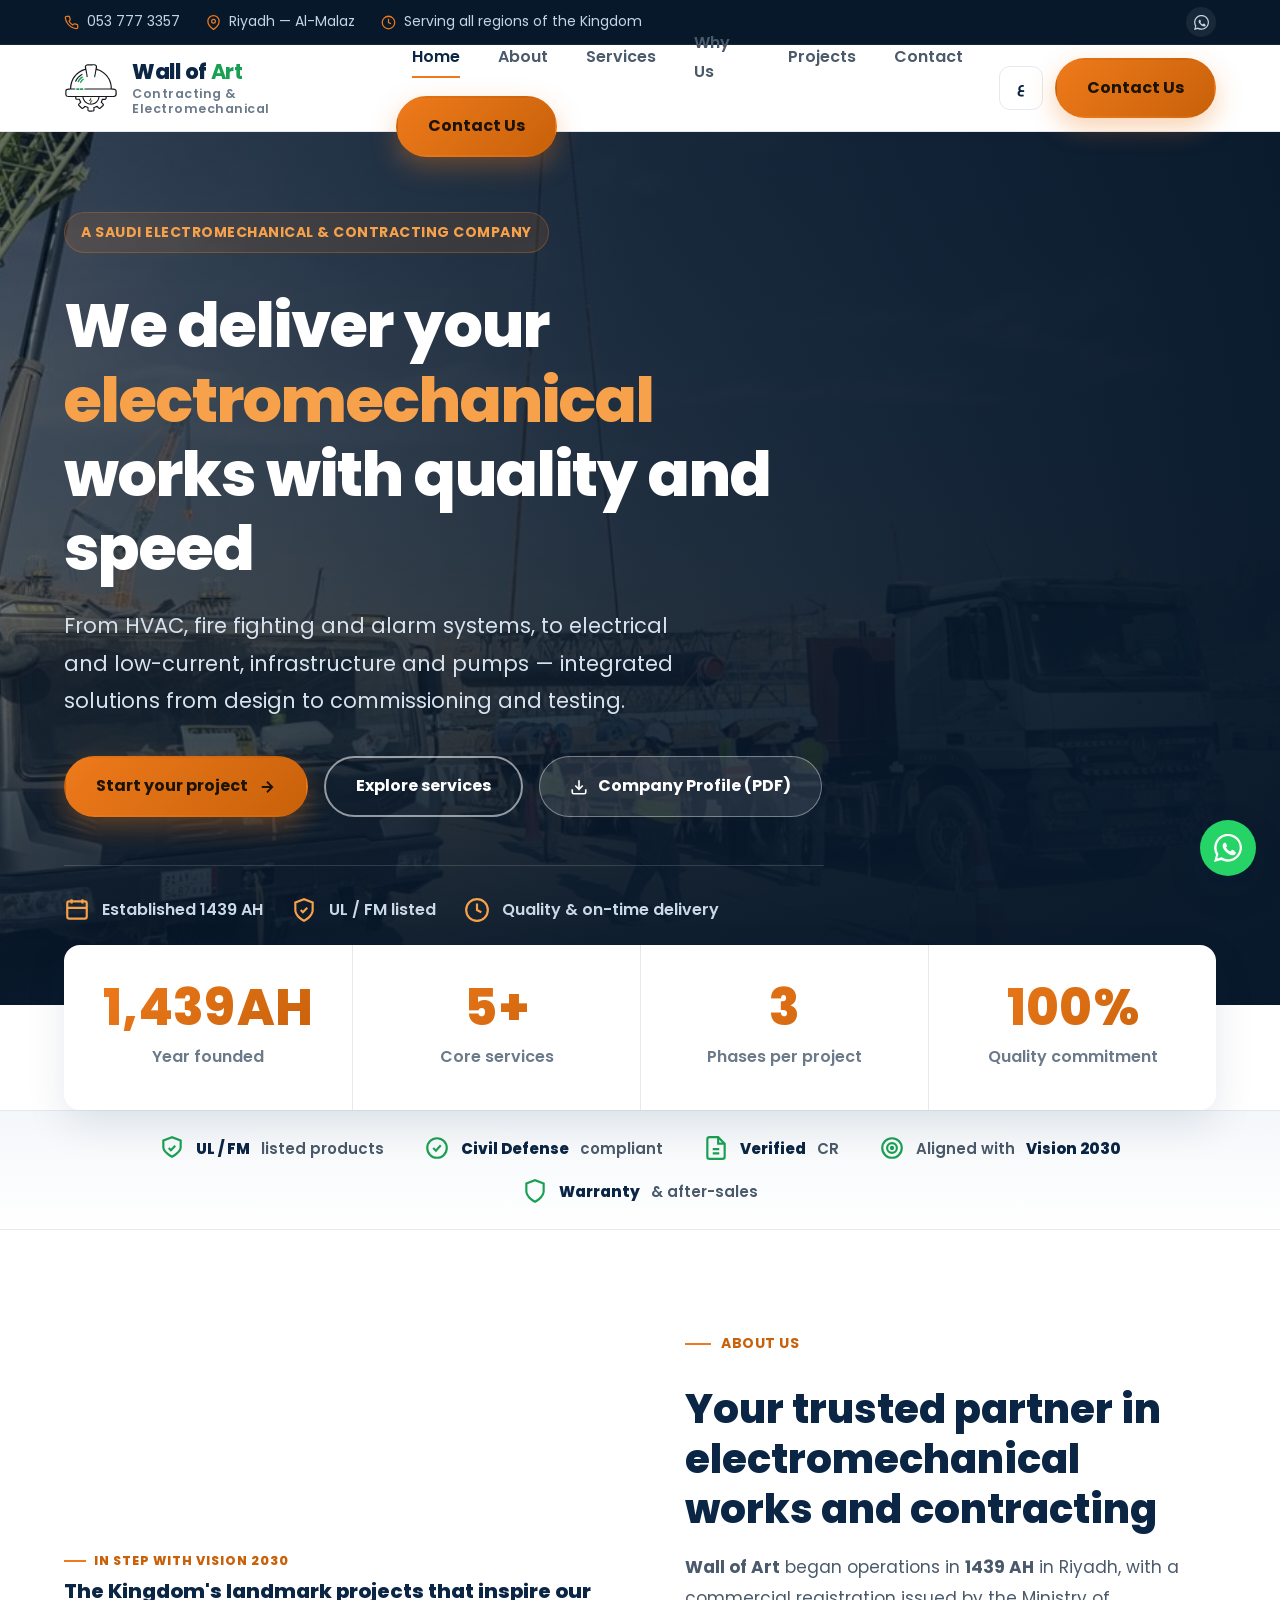
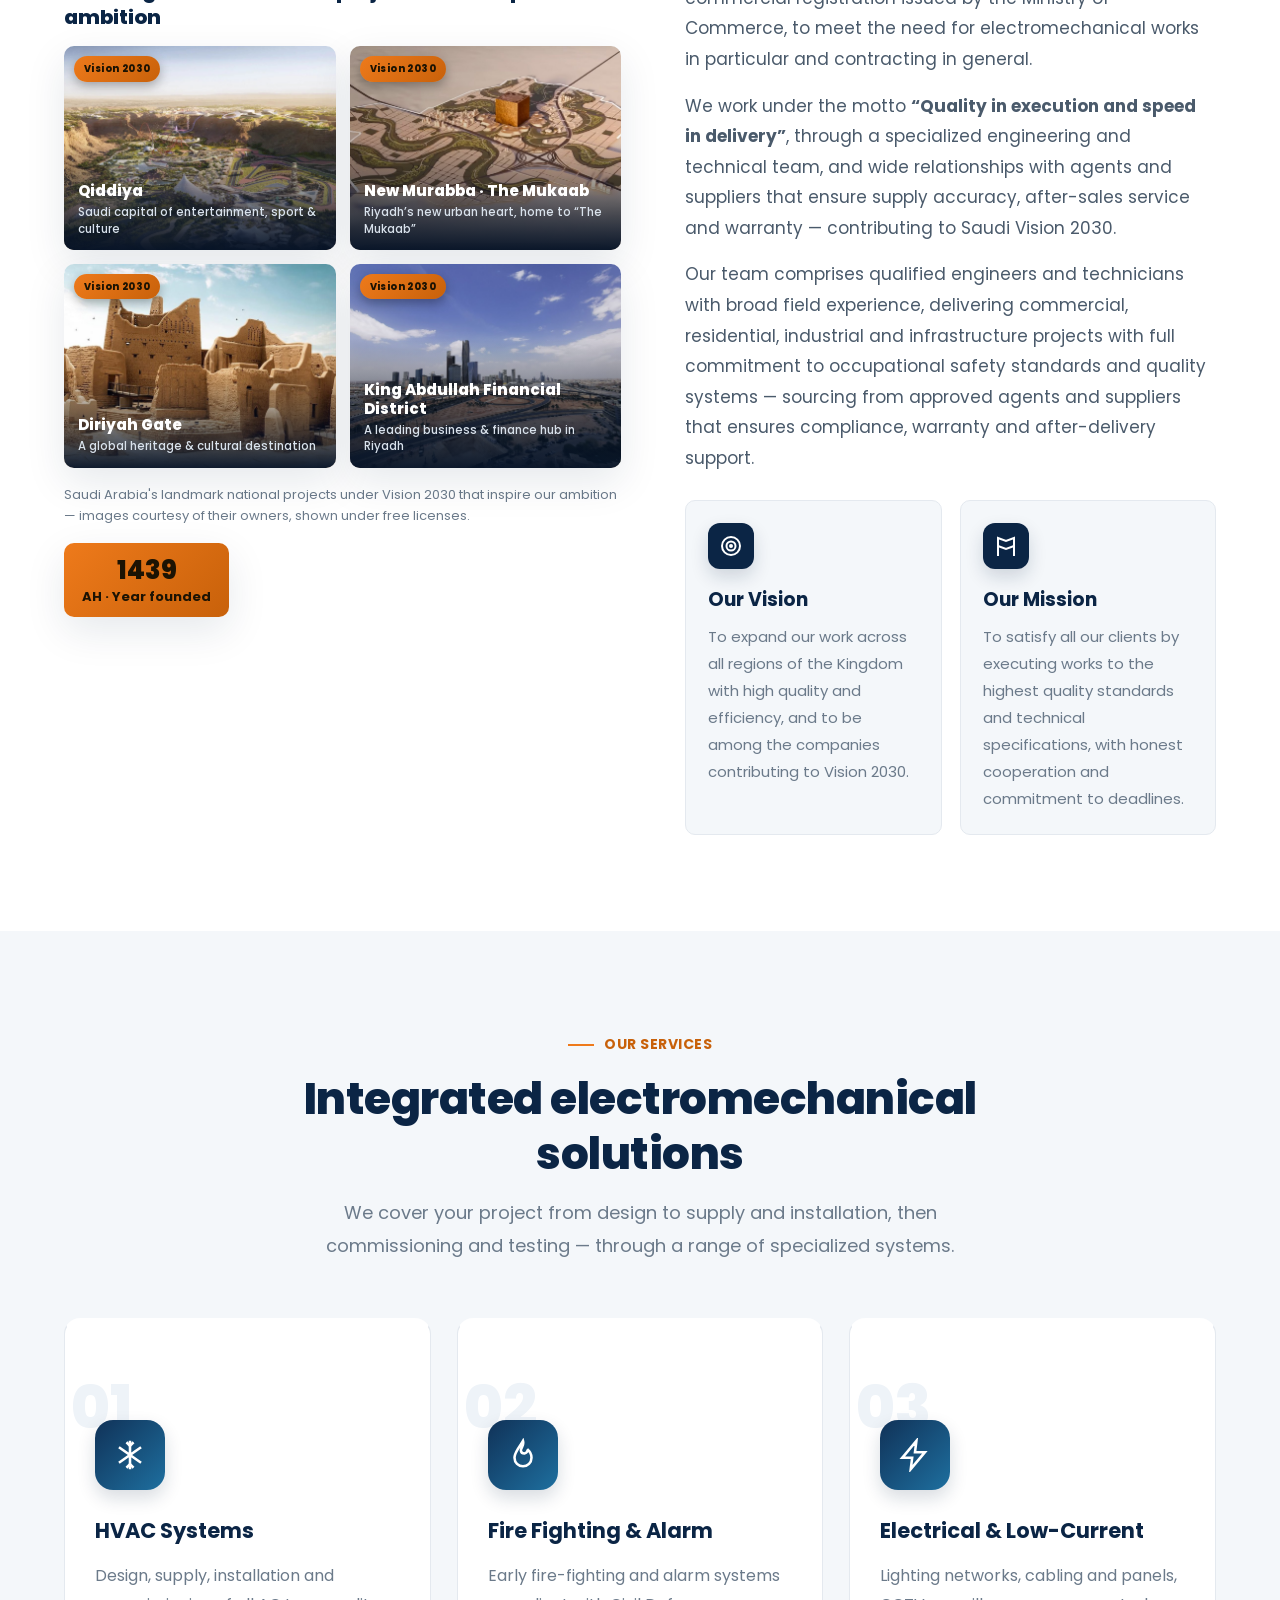
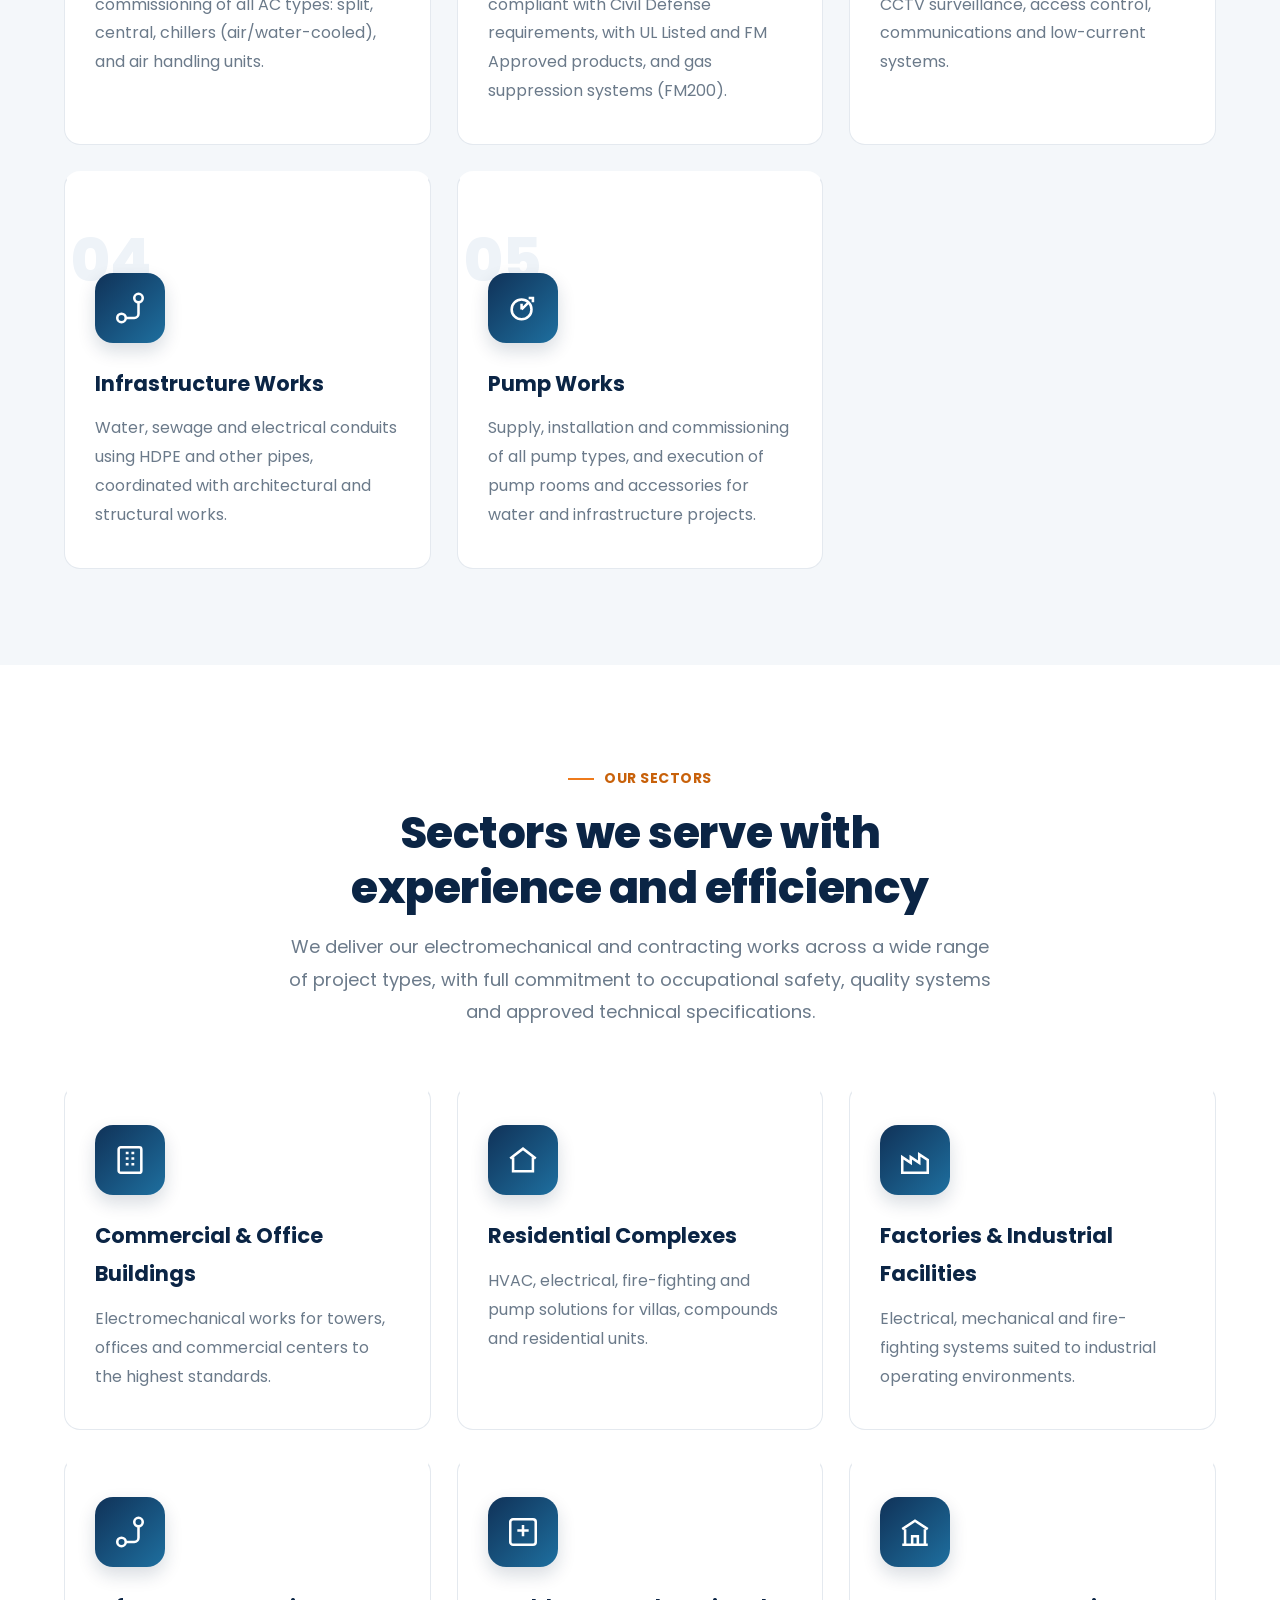
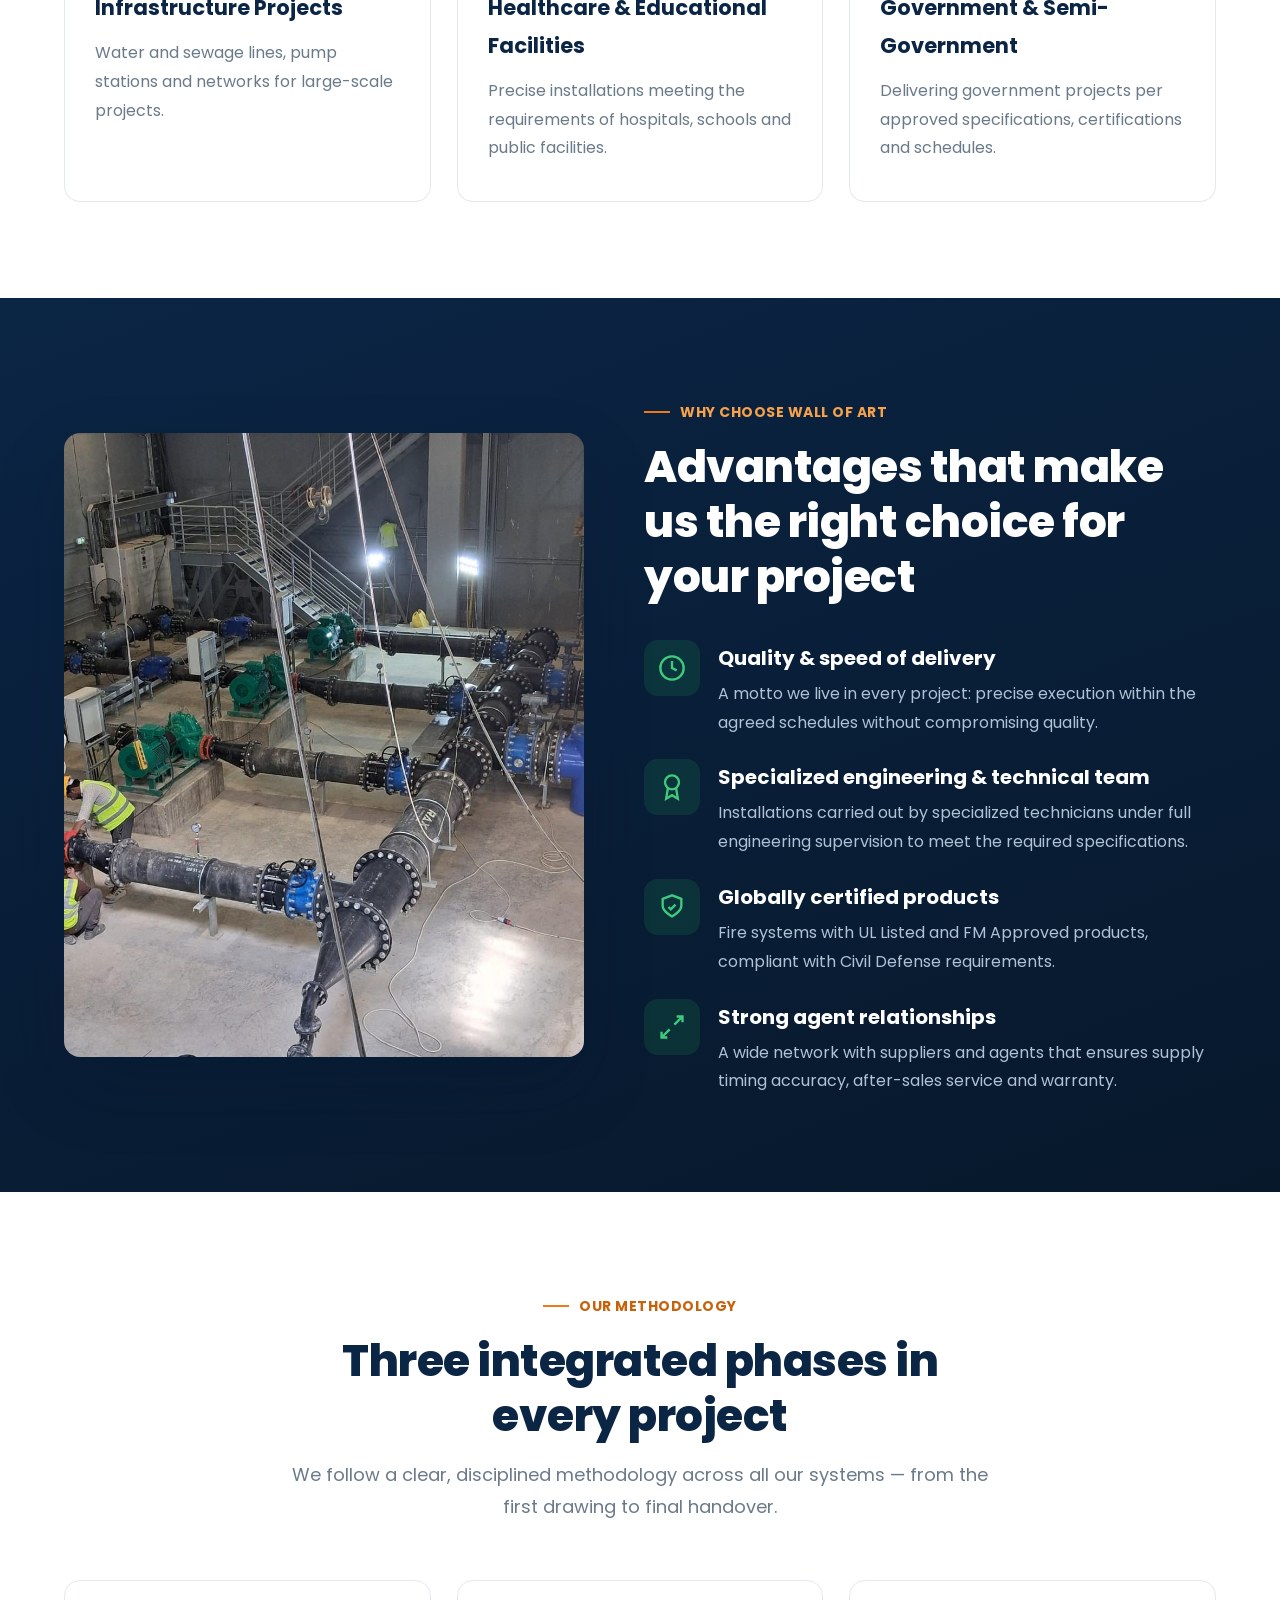
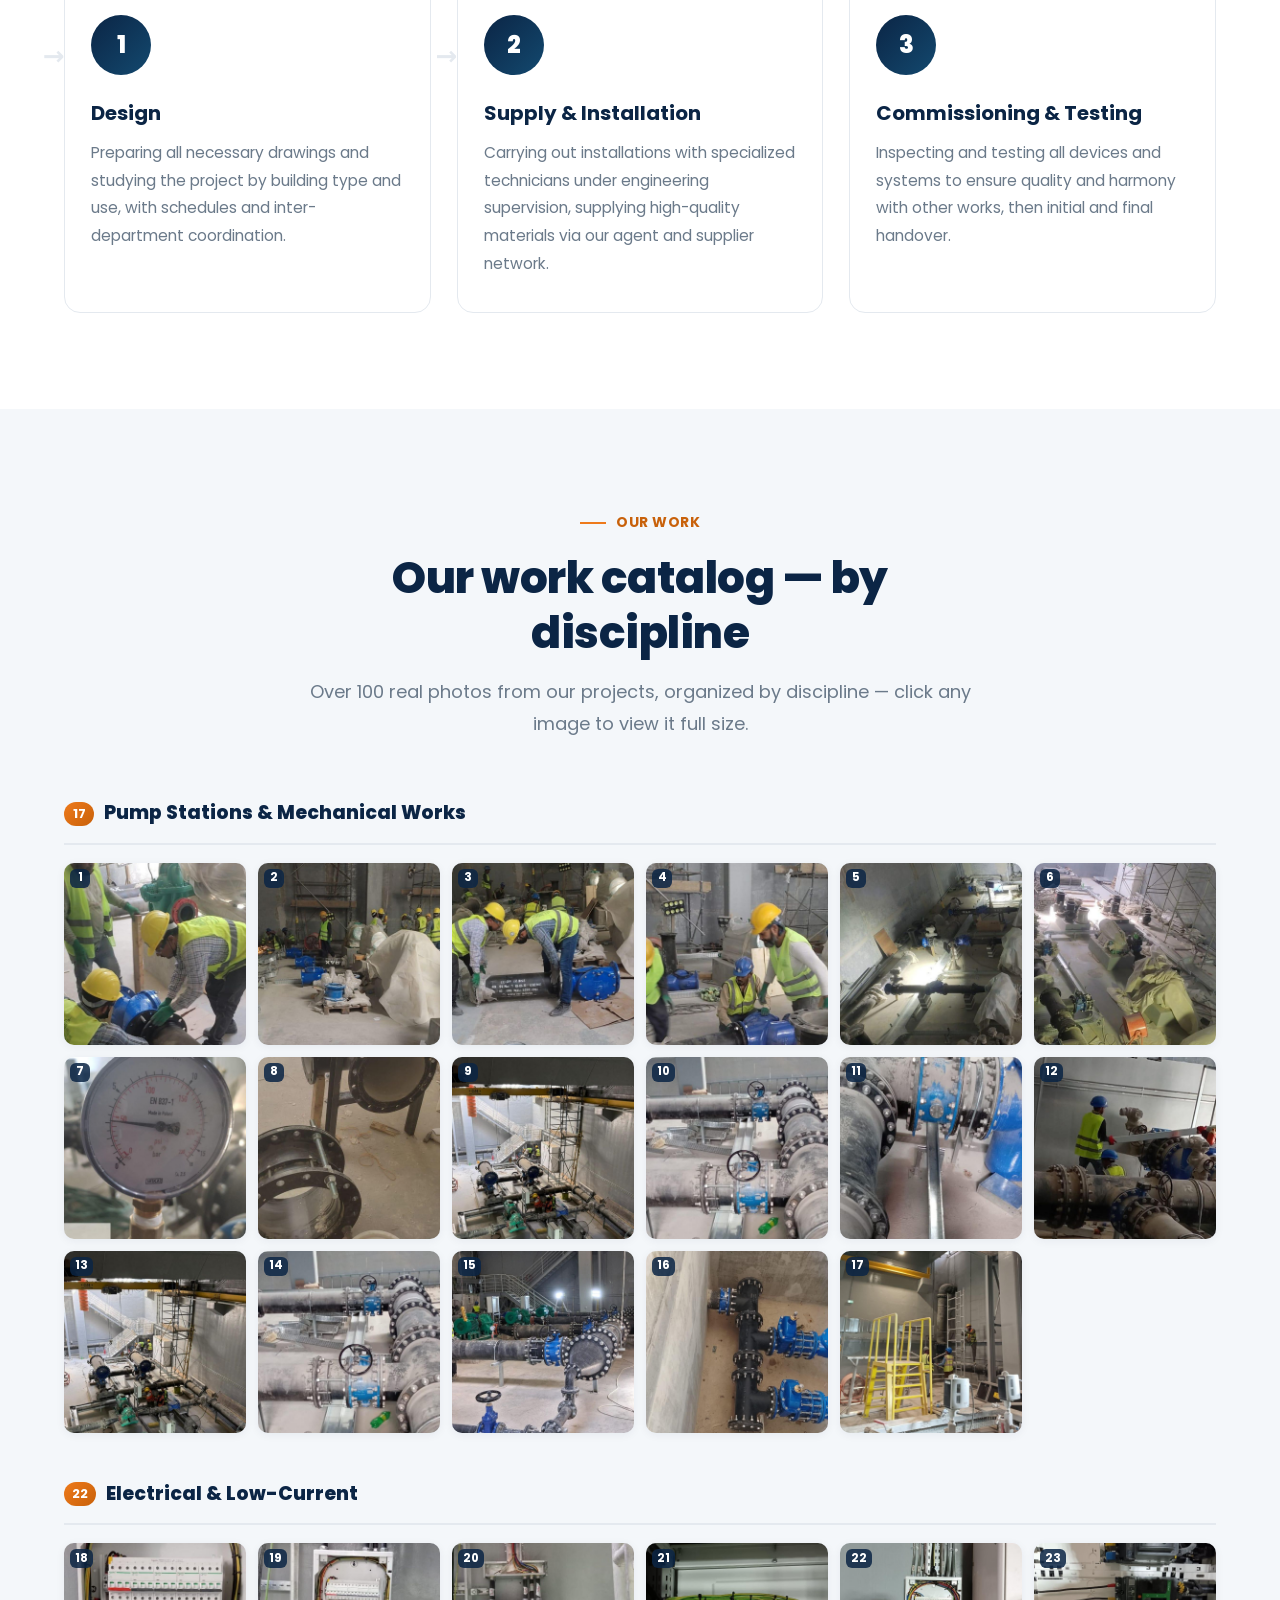
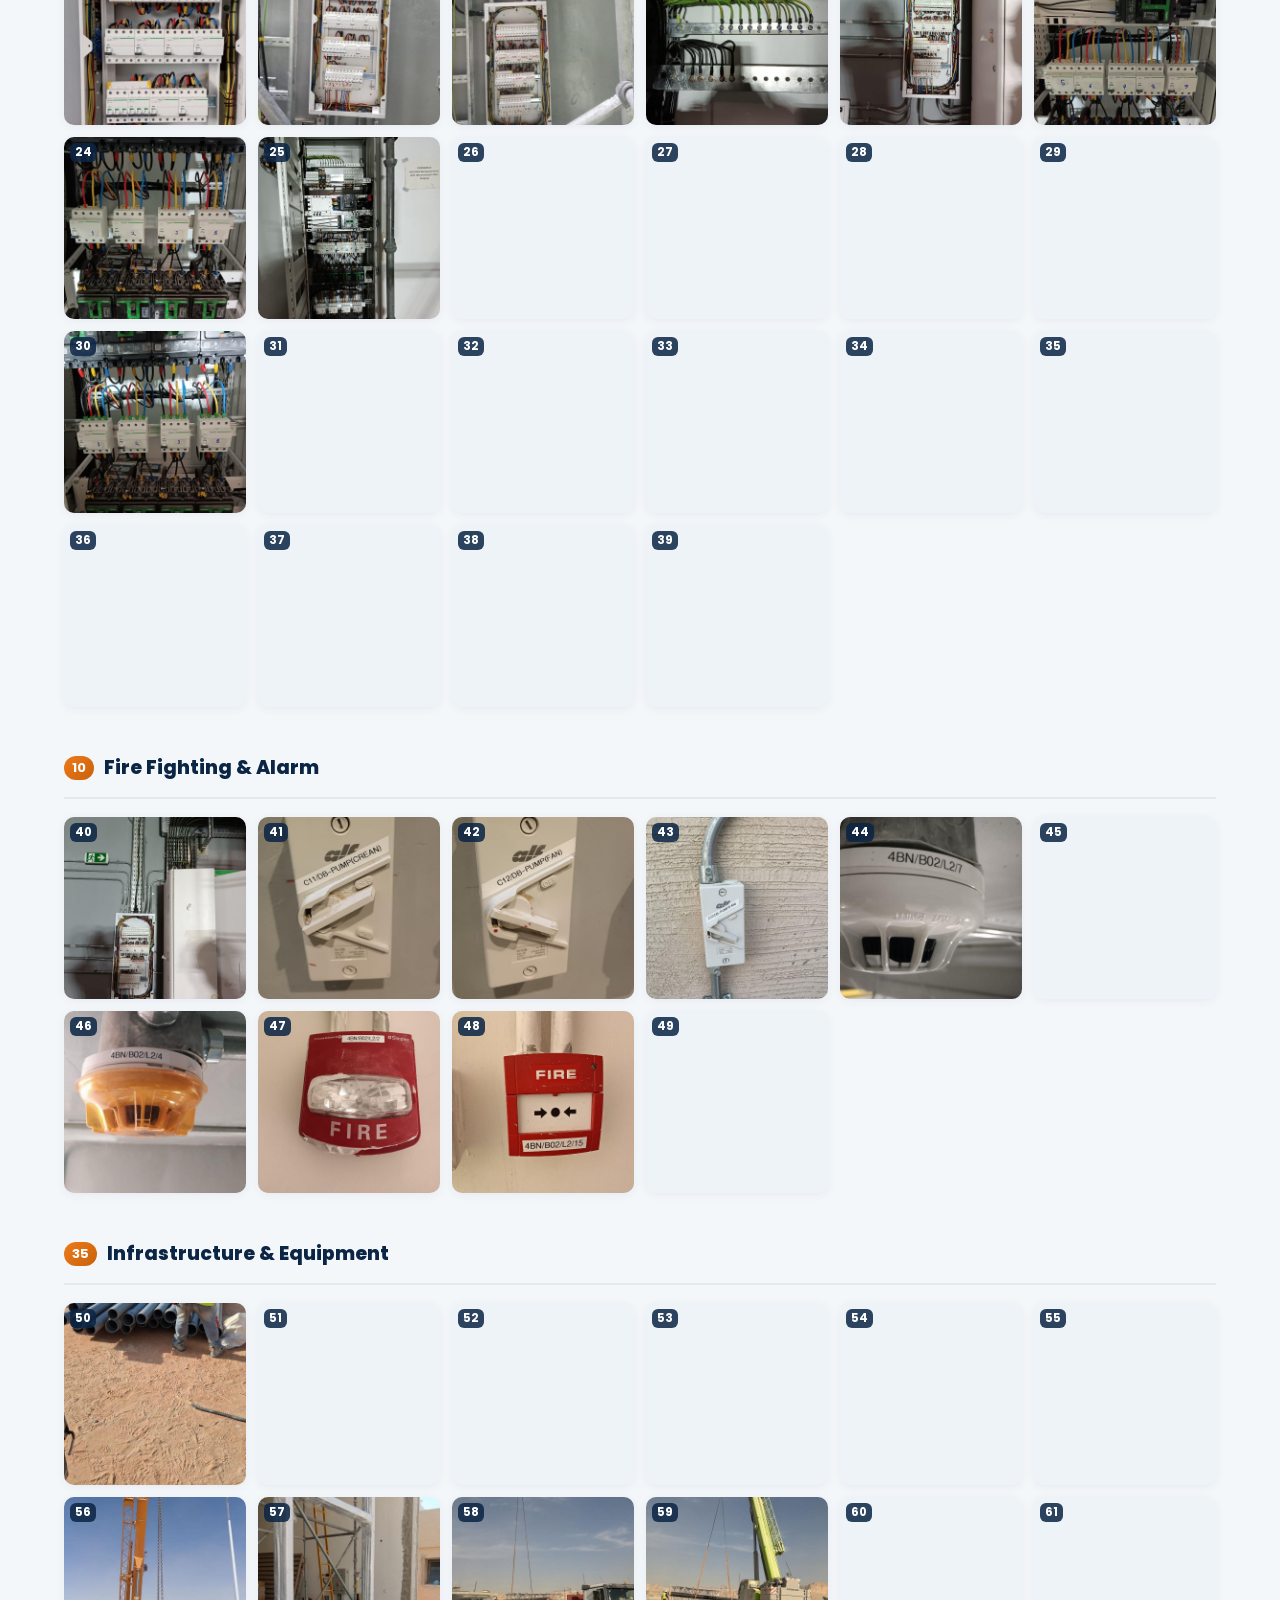
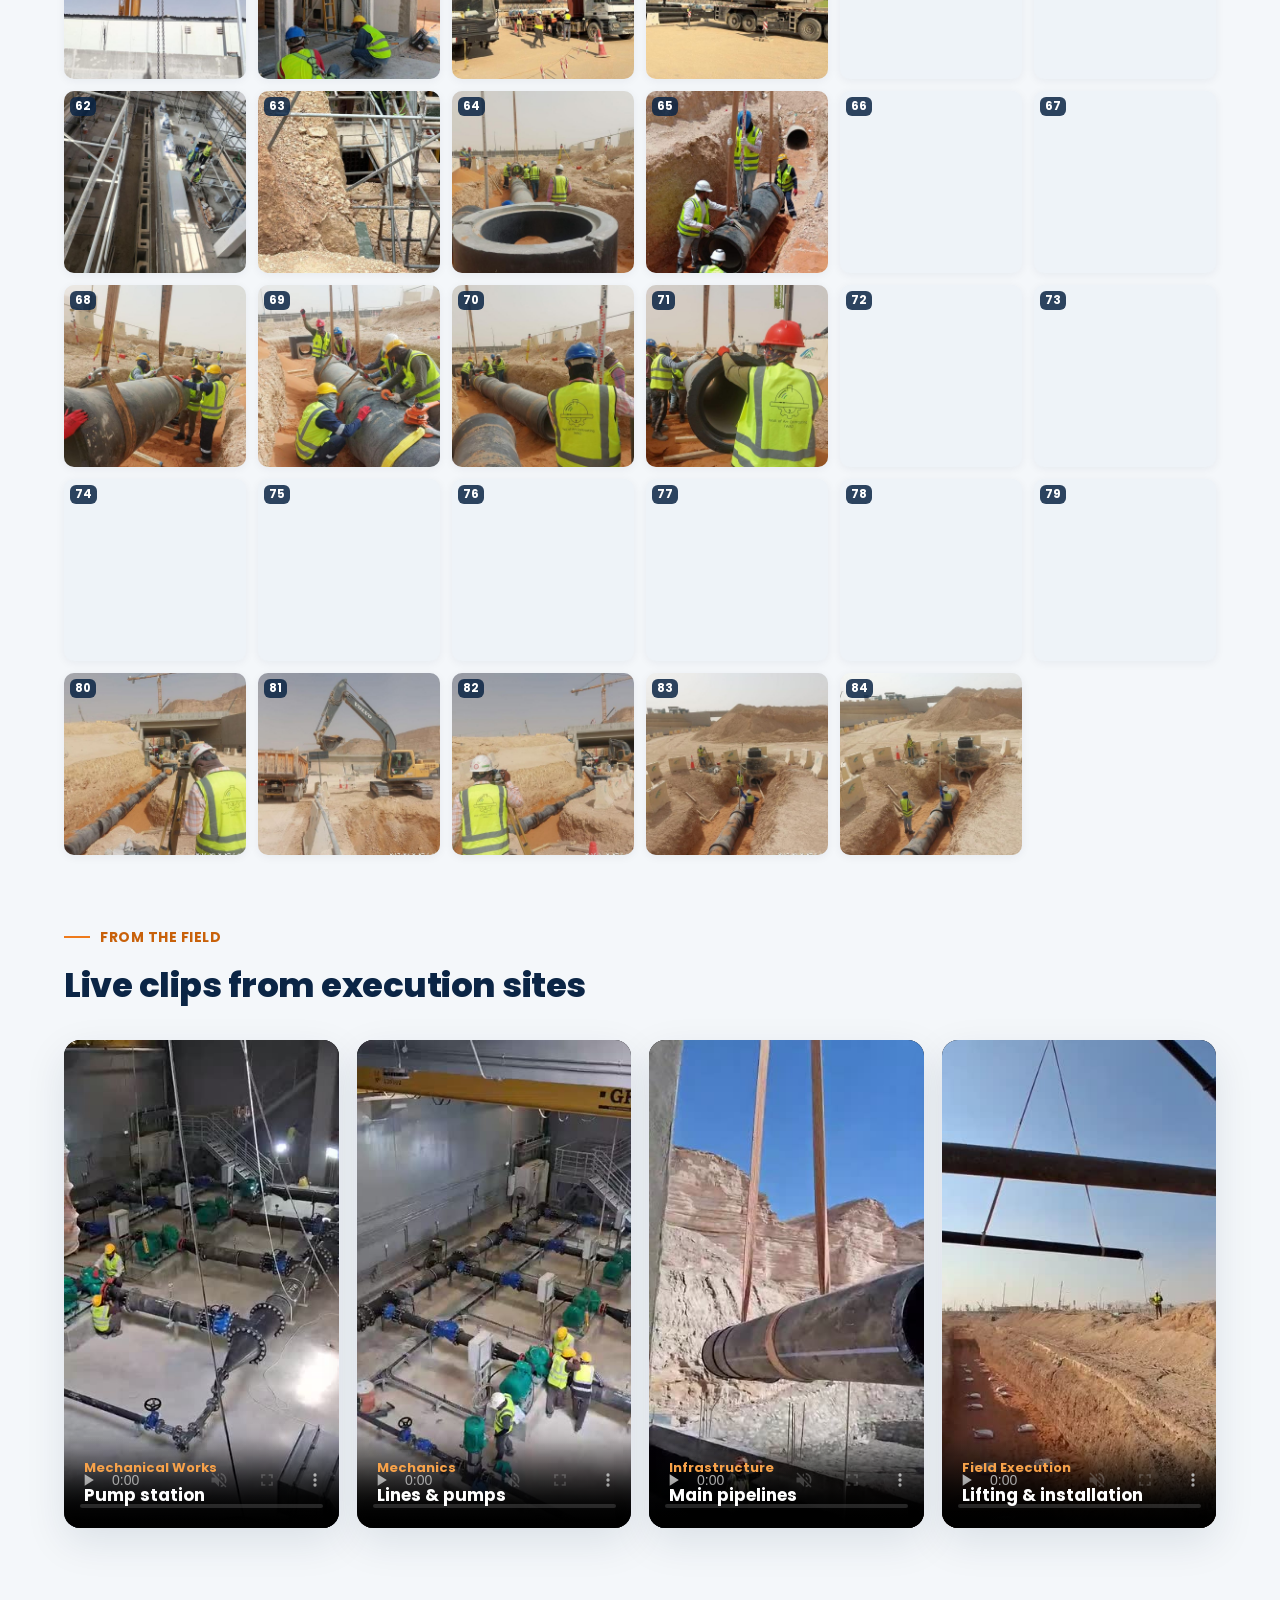
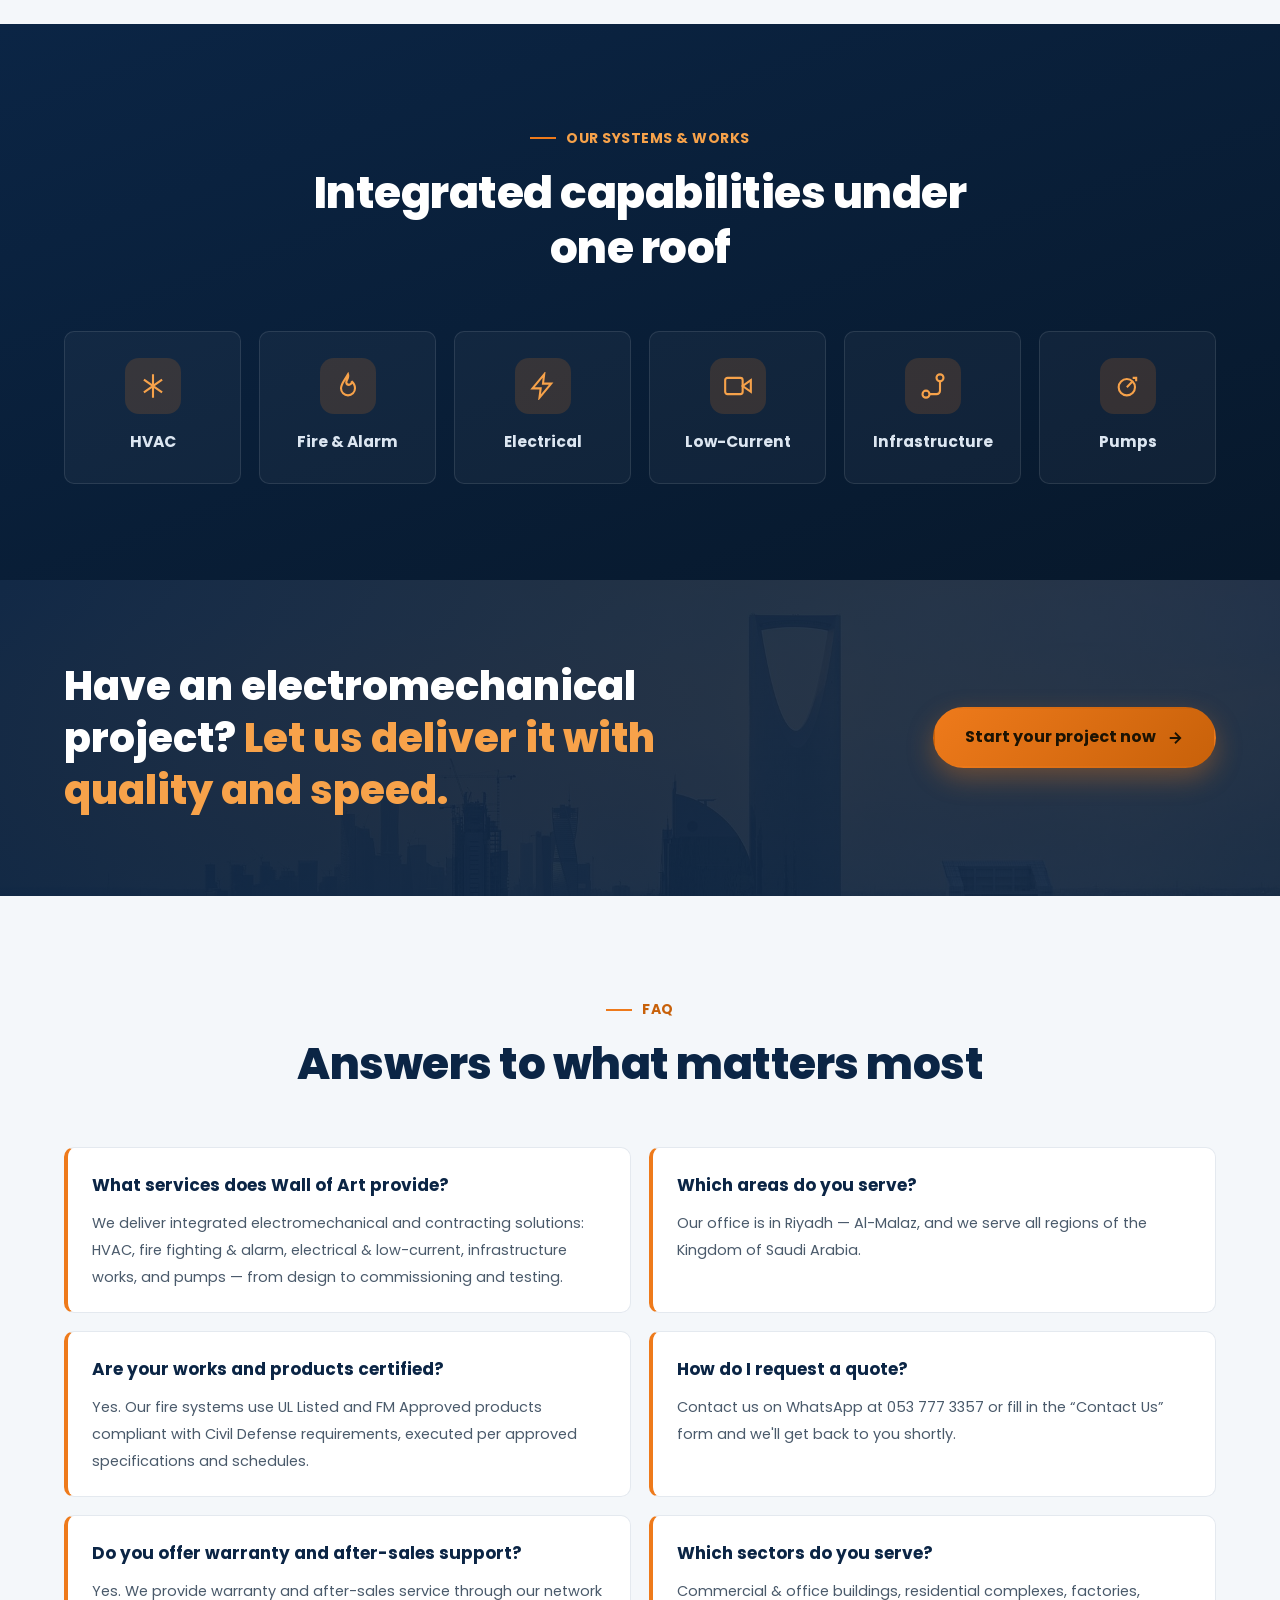
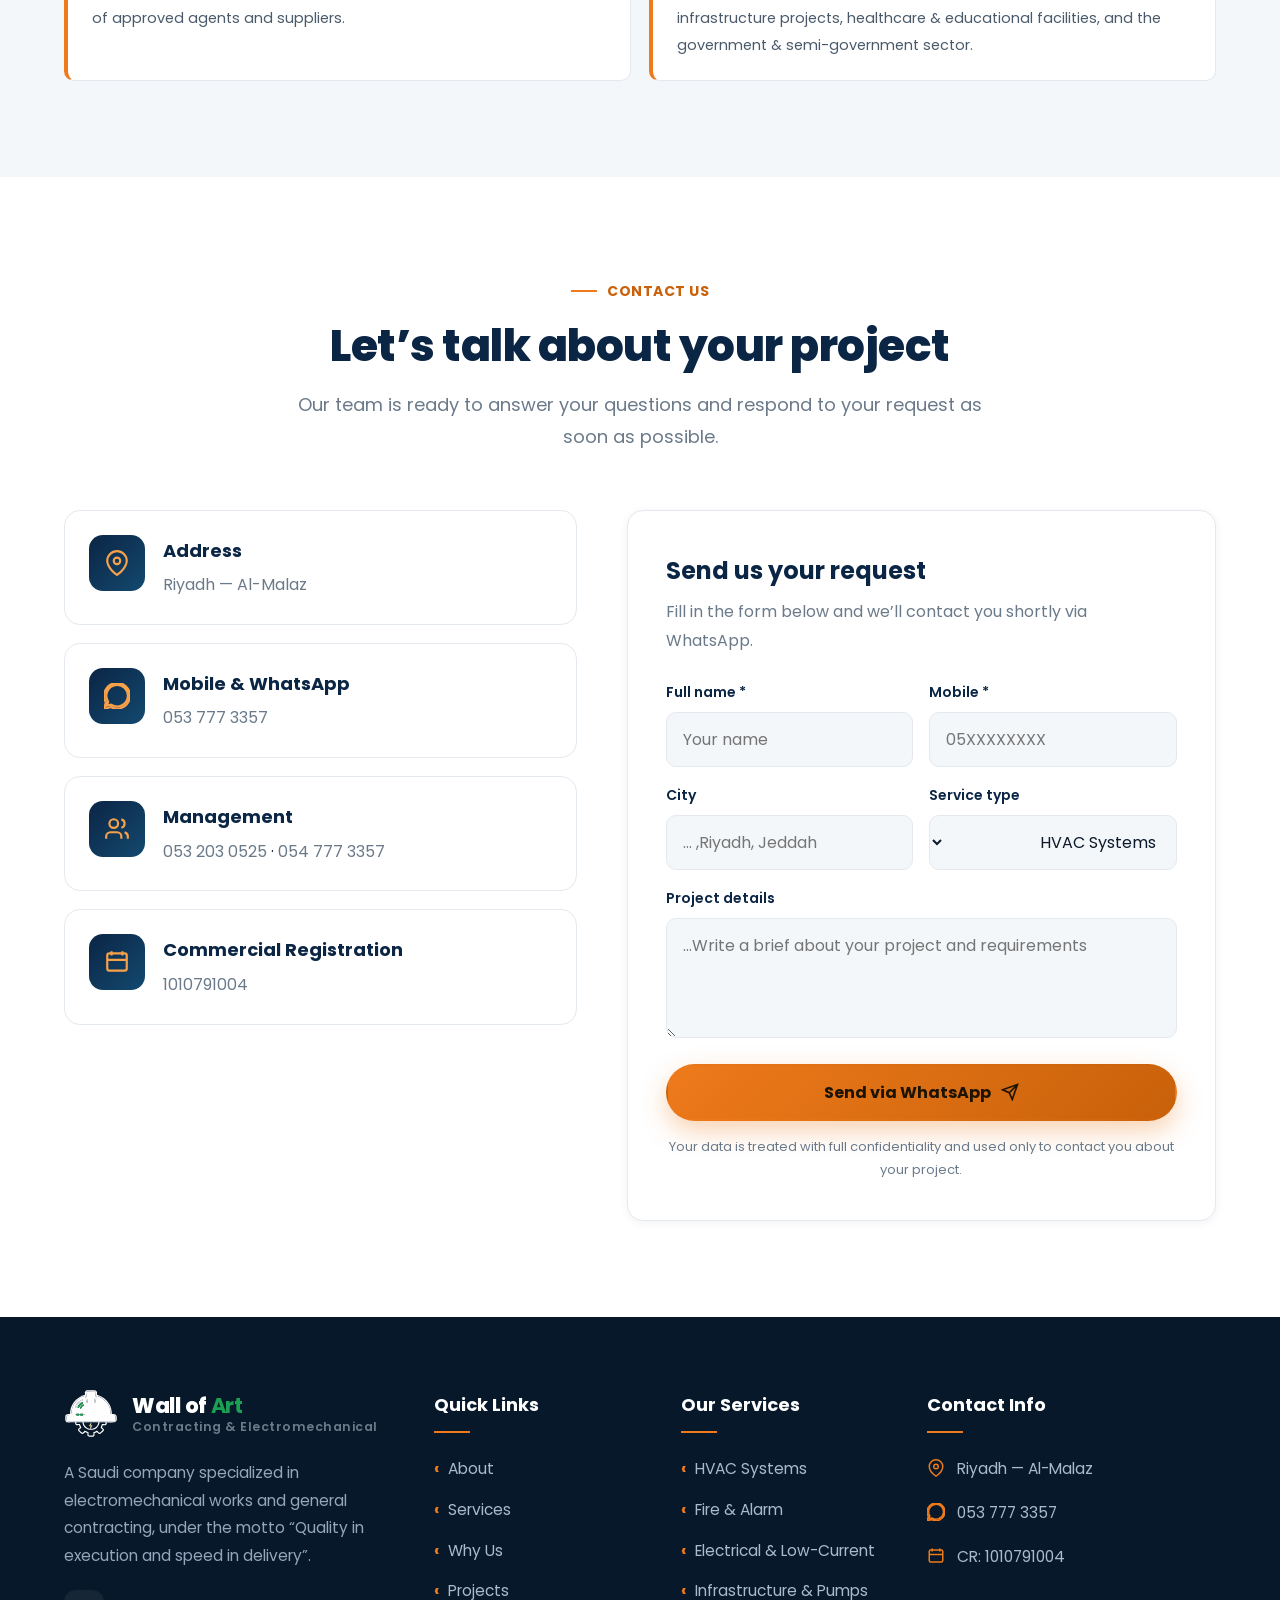
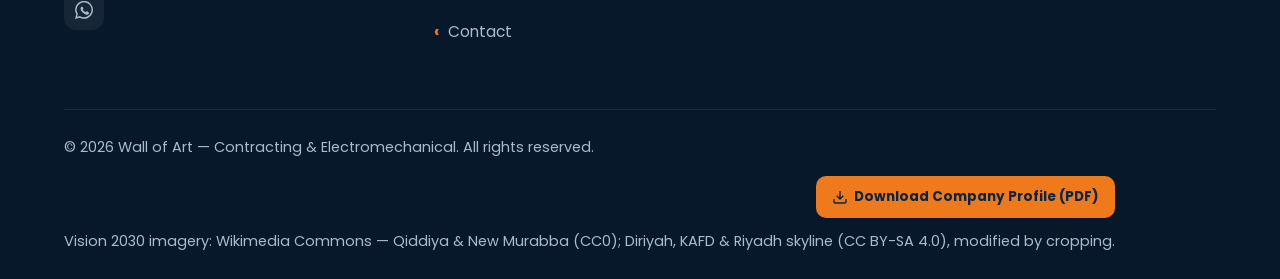
==== docs/en/index.html @ 5f2893a3 "Enlarge PDF catalog images and refine Vision 2030 display - PDF project catalog now uses a 4-column " ====
<!DOCTYPE html>
<html lang="en" dir="ltr">
<head>
  <meta charset="UTF-8">
  <meta name="viewport" content="width=device-width, initial-scale=1.0">
  <title>Wall of Art | Electromechanical &amp; Contracting in Riyadh</title>
  <meta name="description" content="Wall of Art — a Saudi company specialized in electromechanical works and general contracting in Riyadh: HVAC, fire fighting &amp; alarm, electrical &amp; low-current, infrastructure and pumps.">
  <meta name="keywords" content="Wall of Art, contracting, HVAC, fire fighting, alarm, electrical, low current, infrastructure, pumps, Riyadh, MEP, electromechanical, Saudi Arabia">
  <meta name="author" content="Wall of Art">
  <meta name="robots" content="index, follow">
  <meta name="theme-color" content="#0B2545">
  <link rel="canonical" href="https://raed-vvvv.github.io/django-server/en/">
  <link rel="alternate" hreflang="ar" href="https://raed-vvvv.github.io/django-server/">
  <link rel="alternate" hreflang="en" href="https://raed-vvvv.github.io/django-server/en/">
  <!-- Open Graph -->
  <meta property="og:type" content="website">
  <meta property="og:site_name" content="Wall of Art">
  <meta property="og:locale" content="en_US">
  <meta property="og:url" content="https://raed-vvvv.github.io/django-server/en/">
  <meta property="og:title" content="Wall of Art | Electromechanical &amp; Contracting">
  <meta property="og:description" content="Quality in execution and speed in delivery — integrated electromechanical and contracting solutions from design to commissioning.">
  <meta property="og:image" content="https://raed-vvvv.github.io/django-server/static/img/og-image.jpg">
  <meta property="og:image:width" content="1200">
  <meta property="og:image:height" content="630">
  <meta name="twitter:card" content="summary_large_image">
  <meta name="twitter:title" content="Wall of Art | Electromechanical &amp; Contracting">
  <meta name="twitter:description" content="Integrated electromechanical and contracting solutions in Riyadh — quality and speed of delivery.">
  <meta name="twitter:image" content="https://raed-vvvv.github.io/django-server/static/img/og-image.jpg">
  <link rel="icon" type="image/svg+xml" href="../static/img/favicon.svg">
  <link rel="apple-touch-icon" href="../static/img/apple-touch-icon.png">
  <link rel="preconnect" href="https://fonts.googleapis.com">
  <link rel="preconnect" href="https://fonts.gstatic.com" crossorigin>
  <link href="https://fonts.googleapis.com/css2?family=Poppins:wght@400;500;600;700;800&family=Cairo:wght@400;600;700;800&display=swap" rel="stylesheet">
  <link rel="preload" as="image" href="../static/img/hero-project.jpg">
  <link rel="stylesheet" href="../static/css/style.css">
  <script type="application/ld+json">
  {
    "@context": "https://schema.org",
    "@type": "GeneralContractor",
    "name": "Wall of Art",
    "alternateName": "Wall of Art Contracting",
    "description": "A Saudi company specialized in electromechanical works and general contracting in Riyadh.",
    "url": "https://raed-vvvv.github.io/django-server/en/",
    "image": "https://raed-vvvv.github.io/django-server/static/img/og-image.jpg",
    "logo": "https://raed-vvvv.github.io/django-server/static/img/icon-512.png",
    "telephone": "+966537773357",
    "foundingDate": "2018",
    "slogan": "Quality in execution and speed in delivery",
    "address": { "@type": "PostalAddress", "streetAddress": "Al-Malaz", "addressLocality": "Riyadh", "addressRegion": "Riyadh", "addressCountry": "SA" },
    "geo": { "@type": "GeoCoordinates", "latitude": 24.7136, "longitude": 46.6753 },
    "areaServed": { "@type": "Country", "name": "Saudi Arabia" },
    "knowsAbout": ["HVAC systems", "Fire fighting and alarm", "Electrical and low-current", "Infrastructure and pumps"],
    "contactPoint": { "@type": "ContactPoint", "telephone": "+966537773357", "contactType": "sales", "areaServed": "SA", "availableLanguage": ["Arabic", "English"] }
  }
  </script>
<script type="application/ld+json">
{
  "@context": "https://schema.org",
  "@type": "FAQPage",
  "mainEntity": [
    {
      "@type": "Question",
      "name": "What services does Wall of Art provide?",
      "acceptedAnswer": {
        "@type": "Answer",
        "text": "We deliver integrated electromechanical and contracting solutions: HVAC, fire fighting & alarm, electrical & low-current, infrastructure works, and pumps — from design to commissioning and testing."
      }
    },
    {
      "@type": "Question",
      "name": "Which areas do you serve?",
      "acceptedAnswer": {
        "@type": "Answer",
        "text": "Our office is in Riyadh — Al-Malaz, and we serve all regions of the Kingdom of Saudi Arabia."
      }
    },
    {
      "@type": "Question",
      "name": "Are your works and products certified?",
      "acceptedAnswer": {
        "@type": "Answer",
        "text": "Yes. Our fire systems use UL Listed and FM Approved products compliant with Civil Defense requirements, executed per approved specifications and schedules."
      }
    },
    {
      "@type": "Question",
      "name": "How do I request a quote?",
      "acceptedAnswer": {
        "@type": "Answer",
        "text": "Contact us on WhatsApp at 053 777 3357 or fill in the “Contact Us” form and we'll get back to you shortly."
      }
    },
    {
      "@type": "Question",
      "name": "Do you offer warranty and after-sales support?",
      "acceptedAnswer": {
        "@type": "Answer",
        "text": "Yes. We provide warranty and after-sales service through our network of approved agents and suppliers."
      }
    },
    {
      "@type": "Question",
      "name": "Which sectors do you serve?",
      "acceptedAnswer": {
        "@type": "Answer",
        "text": "Commercial & office buildings, residential complexes, factories, infrastructure projects, healthcare & educational facilities, and the government & semi-government sector."
      }
    }
  ]
}
</script>
</head>
<body>

<!-- ===================== TOP BAR ===================== -->
<div class="topbar">
  <div class="container">
    <div class="topbar-info">
      <a href="tel:+966537773357">
        <svg viewBox="0 0 24 24" fill="none" stroke="currentColor" stroke-width="2"><path d="M22 16.92v3a2 2 0 0 1-2.18 2 19.8 19.8 0 0 1-8.63-3.07 19.5 19.5 0 0 1-6-6 19.8 19.8 0 0 1-3.07-8.67A2 2 0 0 1 4.11 2h3a2 2 0 0 1 2 1.72c.13.96.36 1.9.7 2.81a2 2 0 0 1-.45 2.11L8.09 9.91a16 16 0 0 0 6 6l1.27-1.27a2 2 0 0 1 2.11-.45c.91.34 1.85.57 2.81.7A2 2 0 0 1 22 16.92z"/></svg>
        <span>053 777 3357</span>
      </a>
      <a href="#contact" class="hide-sm">
        <svg viewBox="0 0 24 24" fill="none" stroke="currentColor" stroke-width="2"><path d="M21 10c0 7-9 13-9 13s-9-6-9-13a9 9 0 0 1 18 0z"/><circle cx="12" cy="10" r="3"/></svg>
        <span>Riyadh — Al-Malaz</span>
      </a>
      <a href="#contact" class="hide-sm">
        <svg viewBox="0 0 24 24" fill="none" stroke="currentColor" stroke-width="2"><path d="M12 6v6l4 2"/><circle cx="12" cy="12" r="10"/></svg>
        <span>Serving all regions of the Kingdom</span>
      </a>
    </div>
    <div class="topbar-social">
      <a href="https://wa.me/966537773357" aria-label="WhatsApp"><svg viewBox="0 0 24 24" fill="currentColor"><path d="M.05 24l1.7-6.2a11.9 11.9 0 1 1 4.5 4.4L.05 24zM6.6 20l.4.2a9.9 9.9 0 1 0-3.4-3.4l.2.4-1 3.7 3.8-.9zM17.5 14.4c-.2-.1-1.5-.7-1.7-.8-.2-.1-.4-.1-.6.1-.2.3-.7.8-.8 1-.2.2-.3.2-.6.1-1.5-.7-2.4-1.3-3.4-3-.3-.4.3-.4.7-1.3.1-.2 0-.3 0-.5s-.6-1.5-.9-2c-.2-.5-.4-.4-.6-.4h-.5c-.2 0-.5.1-.7.3-.3.3-1 1-1 2.4s1 2.8 1.2 3c.1.2 2 3 4.8 4.2 1.8.8 2.5.8 3.4.7.5-.1 1.5-.6 1.7-1.2.2-.6.2-1.1.2-1.2-.1-.1-.3-.2-.6-.3z"/></svg></a>
    </div>
  </div>
</div>

<!-- ===================== HEADER ===================== -->
<header class="header" id="header">
  <div class="container">
    <a href="#home" class="brand" aria-label="Wall of Art">
      <img class="brand-mark" src="../static/img/logo-dark.svg" alt="Wall of Art" width="54" height="50">
      <span class="brand-text">
        <span class="brand-name">Wall of <b>Art</b></span>
        <span class="brand-tag">Contracting &amp; Electromechanical</span>
      </span>
    </a>

    <nav class="nav" id="nav">
      <ul class="nav-list">
        <li><a class="nav-link active" href="#home">Home</a></li>
        <li><a class="nav-link" href="#about">About</a></li>
        <li><a class="nav-link" href="#services">Services</a></li>
        <li><a class="nav-link" href="#why">Why Us</a></li>
        <li><a class="nav-link" href="#projects">Projects</a></li>
        <li><a class="nav-link" href="#contact">Contact</a></li>
      </ul>
      <a href="#contact" class="btn btn-primary nav-cta">Contact Us</a>
    </nav>

    <div class="nav-actions">
      <a href="../" class="lang-toggle" hreflang="ar" aria-label="العربية">ع</a>
      <a href="#contact" class="btn btn-primary header-cta nav-cta">Contact Us</a>
      <button class="nav-toggle" id="navToggle" aria-label="Menu"><span></span><span></span><span></span></button>
    </div>
  </div>
</header>
<div class="nav-backdrop" id="navBackdrop"></div>

<!-- ===================== HERO ===================== -->
<section class="hero" id="home">
  <div class="hero-bg" style="background-image:url('../static/img/hero-project.jpg')"></div>
  <div class="hero-overlay"></div>
  <div class="container">
    <div class="hero-content">
      <span class="eyebrow reveal in">A Saudi electromechanical &amp; contracting company</span>
      <h1 class="reveal in d1">We deliver your <span class="hl">electromechanical</span><br>works with quality and speed</h1>
      <p class="reveal in d2">From HVAC, fire fighting and alarm systems, to electrical and low-current, infrastructure and pumps — integrated solutions from design to commissioning and testing.</p>
      <div class="hero-actions reveal in d3">
        <a href="#contact" class="btn btn-primary">
          Start your project
          <svg viewBox="0 0 24 24" fill="none" stroke="currentColor" stroke-width="2.4" style="transform:scaleX(-1)"><path d="M19 12H5M12 19l-7-7 7-7"/></svg>
        </a>
        <a href="#services" class="btn btn-outline">Explore services</a>
        <a href="../static/company-profile-en.pdf" class="btn btn-ghost" download>
          <svg viewBox="0 0 24 24" fill="none" stroke="currentColor" stroke-width="2.2"><path d="M21 15v4a2 2 0 0 1-2 2H5a2 2 0 0 1-2-2v-4"/><path d="M7 10l5 5 5-5"/><path d="M12 15V3"/></svg>
          Company Profile (PDF)
        </a>
      </div>
      <div class="hero-badges reveal in d4">
        <div class="hero-badge">
          <svg viewBox="0 0 24 24" fill="none" stroke="currentColor" stroke-width="2"><rect x="3" y="4" width="18" height="16" rx="2"/><path d="M7 2v4M17 2v4M3 10h18"/></svg>
          <span>Established 1439 AH</span>
        </div>
        <div class="hero-badge">
          <svg viewBox="0 0 24 24" fill="none" stroke="currentColor" stroke-width="2"><path d="M12 22s8-4 8-10V5l-8-3-8 3v7c0 6 8 10 8 10z"/><path d="m9 12 2 2 4-4"/></svg>
          <span>UL / FM listed</span>
        </div>
        <div class="hero-badge">
          <svg viewBox="0 0 24 24" fill="none" stroke="currentColor" stroke-width="2"><path d="M12 6v6l4 2"/><circle cx="12" cy="12" r="10"/></svg>
          <span>Quality &amp; on-time delivery</span>
        </div>
      </div>
    </div>
  </div>
  <div class="scroll-down"><div class="mouse"></div></div>
</section>

<!-- ===================== STATS ===================== -->
<div class="stats-wrap">
  <div class="container">
    <div class="stats reveal">
      <div class="stat"><div class="stat-num"><span data-count="1439">0</span><span class="suffix"> AH</span></div><div class="stat-label">Year founded</div></div>
      <div class="stat"><div class="stat-num"><span data-count="5">0</span><span class="suffix">+</span></div><div class="stat-label">Core services</div></div>
      <div class="stat"><div class="stat-num"><span data-count="3">0</span></div><div class="stat-label">Phases per project</div></div>
      <div class="stat"><div class="stat-num"><span data-count="100">0</span><span class="suffix">%</span></div><div class="stat-label">Quality commitment</div></div>
    </div>
  </div>
</div>

<!-- ===================== TRUST STRIP ===================== -->
<div class="trust reveal">
  <div class="container">
    <div class="trust-item"><svg viewBox="0 0 24 24" fill="none" stroke="currentColor" stroke-width="2"><path d="M12 2 4 5v6c0 5 8 9 8 9s8-4 8-9V5l-8-3z"/><path d="m9 12 2 2 4-4"/></svg><b>UL&nbsp;/&nbsp;FM</b> listed products</div>
    <div class="trust-item"><svg viewBox="0 0 24 24" fill="none" stroke="currentColor" stroke-width="2"><circle cx="12" cy="12" r="9"/><path d="m8.5 12 2.5 2.5 4.5-5"/></svg><b>Civil Defense</b> compliant</div>
    <div class="trust-item"><svg viewBox="0 0 24 24" fill="none" stroke="currentColor" stroke-width="2"><path d="M14 2H6a2 2 0 0 0-2 2v16a2 2 0 0 0 2 2h12a2 2 0 0 0 2-2V8z"/><path d="M14 2v6h6M9 13h6M9 17h6"/></svg><b>Verified</b> CR</div>
    <div class="trust-item"><svg viewBox="0 0 24 24" fill="none" stroke="currentColor" stroke-width="2"><circle cx="12" cy="12" r="9"/><circle cx="12" cy="12" r="4.5"/><circle cx="12" cy="12" r="1"/></svg>Aligned with <b>Vision 2030</b></div>
    <div class="trust-item"><svg viewBox="0 0 24 24" fill="none" stroke="currentColor" stroke-width="2"><path d="M12 22s8-4 8-10V5l-8-3-8 3v7c0 6 8 10 8 10z"/></svg><b>Warranty</b> &amp; after-sales</div>
  </div>
</div>

<!-- ===================== ABOUT ===================== -->
<section class="section" id="about">
  <div class="container">
    <div class="about-grid">
      <div class="about-media v2030 reveal">
        <div class="v2030-head">
          <span class="v2030-kick">In step with Vision 2030</span>
          <h3>The Kingdom's landmark projects that inspire our ambition</h3>
        </div>
        <div class="v2030-grid">
          <figure class="v2030-tile"><img loading="lazy" decoding="async" src="../static/img/v2030-qiddiya.jpg" alt="Qiddiya City"><span class="pill">Vision 2030</span><figcaption><span class="t">Qiddiya</span><span class="d">Saudi capital of entertainment, sport &amp; culture</span></figcaption></figure>
          <figure class="v2030-tile"><img loading="lazy" decoding="async" src="../static/img/v2030-murabba.jpg" alt="New Murabba and The Mukaab"><span class="pill">Vision 2030</span><figcaption><span class="t">New Murabba · The Mukaab</span><span class="d">Riyadh’s new urban heart, home to “The Mukaab”</span></figcaption></figure>
          <figure class="v2030-tile"><img loading="lazy" decoding="async" src="../static/img/v2030-diriyah.jpg" alt="Diriyah Gate"><span class="pill">Vision 2030</span><figcaption><span class="t">Diriyah Gate</span><span class="d">A global heritage &amp; cultural destination</span></figcaption></figure>
          <figure class="v2030-tile"><img loading="lazy" decoding="async" src="../static/img/v2030-kafd.jpg" alt="King Abdullah Financial District"><span class="pill">Vision 2030</span><figcaption><span class="t">King Abdullah Financial District</span><span class="d">A leading business &amp; finance hub in Riyadh</span></figcaption></figure>
        </div>
        <p class="v2030-note">Saudi Arabia's landmark national projects under Vision 2030 that inspire our ambition — images courtesy of their owners, shown under free licenses.</p>
        <div class="about-exp"><b>1439</b><span>AH · Year founded</span></div>
      </div>
      <div class="about-body reveal d1">
        <span class="eyebrow">About Us</span>
        <h2>Your trusted partner in electromechanical works and contracting</h2>
        <p><b>Wall of Art</b> began operations in <b>1439 AH</b> in Riyadh, with a commercial registration issued by the Ministry of Commerce, to meet the need for electromechanical works in particular and contracting in general.</p>
        <p>We work under the motto <b>“Quality in execution and speed in delivery”</b>, through a specialized engineering and technical team, and wide relationships with agents and suppliers that ensure supply accuracy, after-sales service and warranty — contributing to Saudi Vision 2030.</p>
        <p>Our team comprises qualified engineers and technicians with broad field experience, delivering commercial, residential, industrial and infrastructure projects with full commitment to occupational safety standards and quality systems — sourcing from approved agents and suppliers that ensures compliance, warranty and after-delivery support.</p>
        <div class="vm-cards">
          <div class="vm-card">
            <div class="vm-icon"><svg viewBox="0 0 24 24" fill="none" stroke="currentColor" stroke-width="2"><circle cx="12" cy="12" r="9"/><circle cx="12" cy="12" r="4.5"/><circle cx="12" cy="12" r="1"/></svg></div>
            <h4>Our Vision</h4>
            <p>To expand our work across all regions of the Kingdom with high quality and efficiency, and to be among the companies contributing to Vision 2030.</p>
          </div>
          <div class="vm-card">
            <div class="vm-icon"><svg viewBox="0 0 24 24" fill="none" stroke="currentColor" stroke-width="2"><path d="M4 22V4l8 3 8-3v18"/><path d="M4 12l8 3 8-3"/></svg></div>
            <h4>Our Mission</h4>
            <p>To satisfy all our clients by executing works to the highest quality standards and technical specifications, with honest cooperation and commitment to deadlines.</p>
          </div>
        </div>
      </div>
    </div>
  </div>
</section>

<!-- ===================== SERVICES ===================== -->
<section class="section section--alt" id="services">
  <div class="container">
    <div class="section-head reveal">
      <span class="eyebrow" style="justify-content:center">Our Services</span>
      <h2 class="section-title">Integrated electromechanical solutions</h2>
      <p class="section-sub">We cover your project from design to supply and installation, then commissioning and testing — through a range of specialized systems.</p>
    </div>
    <div class="services-grid">
      <div class="service-card reveal">
        <span class="service-num">01</span>
        <div class="service-icon"><svg viewBox="0 0 24 24" fill="none" stroke="currentColor" stroke-width="1.8"><path d="M12 2v20M4.2 6.5l15.6 11M19.8 6.5 4.2 17.5"/><path d="M12 5.5 9.5 3M12 5.5 14.5 3M12 18.5 9.5 21M12 18.5 14.5 21"/></svg></div>
        <h3>HVAC Systems</h3>
        <p>Design, supply, installation and commissioning of all AC types: split, central, chillers (air/water-cooled), and air handling units.</p>
      </div>
      <div class="service-card reveal d1">
        <span class="service-num">02</span>
        <div class="service-icon"><svg viewBox="0 0 24 24" fill="none" stroke="currentColor" stroke-width="1.8"><path d="M12 2c1 3.5-1.5 4.5-1.5 7A2.5 2.5 0 0 0 13 11c2-.5 2.5-2 2-3 2 1.5 3 3.7 3 6a6 6 0 1 1-12 0c0-3.8 2.5-6 6-12z"/></svg></div>
        <h3>Fire Fighting &amp; Alarm</h3>
        <p>Early fire-fighting and alarm systems compliant with Civil Defense requirements, with UL Listed and FM Approved products, and gas suppression systems (FM200).</p>
      </div>
      <div class="service-card reveal d2">
        <span class="service-num">03</span>
        <div class="service-icon"><svg viewBox="0 0 24 24" fill="none" stroke="currentColor" stroke-width="1.8"><path d="M13 2 3 14h7l-1 8 10-12h-7l1-8z"/></svg></div>
        <h3>Electrical &amp; Low-Current</h3>
        <p>Lighting networks, cabling and panels, CCTV surveillance, access control, communications and low-current systems.</p>
      </div>
      <div class="service-card reveal">
        <span class="service-num">04</span>
        <div class="service-icon"><svg viewBox="0 0 24 24" fill="none" stroke="currentColor" stroke-width="1.8"><circle cx="6" cy="19" r="3"/><circle cx="18" cy="5" r="3"/><path d="M9 19h6a3 3 0 0 0 3-3V8"/></svg></div>
        <h3>Infrastructure Works</h3>
        <p>Water, sewage and electrical conduits using HDPE and other pipes, coordinated with architectural and structural works.</p>
      </div>
      <div class="service-card reveal d1">
        <span class="service-num">05</span>
        <div class="service-icon"><svg viewBox="0 0 24 24" fill="none" stroke="currentColor" stroke-width="1.8"><circle cx="11" cy="13" r="7"/><path d="M11 13 16 8M16 5h3v3M11 13v-4"/></svg></div>
        <h3>Pump Works</h3>
        <p>Supply, installation and commissioning of all pump types, and execution of pump rooms and accessories for water and infrastructure projects.</p>
      </div>
    </div>
  </div>
</section>

<!-- ===================== SECTORS ===================== -->
<section class="section" id="sectors">
  <div class="container">
    <div class="section-head reveal">
      <span class="eyebrow" style="justify-content:center">Our Sectors</span>
      <h2 class="section-title">Sectors we serve with experience and efficiency</h2>
      <p class="section-sub">We deliver our electromechanical and contracting works across a wide range of project types, with full commitment to occupational safety, quality systems and approved technical specifications.</p>
    </div>
    <div class="services-grid">
      <div class="service-card reveal"><div class="service-icon"><svg viewBox="0 0 24 24" fill="none" stroke="currentColor" stroke-width="1.8"><rect x="4" y="3" width="16" height="18" rx="1.5"/><path d="M9 7h2M13 7h2M9 11h2M13 11h2M9 15h2M13 15h2"/></svg></div><h3>Commercial & Office Buildings</h3><p>Electromechanical works for towers, offices and commercial centers to the highest standards.</p></div>
      <div class="service-card reveal"><div class="service-icon"><svg viewBox="0 0 24 24" fill="none" stroke="currentColor" stroke-width="1.8"><path d="M3 11l9-7 9 7"/><path d="M5 10v10h14V10"/></svg></div><h3>Residential Complexes</h3><p>HVAC, electrical, fire-fighting and pump solutions for villas, compounds and residential units.</p></div>
      <div class="service-card reveal"><div class="service-icon"><svg viewBox="0 0 24 24" fill="none" stroke="currentColor" stroke-width="1.8"><path d="M3 21V10l6 4V10l6 4V8l6 4v9z"/></svg></div><h3>Factories & Industrial Facilities</h3><p>Electrical, mechanical and fire-fighting systems suited to industrial operating environments.</p></div>
      <div class="service-card reveal"><div class="service-icon"><svg viewBox="0 0 24 24" fill="none" stroke="currentColor" stroke-width="1.8"><circle cx="6" cy="19" r="3"/><circle cx="18" cy="5" r="3"/><path d="M9 19h6a3 3 0 0 0 3-3V8"/></svg></div><h3>Infrastructure Projects</h3><p>Water and sewage lines, pump stations and networks for large-scale projects.</p></div>
      <div class="service-card reveal"><div class="service-icon"><svg viewBox="0 0 24 24" fill="none" stroke="currentColor" stroke-width="1.8"><rect x="3" y="3" width="18" height="18" rx="2"/><path d="M12 7v8M8 11h8"/></svg></div><h3>Healthcare & Educational Facilities</h3><p>Precise installations meeting the requirements of hospitals, schools and public facilities.</p></div>
      <div class="service-card reveal"><div class="service-icon"><svg viewBox="0 0 24 24" fill="none" stroke="currentColor" stroke-width="1.8"><path d="M3 21h18M5 21V10M19 21V10M3 10l9-6 9 6M10 21v-6h4v6"/></svg></div><h3>Government & Semi-Government</h3><p>Delivering government projects per approved specifications, certifications and schedules.</p></div>
    </div>
  </div>
</section>

<!-- ===================== WHY US ===================== -->
<section class="section section--dark" id="why">
  <div class="container">
    <div class="why-grid">
      <div class="why-media reveal">
        <img loading="lazy" decoding="async" src="../static/img/why-main.jpg" alt="Quality of execution and team on site">
      </div>
      <div class="why-body">
        <span class="eyebrow">Why choose Wall of Art</span>
        <h2 class="section-title" style="margin-bottom:36px">Advantages that make us the right choice for your project</h2>
        <div class="why-list">
          <div class="why-item reveal">
            <div class="why-ico"><svg viewBox="0 0 24 24" fill="none" stroke="currentColor" stroke-width="2"><path d="M12 6v6l4 2"/><circle cx="12" cy="12" r="10"/></svg></div>
            <div><h4>Quality &amp; speed of delivery</h4><p>A motto we live in every project: precise execution within the agreed schedules without compromising quality.</p></div>
          </div>
          <div class="why-item reveal d1">
            <div class="why-ico"><svg viewBox="0 0 24 24" fill="none" stroke="currentColor" stroke-width="2"><circle cx="12" cy="8" r="6"/><path d="M15.5 12.9 17 22l-5-3-5 3 1.5-9.1"/></svg></div>
            <div><h4>Specialized engineering &amp; technical team</h4><p>Installations carried out by specialized technicians under full engineering supervision to meet the required specifications.</p></div>
          </div>
          <div class="why-item reveal d2">
            <div class="why-ico"><svg viewBox="0 0 24 24" fill="none" stroke="currentColor" stroke-width="2"><path d="M12 2 4 5v6c0 5 8 9 8 9s8-4 8-9V5l-8-3z"/><path d="m9 12 2 2 4-4"/></svg></div>
            <div><h4>Globally certified products</h4><p>Fire systems with UL Listed and FM Approved products, compliant with Civil Defense requirements.</p></div>
          </div>
          <div class="why-item reveal d3">
            <div class="why-ico"><svg viewBox="0 0 24 24" fill="none" stroke="currentColor" stroke-width="2"><path d="M16 3h5v5M21 3l-7 7M8 21H3v-5M3 21l7-7"/></svg></div>
            <div><h4>Strong agent relationships</h4><p>A wide network with suppliers and agents that ensures supply timing accuracy, after-sales service and warranty.</p></div>
          </div>
        </div>
      </div>
    </div>
  </div>
</section>

<!-- ===================== METHODOLOGY ===================== -->
<section class="section" id="process">
  <div class="container">
    <div class="section-head reveal">
      <span class="eyebrow" style="justify-content:center">Our Methodology</span>
      <h2 class="section-title">Three integrated phases in every project</h2>
      <p class="section-sub">We follow a clear, disciplined methodology across all our systems — from the first drawing to final handover.</p>
    </div>
    <div class="steps">
      <div class="step reveal"><div class="step-num">1</div><h4>Design</h4><p>Preparing all necessary drawings and studying the project by building type and use, with schedules and inter-department coordination.</p></div>
      <div class="step reveal d1"><div class="step-num">2</div><h4>Supply &amp; Installation</h4><p>Carrying out installations with specialized technicians under engineering supervision, supplying high-quality materials via our agent and supplier network.</p></div>
      <div class="step reveal d2"><div class="step-num">3</div><h4>Commissioning &amp; Testing</h4><p>Inspecting and testing all devices and systems to ensure quality and harmony with other works, then initial and final handover.</p></div>
    </div>
  </div>
</section>

<!-- ===================== PROJECTS / GALLERY ===================== -->
<section class="section section--alt" id="projects">
  <div class="container">
    <div class="section-head reveal">
      <span class="eyebrow" style="justify-content:center">Our Work</span>
      <h2 class="section-title">Our work catalog — by discipline</h2>
      <p class="section-sub">Over 100 real photos from our projects, organized by discipline — click any image to view it full size.</p>
    </div>

    <div class="catalog" id="gallery">
      <div class="cat-group">
        <div class="cat-label"><span class="cat-count">17</span> Pump Stations & Mechanical Works</div>
        <div class="cat-grid">
          <div class="cat-tile" data-img="../static/img/cat/mech01.jpg"><img loading="lazy" decoding="async" src="../static/img/cat/mech01.jpg" alt="Pump Stations & Mechanical Works"></div>
          <div class="cat-tile" data-img="../static/img/cat/mech02.jpg"><img loading="lazy" decoding="async" src="../static/img/cat/mech02.jpg" alt="Pump Stations & Mechanical Works"></div>
          <div class="cat-tile" data-img="../static/img/cat/mech03.jpg"><img loading="lazy" decoding="async" src="../static/img/cat/mech03.jpg" alt="Pump Stations & Mechanical Works"></div>
          <div class="cat-tile" data-img="../static/img/cat/mech04.jpg"><img loading="lazy" decoding="async" src="../static/img/cat/mech04.jpg" alt="Pump Stations & Mechanical Works"></div>
          <div class="cat-tile" data-img="../static/img/cat/mech05.jpg"><img loading="lazy" decoding="async" src="../static/img/cat/mech05.jpg" alt="Pump Stations & Mechanical Works"></div>
          <div class="cat-tile" data-img="../static/img/cat/mech06.jpg"><img loading="lazy" decoding="async" src="../static/img/cat/mech06.jpg" alt="Pump Stations & Mechanical Works"></div>
          <div class="cat-tile" data-img="../static/img/cat/mech08.jpg"><img loading="lazy" decoding="async" src="../static/img/cat/mech08.jpg" alt="Pump Stations & Mechanical Works"></div>
          <div class="cat-tile" data-img="../static/img/cat/mech09.jpg"><img loading="lazy" decoding="async" src="../static/img/cat/mech09.jpg" alt="Pump Stations & Mechanical Works"></div>
          <div class="cat-tile" data-img="../static/img/cat/mech10.jpg"><img loading="lazy" decoding="async" src="../static/img/cat/mech10.jpg" alt="Pump Stations & Mechanical Works"></div>
          <div class="cat-tile" data-img="../static/img/cat/mech11.jpg"><img loading="lazy" decoding="async" src="../static/img/cat/mech11.jpg" alt="Pump Stations & Mechanical Works"></div>
          <div class="cat-tile" data-img="../static/img/cat/mech12.jpg"><img loading="lazy" decoding="async" src="../static/img/cat/mech12.jpg" alt="Pump Stations & Mechanical Works"></div>
          <div class="cat-tile" data-img="../static/img/cat/mech13.jpg"><img loading="lazy" decoding="async" src="../static/img/cat/mech13.jpg" alt="Pump Stations & Mechanical Works"></div>
          <div class="cat-tile" data-img="../static/img/cat/mech14.jpg"><img loading="lazy" decoding="async" src="../static/img/cat/mech14.jpg" alt="Pump Stations & Mechanical Works"></div>
          <div class="cat-tile" data-img="../static/img/cat/mech15.jpg"><img loading="lazy" decoding="async" src="../static/img/cat/mech15.jpg" alt="Pump Stations & Mechanical Works"></div>
          <div class="cat-tile" data-img="../static/img/cat/mech16.jpg"><img loading="lazy" decoding="async" src="../static/img/cat/mech16.jpg" alt="Pump Stations & Mechanical Works"></div>
          <div class="cat-tile" data-img="../static/img/cat/mech25.jpg"><img loading="lazy" decoding="async" src="../static/img/cat/mech25.jpg" alt="Pump Stations & Mechanical Works"></div>
          <div class="cat-tile" data-img="../static/img/cat/mech27.jpg"><img loading="lazy" decoding="async" src="../static/img/cat/mech27.jpg" alt="Pump Stations & Mechanical Works"></div>
        </div>
      </div>
      <div class="cat-group">
        <div class="cat-label"><span class="cat-count">22</span> Electrical & Low-Current</div>
        <div class="cat-grid">
          <div class="cat-tile" data-img="../static/img/cat/elec01.jpg"><img loading="lazy" decoding="async" src="../static/img/cat/elec01.jpg" alt="Electrical & Low-Current"></div>
          <div class="cat-tile" data-img="../static/img/cat/elec02.jpg"><img loading="lazy" decoding="async" src="../static/img/cat/elec02.jpg" alt="Electrical & Low-Current"></div>
          <div class="cat-tile" data-img="../static/img/cat/elec03.jpg"><img loading="lazy" decoding="async" src="../static/img/cat/elec03.jpg" alt="Electrical & Low-Current"></div>
          <div class="cat-tile" data-img="../static/img/cat/elec04.jpg"><img loading="lazy" decoding="async" src="../static/img/cat/elec04.jpg" alt="Electrical & Low-Current"></div>
          <div class="cat-tile" data-img="../static/img/cat/elec05.jpg"><img loading="lazy" decoding="async" src="../static/img/cat/elec05.jpg" alt="Electrical & Low-Current"></div>
          <div class="cat-tile" data-img="../static/img/cat/elec06.jpg"><img loading="lazy" decoding="async" src="../static/img/cat/elec06.jpg" alt="Electrical & Low-Current"></div>
          <div class="cat-tile" data-img="../static/img/cat/elec07.jpg"><img loading="lazy" decoding="async" src="../static/img/cat/elec07.jpg" alt="Electrical & Low-Current"></div>
          <div class="cat-tile" data-img="../static/img/cat/elec08.jpg"><img loading="lazy" decoding="async" src="../static/img/cat/elec08.jpg" alt="Electrical & Low-Current"></div>
          <div class="cat-tile" data-img="../static/img/cat/elec09.jpg"><img loading="lazy" decoding="async" src="../static/img/cat/elec09.jpg" alt="Electrical & Low-Current"></div>
          <div class="cat-tile" data-img="../static/img/cat/elec10.jpg"><img loading="lazy" decoding="async" src="../static/img/cat/elec10.jpg" alt="Electrical & Low-Current"></div>
          <div class="cat-tile" data-img="../static/img/cat/elec11.jpg"><img loading="lazy" decoding="async" src="../static/img/cat/elec11.jpg" alt="Electrical & Low-Current"></div>
          <div class="cat-tile" data-img="../static/img/cat/elec12.jpg"><img loading="lazy" decoding="async" src="../static/img/cat/elec12.jpg" alt="Electrical & Low-Current"></div>
          <div class="cat-tile" data-img="../static/img/cat/elec13.jpg"><img loading="lazy" decoding="async" src="../static/img/cat/elec13.jpg" alt="Electrical & Low-Current"></div>
          <div class="cat-tile" data-img="../static/img/cat/elec14.jpg"><img loading="lazy" decoding="async" src="../static/img/cat/elec14.jpg" alt="Electrical & Low-Current"></div>
          <div class="cat-tile" data-img="../static/img/cat/elec15.jpg"><img loading="lazy" decoding="async" src="../static/img/cat/elec15.jpg" alt="Electrical & Low-Current"></div>
          <div class="cat-tile" data-img="../static/img/cat/elec16.jpg"><img loading="lazy" decoding="async" src="../static/img/cat/elec16.jpg" alt="Electrical & Low-Current"></div>
          <div class="cat-tile" data-img="../static/img/cat/elec17.jpg"><img loading="lazy" decoding="async" src="../static/img/cat/elec17.jpg" alt="Electrical & Low-Current"></div>
          <div class="cat-tile" data-img="../static/img/cat/elec18.jpg"><img loading="lazy" decoding="async" src="../static/img/cat/elec18.jpg" alt="Electrical & Low-Current"></div>
          <div class="cat-tile" data-img="../static/img/cat/elec19.jpg"><img loading="lazy" decoding="async" src="../static/img/cat/elec19.jpg" alt="Electrical & Low-Current"></div>
          <div class="cat-tile" data-img="../static/img/cat/elec20.jpg"><img loading="lazy" decoding="async" src="../static/img/cat/elec20.jpg" alt="Electrical & Low-Current"></div>
          <div class="cat-tile" data-img="../static/img/cat/elec21.jpg"><img loading="lazy" decoding="async" src="../static/img/cat/elec21.jpg" alt="Electrical & Low-Current"></div>
          <div class="cat-tile" data-img="../static/img/cat/elec22.jpg"><img loading="lazy" decoding="async" src="../static/img/cat/elec22.jpg" alt="Electrical & Low-Current"></div>
        </div>
      </div>
      <div class="cat-group">
        <div class="cat-label"><span class="cat-count">10</span> Fire Fighting & Alarm</div>
        <div class="cat-grid">
          <div class="cat-tile" data-img="../static/img/cat/fire01.jpg"><img loading="lazy" decoding="async" src="../static/img/cat/fire01.jpg" alt="Fire Fighting & Alarm"></div>
          <div class="cat-tile" data-img="../static/img/cat/fire02.jpg"><img loading="lazy" decoding="async" src="../static/img/cat/fire02.jpg" alt="Fire Fighting & Alarm"></div>
          <div class="cat-tile" data-img="../static/img/cat/fire03.jpg"><img loading="lazy" decoding="async" src="../static/img/cat/fire03.jpg" alt="Fire Fighting & Alarm"></div>
          <div class="cat-tile" data-img="../static/img/cat/fire04.jpg"><img loading="lazy" decoding="async" src="../static/img/cat/fire04.jpg" alt="Fire Fighting & Alarm"></div>
          <div class="cat-tile" data-img="../static/img/cat/fire05.jpg"><img loading="lazy" decoding="async" src="../static/img/cat/fire05.jpg" alt="Fire Fighting & Alarm"></div>
          <div class="cat-tile" data-img="../static/img/cat/fire06.jpg"><img loading="lazy" decoding="async" src="../static/img/cat/fire06.jpg" alt="Fire Fighting & Alarm"></div>
          <div class="cat-tile" data-img="../static/img/cat/fire07.jpg"><img loading="lazy" decoding="async" src="../static/img/cat/fire07.jpg" alt="Fire Fighting & Alarm"></div>
          <div class="cat-tile" data-img="../static/img/cat/fire08.jpg"><img loading="lazy" decoding="async" src="../static/img/cat/fire08.jpg" alt="Fire Fighting & Alarm"></div>
          <div class="cat-tile" data-img="../static/img/cat/fire09.jpg"><img loading="lazy" decoding="async" src="../static/img/cat/fire09.jpg" alt="Fire Fighting & Alarm"></div>
          <div class="cat-tile" data-img="../static/img/cat/fire10.jpg"><img loading="lazy" decoding="async" src="../static/img/cat/fire10.jpg" alt="Fire Fighting & Alarm"></div>
        </div>
      </div>
      <div class="cat-group">
        <div class="cat-label"><span class="cat-count">35</span> Infrastructure & Equipment</div>
        <div class="cat-grid">
          <div class="cat-tile" data-img="../static/img/cat/infra02.jpg"><img loading="lazy" decoding="async" src="../static/img/cat/infra02.jpg" alt="Infrastructure & Equipment"></div>
          <div class="cat-tile" data-img="../static/img/cat/infra03.jpg"><img loading="lazy" decoding="async" src="../static/img/cat/infra03.jpg" alt="Infrastructure & Equipment"></div>
          <div class="cat-tile" data-img="../static/img/cat/infra04.jpg"><img loading="lazy" decoding="async" src="../static/img/cat/infra04.jpg" alt="Infrastructure & Equipment"></div>
          <div class="cat-tile" data-img="../static/img/cat/infra05.jpg"><img loading="lazy" decoding="async" src="../static/img/cat/infra05.jpg" alt="Infrastructure & Equipment"></div>
          <div class="cat-tile" data-img="../static/img/cat/infra06.jpg"><img loading="lazy" decoding="async" src="../static/img/cat/infra06.jpg" alt="Infrastructure & Equipment"></div>
          <div class="cat-tile" data-img="../static/img/cat/infra07.jpg"><img loading="lazy" decoding="async" src="../static/img/cat/infra07.jpg" alt="Infrastructure & Equipment"></div>
          <div class="cat-tile" data-img="../static/img/cat/infra08.jpg"><img loading="lazy" decoding="async" src="../static/img/cat/infra08.jpg" alt="Infrastructure & Equipment"></div>
          <div class="cat-tile" data-img="../static/img/cat/infra09.jpg"><img loading="lazy" decoding="async" src="../static/img/cat/infra09.jpg" alt="Infrastructure & Equipment"></div>
          <div class="cat-tile" data-img="../static/img/cat/infra10.jpg"><img loading="lazy" decoding="async" src="../static/img/cat/infra10.jpg" alt="Infrastructure & Equipment"></div>
          <div class="cat-tile" data-img="../static/img/cat/infra11.jpg"><img loading="lazy" decoding="async" src="../static/img/cat/infra11.jpg" alt="Infrastructure & Equipment"></div>
          <div class="cat-tile" data-img="../static/img/cat/infra12.jpg"><img loading="lazy" decoding="async" src="../static/img/cat/infra12.jpg" alt="Infrastructure & Equipment"></div>
          <div class="cat-tile" data-img="../static/img/cat/infra13.jpg"><img loading="lazy" decoding="async" src="../static/img/cat/infra13.jpg" alt="Infrastructure & Equipment"></div>
          <div class="cat-tile" data-img="../static/img/cat/infra14.jpg"><img loading="lazy" decoding="async" src="../static/img/cat/infra14.jpg" alt="Infrastructure & Equipment"></div>
          <div class="cat-tile" data-img="../static/img/cat/infra15.jpg"><img loading="lazy" decoding="async" src="../static/img/cat/infra15.jpg" alt="Infrastructure & Equipment"></div>
          <div class="cat-tile" data-img="../static/img/cat/infra17.jpg"><img loading="lazy" decoding="async" src="../static/img/cat/infra17.jpg" alt="Infrastructure & Equipment"></div>
          <div class="cat-tile" data-img="../static/img/cat/infra18.jpg"><img loading="lazy" decoding="async" src="../static/img/cat/infra18.jpg" alt="Infrastructure & Equipment"></div>
          <div class="cat-tile" data-img="../static/img/cat/infra19.jpg"><img loading="lazy" decoding="async" src="../static/img/cat/infra19.jpg" alt="Infrastructure & Equipment"></div>
          <div class="cat-tile" data-img="../static/img/cat/infra20.jpg"><img loading="lazy" decoding="async" src="../static/img/cat/infra20.jpg" alt="Infrastructure & Equipment"></div>
          <div class="cat-tile" data-img="../static/img/cat/infra21.jpg"><img loading="lazy" decoding="async" src="../static/img/cat/infra21.jpg" alt="Infrastructure & Equipment"></div>
          <div class="cat-tile" data-img="../static/img/cat/infra22.jpg"><img loading="lazy" decoding="async" src="../static/img/cat/infra22.jpg" alt="Infrastructure & Equipment"></div>
          <div class="cat-tile" data-img="../static/img/cat/infra23.jpg"><img loading="lazy" decoding="async" src="../static/img/cat/infra23.jpg" alt="Infrastructure & Equipment"></div>
          <div class="cat-tile" data-img="../static/img/cat/infra24.jpg"><img loading="lazy" decoding="async" src="../static/img/cat/infra24.jpg" alt="Infrastructure & Equipment"></div>
          <div class="cat-tile" data-img="../static/img/cat/infra25.jpg"><img loading="lazy" decoding="async" src="../static/img/cat/infra25.jpg" alt="Infrastructure & Equipment"></div>
          <div class="cat-tile" data-img="../static/img/cat/infra26.jpg"><img loading="lazy" decoding="async" src="../static/img/cat/infra26.jpg" alt="Infrastructure & Equipment"></div>
          <div class="cat-tile" data-img="../static/img/cat/infra27.jpg"><img loading="lazy" decoding="async" src="../static/img/cat/infra27.jpg" alt="Infrastructure & Equipment"></div>
          <div class="cat-tile" data-img="../static/img/cat/infra28.jpg"><img loading="lazy" decoding="async" src="../static/img/cat/infra28.jpg" alt="Infrastructure & Equipment"></div>
          <div class="cat-tile" data-img="../static/img/cat/infra29.jpg"><img loading="lazy" decoding="async" src="../static/img/cat/infra29.jpg" alt="Infrastructure & Equipment"></div>
          <div class="cat-tile" data-img="../static/img/cat/infra30.jpg"><img loading="lazy" decoding="async" src="../static/img/cat/infra30.jpg" alt="Infrastructure & Equipment"></div>
          <div class="cat-tile" data-img="../static/img/cat/infra31.jpg"><img loading="lazy" decoding="async" src="../static/img/cat/infra31.jpg" alt="Infrastructure & Equipment"></div>
          <div class="cat-tile" data-img="../static/img/cat/infra32.jpg"><img loading="lazy" decoding="async" src="../static/img/cat/infra32.jpg" alt="Infrastructure & Equipment"></div>
          <div class="cat-tile" data-img="../static/img/cat/infra33.jpg"><img loading="lazy" decoding="async" src="../static/img/cat/infra33.jpg" alt="Infrastructure & Equipment"></div>
          <div class="cat-tile" data-img="../static/img/cat/infra34.jpg"><img loading="lazy" decoding="async" src="../static/img/cat/infra34.jpg" alt="Infrastructure & Equipment"></div>
          <div class="cat-tile" data-img="../static/img/cat/infra35.jpg"><img loading="lazy" decoding="async" src="../static/img/cat/infra35.jpg" alt="Infrastructure & Equipment"></div>
          <div class="cat-tile" data-img="../static/img/cat/infra36.jpg"><img loading="lazy" decoding="async" src="../static/img/cat/infra36.jpg" alt="Infrastructure & Equipment"></div>
          <div class="cat-tile" data-img="../static/img/cat/infra37.jpg"><img loading="lazy" decoding="async" src="../static/img/cat/infra37.jpg" alt="Infrastructure & Equipment"></div>
        </div>
      </div>
    </div>

    <!-- VIDEO SHOWCASE -->
    <div class="section-head start reveal" style="margin:64px 0 0;max-width:none">
      <span class="eyebrow">From the Field</span>
      <h2 class="section-title" style="font-size:clamp(24px,3vw,34px)">Live clips from execution sites</h2>
    </div>
    <div class="video-grid">
      <div class="video-card reveal">
        <video src="../static/video/pumphouse.mp4" poster="../static/img/poster-pumphouse.jpg" controls preload="none" playsinline muted></video>
        <div class="v-meta"><div class="v-cat">Mechanical Works</div><div class="v-title">Pump station</div></div>
      </div>
      <div class="video-card reveal d1">
        <video src="../static/video/mechanical.mp4" poster="../static/img/poster-mechanical.jpg" controls preload="none" playsinline muted></video>
        <div class="v-meta"><div class="v-cat">Mechanics</div><div class="v-title">Lines &amp; pumps</div></div>
      </div>
      <div class="video-card reveal d2">
        <video src="../static/video/pipeline.mp4" poster="../static/img/poster-pipeline.jpg" controls preload="none" playsinline muted></video>
        <div class="v-meta"><div class="v-cat">Infrastructure</div><div class="v-title">Main pipelines</div></div>
      </div>
      <div class="video-card reveal d3">
        <video src="../static/video/cranelift.mp4" poster="../static/img/poster-cranelift.jpg" controls preload="none" playsinline muted></video>
        <div class="v-meta"><div class="v-cat">Field Execution</div><div class="v-title">Lifting &amp; installation</div></div>
      </div>
    </div>
  </div>
</section>

<!-- ===================== SYSTEMS (dark) ===================== -->
<section class="section section--dark">
  <div class="container">
    <div class="section-head reveal">
      <span class="eyebrow" style="justify-content:center">Our Systems &amp; Works</span>
      <h2 class="section-title">Integrated capabilities under one roof</h2>
    </div>
    <div class="sectors">
      <div class="sector reveal"><div class="s-ico"><svg viewBox="0 0 24 24" fill="none" stroke="currentColor" stroke-width="1.8"><path d="M12 2v20M4.2 6.5l15.6 11M19.8 6.5 4.2 17.5"/></svg></div><span>HVAC</span></div>
      <div class="sector reveal d1"><div class="s-ico"><svg viewBox="0 0 24 24" fill="none" stroke="currentColor" stroke-width="1.8"><path d="M12 2c1 3.5-1.5 4.5-1.5 7A2.5 2.5 0 0 0 13 11c2-.5 2.5-2 2-3 2 1.5 3 3.7 3 6a6 6 0 1 1-12 0c0-3.8 2.5-6 6-12z"/></svg></div><span>Fire &amp; Alarm</span></div>
      <div class="sector reveal d2"><div class="s-ico"><svg viewBox="0 0 24 24" fill="none" stroke="currentColor" stroke-width="1.8"><path d="M13 2 3 14h7l-1 8 10-12h-7l1-8z"/></svg></div><span>Electrical</span></div>
      <div class="sector reveal d3"><div class="s-ico"><svg viewBox="0 0 24 24" fill="none" stroke="currentColor" stroke-width="1.8"><path d="M23 7l-7 5 7 5V7z"/><rect x="1" y="5" width="15" height="14" rx="2"/></svg></div><span>Low-Current</span></div>
      <div class="sector reveal d4"><div class="s-ico"><svg viewBox="0 0 24 24" fill="none" stroke="currentColor" stroke-width="1.8"><circle cx="6" cy="19" r="3"/><circle cx="18" cy="5" r="3"/><path d="M9 19h6a3 3 0 0 0 3-3V8"/></svg></div><span>Infrastructure</span></div>
      <div class="sector reveal d5"><div class="s-ico"><svg viewBox="0 0 24 24" fill="none" stroke="currentColor" stroke-width="1.8"><circle cx="11" cy="13" r="7"/><path d="M11 13 16 8M16 5h3v3"/></svg></div><span>Pumps</span></div>
    </div>
  </div>
</section>

<!-- ===================== CTA BAND ===================== -->
<section class="cta-band">
  <div class="cta-bg" style="background-image:url('../static/img/riyadh-sunset.jpg')"></div>
  <div class="cta-ov"></div>
  <div class="container">
    <div class="cta-inner reveal">
      <h2>Have an electromechanical project? <span>Let us deliver it with quality and speed.</span></h2>
      <a href="#contact" class="btn btn-primary">Start your project now
        <svg viewBox="0 0 24 24" fill="none" stroke="currentColor" stroke-width="2.4" style="transform:scaleX(-1)"><path d="M19 12H5M12 19l-7-7 7-7"/></svg>
      </a>
    </div>
  </div>
</section>

<!-- ===================== FAQ ===================== -->
<section class="section section--alt" id="faq">
  <div class="container">
    <div class="section-head reveal">
      <span class="eyebrow" style="justify-content:center">FAQ</span>
      <h2 class="section-title">Answers to what matters most</h2>
    </div>
    <div class="faq-grid">
      <div class="faq-item reveal"><h4>What services does Wall of Art provide?</h4><p>We deliver integrated electromechanical and contracting solutions: HVAC, fire fighting & alarm, electrical & low-current, infrastructure works, and pumps — from design to commissioning and testing.</p></div>
      <div class="faq-item reveal"><h4>Which areas do you serve?</h4><p>Our office is in Riyadh — Al-Malaz, and we serve all regions of the Kingdom of Saudi Arabia.</p></div>
      <div class="faq-item reveal"><h4>Are your works and products certified?</h4><p>Yes. Our fire systems use UL Listed and FM Approved products compliant with Civil Defense requirements, executed per approved specifications and schedules.</p></div>
      <div class="faq-item reveal"><h4>How do I request a quote?</h4><p>Contact us on WhatsApp at 053 777 3357 or fill in the “Contact Us” form and we'll get back to you shortly.</p></div>
      <div class="faq-item reveal"><h4>Do you offer warranty and after-sales support?</h4><p>Yes. We provide warranty and after-sales service through our network of approved agents and suppliers.</p></div>
      <div class="faq-item reveal"><h4>Which sectors do you serve?</h4><p>Commercial & office buildings, residential complexes, factories, infrastructure projects, healthcare & educational facilities, and the government & semi-government sector.</p></div>
    </div>
  </div>
</section>

<!-- ===================== CONTACT ===================== -->
<section class="section" id="contact">
  <div class="container">
    <div class="section-head reveal">
      <span class="eyebrow" style="justify-content:center">Contact Us</span>
      <h2 class="section-title">Let’s talk about your project</h2>
      <p class="section-sub">Our team is ready to answer your questions and respond to your request as soon as possible.</p>
    </div>
    <div class="contact-grid">
      <div class="contact-info reveal">
        <div class="info-card">
          <div class="info-ico"><svg viewBox="0 0 24 24" fill="none" stroke="currentColor" stroke-width="2"><path d="M21 10c0 7-9 13-9 13s-9-6-9-13a9 9 0 0 1 18 0z"/><circle cx="12" cy="10" r="3"/></svg></div>
          <div><h4>Address</h4><p>Riyadh — Al-Malaz</p></div>
        </div>
        <div class="info-card">
          <div class="info-ico"><svg viewBox="0 0 24 24" fill="none" stroke="currentColor" stroke-width="2"><path d="M.05 24l1.7-6.2a11.9 11.9 0 1 1 4.5 4.4L.05 24zM6.6 20l.4.2a9.9 9.9 0 1 0-3.4-3.4l.2.4-1 3.7 3.8-.9z"/></svg></div>
          <div><h4>Mobile &amp; WhatsApp</h4><a href="https://wa.me/966537773357">053 777 3357</a></div>
        </div>
        <div class="info-card">
          <div class="info-ico"><svg viewBox="0 0 24 24" fill="none" stroke="currentColor" stroke-width="2"><path d="M16 21v-2a4 4 0 0 0-4-4H6a4 4 0 0 0-4 4v2"/><circle cx="9" cy="7" r="4"/><path d="M22 21v-2a4 4 0 0 0-3-3.87M16 3.13a4 4 0 0 1 0 7.75"/></svg></div>
          <div><h4>Management</h4><a href="tel:+966532030525">053 203 0525</a> · <a href="tel:+966547773357">054 777 3357</a></div>
        </div>
        <div class="info-card">
          <div class="info-ico"><svg viewBox="0 0 24 24" fill="none" stroke="currentColor" stroke-width="2"><rect x="3" y="4" width="18" height="16" rx="2"/><path d="M7 2v4M17 2v4M3 10h18"/></svg></div>
          <div><h4>Commercial Registration</h4><p>1010791004</p></div>
        </div>
      </div>

      <form class="contact-form reveal d1" data-wa="966537773357" action="javascript:void(0)">
        <h3>Send us your request</h3>
        <p class="fm-sub">Fill in the form below and we’ll contact you shortly via WhatsApp.</p>
        <div class="fm-row">
          <div class="fm-field"><label>Full name *</label><input type="text" name="name" autocomplete="name" required placeholder="Your name"></div>
          <div class="fm-field"><label>Mobile *</label><input type="tel" name="phone" autocomplete="tel" required placeholder="05XXXXXXXX"></div>
        </div>
        <div class="fm-row">
          <div class="fm-field"><label>City</label><input type="text" name="city" placeholder="Riyadh, Jeddah, ..."></div>
          <div class="fm-field"><label>Service type</label>
            <select name="service">
              <option>HVAC Systems</option>
              <option>Fire Fighting &amp; Alarm</option>
              <option>Electrical &amp; Low-Current</option>
              <option>Infrastructure &amp; Pumps</option>
              <option>Other</option>
            </select>
          </div>
        </div>
        <div class="fm-field"><label>Project details</label><textarea name="message" placeholder="Write a brief about your project and requirements..."></textarea></div>
        <button type="submit" class="btn btn-primary" style="width:100%">Send via WhatsApp
          <svg viewBox="0 0 24 24" fill="none" stroke="currentColor" stroke-width="2.2"><path d="M22 2 11 13M22 2l-7 20-4-9-9-4 20-7z"/></svg>
        </button>
        <p class="fm-note">Your data is treated with full confidentiality and used only to contact you about your project.</p>
      </form>
    </div>
  </div>
</section>

<!-- ===================== FOOTER ===================== -->
<footer class="footer">
  <div class="container">
    <div class="footer-grid">
      <div class="footer-about">
        <a href="#home" class="brand">
          <img class="brand-mark" src="../static/img/logo-light.svg" alt="Wall of Art" width="54" height="50">
          <span class="brand-text"><span class="brand-name">Wall of <b>Art</b></span><span class="brand-tag">Contracting &amp; Electromechanical</span></span>
        </a>
        <p>A Saudi company specialized in electromechanical works and general contracting, under the motto “Quality in execution and speed in delivery”.</p>
        <div class="footer-social">
          <a href="https://wa.me/966537773357" aria-label="WhatsApp"><svg viewBox="0 0 24 24" fill="currentColor"><path d="M.05 24l1.7-6.2a11.9 11.9 0 1 1 4.5 4.4L.05 24zM6.6 20l.4.2a9.9 9.9 0 1 0-3.4-3.4l.2.4-1 3.7 3.8-.9zM17.5 14.4c-.2-.1-1.5-.7-1.7-.8-.2-.1-.4-.1-.6.1-.2.3-.7.8-.8 1-.2.2-.3.2-.6.1-1.5-.7-2.4-1.3-3.4-3-.3-.4.3-.4.7-1.3.1-.2 0-.3 0-.5s-.6-1.5-.9-2c-.2-.5-.4-.4-.6-.4h-.5c-.2 0-.5.1-.7.3-.3.3-1 1-1 2.4s1 2.8 1.2 3c.1.2 2 3 4.8 4.2 1.8.8 2.5.8 3.4.7.5-.1 1.5-.6 1.7-1.2.2-.6.2-1.1.2-1.2-.1-.1-.3-.2-.6-.3z"/></svg></a>
        </div>
      </div>
      <div class="footer-col">
        <h4>Quick Links</h4>
        <ul class="footer-links">
          <li><a href="#about">About</a></li>
          <li><a href="#services">Services</a></li>
          <li><a href="#why">Why Us</a></li>
          <li><a href="#projects">Projects</a></li>
          <li><a href="#contact">Contact</a></li>
        </ul>
      </div>
      <div class="footer-col">
        <h4>Our Services</h4>
        <ul class="footer-links">
          <li><a href="#services">HVAC Systems</a></li>
          <li><a href="#services">Fire &amp; Alarm</a></li>
          <li><a href="#services">Electrical &amp; Low-Current</a></li>
          <li><a href="#services">Infrastructure &amp; Pumps</a></li>
        </ul>
      </div>
      <div class="footer-col">
        <h4>Contact Info</h4>
        <ul class="footer-contact">
          <li><svg viewBox="0 0 24 24" fill="none" stroke="currentColor" stroke-width="2"><path d="M21 10c0 7-9 13-9 13s-9-6-9-13a9 9 0 0 1 18 0z"/><circle cx="12" cy="10" r="3"/></svg><span>Riyadh — Al-Malaz</span></li>
          <li><svg viewBox="0 0 24 24" fill="none" stroke="currentColor" stroke-width="2"><path d="M.05 24l1.7-6.2a11.9 11.9 0 1 1 4.5 4.4L.05 24zM6.6 20l.4.2a9.9 9.9 0 1 0-3.4-3.4l.2.4-1 3.7 3.8-.9z"/></svg><a href="https://wa.me/966537773357">053 777 3357</a></li>
          <li><svg viewBox="0 0 24 24" fill="none" stroke="currentColor" stroke-width="2"><rect x="3" y="4" width="18" height="16" rx="2"/><path d="M7 2v4M17 2v4M3 10h18"/></svg><span>CR: 1010791004</span></li>
        </ul>
      </div>
    </div>
    <div class="footer-bottom">
      <span>© <span id="year">2026</span> Wall of Art — Contracting &amp; Electromechanical. All rights reserved.</span>
      <span class="footer-actions">
        <a href="../static/company-profile-en.pdf" class="footer-pdf" download><svg viewBox="0 0 24 24" fill="none" stroke="currentColor" stroke-width="2.2" style="width:16px;height:16px"><path d="M21 15v4a2 2 0 0 1-2 2H5a2 2 0 0 1-2-2v-4"/><path d="M7 10l5 5 5-5"/><path d="M12 15V3"/></svg> Download Company Profile (PDF)</a>
        <span class="footer-credit">Vision 2030 imagery: Wikimedia Commons — Qiddiya &amp; New Murabba (CC0); Diriyah, KAFD &amp; Riyadh skyline (CC BY-SA 4.0), modified by cropping.</span>
      </span>
    </div>
  </div>
</footer>

<a href="https://wa.me/966537773357" class="fab fab-wa" target="_blank" rel="noopener" aria-label="WhatsApp">
  <svg viewBox="0 0 24 24" fill="currentColor"><path d="M.05 24l1.7-6.2a11.9 11.9 0 1 1 4.5 4.4L.05 24zM6.6 20l.4.2a9.9 9.9 0 1 0-3.4-3.4l.2.4-1 3.7 3.8-.9zM17.5 14.4c-.2-.1-1.5-.7-1.7-.8-.2-.1-.4-.1-.6.1-.2.3-.7.8-.8 1-.2.2-.3.2-.6.1-1.5-.7-2.4-1.3-3.4-3-.3-.4.3-.4.7-1.3.1-.2 0-.3 0-.5s-.6-1.5-.9-2c-.2-.5-.4-.4-.6-.4h-.5c-.2 0-.5.1-.7.3-.3.3-1 1-1 2.4s1 2.8 1.2 3c.1.2 2 3 4.8 4.2 1.8.8 2.5.8 3.4.7.5-.1 1.5-.6 1.7-1.2.2-.6.2-1.1.2-1.2-.1-.1-.3-.2-.6-.3z"/></svg>
</a>
<button class="fab fab-top" id="backTop" aria-label="Back to top">
  <svg viewBox="0 0 24 24" fill="none" stroke="currentColor" stroke-width="2.4"><path d="M12 19V5M5 12l7-7 7 7"/></svg>
</button>

<!-- ===================== LIGHTBOX ===================== -->
<div class="lightbox" id="lightbox">
  <button class="lb-btn lb-close" id="lbClose" aria-label="Close"><svg viewBox="0 0 24 24" fill="none" stroke="currentColor" stroke-width="2.4"><path d="M18 6 6 18M6 6l12 12"/></svg></button>
  <button class="lb-btn lb-prev" id="lbPrev" aria-label="Previous"><svg viewBox="0 0 24 24" fill="none" stroke="currentColor" stroke-width="2.4"><path d="m9 18 6-6-6-6"/></svg></button>
  <button class="lb-btn lb-next" id="lbNext" aria-label="Next"><svg viewBox="0 0 24 24" fill="none" stroke="currentColor" stroke-width="2.4"><path d="m15 18-6-6 6-6"/></svg></button>
  <img id="lbImg" src="" alt="Project gallery">
</div>

<script src="../static/js/main.js"></script>
</body>
</html>
---- docs/static/css/style.css ----
/* =========================================================
   Wall of Art — Contracting & Electromechanical
   Professional company profile — design system
   ========================================================= */

:root {
  /* Brand palette */
  --navy-900: #07182B;
  --navy-800: #0B2545;
  --navy-700: #103258;
  --navy-600: #13496f;
  --blue-500: #1E6F9F;
  --blue-400: #2E8FC0;
  /* Brand accent — orange (from the WALL OF ART tri-color logo) */
  --gold-600: #C8610A;
  --gold-500: #EE7A1B;
  --gold-400: #F7A24A;
  --red: #E23B3B;
  --ink: #0C1A2B;
  --slate: #4A5A6B;
  --muted: #6B7A8A;
  --line: #E4E9EF;
  --bg: #FFFFFF;
  --bg-soft: #F4F7FA;
  --bg-soft-2: #EEF3F8;
  --white: #FFFFFF;

  --radius: 16px;
  --radius-sm: 10px;
  --radius-lg: 26px;
  --shadow-sm: 0 2px 10px rgba(11, 37, 69, .06);
  --shadow: 0 14px 40px rgba(11, 37, 69, .10);
  --shadow-lg: 0 30px 70px rgba(7, 24, 43, .18);
  --container: 1200px;
  --header-h: 86px;

  --t-fast: .2s ease;
  --t: .35s cubic-bezier(.22,.61,.36,1);

  --font: "Cairo", "Tajawal", "Segoe UI", system-ui, -apple-system, sans-serif;
}

/* ---------- Reset ---------- */
*, *::before, *::after { box-sizing: border-box; }
* { margin: 0; padding: 0; }
html { scroll-behavior: smooth; -webkit-text-size-adjust: 100%; }
body {
  font-family: var(--font);
  color: var(--ink);
  background: var(--bg);
  line-height: 1.8;
  direction: rtl;
  text-rendering: optimizeLegibility;
  -webkit-font-smoothing: antialiased;
  overflow-x: hidden;
}
img, video { max-width: 100%; display: block; }
a { color: inherit; text-decoration: none; }
ul { list-style: none; }
button { font-family: inherit; cursor: pointer; border: none; background: none; }
section { position: relative; }

/* ---------- Layout helpers ---------- */
.container { width: 100%; max-width: var(--container); margin-inline: auto; padding-inline: 24px; }
.section { padding: 96px 0; }
.section--alt { background: var(--bg-soft); }
.section--dark { background: linear-gradient(160deg, var(--navy-800), var(--navy-900)); color: #DCE6F1; }
.text-gold { color: var(--gold-500); }

/* ---------- Section heads ---------- */
.section-head { max-width: 720px; margin: 0 auto 56px; text-align: center; }
.section-head.start { margin-inline: 0; text-align: start; }
.eyebrow {
  display: inline-flex; align-items: center; gap: 10px;
  font-size: 14px; font-weight: 700; letter-spacing: .5px;
  color: var(--gold-600); text-transform: uppercase;
  margin-bottom: 14px;
}
.eyebrow::before { content: ""; width: 26px; height: 2px; background: var(--gold-500); display: inline-block; }
.section--dark .eyebrow { color: var(--gold-400); }
.section-title {
  font-size: clamp(28px, 4vw, 44px); font-weight: 800; line-height: 1.25;
  color: var(--navy-800); letter-spacing: -.5px;
}
.section--dark .section-title { color: #fff; }
.section-sub { margin-top: 16px; color: var(--muted); font-size: 18px; }
.section--dark .section-sub { color: #AFC2D6; }

/* ---------- Buttons ---------- */
.btn {
  display: inline-flex; align-items: center; justify-content: center; gap: 10px;
  padding: 14px 30px; border-radius: 50px; font-weight: 700; font-size: 16px;
  transition: transform var(--t-fast), box-shadow var(--t-fast), background var(--t-fast), color var(--t-fast);
  white-space: nowrap; cursor: pointer; border: 2px solid transparent;
}
.btn svg { width: 18px; height: 18px; }
.btn-primary { background: linear-gradient(135deg, var(--gold-500), var(--gold-600)); color: #1c1303; box-shadow: 0 10px 26px rgba(238,122,27,.34); }
.btn-primary:hover { transform: translateY(-3px); box-shadow: 0 16px 34px rgba(238,122,27,.46); }
.btn-dark { background: var(--navy-800); color: #fff; }
.btn-dark:hover { transform: translateY(-3px); background: var(--navy-700); }
.btn-outline { border-color: rgba(255,255,255,.55); color: #fff; }
.btn-outline:hover { background: #fff; color: var(--navy-800); transform: translateY(-3px); }

/* ---------- Top bar ---------- */
.topbar {
  background: var(--navy-900); color: #C5D4E4; font-size: 14px;
  border-bottom: 1px solid rgba(255,255,255,.06);
}
.topbar .container { display: flex; align-items: center; justify-content: space-between; height: 44px; gap: 16px; }
.topbar-info { display: flex; align-items: center; gap: 26px; }
.topbar-info a { display: inline-flex; align-items: center; gap: 8px; transition: color var(--t-fast); }
.topbar-info a:hover { color: var(--gold-400); }
.topbar-info svg { width: 15px; height: 15px; color: var(--gold-500); }
.topbar-social { display: flex; align-items: center; gap: 14px; }
.topbar-social a { width: 30px; height: 30px; display: grid; place-items: center; border-radius: 50%; background: rgba(255,255,255,.07); transition: var(--t-fast); }
.topbar-social a:hover { background: var(--gold-500); color: var(--navy-900); transform: translateY(-2px); }
.topbar-social svg { width: 15px; height: 15px; }

/* ---------- Header ---------- */
.header {
  position: sticky; top: 0; z-index: 200;
  background: rgba(255,255,255,.96);
  backdrop-filter: blur(10px);
  border-bottom: 1px solid var(--line);
  transition: box-shadow var(--t-fast), background var(--t-fast);
}
.header.scrolled { box-shadow: var(--shadow-sm); }
.header .container { display: flex; align-items: center; justify-content: space-between; height: var(--header-h); gap: 20px; }

.brand { display: flex; align-items: center; gap: 14px; }
.brand-mark { width: 54px; height: 50px; flex: none; object-fit: contain; }
.brand-text { display: flex; flex-direction: column; line-height: 1.25; }
.brand-name { font-size: 21px; font-weight: 800; color: var(--navy-800); letter-spacing: -.3px; }
.brand-name b { color: #1AA053; }
.brand-tag { font-size: 12.5px; font-weight: 600; color: var(--muted); letter-spacing: .5px; }

.nav-list { display: flex; align-items: center; gap: 6px; }
.nav-link {
  display: inline-block; padding: 10px 16px; font-weight: 600; font-size: 16px;
  color: var(--slate); border-radius: 10px; position: relative; transition: color var(--t-fast);
}
.nav-link::after {
  content: ""; position: absolute; inset-inline: 16px; bottom: 4px; height: 2px;
  background: var(--gold-500); transform: scaleX(0); transform-origin: center; transition: transform var(--t-fast);
}
.nav-link:hover, .nav-link.active { color: var(--navy-800); }
.nav-link:hover::after, .nav-link.active::after { transform: scaleX(1); }

.nav-actions { display: flex; align-items: center; gap: 12px; }
.nav-toggle { display: none; width: 46px; height: 46px; border-radius: 12px; border: 1px solid var(--line); flex-direction: column; gap: 5px; align-items: center; justify-content: center; }
.nav-toggle span { width: 22px; height: 2px; background: var(--navy-800); border-radius: 2px; transition: var(--t-fast); }
.nav-toggle.open span:nth-child(1) { transform: translateY(7px) rotate(45deg); }
.nav-toggle.open span:nth-child(2) { opacity: 0; }
.nav-toggle.open span:nth-child(3) { transform: translateY(-7px) rotate(-45deg); }

/* ---------- Hero ---------- */
.hero { position: relative; min-height: calc(100vh - var(--header-h)); display: flex; align-items: center; color: #fff; overflow: hidden; padding: 80px 0; }
.hero-bg { position: absolute; inset: 0; z-index: -2; background-size: cover; background-position: center 35%; transform: scale(1.04); }
.hero-overlay {
  position: absolute; inset: 0; z-index: -1;
  background:
    linear-gradient(270deg, rgba(7,24,43,.96) 0%, rgba(7,24,43,.82) 50%, rgba(7,24,43,.55) 100%),
    linear-gradient(0deg, rgba(7,24,43,.92) 0%, rgba(7,24,43,.12) 45%);
}
.hero-content { max-width: 760px; }
.hero .eyebrow { color: var(--gold-400); background: rgba(238,122,27,.12); padding: 7px 16px; border-radius: 50px; border: 1px solid rgba(238,122,27,.3); }
.hero .eyebrow::before { display: none; }
.hero h1 { font-size: clamp(34px, 5.4vw, 62px); font-weight: 800; line-height: 1.2; letter-spacing: -1px; margin: 22px 0 20px; }
.hero h1 .hl { color: var(--gold-400); }
.hero p { font-size: clamp(17px, 2vw, 21px); color: #D7E2EE; max-width: 620px; }
.hero-actions { display: flex; flex-wrap: wrap; gap: 16px; margin-top: 36px; }
.hero-badges { display: flex; flex-wrap: wrap; gap: 28px; margin-top: 48px; padding-top: 30px; border-top: 1px solid rgba(255,255,255,.14); }
.hero-badge { display: flex; align-items: center; gap: 12px; font-weight: 600; color: #CBD8E6; }
.hero-badge svg { width: 26px; height: 26px; color: var(--gold-400); flex: none; }
.scroll-down { position: absolute; bottom: 26px; inset-inline-start: 50%; transform: translateX(50%); display: grid; place-items: center; gap: 8px; color: rgba(255,255,255,.7); font-size: 13px; letter-spacing: 2px; }
.scroll-down .mouse { width: 24px; height: 38px; border: 2px solid rgba(255,255,255,.5); border-radius: 14px; position: relative; }
.scroll-down .mouse::before { content: ""; position: absolute; top: 7px; inset-inline-start: 50%; transform: translateX(-50%); width: 4px; height: 7px; border-radius: 3px; background: var(--gold-400); animation: scrollDot 1.6s infinite; }
@keyframes scrollDot { 0%{opacity:0;transform:translate(-50%,0)} 40%{opacity:1} 80%{opacity:0;transform:translate(-50%,10px)} 100%{opacity:0} }

/* ---------- Stats ---------- */
.stats-wrap { margin-top: -60px; position: relative; z-index: 5; }
.stats {
  display: grid; grid-template-columns: repeat(4, 1fr);
  background: #fff; border-radius: var(--radius); box-shadow: var(--shadow);
  overflow: hidden;
}
.stat { padding: 38px 24px; text-align: center; border-inline-start: 1px solid var(--line); }
.stat:first-child { border-inline-start: none; }
.stat-num { font-size: clamp(34px, 4vw, 50px); font-weight: 800; color: var(--navy-800); line-height: 1; display: flex; justify-content: center; align-items: baseline; gap: 2px; }
.stat-num .suffix { color: var(--gold-500); }
.stat-label { margin-top: 10px; color: var(--muted); font-weight: 600; font-size: 16px; }

/* ---------- About ---------- */
.about-grid { display: grid; grid-template-columns: 1.05fr 1fr; gap: 64px; align-items: center; }
.about-media { position: relative; }
.about-media .img-main { border-radius: var(--radius); box-shadow: var(--shadow-lg); width: 100%; aspect-ratio: 4/3.4; object-fit: cover; }
.about-media .img-float {
  position: absolute; inset-inline-end: -26px; bottom: -34px; width: 46%;
  border-radius: var(--radius); border: 6px solid #fff; box-shadow: var(--shadow); aspect-ratio: 1/1; object-fit: cover;
}
.about-exp {
  position: absolute; inset-inline-start: -22px; top: 30px;
  background: linear-gradient(135deg, var(--gold-500), var(--gold-600));
  color: #1c1303; padding: 18px 22px; border-radius: var(--radius-sm); box-shadow: var(--shadow);
  text-align: center; line-height: 1.2;
}
.about-exp b { font-size: 34px; font-weight: 800; display: block; }
.about-exp span { font-size: 13px; font-weight: 700; }
/* Vision 2030 — national-projects panel (About Us) */
.about-media.v2030 { display: flex; flex-direction: column; gap: 16px; }
.v2030-head h3 { font-size: 20px; font-weight: 800; color: var(--navy-800); margin: 6px 0 0; line-height: 1.3; }
.v2030-kick { display: inline-flex; align-items: center; gap: 8px; font-size: 12.5px; font-weight: 800; letter-spacing: 1px; color: var(--gold-600); text-transform: uppercase; }
.v2030-kick::before { content: ""; width: 22px; height: 2px; background: var(--gold-500); display: inline-block; }
.v2030-grid { display: grid; grid-template-columns: 1fr 1fr; gap: 14px; }
.v2030-tile { position: relative; margin: 0; border-radius: var(--radius-sm); overflow: hidden; box-shadow: var(--shadow); aspect-ratio: 4/3; }
.v2030-tile img { width: 100%; height: 100%; object-fit: cover; display: block; transition: transform var(--t); }
.v2030-tile:hover img { transform: scale(1.06); }
.v2030-tile .pill { position: absolute; top: 10px; inset-inline-start: 10px; font-size: 9.5px; font-weight: 800; letter-spacing: .4px; padding: 4px 10px; border-radius: 50px; background: linear-gradient(135deg, var(--gold-500), var(--gold-600)); color: #1c1303; box-shadow: 0 4px 11px rgba(0,0,0,.3); }
.v2030-tile figcaption { position: absolute; inset-inline: 0; bottom: 0; display: block; padding: 42px 14px 13px; color: #fff; background: linear-gradient(0deg, rgba(7,20,40,.97), rgba(7,20,40,.34) 64%, transparent); }
.v2030-tile figcaption .t { display: block; font-size: 15px; font-weight: 800; line-height: 1.25; }
.v2030-tile figcaption .d { display: block; font-size: 11.5px; font-weight: 500; color: #D9E2EC; margin-top: 3px; line-height: 1.45; }
.v2030-note { font-size: 13px; color: var(--muted); line-height: 1.65; margin: 0; }
.about-media.v2030 .about-exp { position: static; align-self: flex-start; padding: 12px 18px; }
.about-media.v2030 .about-exp b { font-size: 26px; }
.about-body h2 { font-size: clamp(26px, 3.4vw, 40px); font-weight: 800; color: var(--navy-800); line-height: 1.25; margin: 14px 0 18px; }
.about-body p { color: var(--slate); margin-bottom: 16px; font-size: 17px; }
.vm-cards { display: grid; grid-template-columns: 1fr 1fr; gap: 18px; margin-top: 26px; }
.vm-card { background: var(--bg-soft); border: 1px solid var(--line); border-radius: var(--radius-sm); padding: 22px; transition: var(--t); }
.vm-card:hover { border-color: var(--gold-500); transform: translateY(-4px); box-shadow: var(--shadow-sm); }
.vm-card .vm-icon { width: 46px; height: 46px; border-radius: 12px; display: grid; place-items: center; background: var(--navy-800); color: var(--gold-400); margin-bottom: 14px; }
.vm-card .vm-icon svg { width: 24px; height: 24px; }
.vm-card h4 { font-size: 19px; color: var(--navy-800); margin-bottom: 6px; }
.vm-card p { font-size: 15px; color: var(--muted); margin: 0; }

/* ---------- Services ---------- */
.services-grid { display: grid; grid-template-columns: repeat(3, 1fr); gap: 26px; }
.service-card {
  background: #fff; border: 1px solid var(--line); border-radius: var(--radius); padding: 38px 30px;
  transition: var(--t); position: relative; overflow: hidden;
}
.service-card::before { content: ""; position: absolute; inset: 0 0 auto 0; height: 4px; background: linear-gradient(90deg, var(--gold-500), var(--gold-400)); transform: scaleX(0); transform-origin: inline-start; transition: var(--t); }
.service-card:hover { transform: translateY(-8px); box-shadow: var(--shadow); border-color: transparent; }
.service-card:hover::before { transform: scaleX(1); }
.service-icon {
  width: 70px; height: 70px; border-radius: 18px; display: grid; place-items: center;
  background: linear-gradient(135deg, var(--navy-800), var(--navy-600)); color: var(--gold-400);
  margin-bottom: 22px; transition: var(--t);
}
.service-card:hover .service-icon { background: linear-gradient(135deg, var(--gold-500), var(--gold-600)); color: #1c1303; transform: rotate(-6deg); }
.service-icon svg { width: 34px; height: 34px; }
.service-card h3 { font-size: 21px; color: var(--navy-800); margin-bottom: 12px; }
.service-card p { color: var(--muted); font-size: 16px; }
.service-num { position: absolute; inset-inline-end: 24px; top: 18px; font-size: 60px; font-weight: 800; color: var(--bg-soft-2); line-height: 1; z-index: 0; }
.service-card > * { position: relative; }

/* ---------- Why us ---------- */
.why-grid { display: grid; grid-template-columns: 1fr 1.1fr; gap: 60px; align-items: center; }
.why-media { position: relative; border-radius: var(--radius); overflow: hidden; box-shadow: var(--shadow-lg); }
.why-media img { width: 100%; aspect-ratio: 3/3.6; object-fit: cover; }
.why-play {
  position: absolute; inset: 0; display: grid; place-items: center;
  background: linear-gradient(0deg, rgba(7,24,43,.5), rgba(7,24,43,.1));
}
.why-list { display: grid; gap: 22px; }
.why-item { display: flex; gap: 18px; align-items: flex-start; }
.why-ico { width: 56px; height: 56px; flex: none; border-radius: 14px; display: grid; place-items: center; background: rgba(238,122,27,.14); color: var(--gold-600); }
.section--dark .why-ico { background: rgba(238,122,27,.16); color: var(--gold-400); }
.why-ico svg { width: 28px; height: 28px; }
.why-item h4 { font-size: 20px; color: var(--navy-800); margin-bottom: 4px; }
.section--dark .why-item h4 { color: #fff; }
.why-item p { color: var(--muted); font-size: 16px; }
.section--dark .why-item p { color: #AFC2D6; }

/* ---------- Process ---------- */
.steps { display: grid; grid-template-columns: repeat(3, 1fr); gap: 26px; counter-reset: step; }
.step { background: #fff; border: 1px solid var(--line); border-radius: var(--radius); padding: 34px 26px; position: relative; transition: var(--t); }
.step:hover { transform: translateY(-6px); box-shadow: var(--shadow); }
.step-num { width: 60px; height: 60px; border-radius: 50%; display: grid; place-items: center; font-size: 24px; font-weight: 800; color: #fff; background: linear-gradient(135deg, var(--navy-800), var(--navy-600)); margin-bottom: 20px; }
.step:hover .step-num { background: linear-gradient(135deg, var(--gold-500), var(--gold-600)); color: #1c1303; }
.step h4 { font-size: 20px; color: var(--navy-800); margin-bottom: 8px; }
.step p { color: var(--muted); font-size: 15.5px; }
.step:not(:last-child)::after { content: "→"; position: absolute; inset-inline-start: -22px; top: 52px; color: var(--line); font-size: 26px; font-weight: 800; }

/* ---------- Gallery ---------- */
.gallery { display: grid; grid-template-columns: repeat(4, 1fr); grid-auto-rows: 200px; gap: 16px; }
.gallery-item { position: relative; overflow: hidden; border-radius: var(--radius-sm); cursor: pointer; box-shadow: var(--shadow-sm); }
.gallery-item.tall { grid-row: span 2; }
.gallery-item.wide { grid-column: span 2; }
.gallery-item img { width: 100%; height: 100%; object-fit: cover; transition: transform .6s ease; }
.gallery-item:hover img { transform: scale(1.08); }
.gallery-item .g-overlay {
  position: absolute; inset: 0; background: linear-gradient(0deg, rgba(7,24,43,.82), transparent 55%);
  opacity: 0; transition: var(--t); display: flex; flex-direction: column; justify-content: flex-end; padding: 20px; color: #fff;
}
.gallery-item:hover .g-overlay { opacity: 1; }
.g-overlay .g-cat { font-size: 13px; color: var(--gold-400); font-weight: 700; }
.g-overlay .g-title { font-size: 17px; font-weight: 700; }
.g-overlay .g-zoom { position: absolute; top: 16px; inset-inline-end: 16px; width: 42px; height: 42px; border-radius: 50%; background: rgba(255,255,255,.18); backdrop-filter: blur(4px); display: grid; place-items: center; transform: scale(.6); transition: var(--t); }
.gallery-item:hover .g-zoom { transform: scale(1); }
.g-zoom svg { width: 20px; height: 20px; }

/* ---------- Video showcase ---------- */
.video-grid { display: grid; grid-template-columns: repeat(4, 1fr); gap: 18px; margin-top: 34px; }
.video-card { position: relative; border-radius: var(--radius); overflow: hidden; box-shadow: var(--shadow); background: #000; aspect-ratio: 9/16; }
.video-card video { width: 100%; height: 100%; object-fit: cover; }
.video-card .v-meta { position: absolute; inset-inline: 0; bottom: 0; padding: 18px 20px; color: #fff; background: linear-gradient(0deg, rgba(0,0,0,.7), transparent); pointer-events: none; }
.video-card .v-meta .v-cat { color: var(--gold-400); font-size: 13px; font-weight: 700; }
.video-card .v-meta .v-title { font-weight: 700; font-size: 17px; }

/* ---------- Sectors ---------- */
.sectors { display: grid; grid-template-columns: repeat(6, 1fr); gap: 18px; }
.sector { background: rgba(255,255,255,.04); border: 1px solid rgba(255,255,255,.1); border-radius: var(--radius-sm); padding: 26px 14px; text-align: center; transition: var(--t); }
.sector:hover { border-color: var(--gold-500); background: rgba(238,122,27,.1); transform: translateY(-5px); }
.sector .s-ico { width: 56px; height: 56px; margin: 0 auto 14px; border-radius: 14px; display: grid; place-items: center; background: rgba(238,122,27,.16); color: var(--gold-400); }
.sector .s-ico svg { width: 28px; height: 28px; }
.sector span { font-weight: 700; color: #DCE6F1; font-size: 15.5px; }

/* ---------- CTA band ---------- */
.cta-band { position: relative; overflow: hidden; padding: 80px 0; color: #fff; }
.cta-band .cta-bg { position: absolute; inset: 0; z-index: -2; background-size: cover; background-position: center; }
.cta-band .cta-ov { position: absolute; inset: 0; z-index: -1; background: linear-gradient(120deg, rgba(11,37,69,.96), rgba(11,37,69,.82)); }
.cta-inner { display: flex; align-items: center; justify-content: space-between; gap: 30px; flex-wrap: wrap; }
.cta-inner h2 { font-size: clamp(26px, 3.6vw, 40px); font-weight: 800; max-width: 720px; line-height: 1.3; }
.cta-inner h2 span { color: var(--gold-400); }

/* ---------- Contact ---------- */
.contact-grid { display: grid; grid-template-columns: 1fr 1.15fr; gap: 50px; align-items: start; }
.info-card { display: flex; gap: 18px; align-items: flex-start; padding: 24px; border: 1px solid var(--line); border-radius: var(--radius); margin-bottom: 18px; transition: var(--t); background: #fff; }
.info-card:hover { border-color: var(--gold-500); box-shadow: var(--shadow-sm); transform: translateY(-3px); }
.info-ico { width: 56px; height: 56px; flex: none; border-radius: 14px; display: grid; place-items: center; background: linear-gradient(135deg, var(--navy-800), var(--navy-600)); color: var(--gold-400); }
.info-ico svg { width: 26px; height: 26px; }
.info-card h4 { font-size: 18px; color: var(--navy-800); margin-bottom: 4px; }
.info-card p, .info-card a { color: var(--muted); font-size: 16px; }
.info-card a:hover { color: var(--gold-600); }

.contact-form { background: #fff; border: 1px solid var(--line); border-radius: var(--radius); padding: 38px; box-shadow: var(--shadow-sm); }
.contact-form h3 { font-size: 24px; color: var(--navy-800); margin-bottom: 6px; }
.contact-form .fm-sub { color: var(--muted); margin-bottom: 24px; }
.fm-row { display: grid; grid-template-columns: 1fr 1fr; gap: 16px; }
.fm-field { margin-bottom: 16px; }
.fm-field label { display: block; font-weight: 600; font-size: 14px; color: var(--navy-800); margin-bottom: 7px; }
.fm-field input, .fm-field textarea, .fm-field select {
  width: 100%; padding: 14px 16px; border: 1px solid var(--line); border-radius: var(--radius-sm);
  font-family: inherit; font-size: 16px; color: var(--ink); background: var(--bg-soft); transition: var(--t-fast); direction: rtl;
}
.fm-field input:focus, .fm-field textarea:focus, .fm-field select:focus { outline: none; border-color: var(--gold-500); background: #fff; box-shadow: 0 0 0 4px rgba(238,122,27,.12); }
.fm-field textarea { resize: vertical; min-height: 120px; }
.fm-note { font-size: 13px; color: var(--muted); margin-top: 14px; text-align: center; }
.fm-alert { background: #E9F8EF; border: 1px solid #BfE8CC; color: #1B7A43; padding: 14px 18px; border-radius: var(--radius-sm); margin-bottom: 20px; font-weight: 600; display: flex; gap: 10px; align-items: center; }
.fm-alert svg { width: 20px; height: 20px; flex: none; }

/* ---------- Footer ---------- */
.footer { background: var(--navy-900); color: #A9BACC; padding-top: 72px; }
.footer-grid { display: grid; grid-template-columns: 1.6fr 1fr 1fr 1.4fr; gap: 40px; padding-bottom: 50px; }
.footer .brand-name { color: #fff; }
.footer .brand-mark { color: #fff; }
.footer-about p { margin: 20px 0; font-size: 15.5px; color: #93A6BA; }
.footer-social { display: flex; gap: 12px; }
.footer-social a { width: 40px; height: 40px; border-radius: 12px; display: grid; place-items: center; background: rgba(255,255,255,.06); transition: var(--t-fast); }
.footer-social a:hover { background: var(--gold-500); color: var(--navy-900); transform: translateY(-3px); }
.footer-social svg { width: 18px; height: 18px; }
.footer-col h4 { color: #fff; font-size: 18px; margin-bottom: 22px; position: relative; padding-bottom: 12px; }
.footer-col h4::after { content: ""; position: absolute; inset-inline-start: 0; bottom: 0; width: 36px; height: 2px; background: var(--gold-500); }
.footer-links li { margin-bottom: 12px; }
.footer-links a { transition: var(--t-fast); display: inline-flex; align-items: center; gap: 8px; font-size: 15.5px; }
.footer-links a::before { content: "‹"; color: var(--gold-500); font-weight: 800; }
.footer-links a:hover { color: #fff; padding-inline-end: 4px; }
.footer-contact li { display: flex; gap: 12px; margin-bottom: 16px; font-size: 15.5px; }
.footer-contact svg { width: 18px; height: 18px; color: var(--gold-500); flex: none; margin-top: 4px; }
.footer-bottom { border-top: 1px solid rgba(255,255,255,.08); padding: 24px 0; display: flex; justify-content: space-between; gap: 16px; flex-wrap: wrap; font-size: 14.5px; }
.footer-bottom a:hover { color: var(--gold-400); }

/* ---------- Floating buttons ---------- */
.fab { position: fixed; inset-inline-end: 24px; z-index: 150; width: 56px; height: 56px; border-radius: 50%; display: grid; place-items: center; box-shadow: var(--shadow); transition: var(--t); }
.fab svg { width: 28px; height: 28px; }
.fab-wa { bottom: 24px; background: #25D366; color: #fff; }
.fab-wa:hover { transform: scale(1.1); }
.fab-top { bottom: 90px; background: var(--navy-800); color: #fff; opacity: 0; pointer-events: none; transform: translateY(10px); }
.fab-top.show { opacity: 1; pointer-events: auto; transform: translateY(0); }
.fab-top:hover { background: var(--gold-500); color: var(--navy-900); }
.fab-top svg { width: 22px; height: 22px; }

/* ---------- Lightbox ---------- */
.lightbox { position: fixed; inset: 0; z-index: 500; background: rgba(7,18,32,.94); display: none; align-items: center; justify-content: center; padding: 30px; }
.lightbox.open { display: flex; }
.lightbox img { max-width: 90vw; max-height: 86vh; border-radius: var(--radius-sm); box-shadow: var(--shadow-lg); }
.lb-btn { position: absolute; width: 54px; height: 54px; border-radius: 50%; background: rgba(255,255,255,.12); color: #fff; display: grid; place-items: center; transition: var(--t-fast); }
.lb-btn:hover { background: var(--gold-500); color: var(--navy-900); }
.lb-btn svg { width: 26px; height: 26px; }
.lb-close { top: 26px; inset-inline-end: 26px; }
.lb-prev { inset-inline-end: 26px; top: 50%; transform: translateY(-50%); }
.lb-next { inset-inline-start: 26px; top: 50%; transform: translateY(-50%); }

/* ---------- Reveal animations ---------- */
.reveal { opacity: 0; transform: translateY(36px); transition: opacity .7s ease, transform .7s cubic-bezier(.22,.61,.36,1); }
.reveal.in { opacity: 1; transform: none; }
.reveal.d1 { transition-delay: .1s; } .reveal.d2 { transition-delay: .2s; }
.reveal.d3 { transition-delay: .3s; } .reveal.d4 { transition-delay: .4s; } .reveal.d5 { transition-delay: .5s; }

/* ---------- Responsive ---------- */
@media (max-width: 1024px) {
  .services-grid, .steps { grid-template-columns: repeat(2, 1fr); }
  .step:not(:last-child)::after { display: none; }
  .sectors { grid-template-columns: repeat(3, 1fr); }
  .about-grid, .why-grid, .contact-grid { grid-template-columns: 1fr; gap: 48px; }
  .about-media { max-width: 560px; margin-inline: auto; }
  .footer-grid { grid-template-columns: 1fr 1fr; gap: 34px; }
  .video-grid { grid-template-columns: repeat(3, 1fr); }
}
@media (max-width: 860px) {
  .topbar { display: none; }
  /* backdrop-filter on the header would trap the position:fixed drawer inside
     the header box (only the first link shows) — disable it on mobile */
  .header, .header.scrolled { backdrop-filter: none; }
  .nav {
    position: fixed; inset: 0 auto 0 0; width: min(84vw, 330px); background: #fff; flex-direction: column;
    padding: 86px 22px 40px; transform: translateX(-100%); transition: transform var(--t); box-shadow: var(--shadow-lg); align-items: stretch;
    z-index: 190; overflow-y: auto;
  }
  .nav.open { transform: translateX(0); }
  .nav-list { flex-direction: column; align-items: stretch; gap: 4px; }
  .nav-link { padding: 14px 16px; font-size: 18px; border-radius: 12px; }
  .nav-link::after { display: none; }
  .nav-link:hover, .nav-link.active { background: var(--bg-soft); }
  .nav .nav-cta { display: inline-flex; margin-top: 18px; }
  .nav-toggle { display: flex; z-index: 200; }
  .nav-backdrop { position: fixed; inset: 0; background: rgba(7,18,32,.5); z-index: 180; opacity: 0; pointer-events: none; transition: var(--t-fast); }
  .nav-backdrop.show { opacity: 1; pointer-events: auto; }
  .nav-cta.header-cta { display: none; }
}
@media (max-width: 720px) {
  .section { padding: 70px 0; }
  .stats { grid-template-columns: 1fr 1fr; }
  .stat:nth-child(odd) { border-inline-start: none; }
  .stat:nth-child(3), .stat:nth-child(4) { border-top: 1px solid var(--line); }
  .services-grid, .steps, .vm-cards, .fm-row { grid-template-columns: 1fr; }
  .video-grid { grid-template-columns: repeat(2, 1fr); gap: 12px; }
  .sectors { grid-template-columns: repeat(2, 1fr); }
  .footer-grid { grid-template-columns: 1fr; }
  .gallery { grid-template-columns: repeat(2, 1fr); grid-auto-rows: 150px; }
  .gallery-item.wide { grid-column: span 2; }
  .about-media .img-float { display: none; }
  .hero-badges { gap: 18px; }
  .lb-prev { inset-inline-end: 12px; } .lb-next { inset-inline-start: 12px; }
}
@media (max-width: 420px) {
  .brand-tag { display: none; }
  .gallery { grid-template-columns: 1fr; }
  .gallery-item.wide { grid-column: span 1; }
}

/* ---------- Print (profile as PDF) ---------- */
@media print {
  .topbar, .header, .nav, .fab, .scroll-down, .cta-band, .contact-form, .nav-toggle, .hero-actions { display: none !important; }
  body { color: #000; }
  .hero { min-height: auto; color: #000; padding: 30px 0; }
  .hero-bg, .hero-overlay { display: none; }
  .hero h1, .hero p { color: #000 !important; }
  .section { padding: 24px 0; page-break-inside: avoid; }
  .reveal { opacity: 1 !important; transform: none !important; }
  .section--dark { background: #fff !important; color: #000 !important; }
  .section--dark .section-title, .section--dark .why-item h4 { color: #000 !important; }
}

/* ---- PDF download button + ghost hero button ---- */
.btn-ghost { background: rgba(255,255,255,.10); color: #fff; border: 1px solid rgba(255,255,255,.38); }
.btn-ghost:hover { background: rgba(255,255,255,.18); border-color: #fff; transform: translateY(-2px); }
.footer-actions { display: flex; flex-direction: column; align-items: flex-end; gap: 10px; }
.footer-pdf { display: inline-flex; align-items: center; gap: 6px; font-weight: 700; font-size: 13.5px; color: #0B2545; background: var(--gold-500); padding: 9px 16px; border-radius: 10px; transition: var(--t-fast); }
.footer-pdf:hover { background: var(--gold-400); transform: translateY(-1px); }
@media (max-width: 720px) { .footer-actions { align-items: flex-start; } }

/* ---- Accessibility, brand-green & polish (added) ---- */
:root { --green: #1AA053; }
a:focus-visible, button:focus-visible, input:focus-visible, textarea:focus-visible, select:focus-visible {
  outline: 3px solid var(--gold-500); outline-offset: 2px; border-radius: 6px;
}
@media (prefers-reduced-motion: reduce) {
  *, *::before, *::after { animation-duration: .001ms !important; animation-iteration-count: 1 !important; transition-duration: .001ms !important; scroll-behavior: auto !important; }
  .reveal { opacity: 1 !important; transform: none !important; }
}
/* WhatsApp floating button — gentle attention pulse */
.fab-wa { animation: waPulse 2.8s ease-out infinite; }
@keyframes waPulse {
  0% { box-shadow: 0 10px 30px rgba(0,0,0,.18), 0 0 0 0 rgba(37,211,102,.5); }
  70% { box-shadow: 0 10px 30px rgba(0,0,0,.18), 0 0 0 16px rgba(37,211,102,0); }
  100% { box-shadow: 0 10px 30px rgba(0,0,0,.18), 0 0 0 0 rgba(37,211,102,0); }
}
@media (prefers-reduced-motion: reduce) { .fab-wa { animation: none; } }
/* Trust / credentials strip */
.trust { background: var(--bg-soft); border-block: 1px solid var(--line); }
.trust .container { display: flex; flex-wrap: wrap; align-items: center; justify-content: center; gap: 16px 40px; padding-block: 24px; }
.trust-item { display: inline-flex; align-items: center; gap: 11px; color: var(--slate); font-weight: 600; font-size: 15px; }
.trust-item svg { width: 26px; height: 26px; color: var(--green); flex: none; }
.trust-item b { color: var(--navy-800); font-weight: 800; }
@media (max-width: 600px) { .trust .container { gap: 14px 22px; } .trust-item { font-size: 13px; } .trust-item svg { width: 22px; height: 22px; } }

/* ---- Language toggle + English (LTR) support ---- */
.lang-toggle { display: inline-flex; align-items: center; justify-content: center; min-width: 44px; height: 44px; padding: 0 13px; border: 1px solid var(--line); border-radius: 11px; font-weight: 800; font-size: 14px; color: var(--navy-800); letter-spacing: .5px; transition: var(--t-fast); }
.lang-toggle:hover { background: var(--navy-800); color: #fff; border-color: var(--navy-800); }
html[lang="en"] body { direction: ltr; font-family: 'Poppins', 'Cairo', 'Segoe UI', system-ui, sans-serif; }
[dir="ltr"] input, [dir="ltr"] textarea { text-align: left !important; }
@media (max-width: 860px) {
  [dir="ltr"] .nav { inset: 0 0 0 auto; transform: translateX(100%); }
  [dir="ltr"] .nav.open { transform: translateX(0); }
}

/* ---- Arabic typography: remove letter-spacing (it breaks cursive joins) ---- */
html[lang="ar"] .eyebrow { text-transform: none; }
html[lang="ar"] .eyebrow,
html[lang="ar"] .section-title,
html[lang="ar"] .brand-tag,
html[lang="ar"] .lang-toggle,
html[lang="ar"] .nav-link,
html[lang="ar"] .stat-label,
html[lang="ar"] .v-cat,
html[lang="ar"] .g-cat,
html[lang="ar"] h1, html[lang="ar"] h2, html[lang="ar"] h3, html[lang="ar"] h4 { letter-spacing: normal; }

/* ---- Static presentation: no scroll-reveal / counter / pulse / hover motion ---- */
.reveal { opacity: 1 !important; transform: none !important; transition: none !important; }
.scroll-down { display: none !important; }
*, *::before, *::after { animation: none !important; }
.btn:hover, .lang-toggle:hover, .footer-pdf:hover, .topbar-social a:hover, .fab:hover,
.service-card:hover, .vm-card:hover, .info-card:hover, .step:hover, .sector:hover,
.why-item:hover, .stat:hover, .nav-link:hover { transform: none !important; }
.gallery-item:hover img { transform: none !important; }

/* Pack the larger gallery tightly (fill row/col-span gaps) */
.gallery { grid-auto-flow: dense; }

/* ---- Catalog (categorized gallery) ---- */
.catalog { display: flex; flex-direction: column; gap: 44px; margin-top: 42px; }
.cat-label { display: flex; align-items: center; gap: 10px; font-size: 19px; font-weight: 800; color: var(--navy-800); margin-bottom: 18px; padding-bottom: 12px; border-bottom: 2px solid var(--line); }
.cat-label .cat-count { display: inline-flex; align-items: center; justify-content: center; min-width: 30px; height: 24px; padding: 0 8px; background: var(--navy-800); color: #fff; border-radius: 20px; font-size: 13px; font-weight: 700; }
.cat-grid { display: grid; grid-template-columns: repeat(auto-fill, minmax(168px, 1fr)); gap: 12px; }
.cat-tile { position: relative; aspect-ratio: 1; border-radius: 10px; overflow: hidden; cursor: pointer; box-shadow: var(--shadow-sm); background: var(--bg-soft-2); }
.cat-tile img { width: 100%; height: 100%; object-fit: cover; }
.cat-tile::after { content: ""; position: absolute; inset: 0; background: rgba(11,37,69,0); transition: background var(--t-fast); }
.cat-tile:hover::after { background: rgba(11,37,69,.16); }
@media (max-width: 600px) { .cat-grid { grid-template-columns: repeat(auto-fill, minmax(108px, 1fr)); gap: 8px; } .cat-label { font-size: 16px; } }

/* Reference numbers on catalog tiles */
.catalog { counter-reset: tile; }
.cat-tile { counter-increment: tile; }
.cat-tile::before { content: counter(tile); position: absolute; top: 6px; inset-inline-start: 6px; z-index: 2; min-width: 20px; height: 19px; padding: 0 5px; background: rgba(11,37,69,.85); color: #fff; font-size: 11.5px; font-weight: 700; border-radius: 6px; display: flex; align-items: center; justify-content: center; line-height: 1; }

/* ---- Visual appeal enhancements ---- */
.service-icon, .vm-icon { background: linear-gradient(135deg, var(--navy-700), var(--blue-500)); color: #fff; box-shadow: 0 8px 18px rgba(11,37,69,.16); }
.service-icon svg, .vm-icon svg { color: #fff; }
.service-card { border-top: 3px solid transparent; transition: border-color var(--t-fast), box-shadow var(--t-fast); }
.service-card:hover { border-top-color: var(--gold-500); box-shadow: var(--shadow); }
.section--dark .why-ico { background: rgba(26,160,83,.16); color: #3FCB7E; }
.cat-label .cat-count { background: linear-gradient(135deg, var(--gold-500), var(--gold-600)); }
.stat-num { background: linear-gradient(135deg, var(--gold-500), var(--gold-600)); -webkit-background-clip: text; background-clip: text; -webkit-text-fill-color: transparent; }
.trust { background: linear-gradient(180deg, var(--bg-soft), #fff); }

/* ---- FAQ ---- */
.faq-grid { display: grid; grid-template-columns: 1fr 1fr; gap: 18px; }
.faq-item { background: #fff; border: 1px solid var(--line); border-inline-start: 4px solid var(--gold-500); border-radius: var(--radius-sm); padding: 22px 24px; }
.faq-item h4 { font-size: 17px; color: var(--navy-800); margin-bottom: 9px; }
.faq-item p { color: var(--slate); font-size: 14.5px; line-height: 1.85; }
@media (max-width: 760px) { .faq-grid { grid-template-columns: 1fr; } }
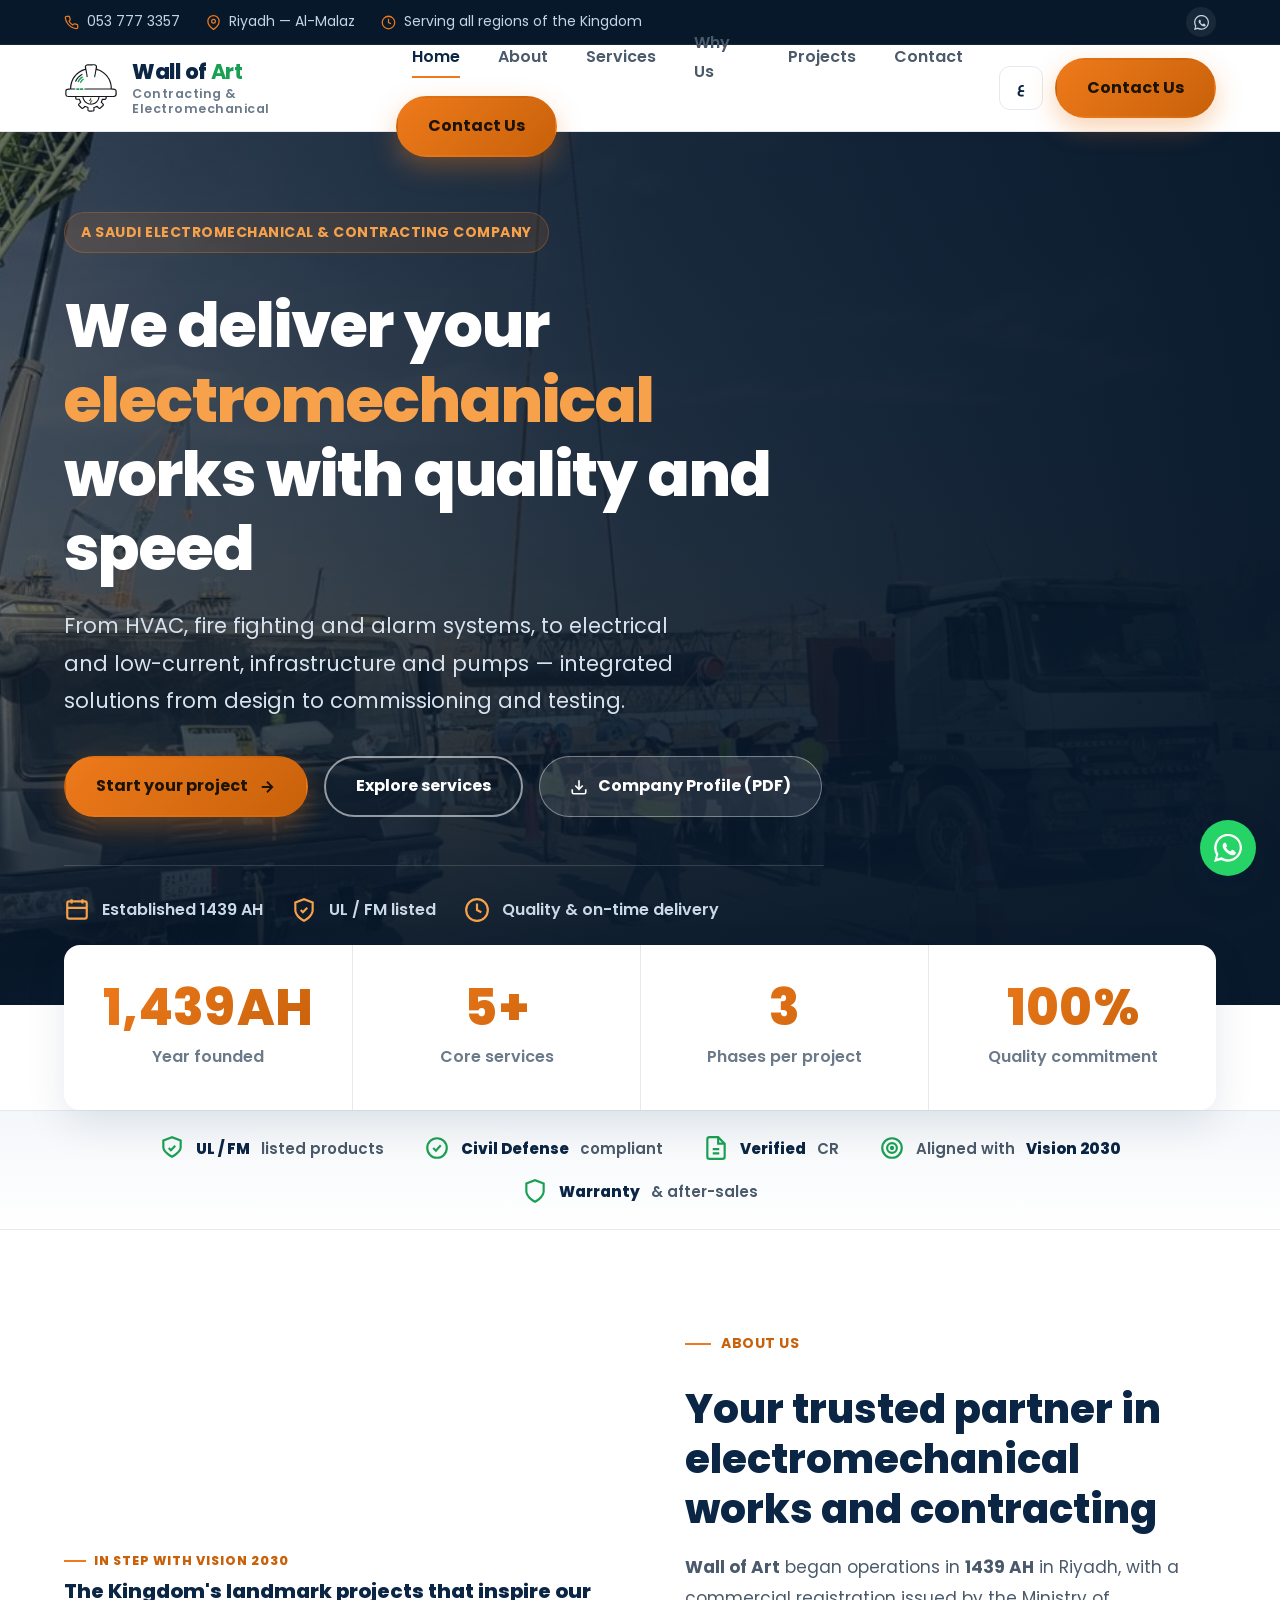
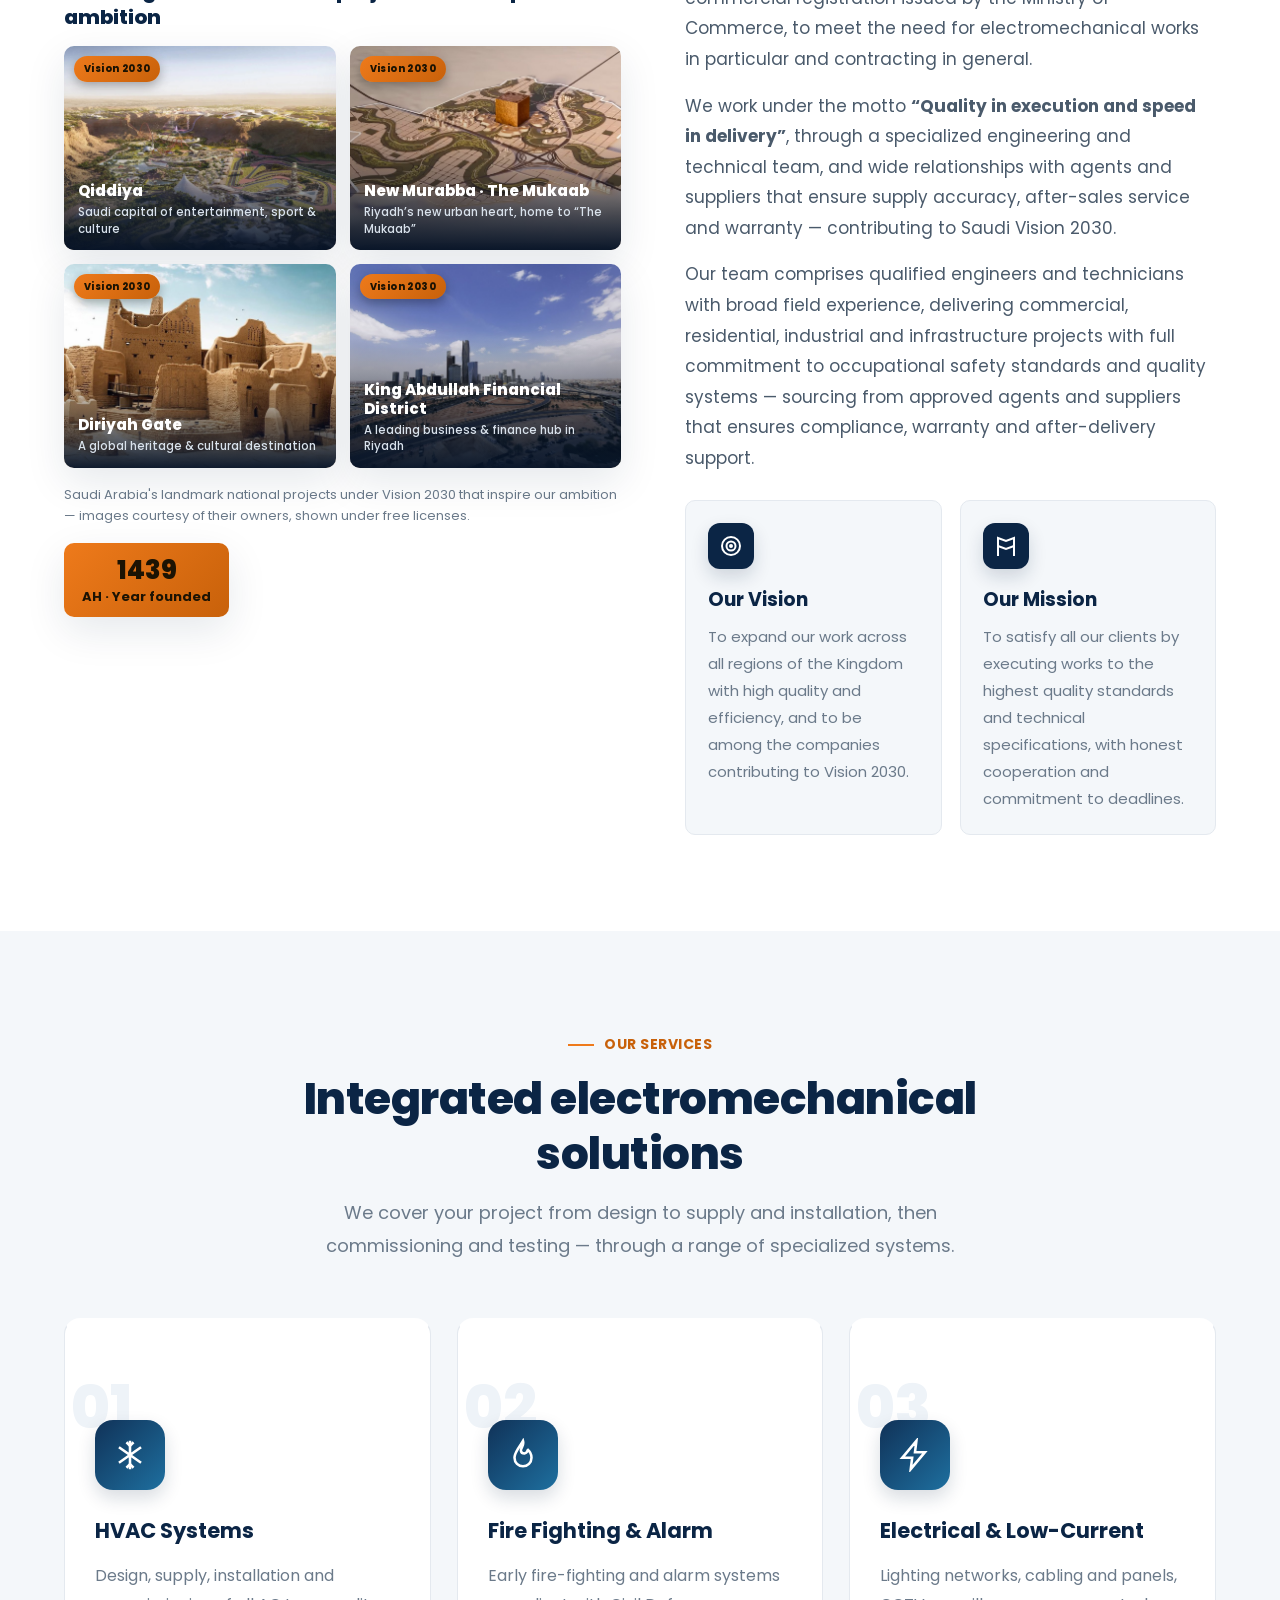
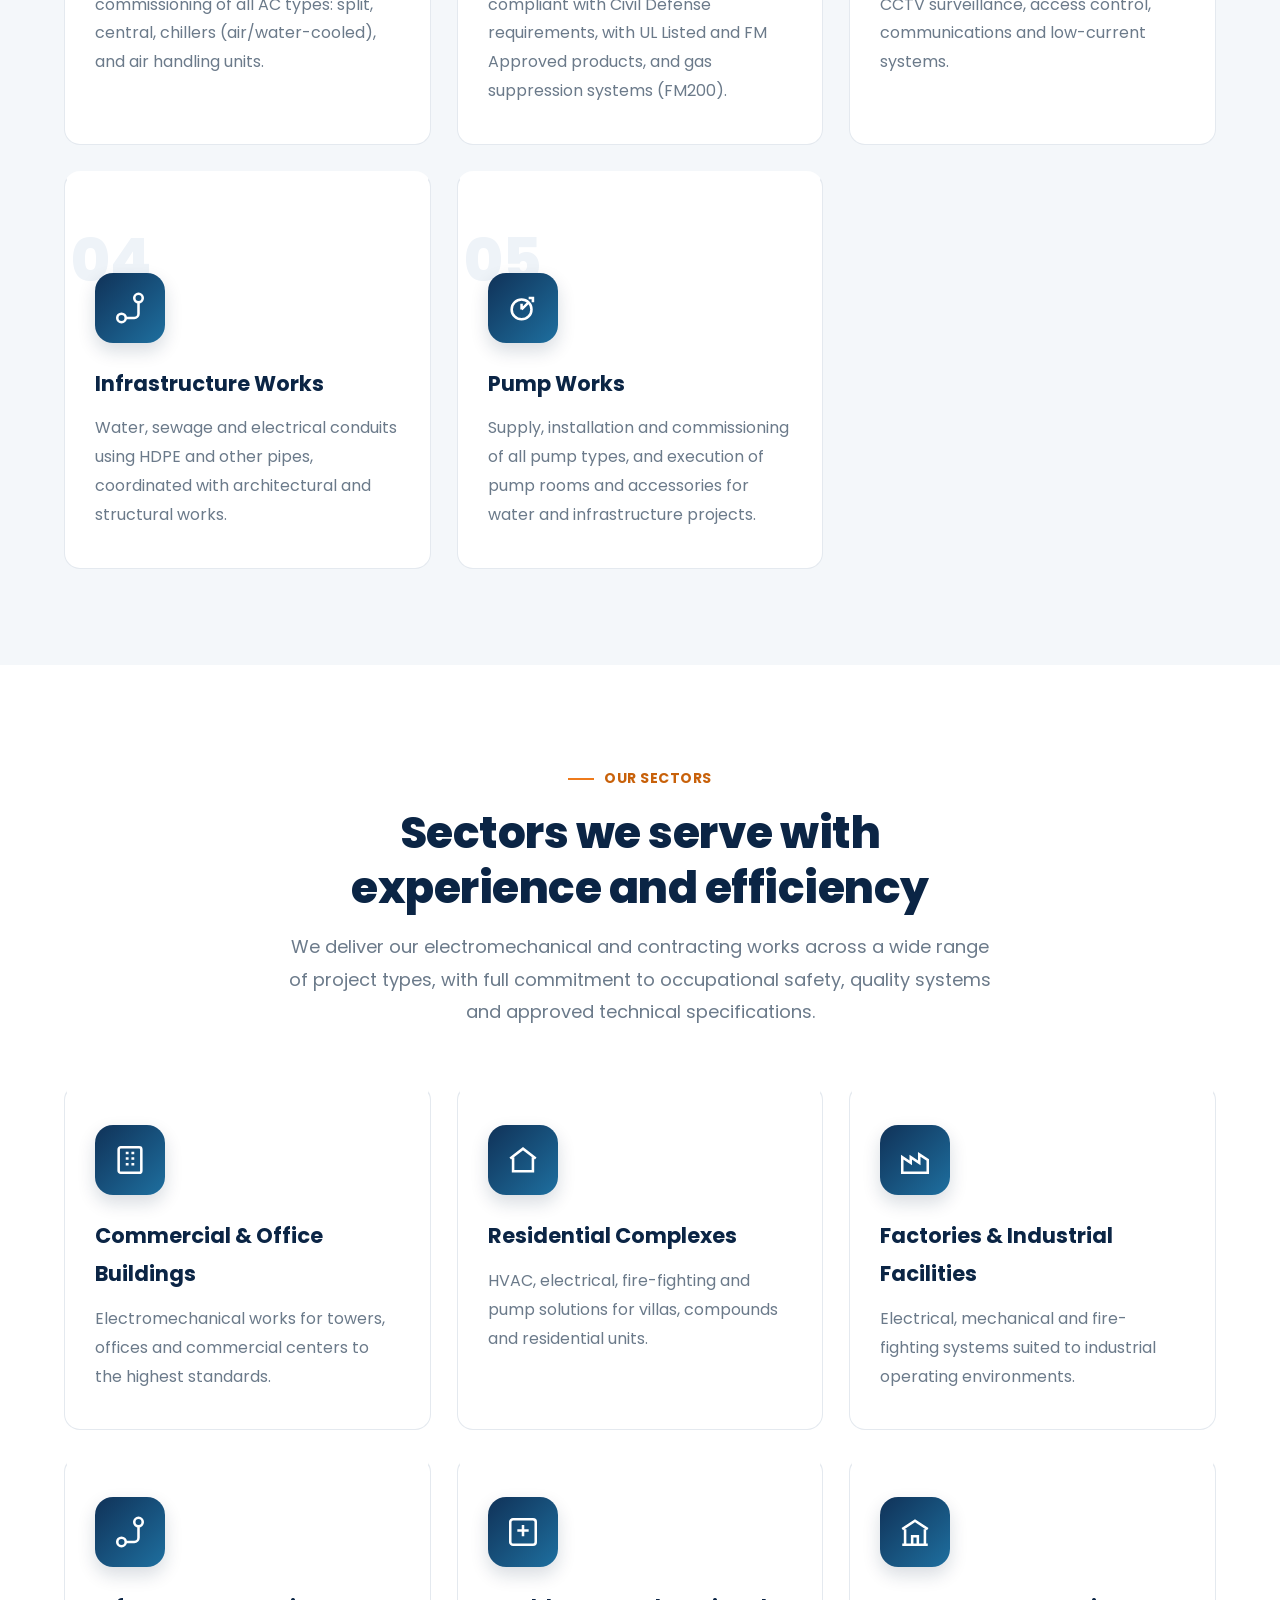
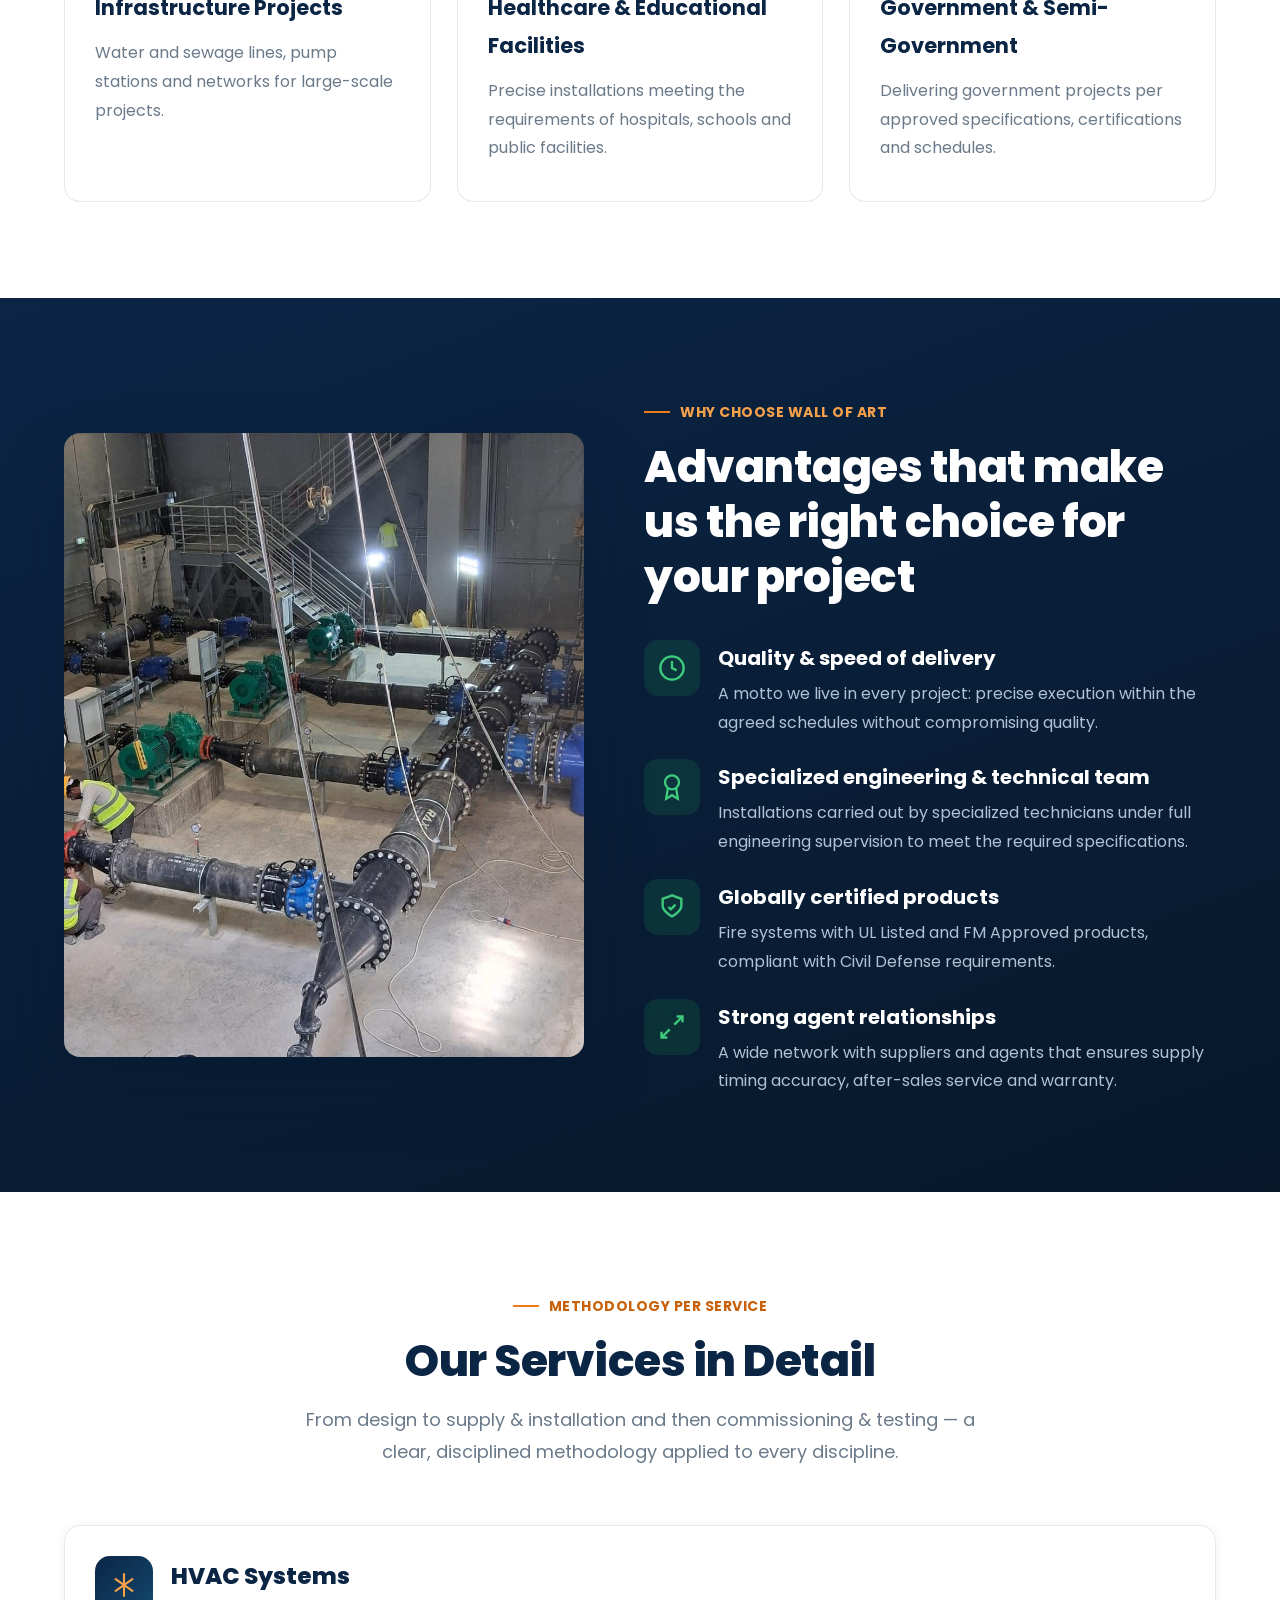
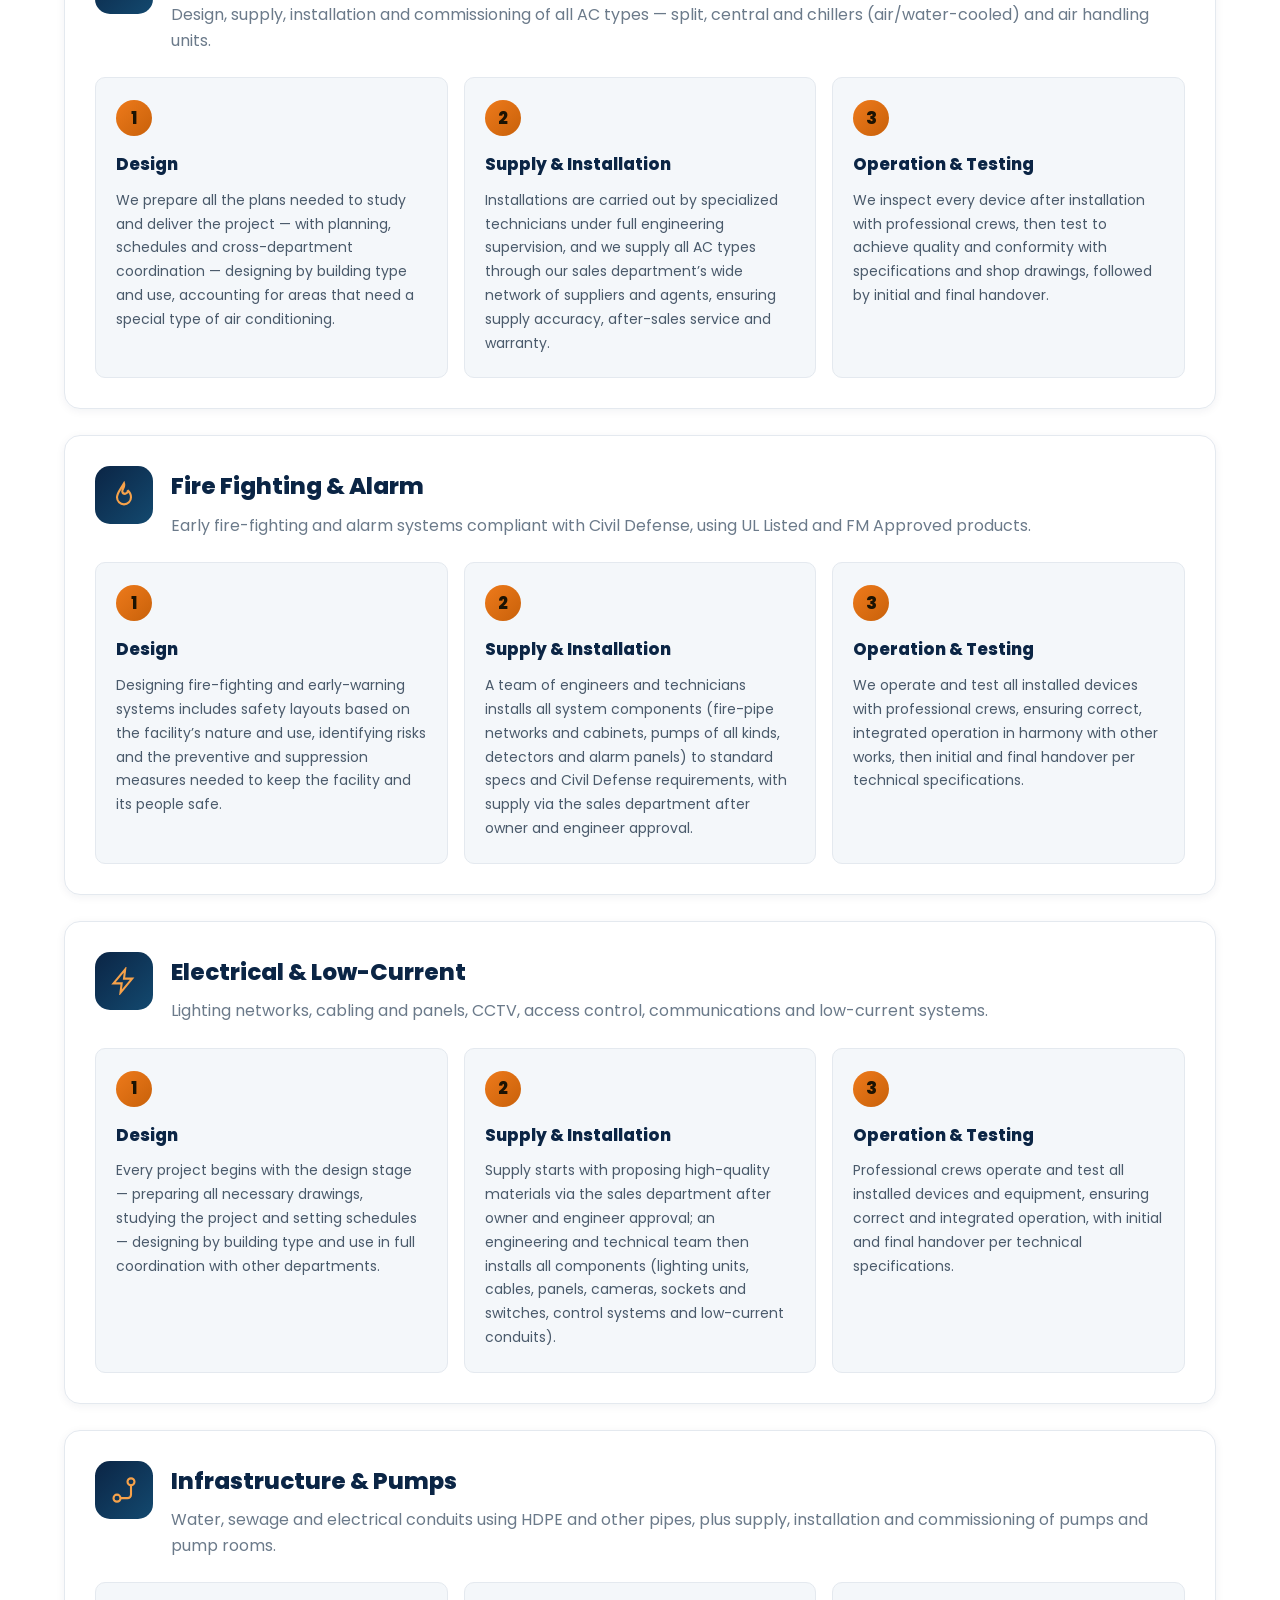
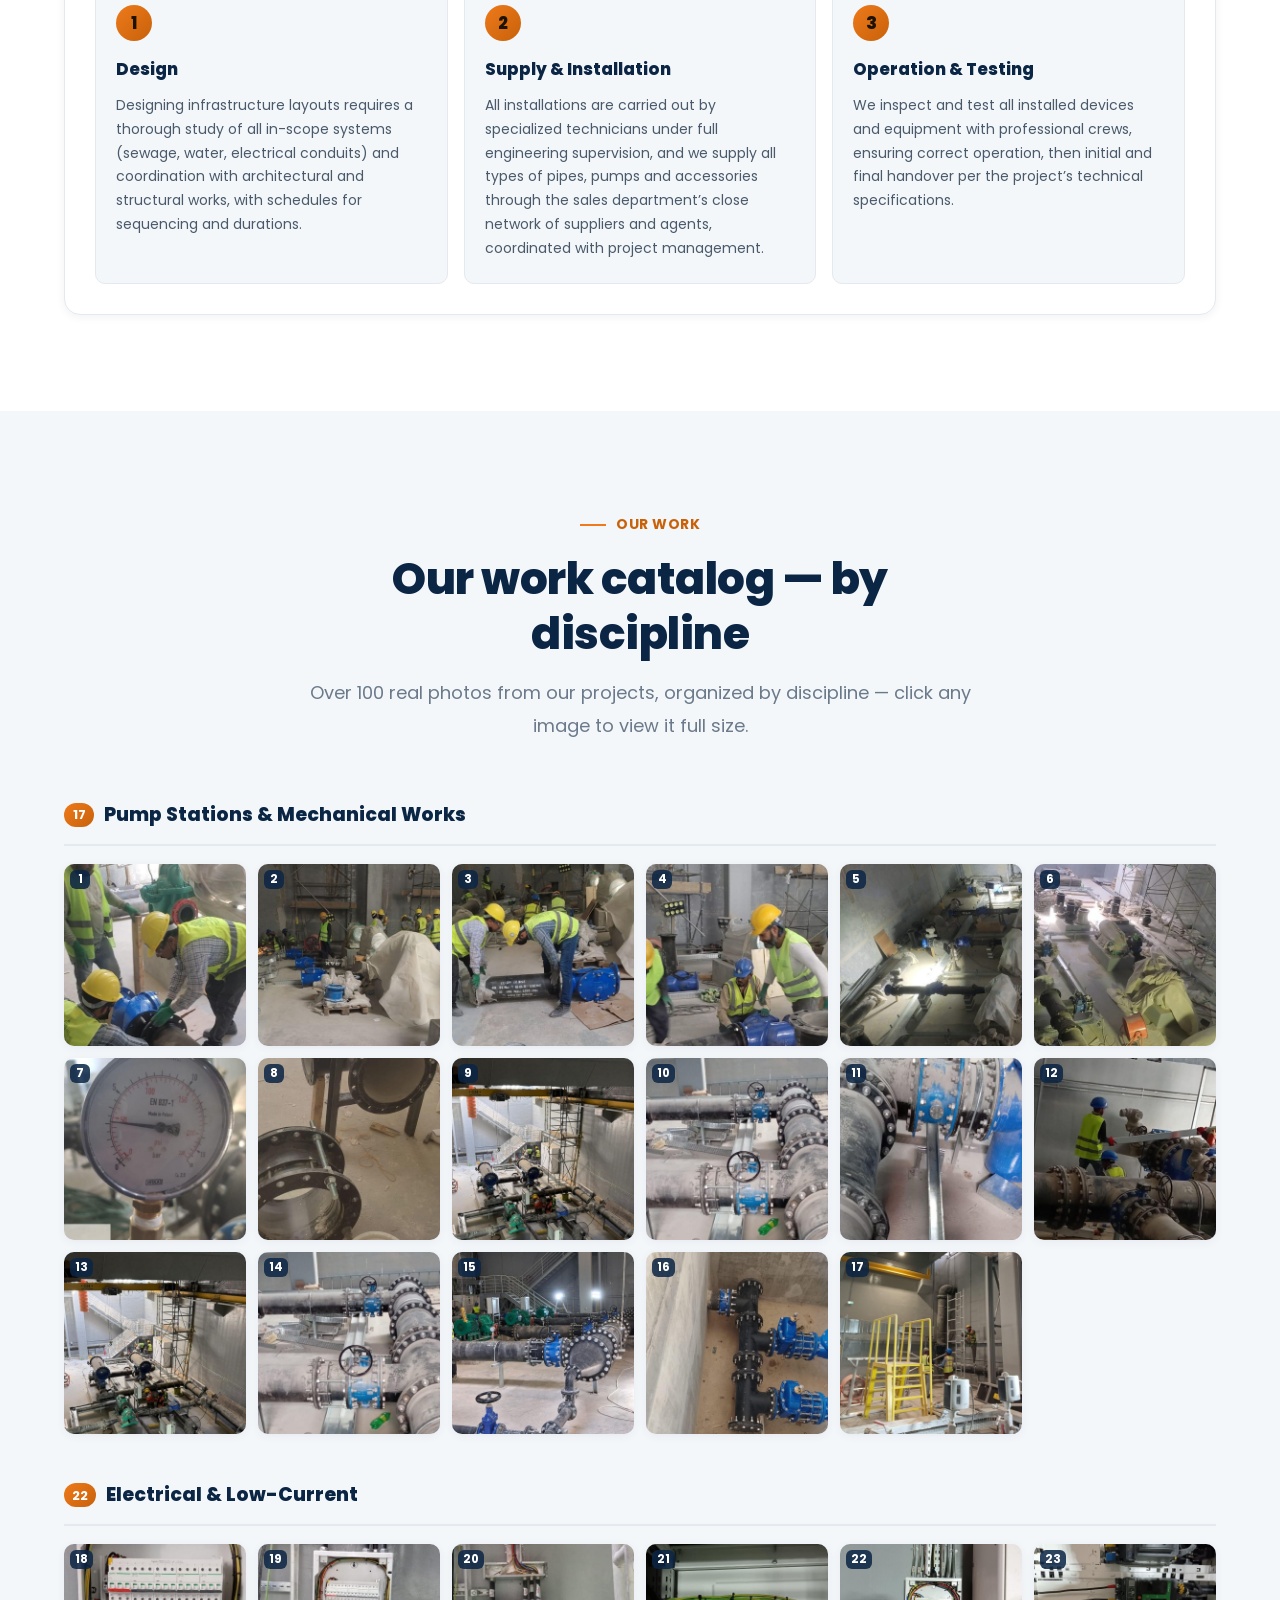
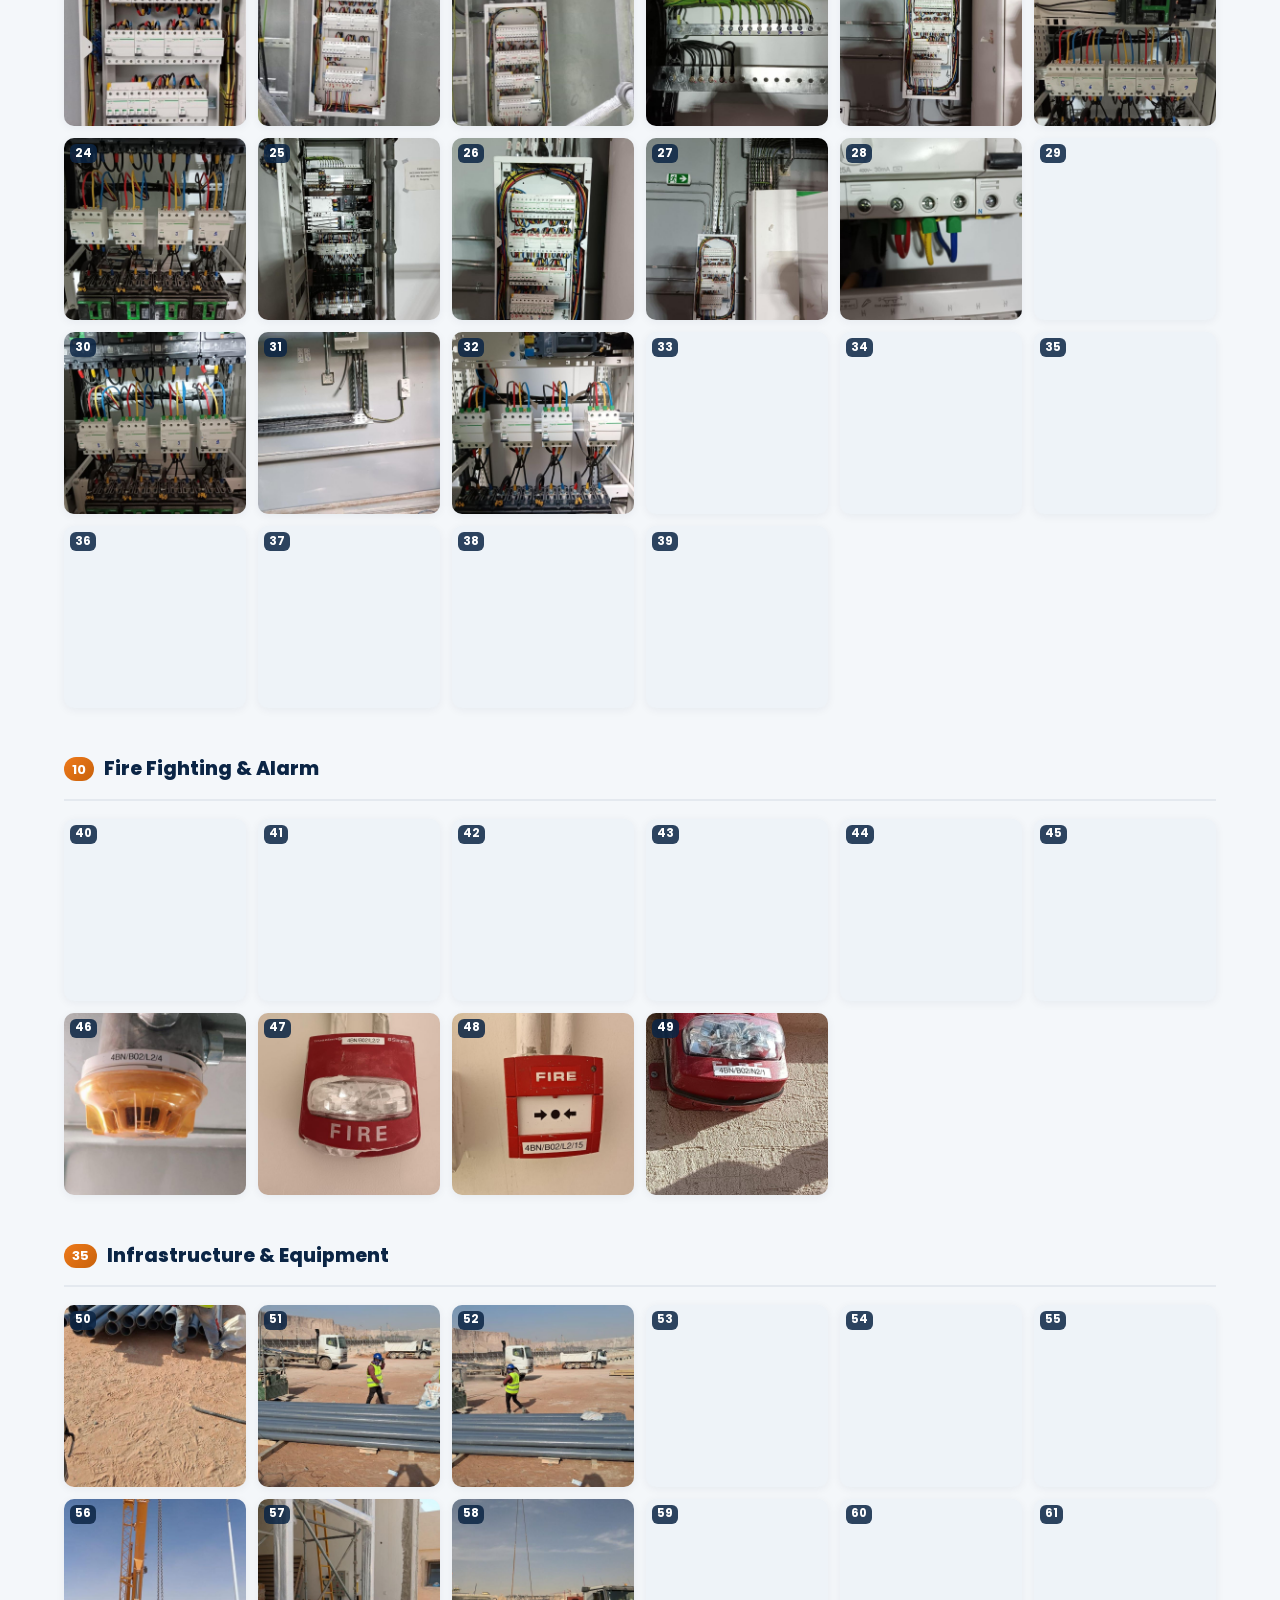
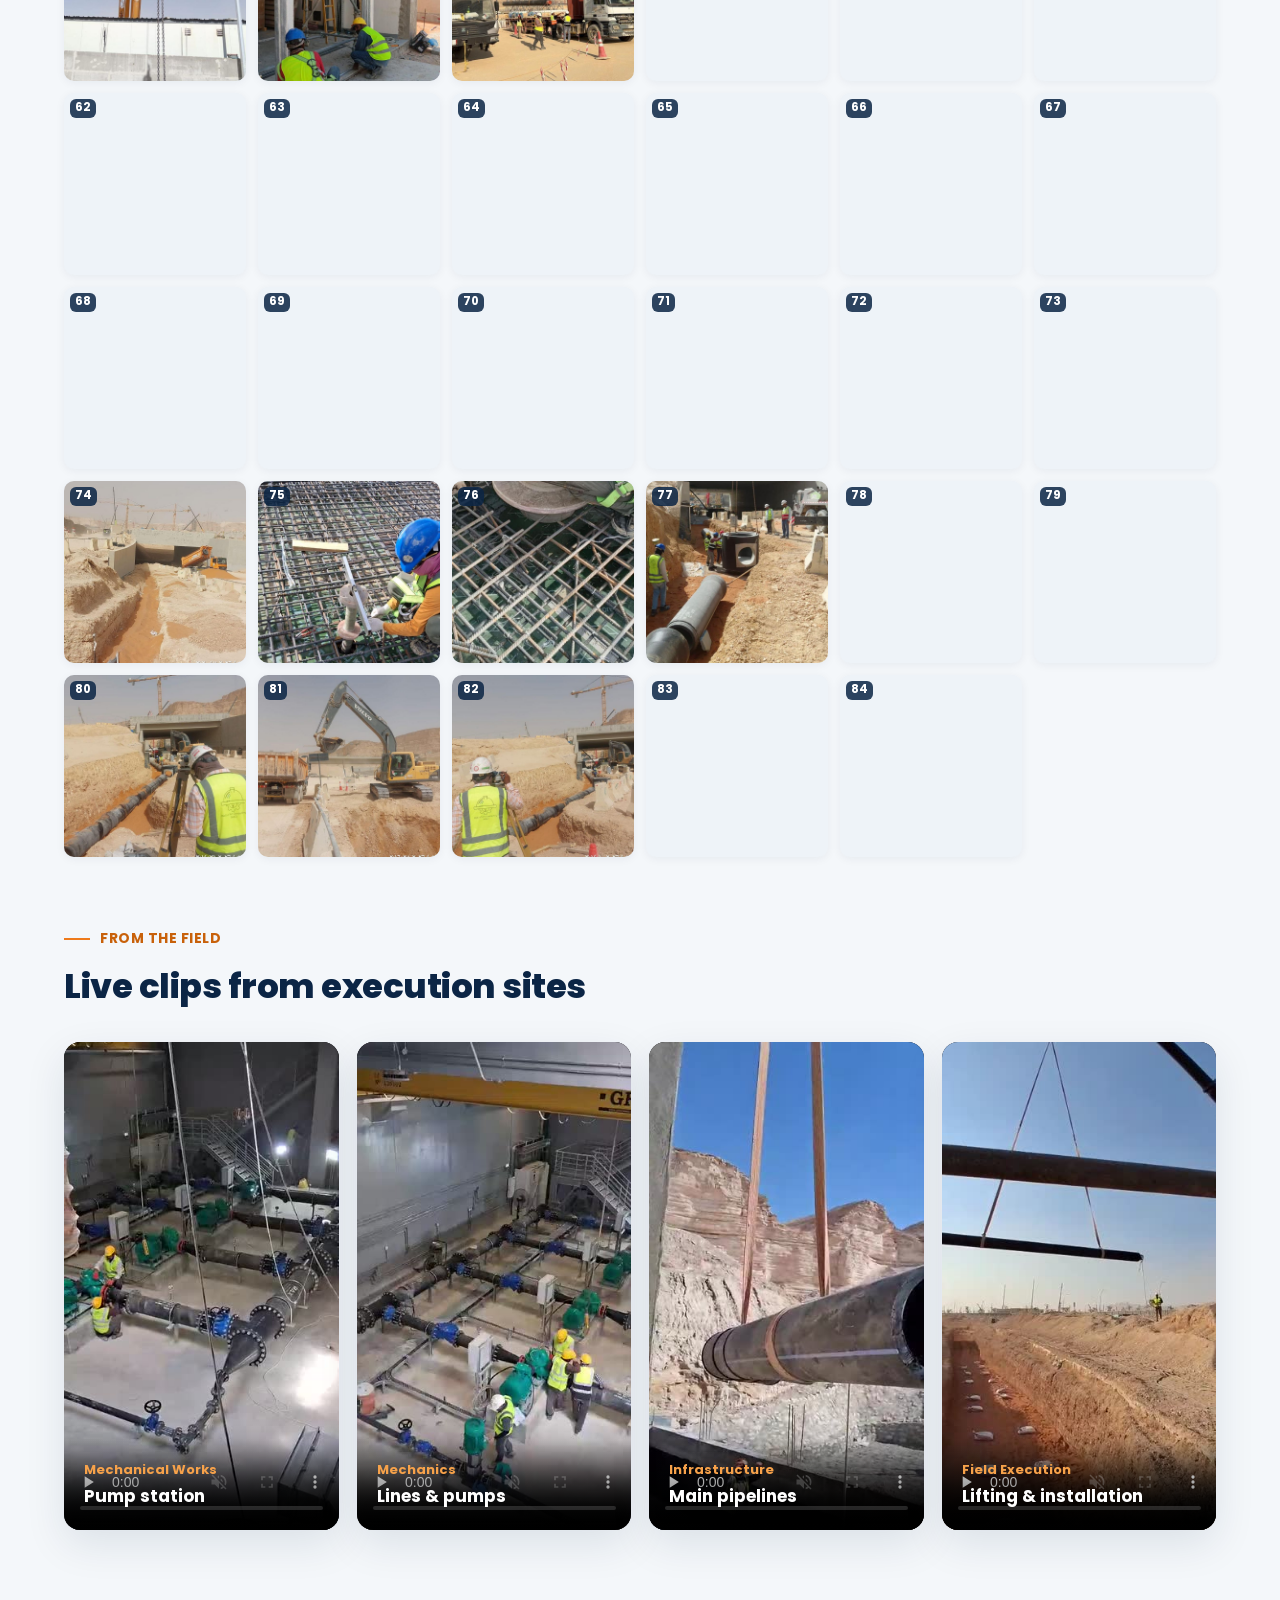
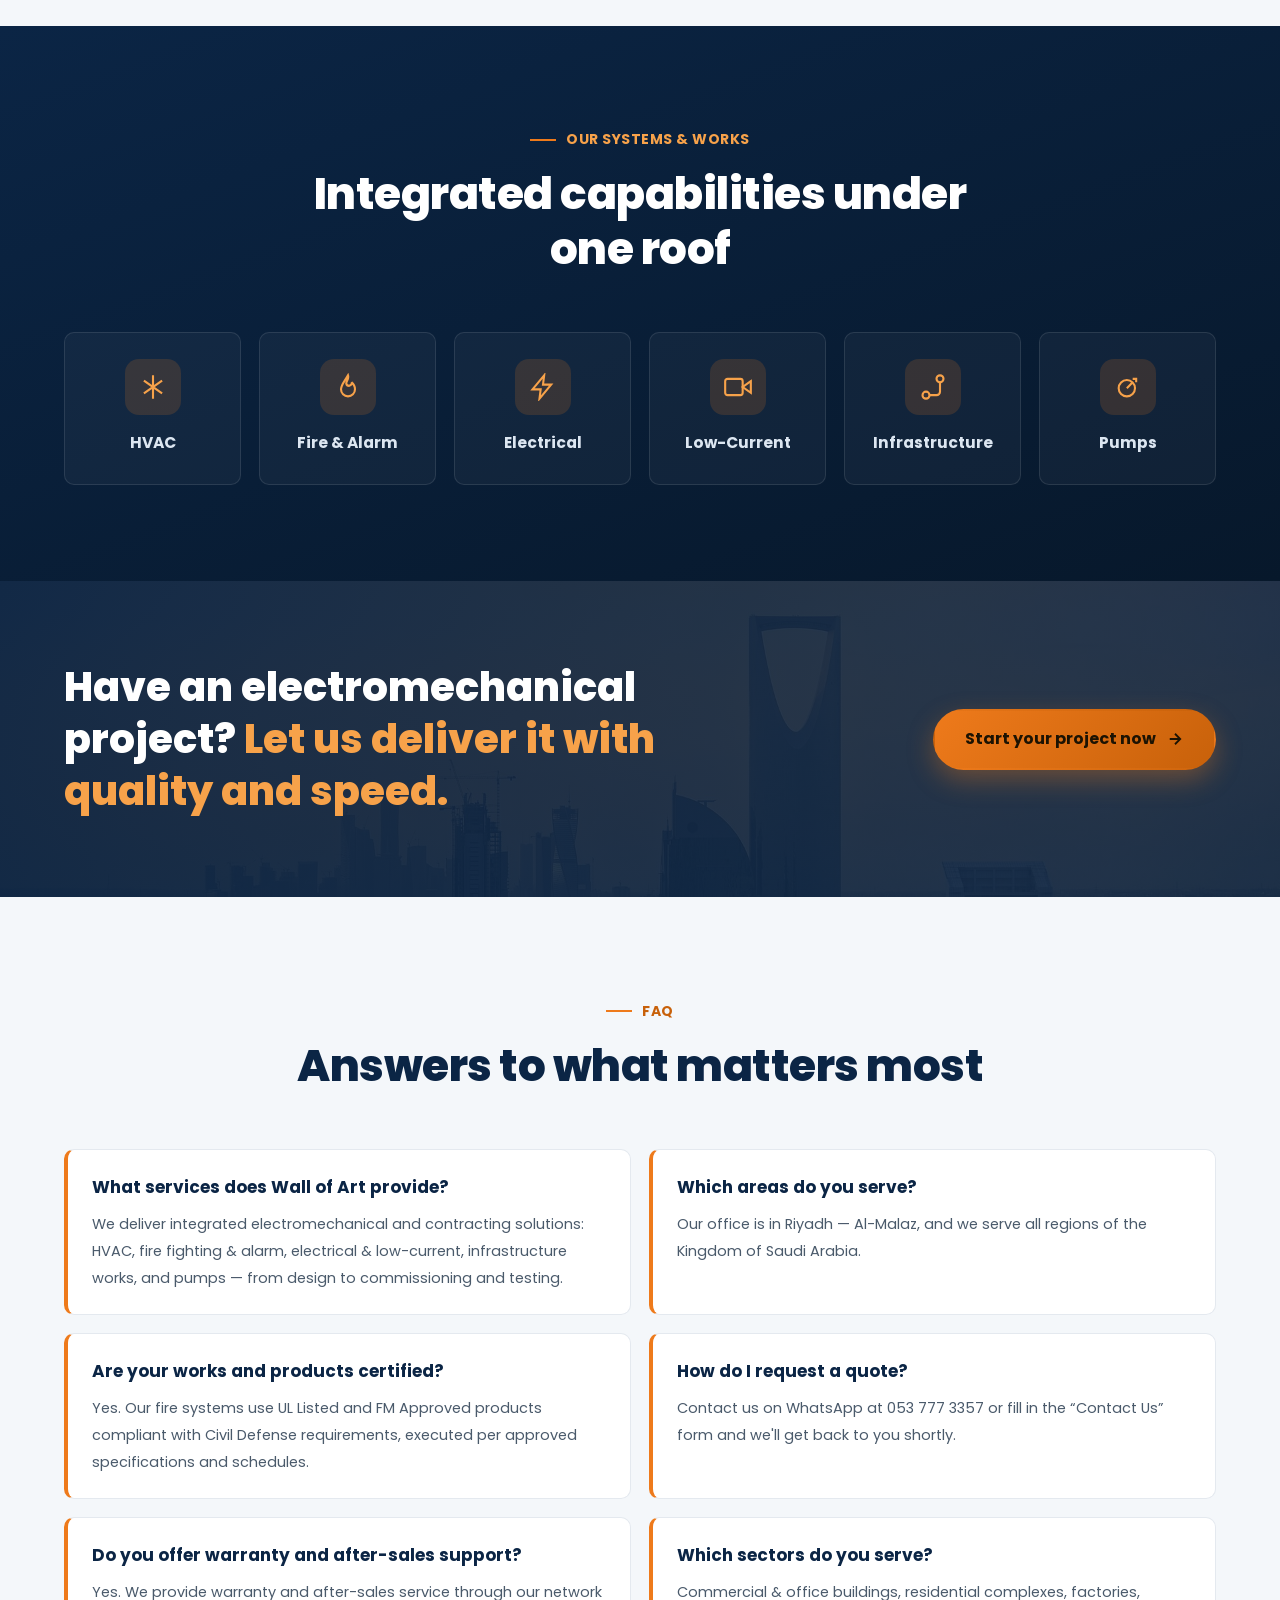
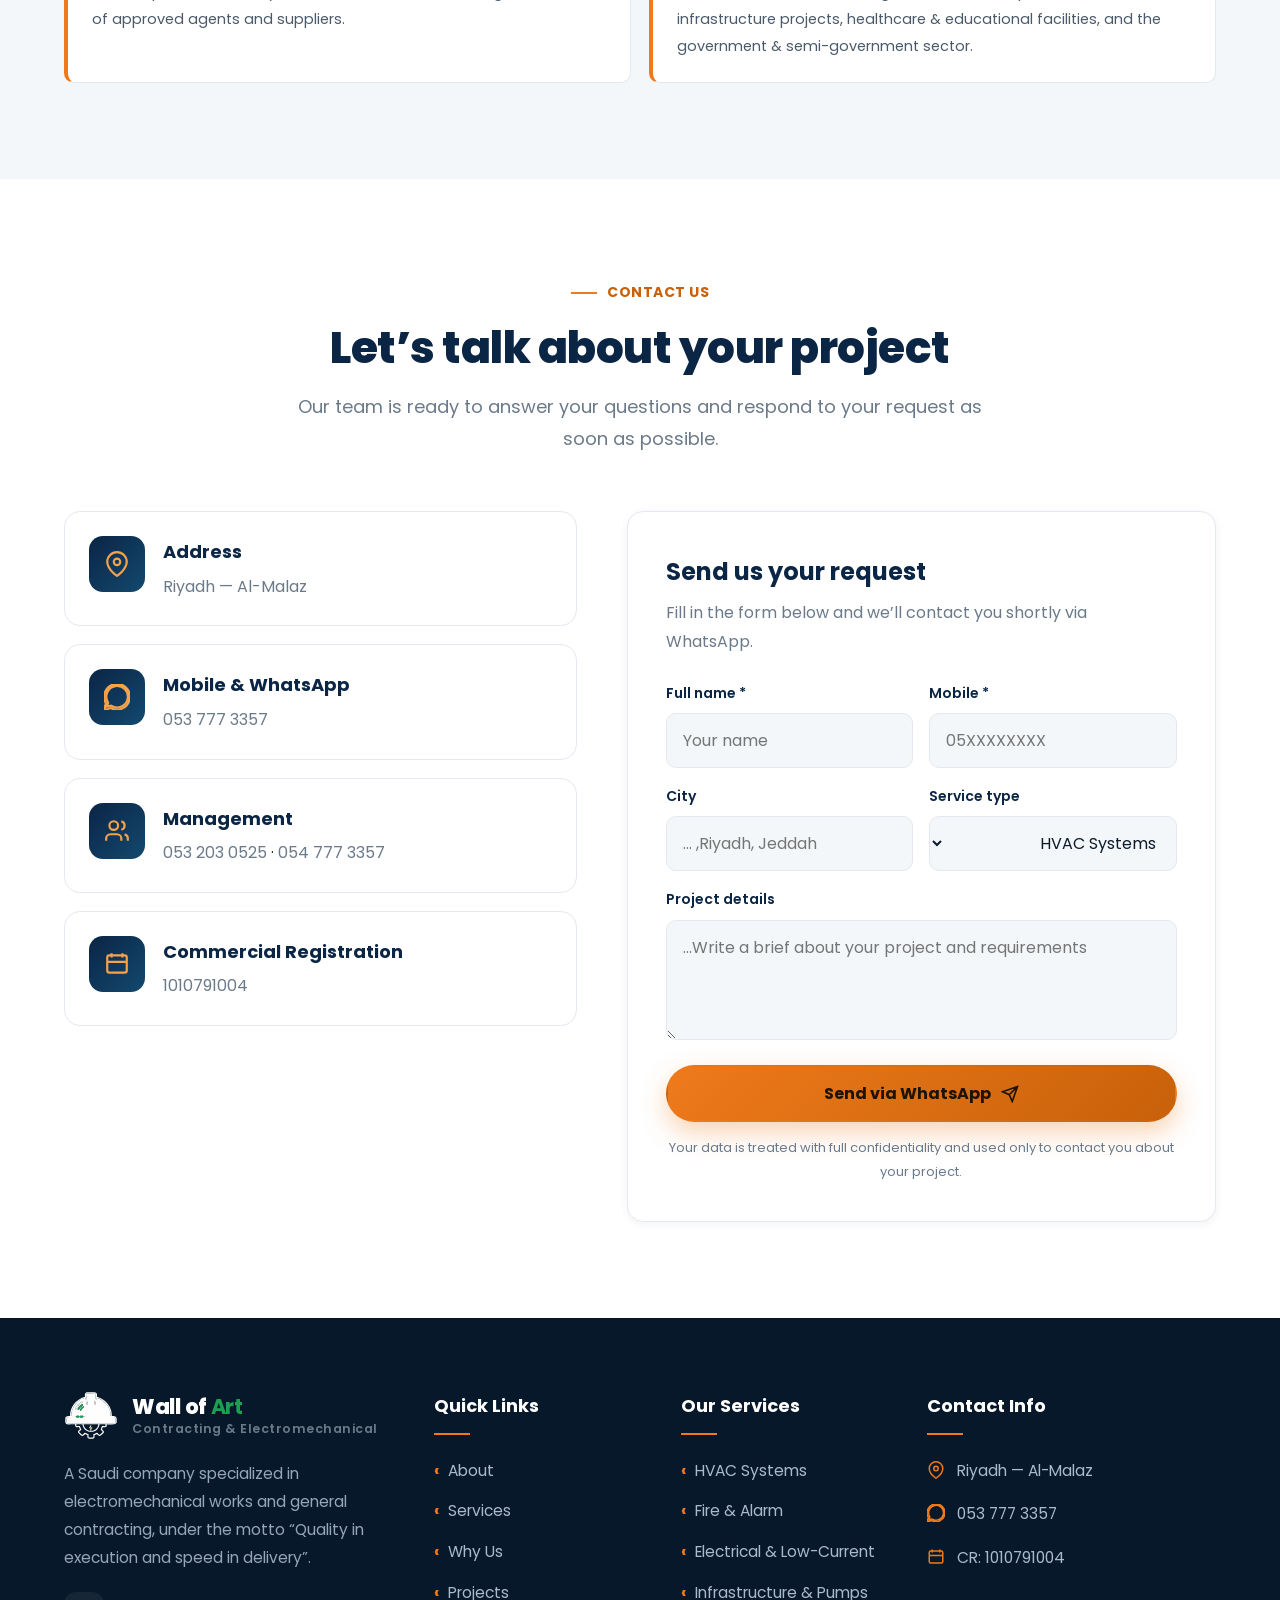
==== commit f2b00437: "Add full per-service technical depth (from the company's detailed profile) Bring the depth of the co" ====
--- a/docs/en/index.html
+++ b/docs/en/index.html
@@ -369,14 +369,55 @@
 <section class="section" id="process">
   <div class="container">
     <div class="section-head reveal">
-      <span class="eyebrow" style="justify-content:center">Our Methodology</span>
-      <h2 class="section-title">Three integrated phases in every project</h2>
-      <p class="section-sub">We follow a clear, disciplined methodology across all our systems — from the first drawing to final handover.</p>
-    </div>
-    <div class="steps">
-      <div class="step reveal"><div class="step-num">1</div><h4>Design</h4><p>Preparing all necessary drawings and studying the project by building type and use, with schedules and inter-department coordination.</p></div>
-      <div class="step reveal d1"><div class="step-num">2</div><h4>Supply &amp; Installation</h4><p>Carrying out installations with specialized technicians under engineering supervision, supplying high-quality materials via our agent and supplier network.</p></div>
-      <div class="step reveal d2"><div class="step-num">3</div><h4>Commissioning &amp; Testing</h4><p>Inspecting and testing all devices and systems to ensure quality and harmony with other works, then initial and final handover.</p></div>
+      <span class="eyebrow" style="justify-content:center">Methodology per service</span>
+      <h2 class="section-title">Our Services in Detail</h2>
+      <p class="section-sub">From design to supply &amp; installation and then commissioning &amp; testing — a clear, disciplined methodology applied to every discipline.</p>
+    </div>
+    <div class="svc-detail-list">
+      <article class="svc-detail reveal">
+        <div class="svc-detail-head">
+          <span class="svc-detail-ic"><svg viewBox="0 0 24 24" fill="none" stroke="currentColor" stroke-width="1.8"><path d="M12 2v20M4.2 6.5l15.6 11M19.8 6.5 4.2 17.5"/></svg></span>
+          <div><h3>HVAC Systems</h3><p>Design, supply, installation and commissioning of all AC types — split, central and chillers (air/water-cooled) and air handling units.</p></div>
+        </div>
+        <div class="stage-cards">
+          <div class="stage-card"><span class="sn">1</span><h4>Design</h4><p>We prepare all the plans needed to study and deliver the project — with planning, schedules and cross-department coordination — designing by building type and use, accounting for areas that need a special type of air conditioning.</p></div>
+          <div class="stage-card"><span class="sn">2</span><h4>Supply &amp; Installation</h4><p>Installations are carried out by specialized technicians under full engineering supervision, and we supply all AC types through our sales department’s wide network of suppliers and agents, ensuring supply accuracy, after-sales service and warranty.</p></div>
+          <div class="stage-card"><span class="sn">3</span><h4>Operation &amp; Testing</h4><p>We inspect every device after installation with professional crews, then test to achieve quality and conformity with specifications and shop drawings, followed by initial and final handover.</p></div>
+        </div>
+      </article>
+      <article class="svc-detail reveal">
+        <div class="svc-detail-head">
+          <span class="svc-detail-ic"><svg viewBox="0 0 24 24" fill="none" stroke="currentColor" stroke-width="1.8"><path d="M12 2c1 3.5-1.5 4.5-1.5 7A2.5 2.5 0 0 0 13 11c2-.5 2.5-2 2-3 2 1.5 3 3.7 3 6a6 6 0 1 1-12 0c0-3.8 2.5-6 6-12z"/></svg></span>
+          <div><h3>Fire Fighting &amp; Alarm</h3><p>Early fire-fighting and alarm systems compliant with Civil Defense, using UL Listed and FM Approved products.</p></div>
+        </div>
+        <div class="stage-cards">
+          <div class="stage-card"><span class="sn">1</span><h4>Design</h4><p>Designing fire-fighting and early-warning systems includes safety layouts based on the facility’s nature and use, identifying risks and the preventive and suppression measures needed to keep the facility and its people safe.</p></div>
+          <div class="stage-card"><span class="sn">2</span><h4>Supply &amp; Installation</h4><p>A team of engineers and technicians installs all system components (fire-pipe networks and cabinets, pumps of all kinds, detectors and alarm panels) to standard specs and Civil Defense requirements, with supply via the sales department after owner and engineer approval.</p></div>
+          <div class="stage-card"><span class="sn">3</span><h4>Operation &amp; Testing</h4><p>We operate and test all installed devices with professional crews, ensuring correct, integrated operation in harmony with other works, then initial and final handover per technical specifications.</p></div>
+        </div>
+      </article>
+      <article class="svc-detail reveal">
+        <div class="svc-detail-head">
+          <span class="svc-detail-ic"><svg viewBox="0 0 24 24" fill="none" stroke="currentColor" stroke-width="1.8"><path d="M13 2 3 14h7l-1 8 10-12h-7l1-8z"/></svg></span>
+          <div><h3>Electrical &amp; Low-Current</h3><p>Lighting networks, cabling and panels, CCTV, access control, communications and low-current systems.</p></div>
+        </div>
+        <div class="stage-cards">
+          <div class="stage-card"><span class="sn">1</span><h4>Design</h4><p>Every project begins with the design stage — preparing all necessary drawings, studying the project and setting schedules — designing by building type and use in full coordination with other departments.</p></div>
+          <div class="stage-card"><span class="sn">2</span><h4>Supply &amp; Installation</h4><p>Supply starts with proposing high-quality materials via the sales department after owner and engineer approval; an engineering and technical team then installs all components (lighting units, cables, panels, cameras, sockets and switches, control systems and low-current conduits).</p></div>
+          <div class="stage-card"><span class="sn">3</span><h4>Operation &amp; Testing</h4><p>Professional crews operate and test all installed devices and equipment, ensuring correct and integrated operation, with initial and final handover per technical specifications.</p></div>
+        </div>
+      </article>
+      <article class="svc-detail reveal">
+        <div class="svc-detail-head">
+          <span class="svc-detail-ic"><svg viewBox="0 0 24 24" fill="none" stroke="currentColor" stroke-width="1.8"><circle cx="6" cy="19" r="3"/><circle cx="18" cy="5" r="3"/><path d="M9 19h6a3 3 0 0 0 3-3V8"/></svg></span>
+          <div><h3>Infrastructure &amp; Pumps</h3><p>Water, sewage and electrical conduits using HDPE and other pipes, plus supply, installation and commissioning of pumps and pump rooms.</p></div>
+        </div>
+        <div class="stage-cards">
+          <div class="stage-card"><span class="sn">1</span><h4>Design</h4><p>Designing infrastructure layouts requires a thorough study of all in-scope systems (sewage, water, electrical conduits) and coordination with architectural and structural works, with schedules for sequencing and durations.</p></div>
+          <div class="stage-card"><span class="sn">2</span><h4>Supply &amp; Installation</h4><p>All installations are carried out by specialized technicians under full engineering supervision, and we supply all types of pipes, pumps and accessories through the sales department’s close network of suppliers and agents, coordinated with project management.</p></div>
+          <div class="stage-card"><span class="sn">3</span><h4>Operation &amp; Testing</h4><p>We inspect and test all installed devices and equipment with professional crews, ensuring correct operation, then initial and final handover per the project’s technical specifications.</p></div>
+        </div>
+      </article>
     </div>
   </div>
 </section>
--- a/docs/static/css/style.css
+++ b/docs/static/css/style.css
@@ -280,6 +280,19 @@
 .step h4 { font-size: 20px; color: var(--navy-800); margin-bottom: 8px; }
 .step p { color: var(--muted); font-size: 15.5px; }
 .step:not(:last-child)::after { content: "→"; position: absolute; inset-inline-start: -22px; top: 52px; color: var(--line); font-size: 26px; font-weight: 800; }
+/* Services in detail — per-service 3-stage methodology */
+.svc-detail-list { display: flex; flex-direction: column; gap: 26px; margin-top: 44px; }
+.svc-detail { background: #fff; border: 1px solid var(--line); border-radius: var(--radius); padding: 30px; box-shadow: var(--shadow-sm); }
+.svc-detail-head { display: flex; gap: 18px; align-items: flex-start; margin-bottom: 24px; }
+.svc-detail-ic { flex: none; width: 58px; height: 58px; border-radius: 15px; display: grid; place-items: center; background: linear-gradient(135deg, var(--navy-800), var(--navy-600)); color: var(--gold-400); }
+.svc-detail-ic svg { width: 28px; height: 28px; }
+.svc-detail-head h3 { font-size: 23px; font-weight: 800; color: var(--navy-800); }
+.svc-detail-head p { color: var(--muted); margin-top: 5px; font-size: 16px; line-height: 1.6; }
+.stage-cards { display: grid; grid-template-columns: repeat(3, 1fr); gap: 16px; }
+.stage-card { position: relative; background: var(--bg-soft); border: 1px solid var(--line); border-radius: var(--radius-sm); padding: 22px 20px; }
+.stage-card .sn { display: flex; width: 36px; height: 36px; border-radius: 50%; background: linear-gradient(135deg, var(--gold-500), var(--gold-600)); color: #1c1303; font-weight: 800; font-size: 17px; align-items: center; justify-content: center; margin-bottom: 14px; }
+.stage-card h4 { font-size: 16.5px; font-weight: 800; color: var(--navy-800); margin-bottom: 9px; }
+.stage-card p { font-size: 14px; color: var(--slate); line-height: 1.7; }
 
 /* ---------- Gallery ---------- */
 .gallery { display: grid; grid-template-columns: repeat(4, 1fr); grid-auto-rows: 200px; gap: 16px; }
@@ -433,7 +446,8 @@
   .stats { grid-template-columns: 1fr 1fr; }
   .stat:nth-child(odd) { border-inline-start: none; }
   .stat:nth-child(3), .stat:nth-child(4) { border-top: 1px solid var(--line); }
-  .services-grid, .steps, .vm-cards, .fm-row { grid-template-columns: 1fr; }
+  .services-grid, .steps, .vm-cards, .fm-row, .stage-cards { grid-template-columns: 1fr; }
+  .svc-detail { padding: 22px; }
   .video-grid { grid-template-columns: repeat(2, 1fr); gap: 12px; }
   .sectors { grid-template-columns: repeat(2, 1fr); }
   .footer-grid { grid-template-columns: 1fr; }
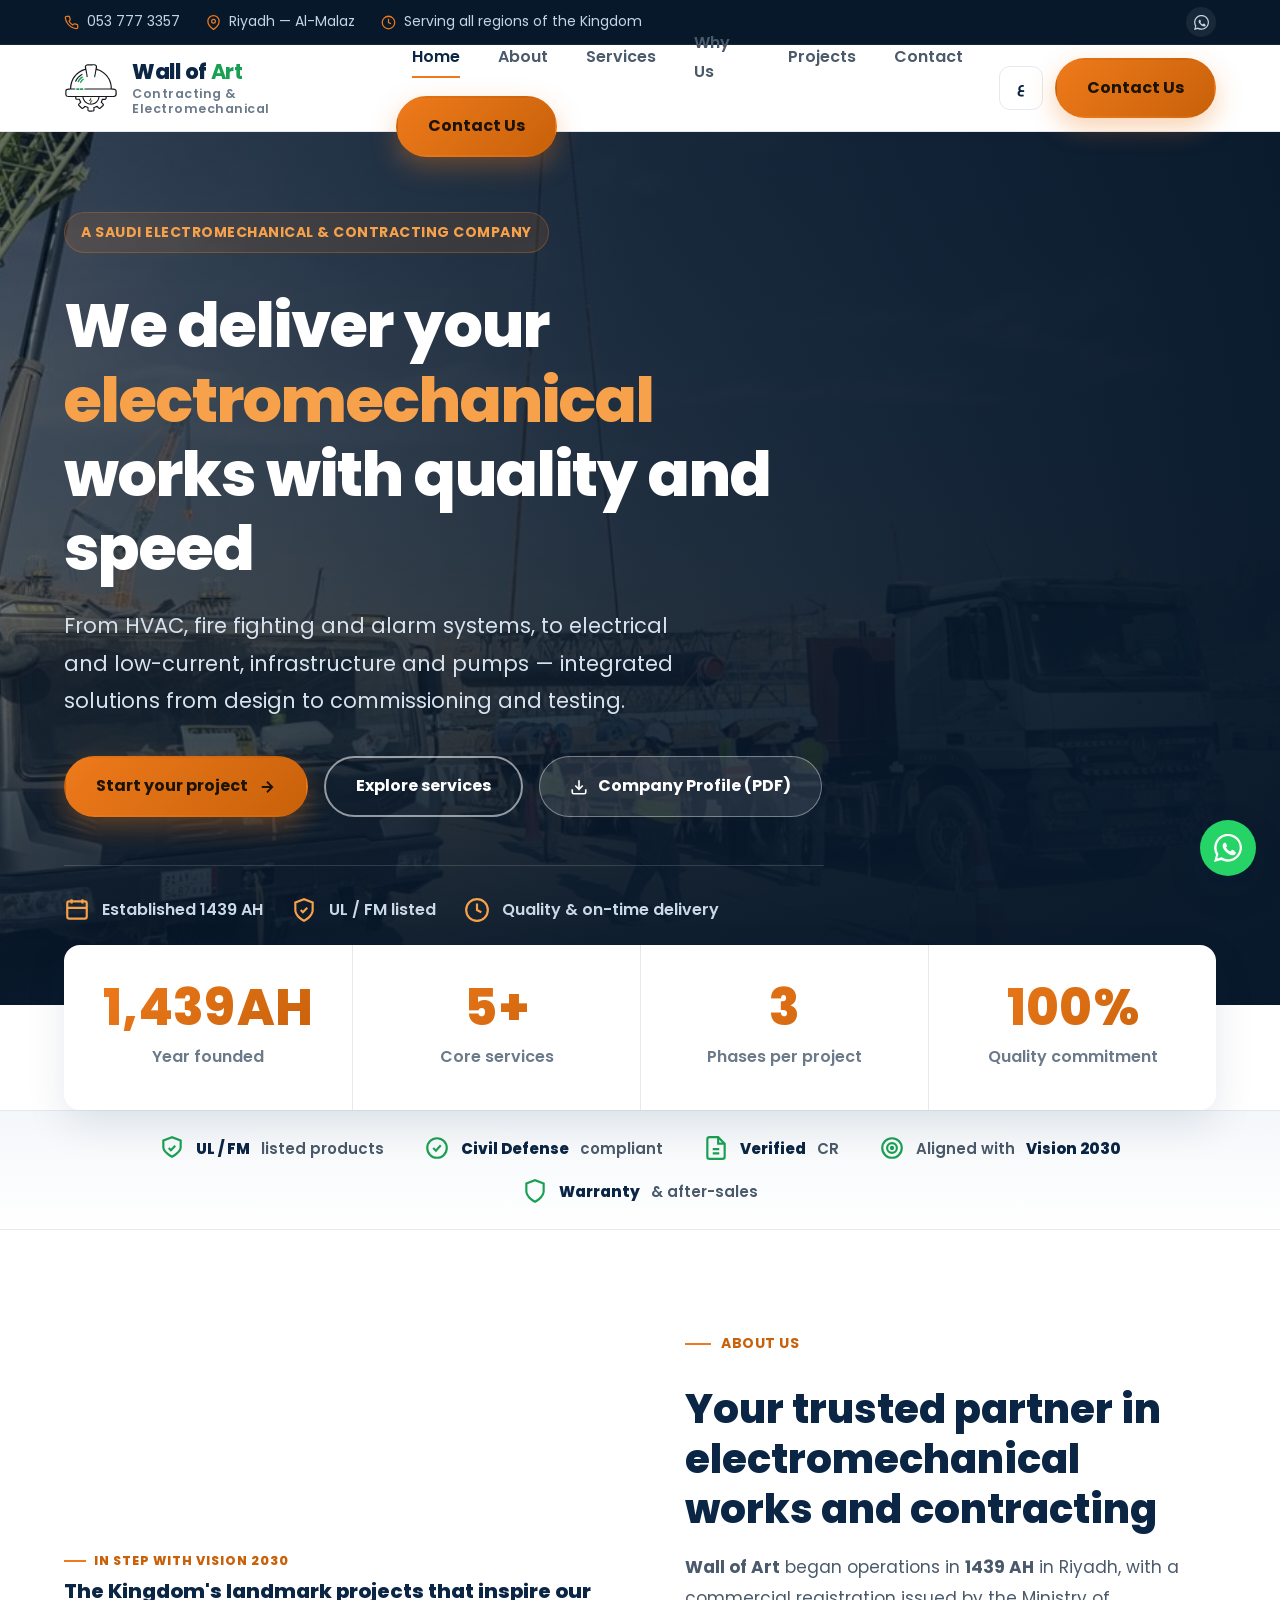
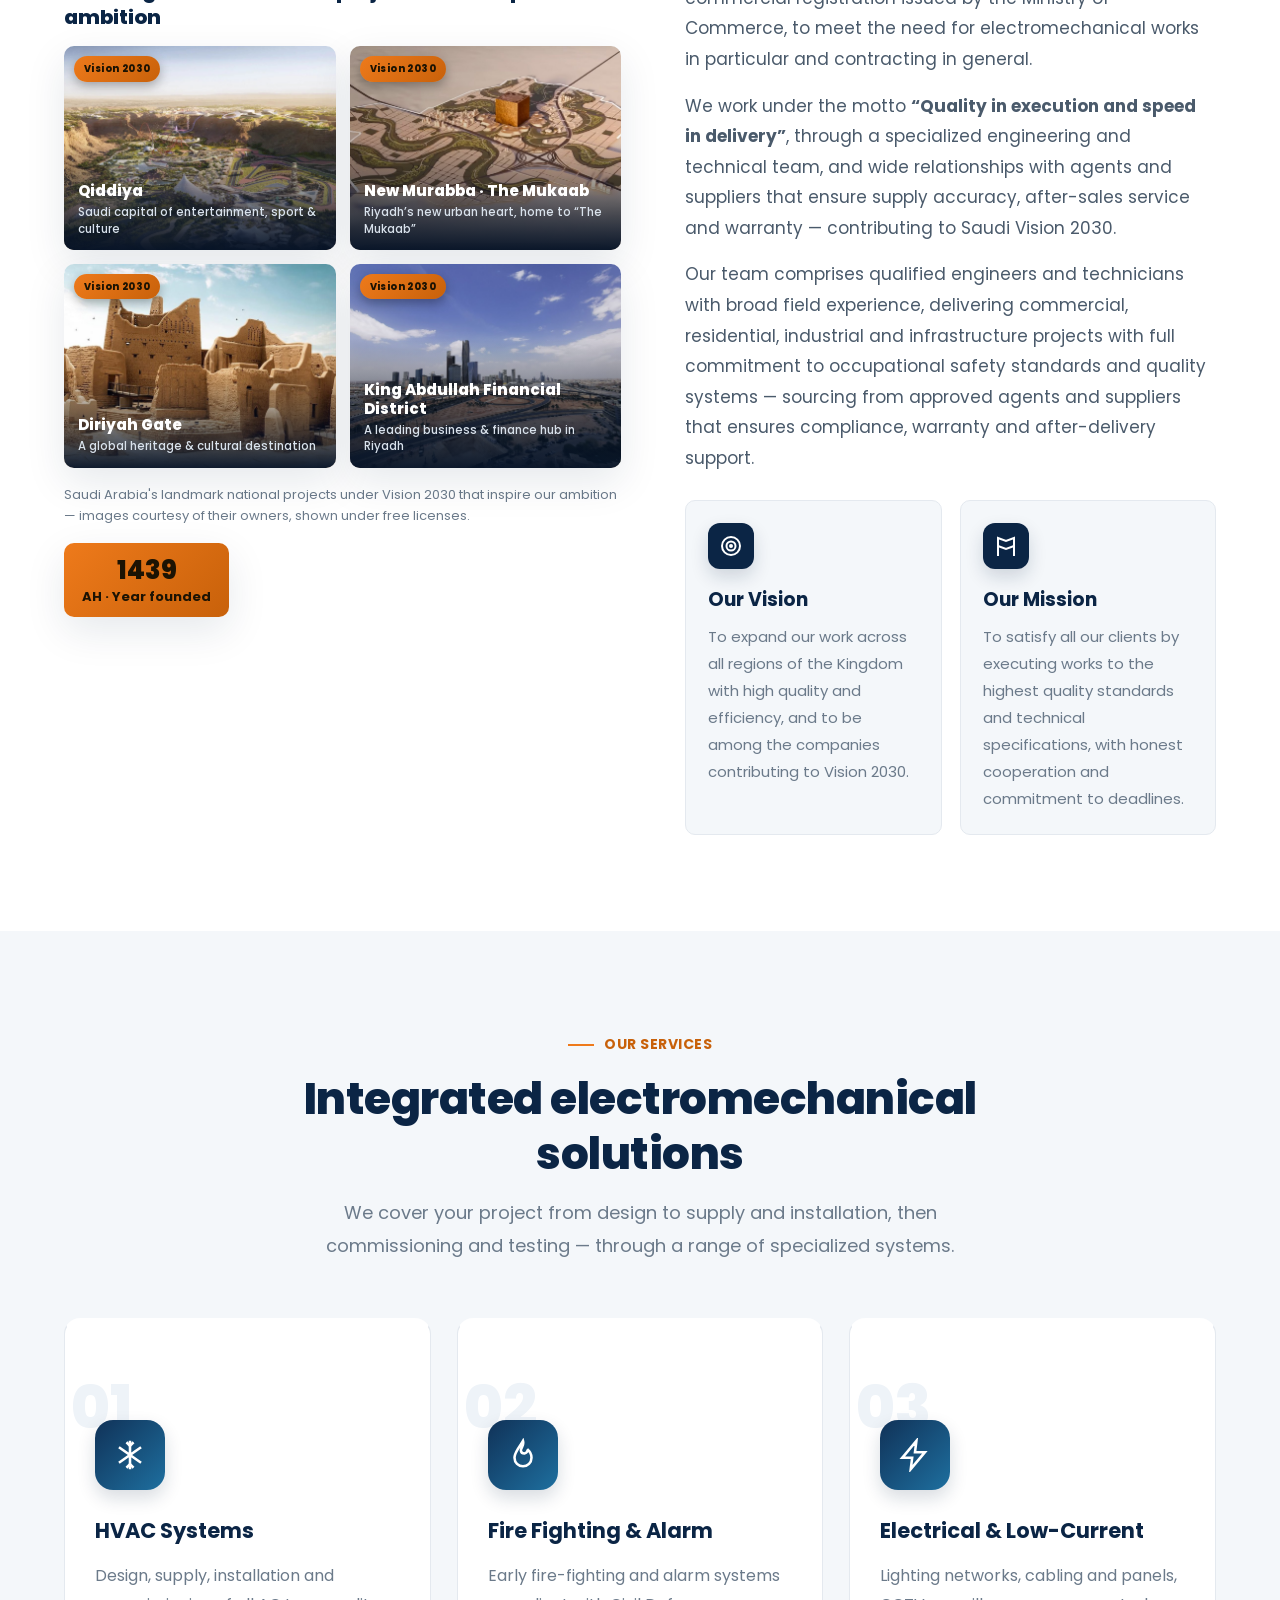
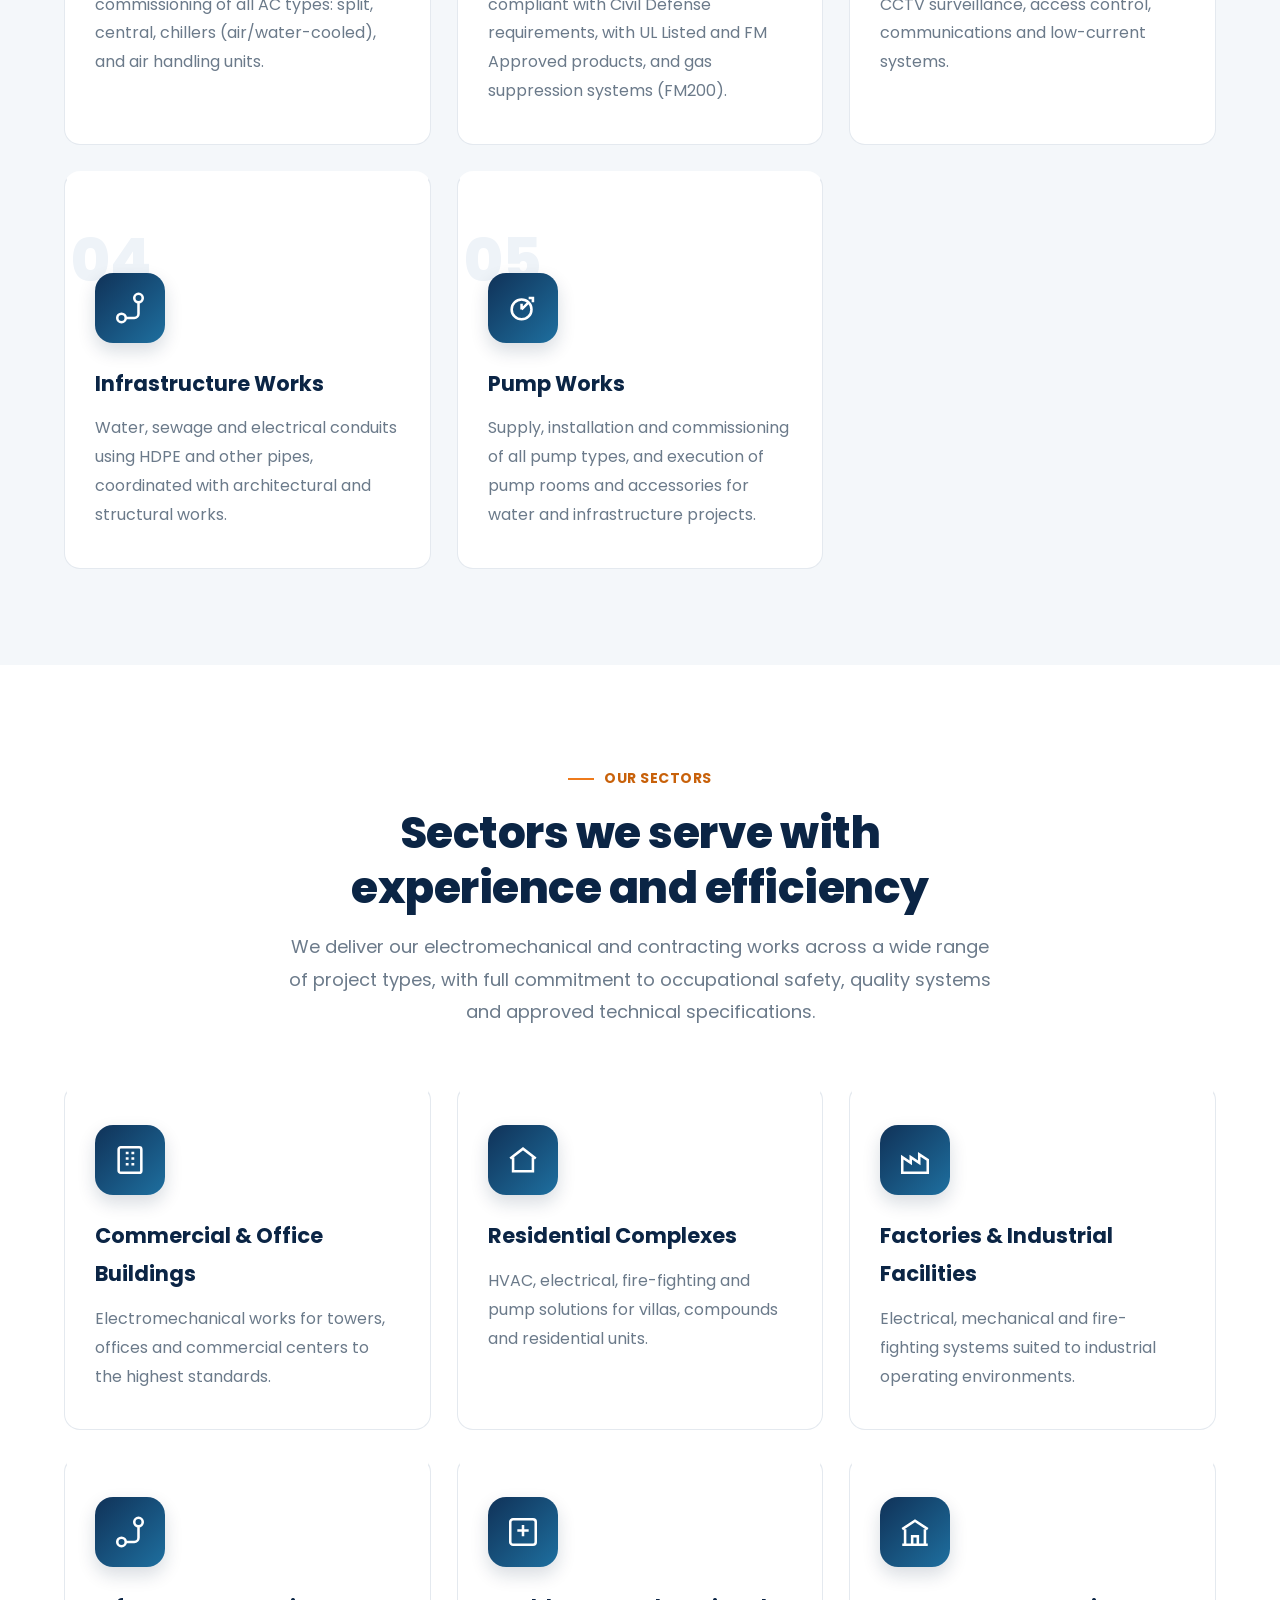
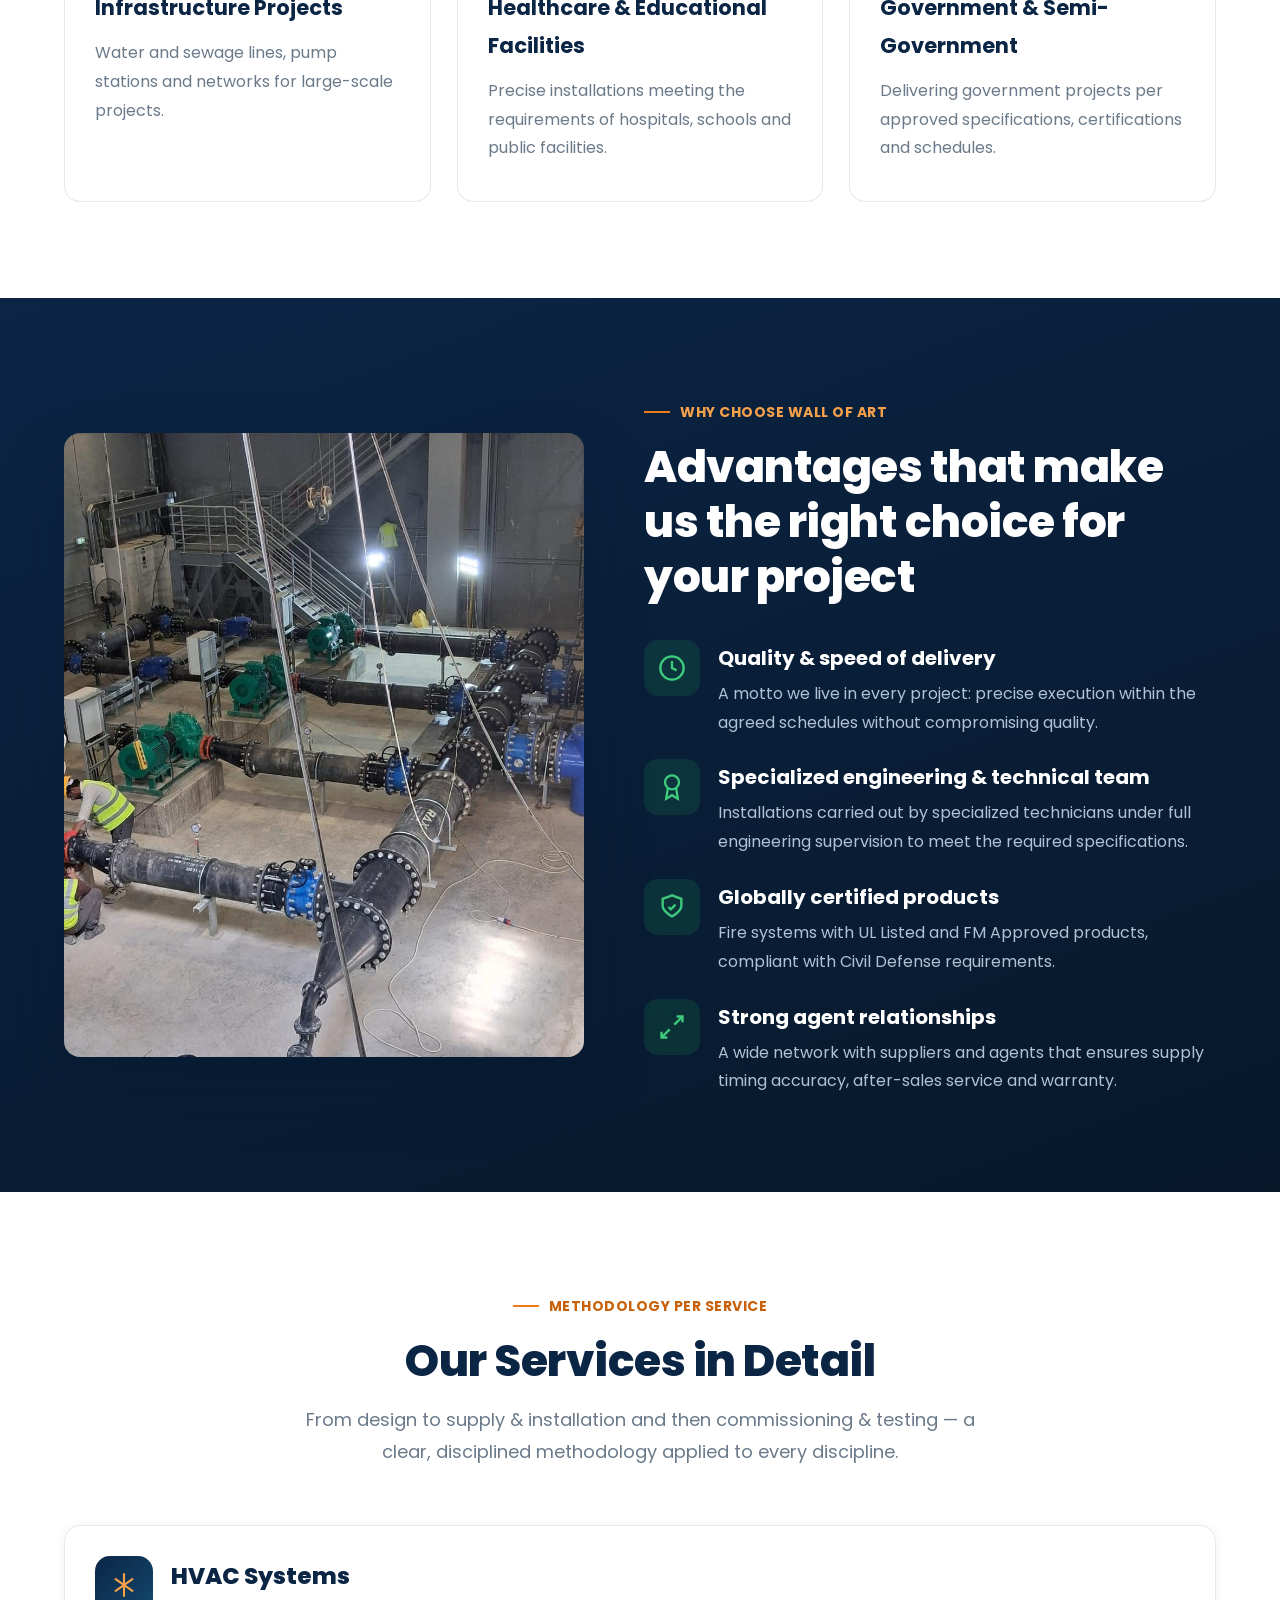
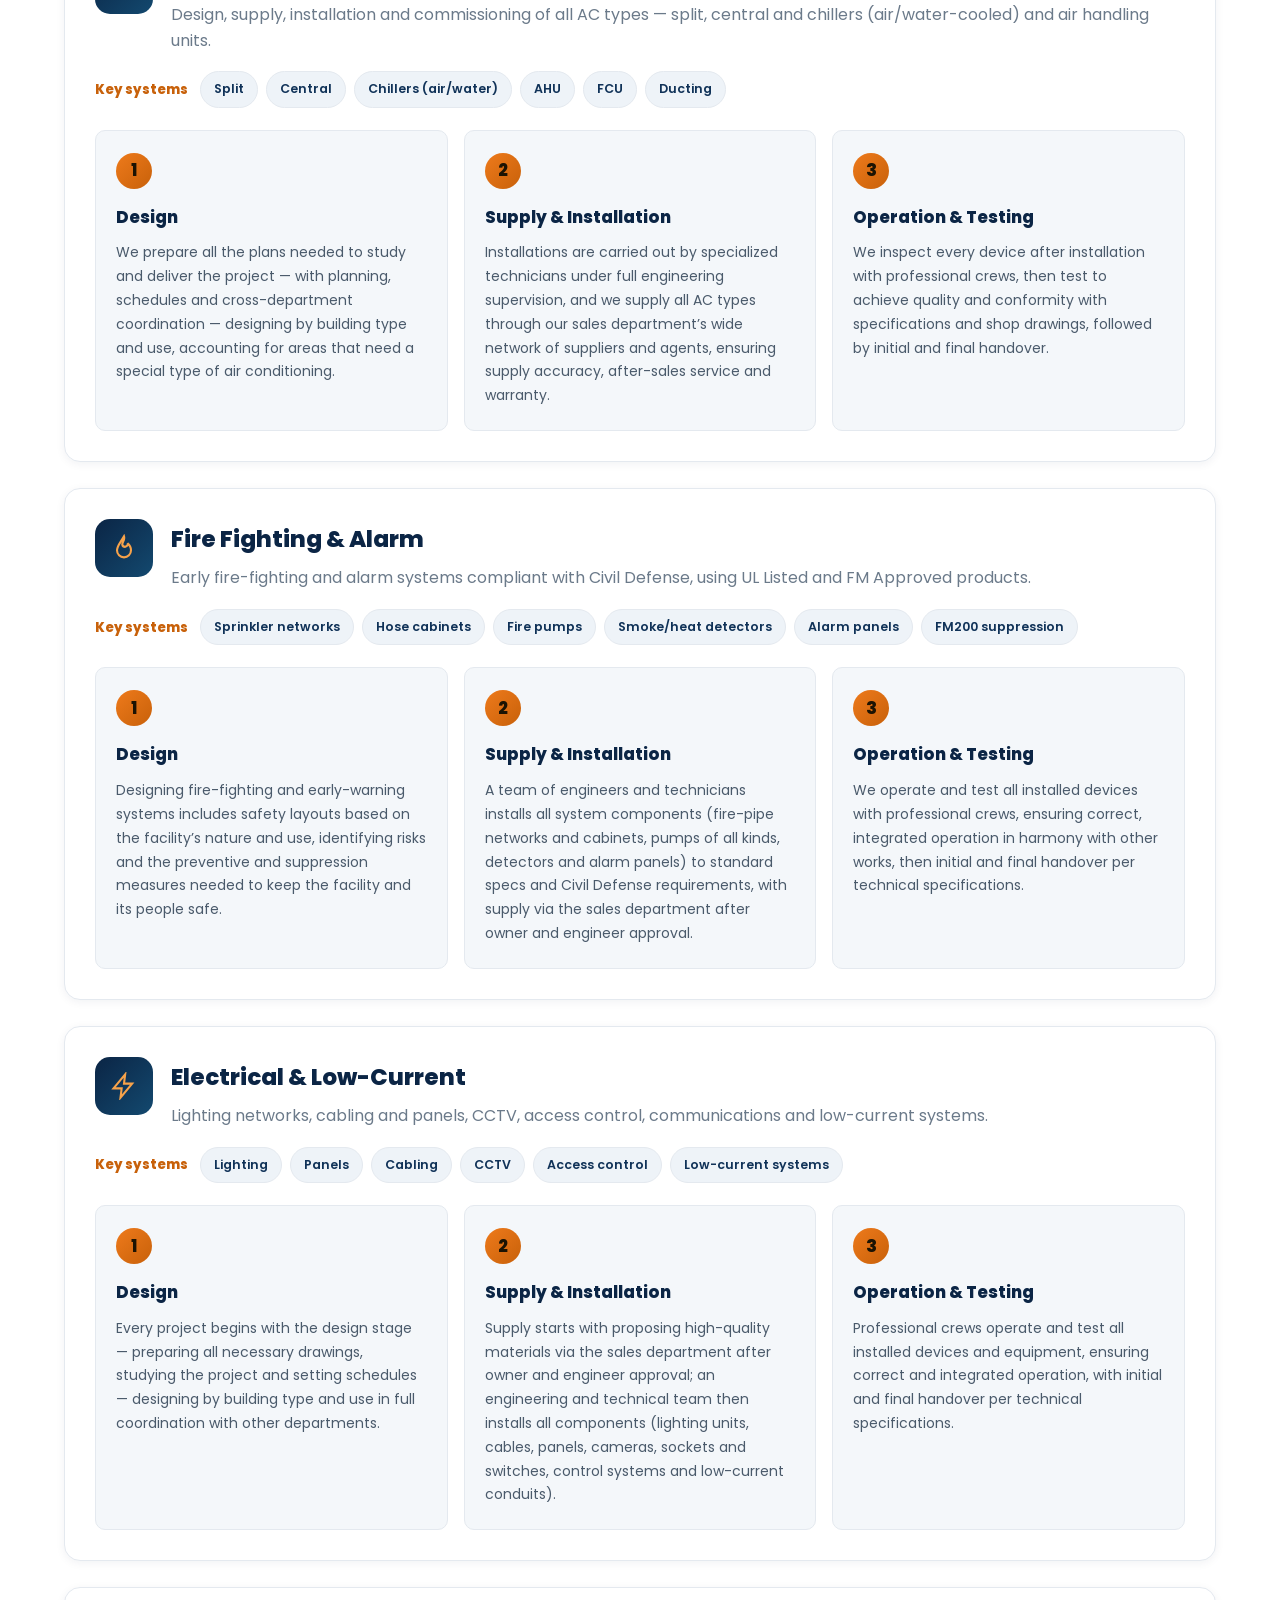
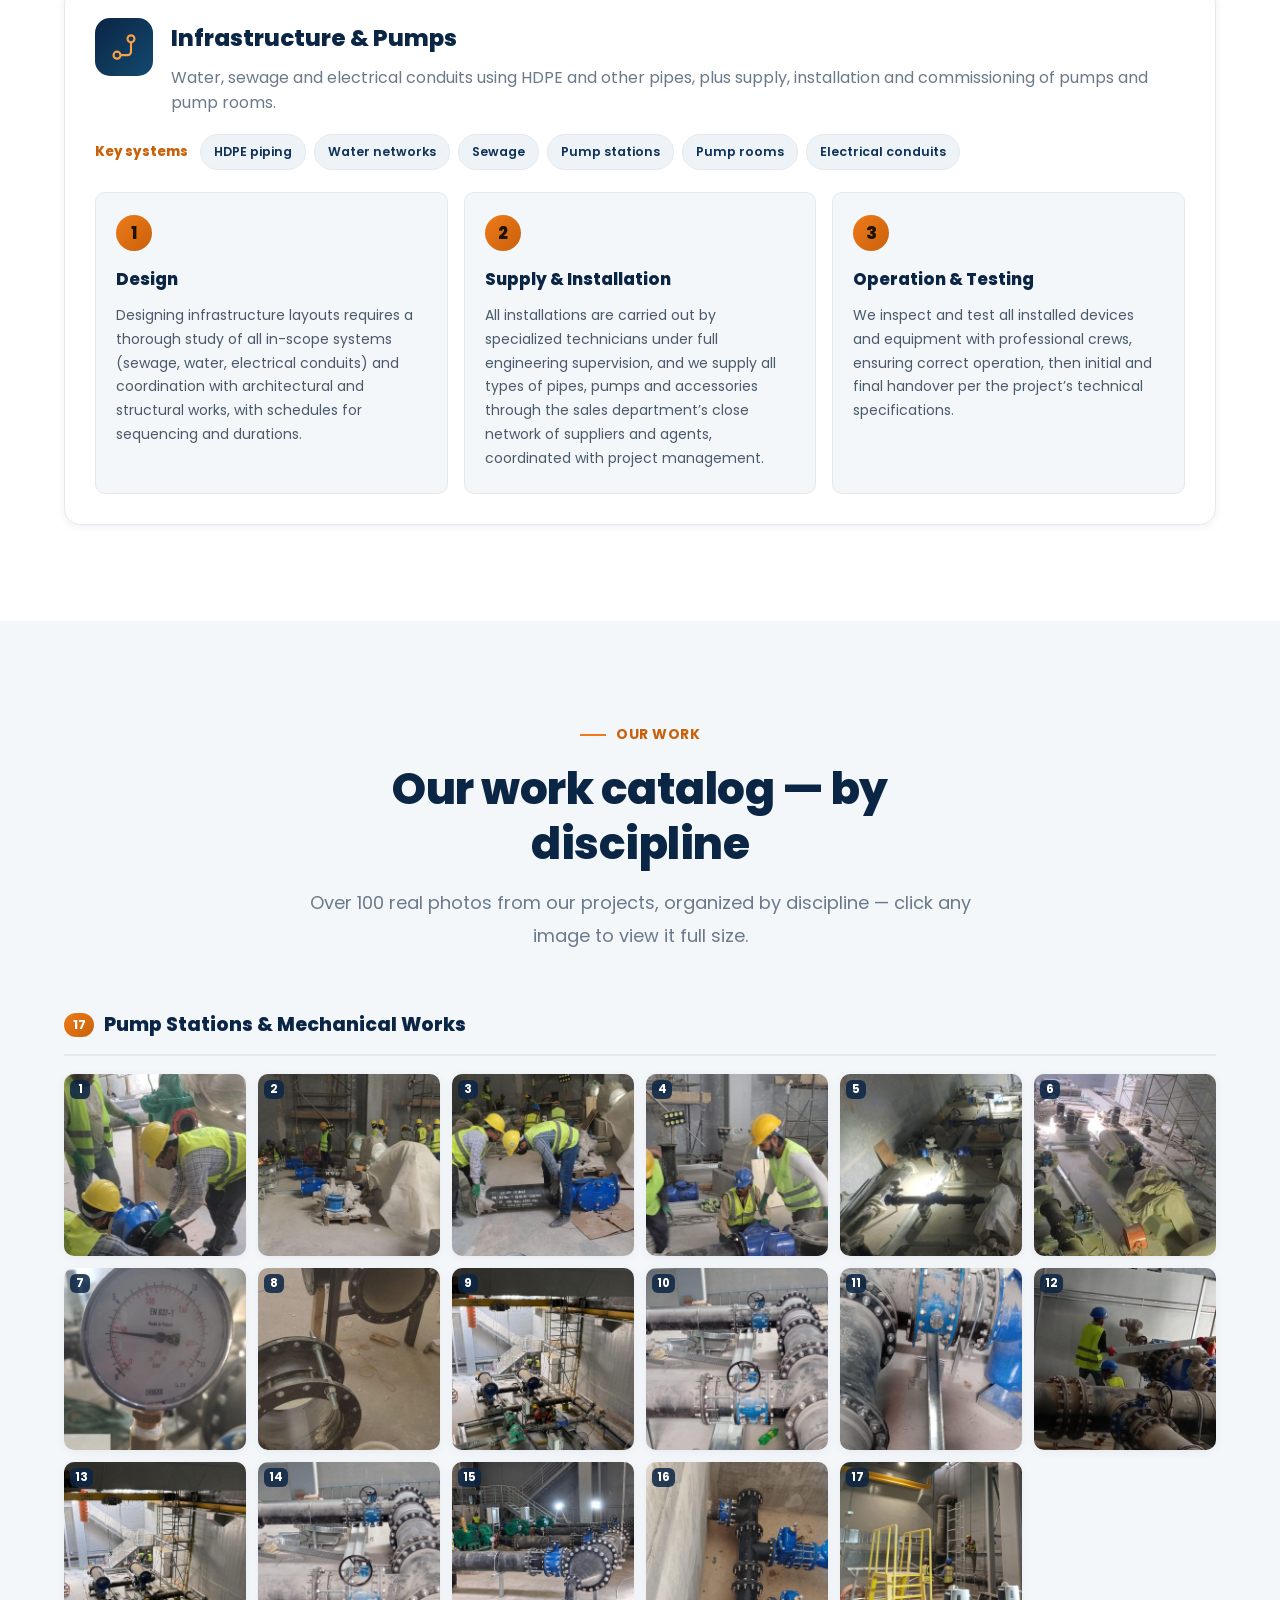
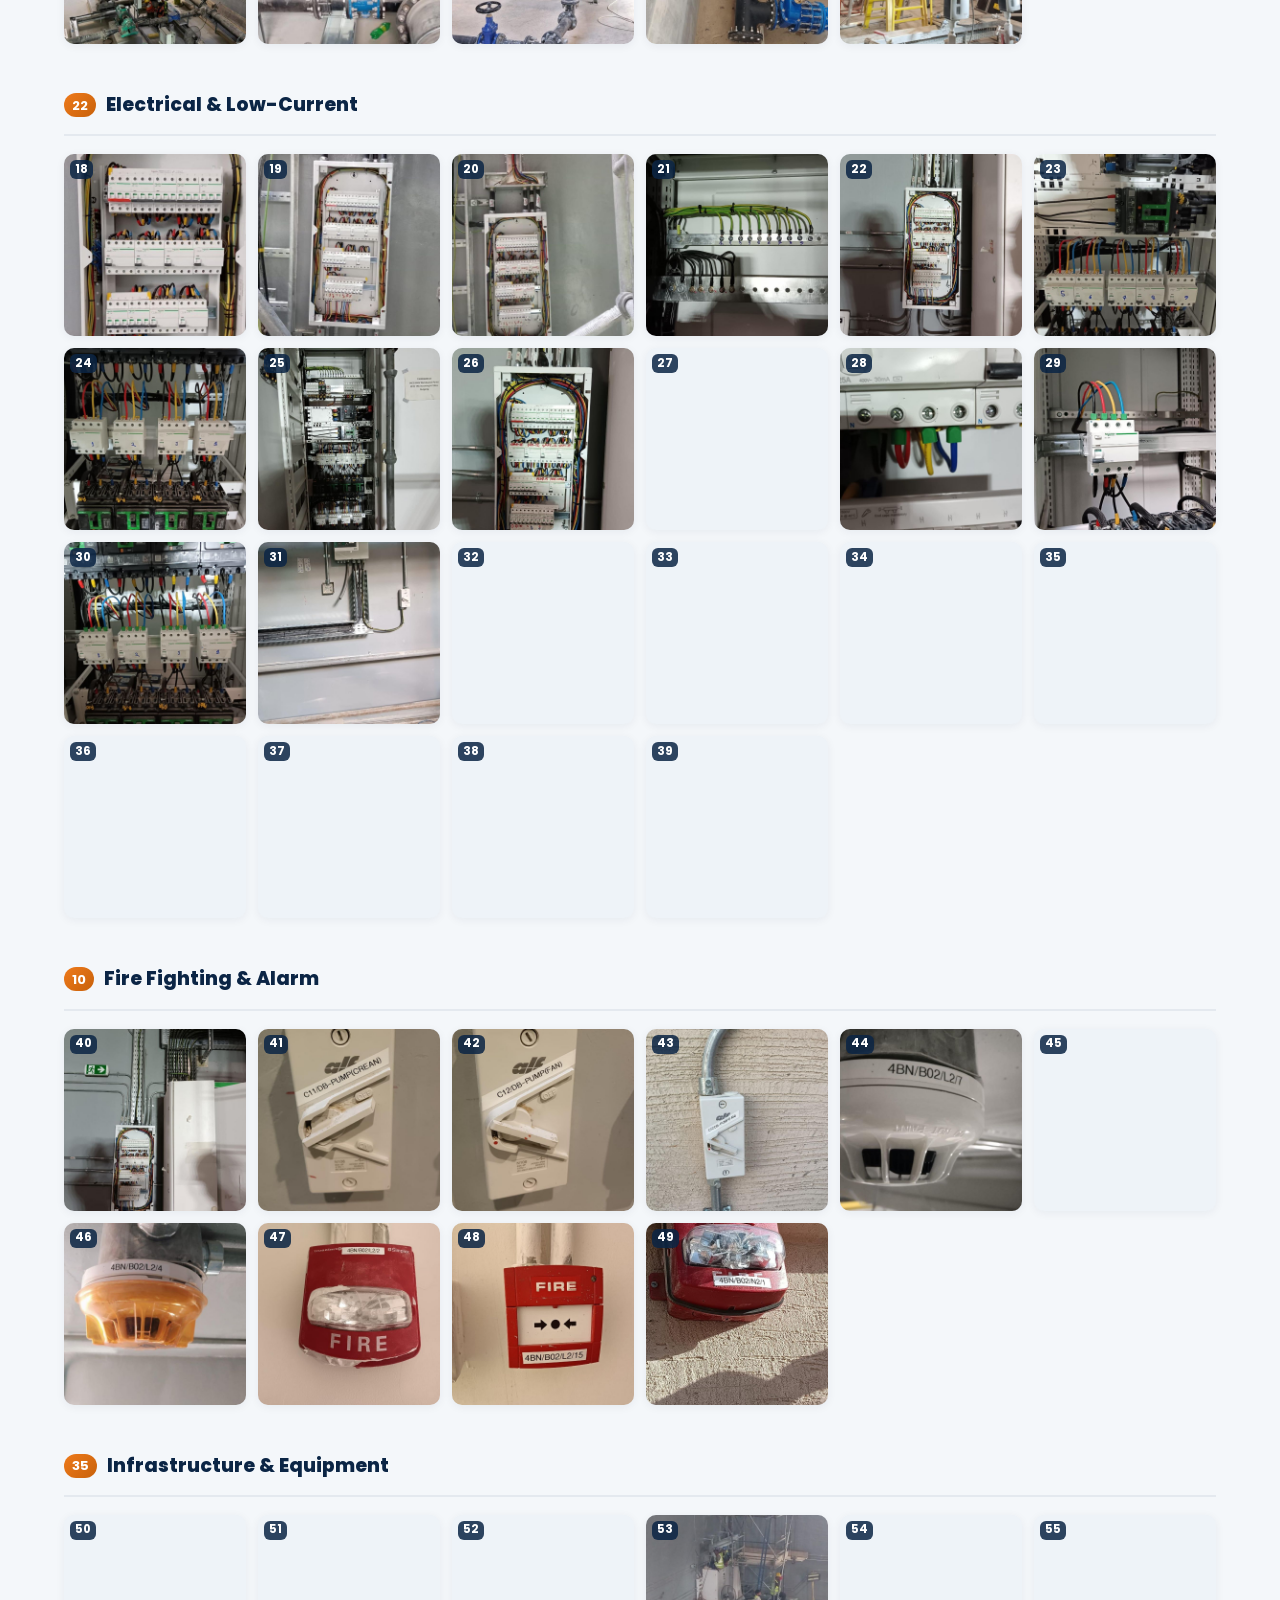
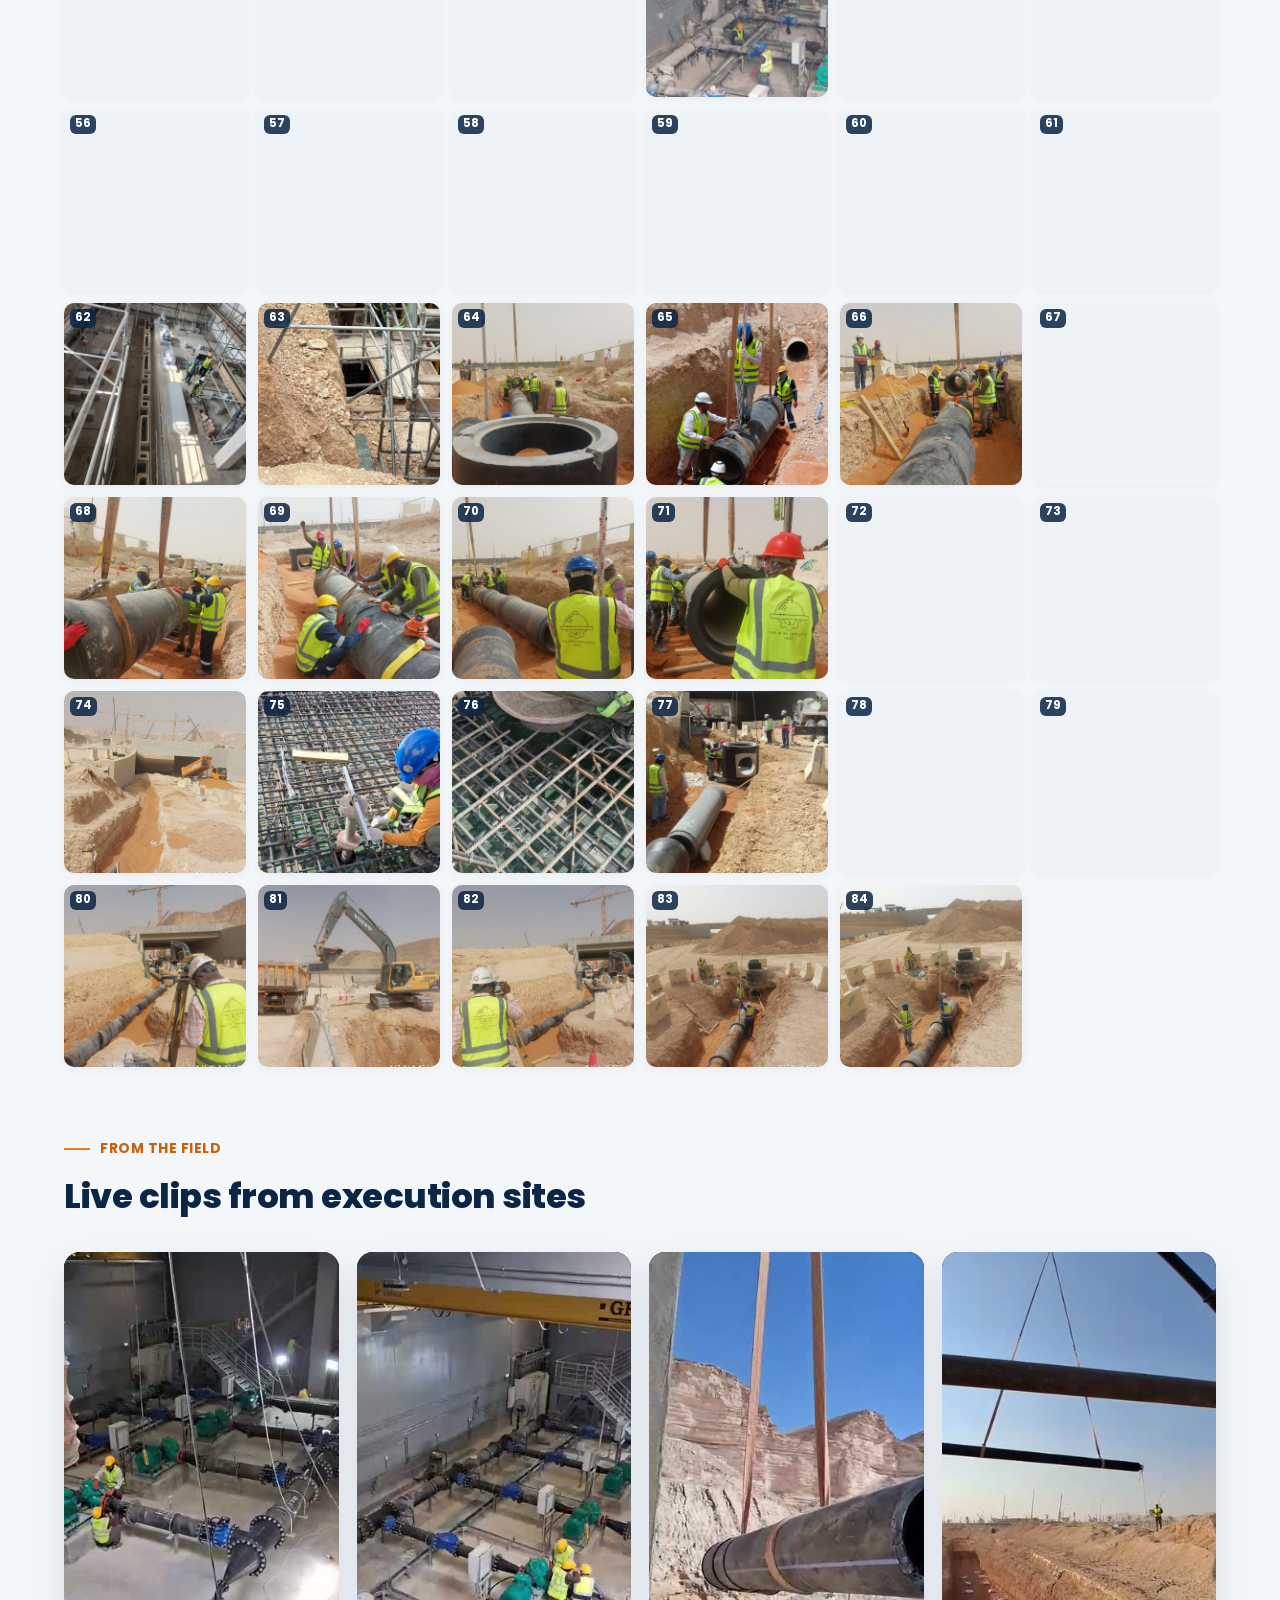
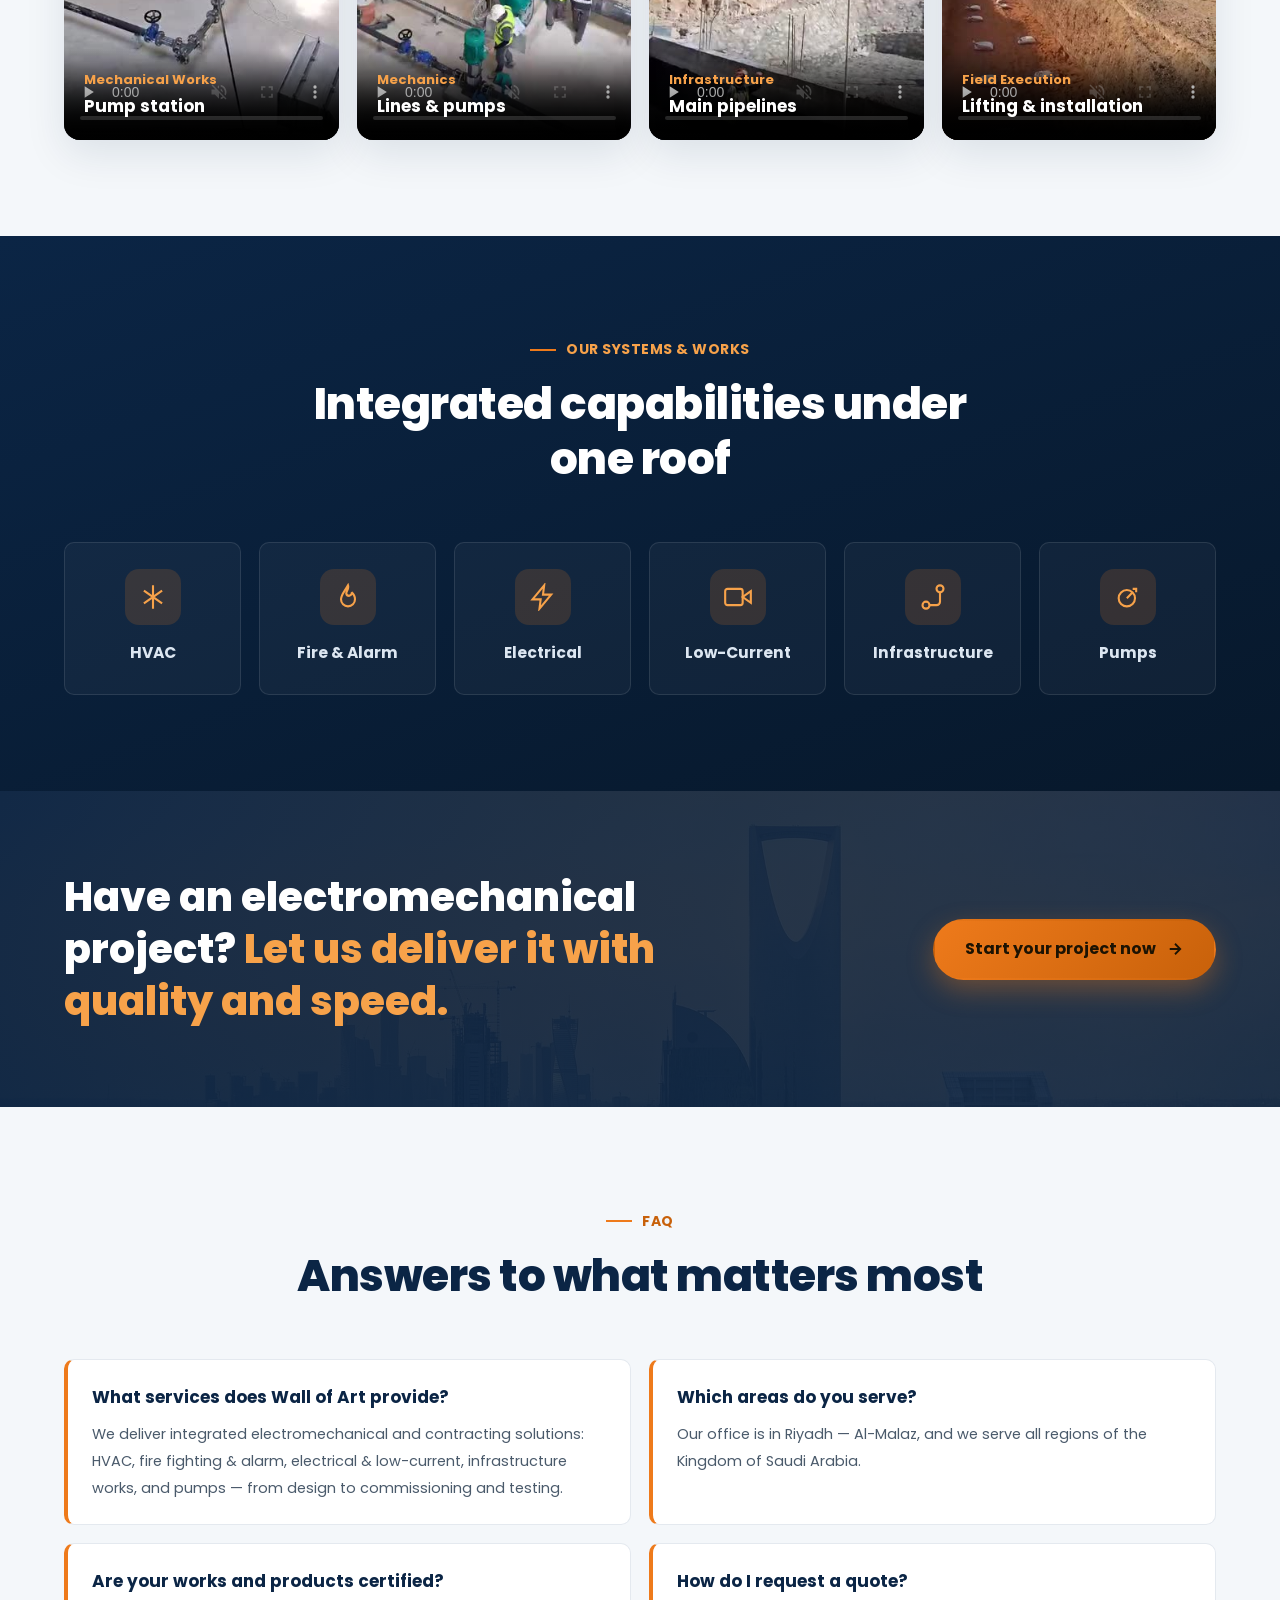
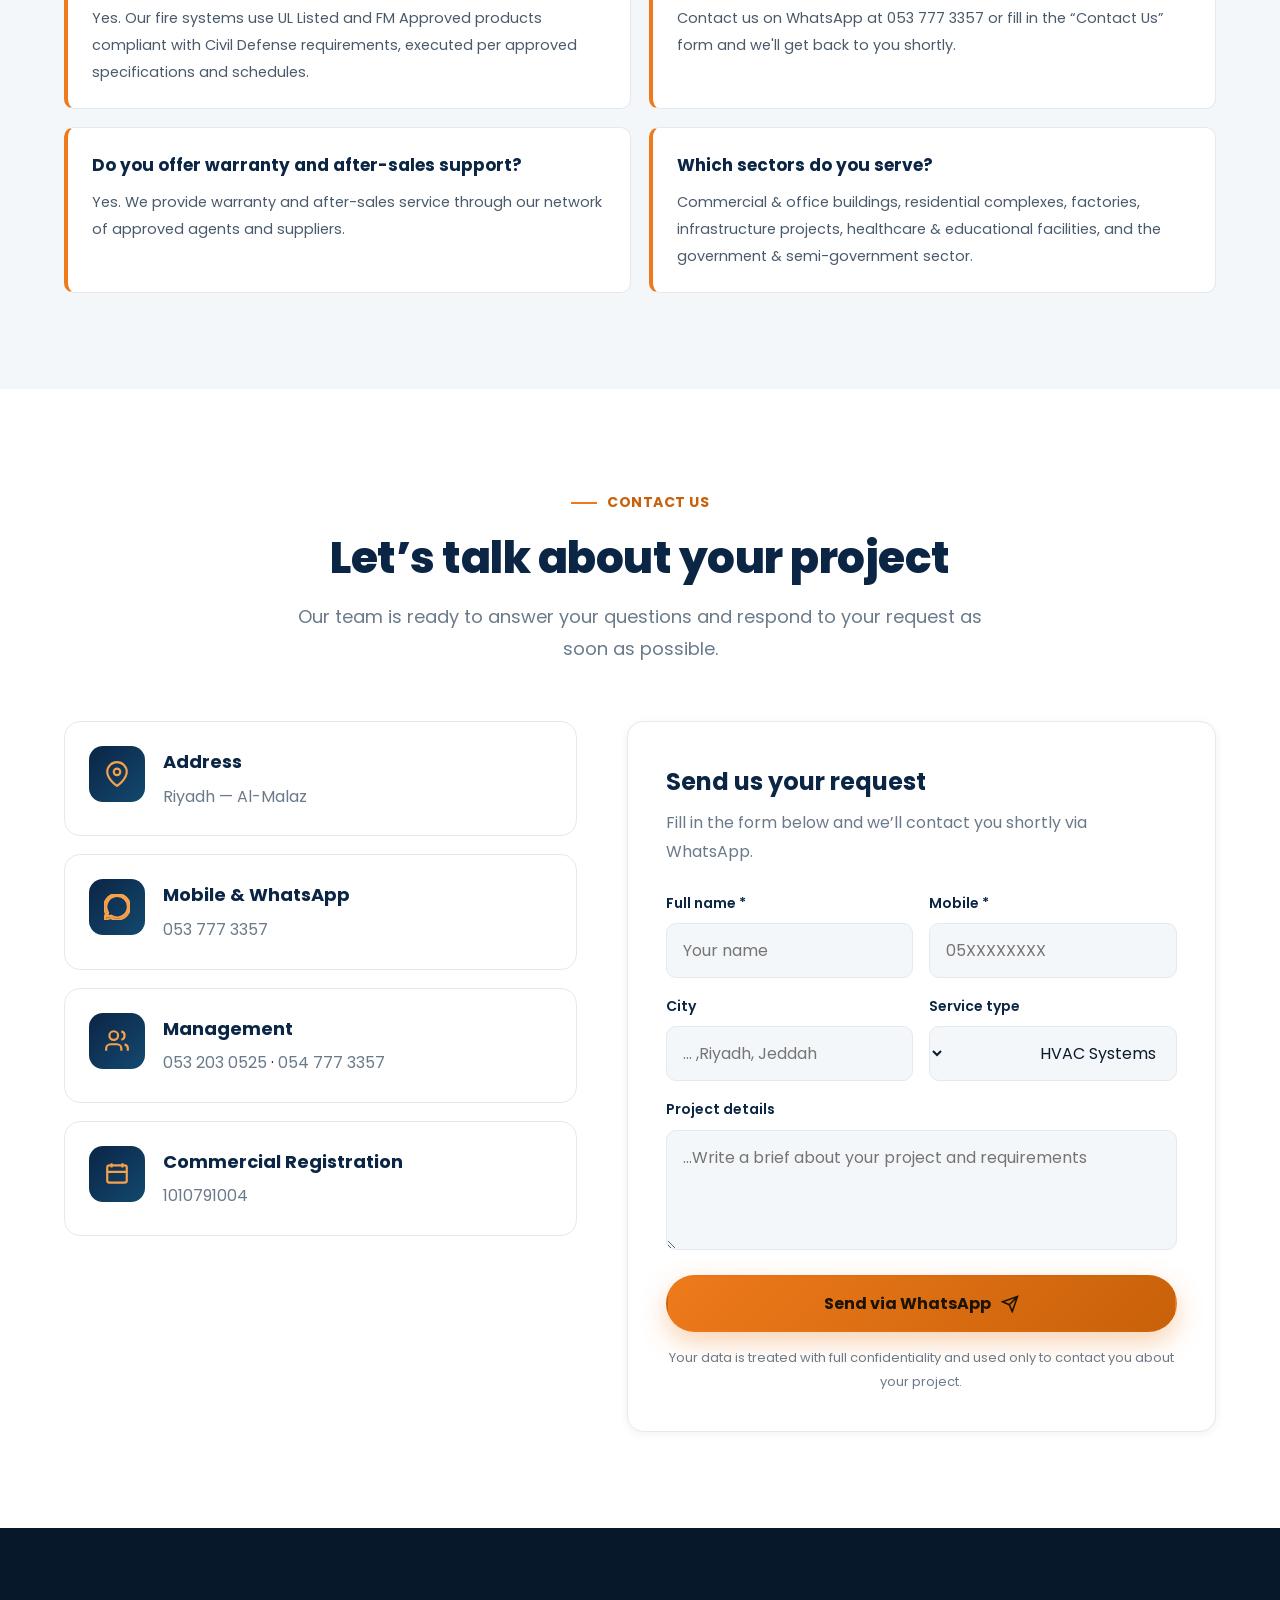
==== commit 2899ed7c: "Add key-systems chips to per-service detail (site + PDF) Under each service's intro, list the real s" ====
--- a/docs/en/index.html
+++ b/docs/en/index.html
@@ -379,6 +379,7 @@
           <span class="svc-detail-ic"><svg viewBox="0 0 24 24" fill="none" stroke="currentColor" stroke-width="1.8"><path d="M12 2v20M4.2 6.5l15.6 11M19.8 6.5 4.2 17.5"/></svg></span>
           <div><h3>HVAC Systems</h3><p>Design, supply, installation and commissioning of all AC types — split, central and chillers (air/water-cooled) and air handling units.</p></div>
         </div>
+        <div class="svc-chips"><span class="lbl">Key systems</span><span class="svc-chip">Split</span><span class="svc-chip">Central</span><span class="svc-chip">Chillers (air/water)</span><span class="svc-chip">AHU</span><span class="svc-chip">FCU</span><span class="svc-chip">Ducting</span></div>
         <div class="stage-cards">
           <div class="stage-card"><span class="sn">1</span><h4>Design</h4><p>We prepare all the plans needed to study and deliver the project — with planning, schedules and cross-department coordination — designing by building type and use, accounting for areas that need a special type of air conditioning.</p></div>
           <div class="stage-card"><span class="sn">2</span><h4>Supply &amp; Installation</h4><p>Installations are carried out by specialized technicians under full engineering supervision, and we supply all AC types through our sales department’s wide network of suppliers and agents, ensuring supply accuracy, after-sales service and warranty.</p></div>
@@ -390,6 +391,7 @@
           <span class="svc-detail-ic"><svg viewBox="0 0 24 24" fill="none" stroke="currentColor" stroke-width="1.8"><path d="M12 2c1 3.5-1.5 4.5-1.5 7A2.5 2.5 0 0 0 13 11c2-.5 2.5-2 2-3 2 1.5 3 3.7 3 6a6 6 0 1 1-12 0c0-3.8 2.5-6 6-12z"/></svg></span>
           <div><h3>Fire Fighting &amp; Alarm</h3><p>Early fire-fighting and alarm systems compliant with Civil Defense, using UL Listed and FM Approved products.</p></div>
         </div>
+        <div class="svc-chips"><span class="lbl">Key systems</span><span class="svc-chip">Sprinkler networks</span><span class="svc-chip">Hose cabinets</span><span class="svc-chip">Fire pumps</span><span class="svc-chip">Smoke/heat detectors</span><span class="svc-chip">Alarm panels</span><span class="svc-chip">FM200 suppression</span></div>
         <div class="stage-cards">
           <div class="stage-card"><span class="sn">1</span><h4>Design</h4><p>Designing fire-fighting and early-warning systems includes safety layouts based on the facility’s nature and use, identifying risks and the preventive and suppression measures needed to keep the facility and its people safe.</p></div>
           <div class="stage-card"><span class="sn">2</span><h4>Supply &amp; Installation</h4><p>A team of engineers and technicians installs all system components (fire-pipe networks and cabinets, pumps of all kinds, detectors and alarm panels) to standard specs and Civil Defense requirements, with supply via the sales department after owner and engineer approval.</p></div>
@@ -401,6 +403,7 @@
           <span class="svc-detail-ic"><svg viewBox="0 0 24 24" fill="none" stroke="currentColor" stroke-width="1.8"><path d="M13 2 3 14h7l-1 8 10-12h-7l1-8z"/></svg></span>
           <div><h3>Electrical &amp; Low-Current</h3><p>Lighting networks, cabling and panels, CCTV, access control, communications and low-current systems.</p></div>
         </div>
+        <div class="svc-chips"><span class="lbl">Key systems</span><span class="svc-chip">Lighting</span><span class="svc-chip">Panels</span><span class="svc-chip">Cabling</span><span class="svc-chip">CCTV</span><span class="svc-chip">Access control</span><span class="svc-chip">Low-current systems</span></div>
         <div class="stage-cards">
           <div class="stage-card"><span class="sn">1</span><h4>Design</h4><p>Every project begins with the design stage — preparing all necessary drawings, studying the project and setting schedules — designing by building type and use in full coordination with other departments.</p></div>
           <div class="stage-card"><span class="sn">2</span><h4>Supply &amp; Installation</h4><p>Supply starts with proposing high-quality materials via the sales department after owner and engineer approval; an engineering and technical team then installs all components (lighting units, cables, panels, cameras, sockets and switches, control systems and low-current conduits).</p></div>
@@ -412,6 +415,7 @@
           <span class="svc-detail-ic"><svg viewBox="0 0 24 24" fill="none" stroke="currentColor" stroke-width="1.8"><circle cx="6" cy="19" r="3"/><circle cx="18" cy="5" r="3"/><path d="M9 19h6a3 3 0 0 0 3-3V8"/></svg></span>
           <div><h3>Infrastructure &amp; Pumps</h3><p>Water, sewage and electrical conduits using HDPE and other pipes, plus supply, installation and commissioning of pumps and pump rooms.</p></div>
         </div>
+        <div class="svc-chips"><span class="lbl">Key systems</span><span class="svc-chip">HDPE piping</span><span class="svc-chip">Water networks</span><span class="svc-chip">Sewage</span><span class="svc-chip">Pump stations</span><span class="svc-chip">Pump rooms</span><span class="svc-chip">Electrical conduits</span></div>
         <div class="stage-cards">
           <div class="stage-card"><span class="sn">1</span><h4>Design</h4><p>Designing infrastructure layouts requires a thorough study of all in-scope systems (sewage, water, electrical conduits) and coordination with architectural and structural works, with schedules for sequencing and durations.</p></div>
           <div class="stage-card"><span class="sn">2</span><h4>Supply &amp; Installation</h4><p>All installations are carried out by specialized technicians under full engineering supervision, and we supply all types of pipes, pumps and accessories through the sales department’s close network of suppliers and agents, coordinated with project management.</p></div>
--- a/docs/static/css/style.css
+++ b/docs/static/css/style.css
@@ -293,6 +293,9 @@
 .stage-card .sn { display: flex; width: 36px; height: 36px; border-radius: 50%; background: linear-gradient(135deg, var(--gold-500), var(--gold-600)); color: #1c1303; font-weight: 800; font-size: 17px; align-items: center; justify-content: center; margin-bottom: 14px; }
 .stage-card h4 { font-size: 16.5px; font-weight: 800; color: var(--navy-800); margin-bottom: 9px; }
 .stage-card p { font-size: 14px; color: var(--slate); line-height: 1.7; }
+.svc-chips { display: flex; flex-wrap: wrap; gap: 8px; align-items: center; margin: -6px 0 22px; }
+.svc-chips .lbl { font-size: 13px; font-weight: 800; color: var(--gold-600); margin-inline-end: 4px; }
+.svc-chip { font-size: 12.5px; font-weight: 600; color: var(--navy-700); background: var(--bg-soft-2); border: 1px solid var(--line); border-radius: 50px; padding: 6px 13px; }
 
 /* ---------- Gallery ---------- */
 .gallery { display: grid; grid-template-columns: repeat(4, 1fr); grid-auto-rows: 200px; gap: 16px; }
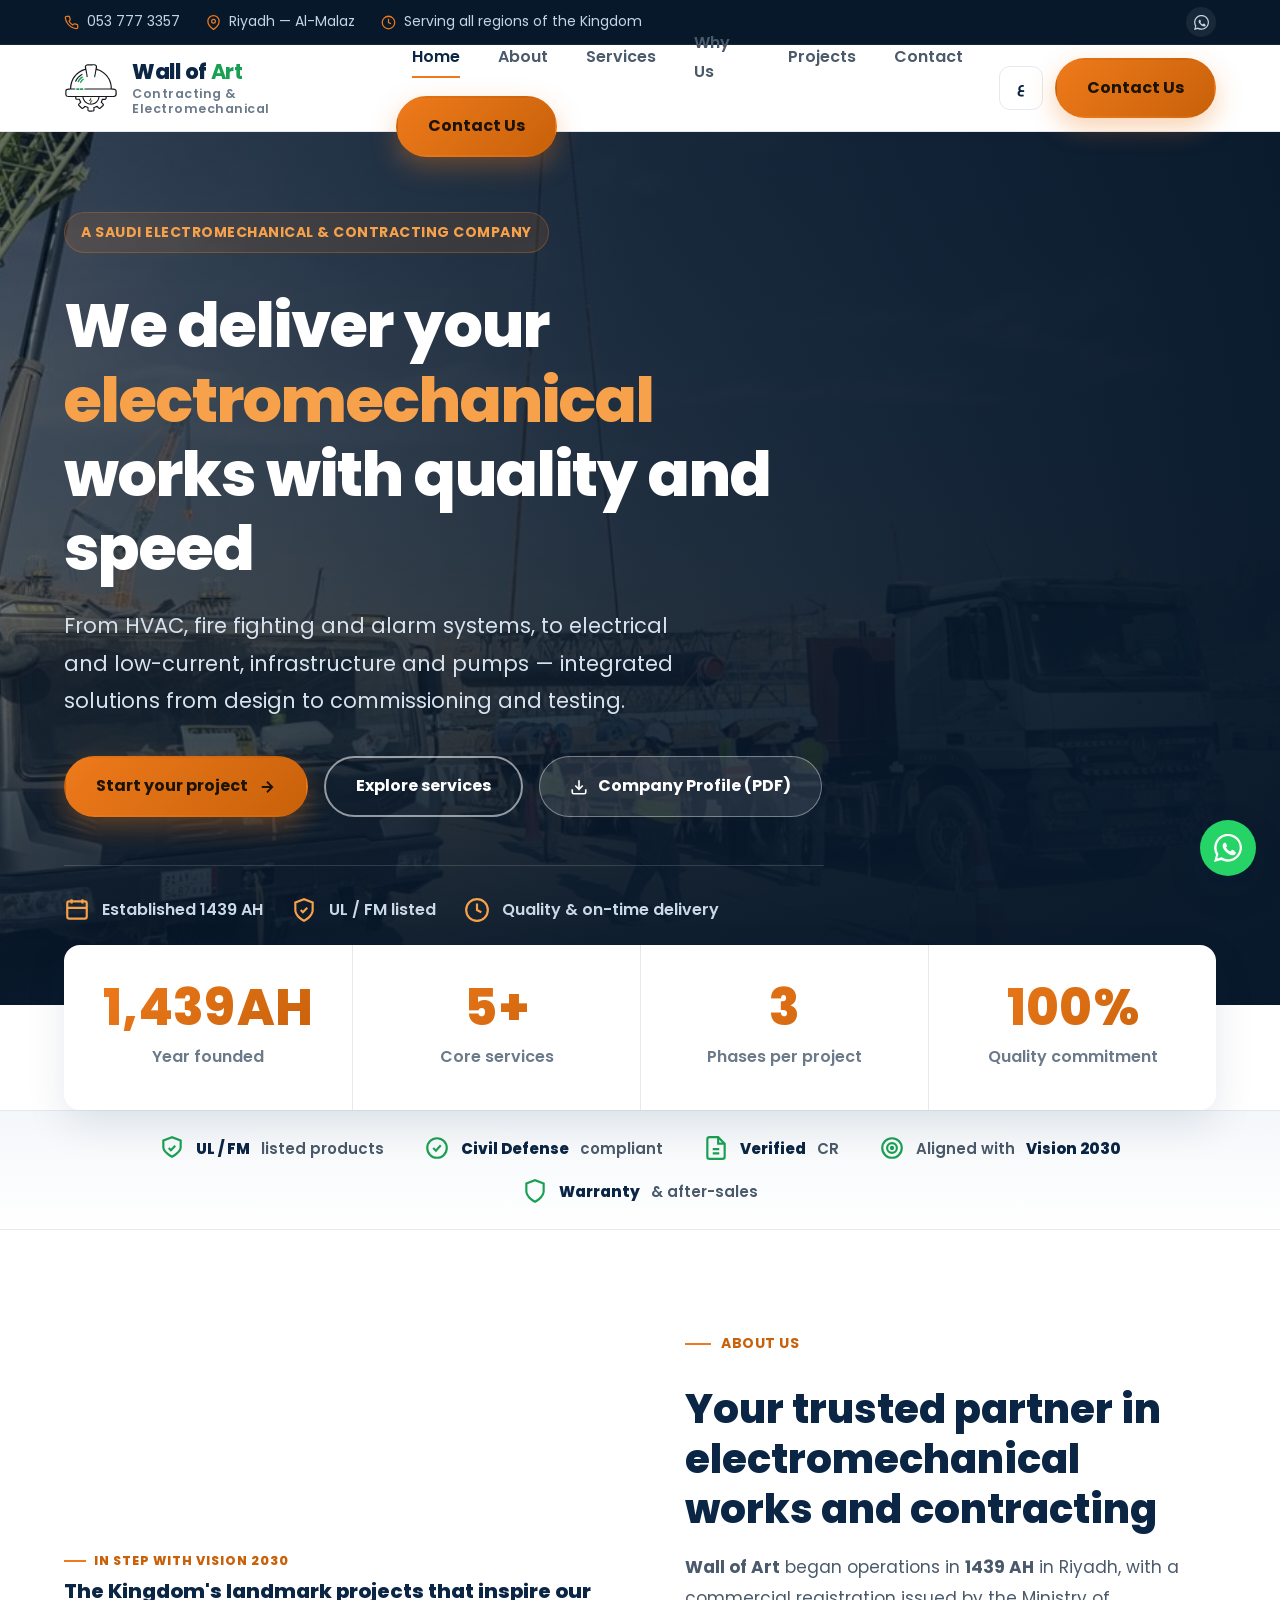
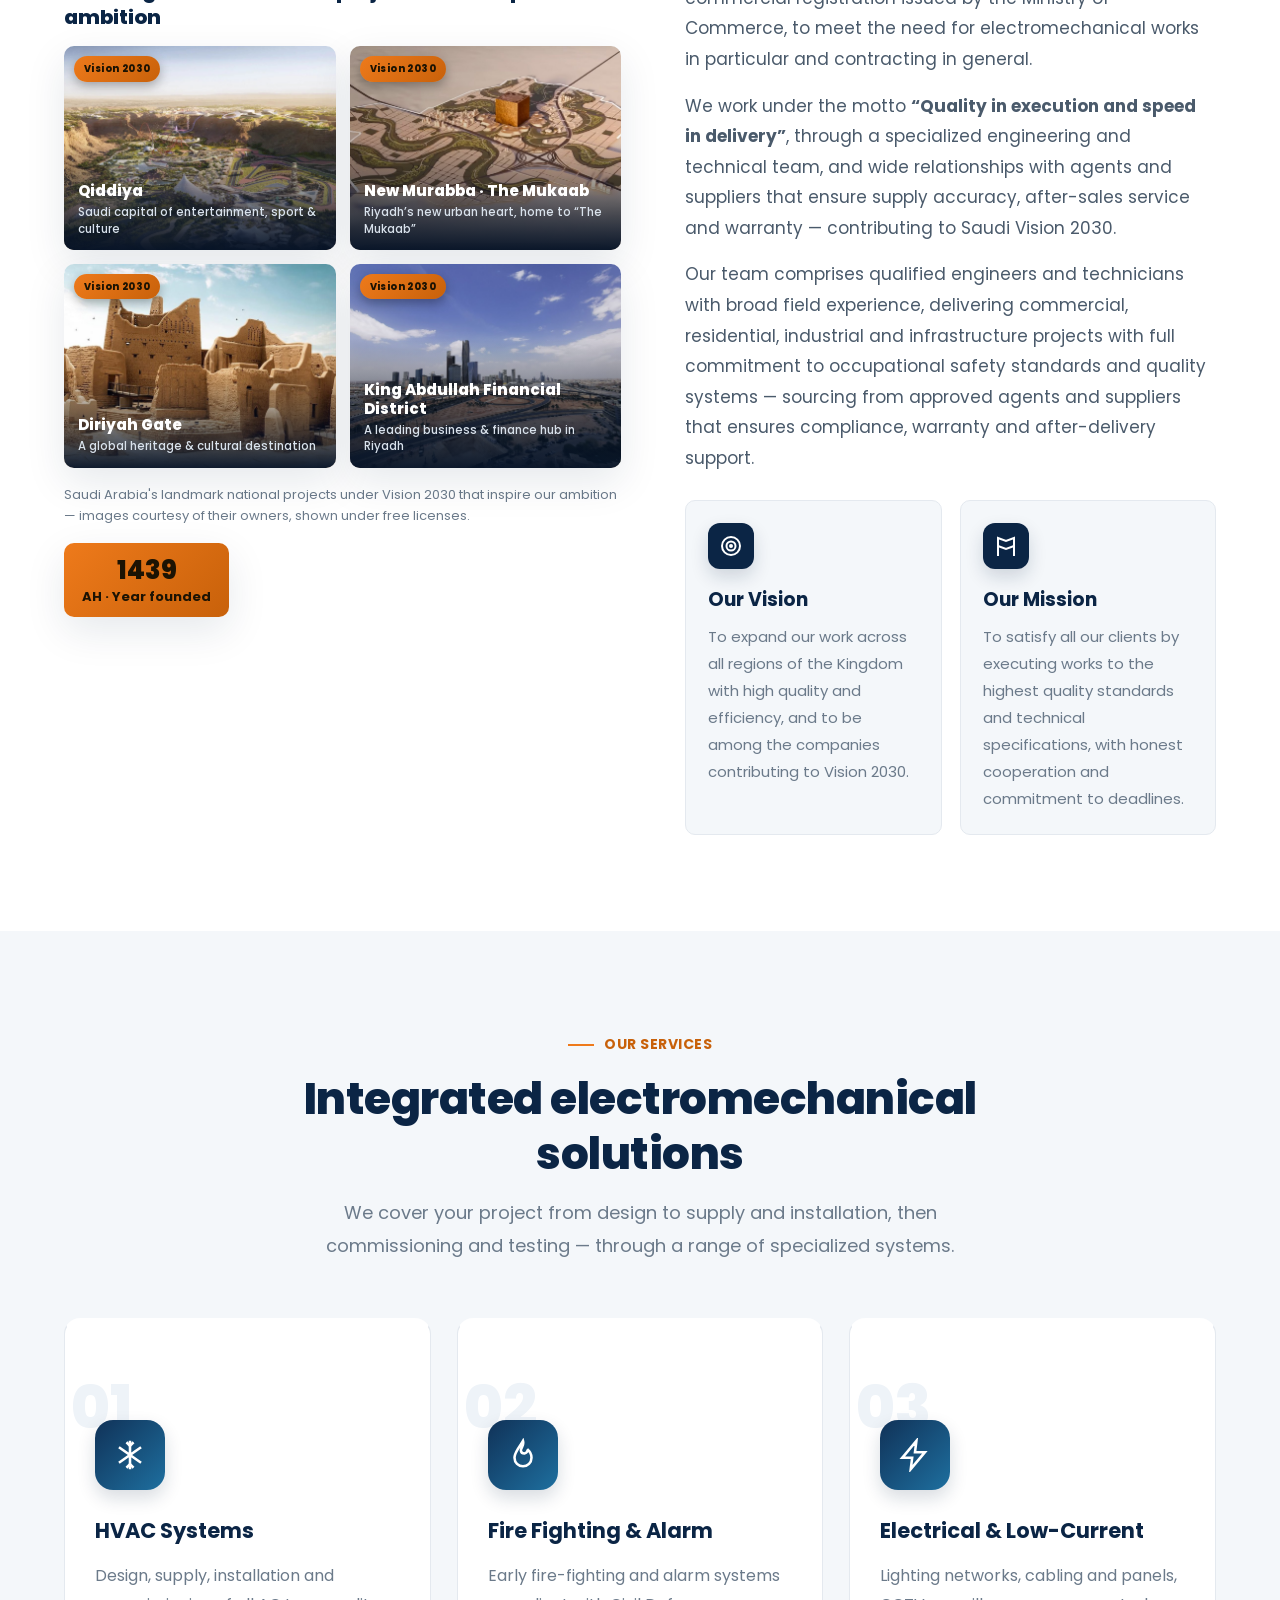
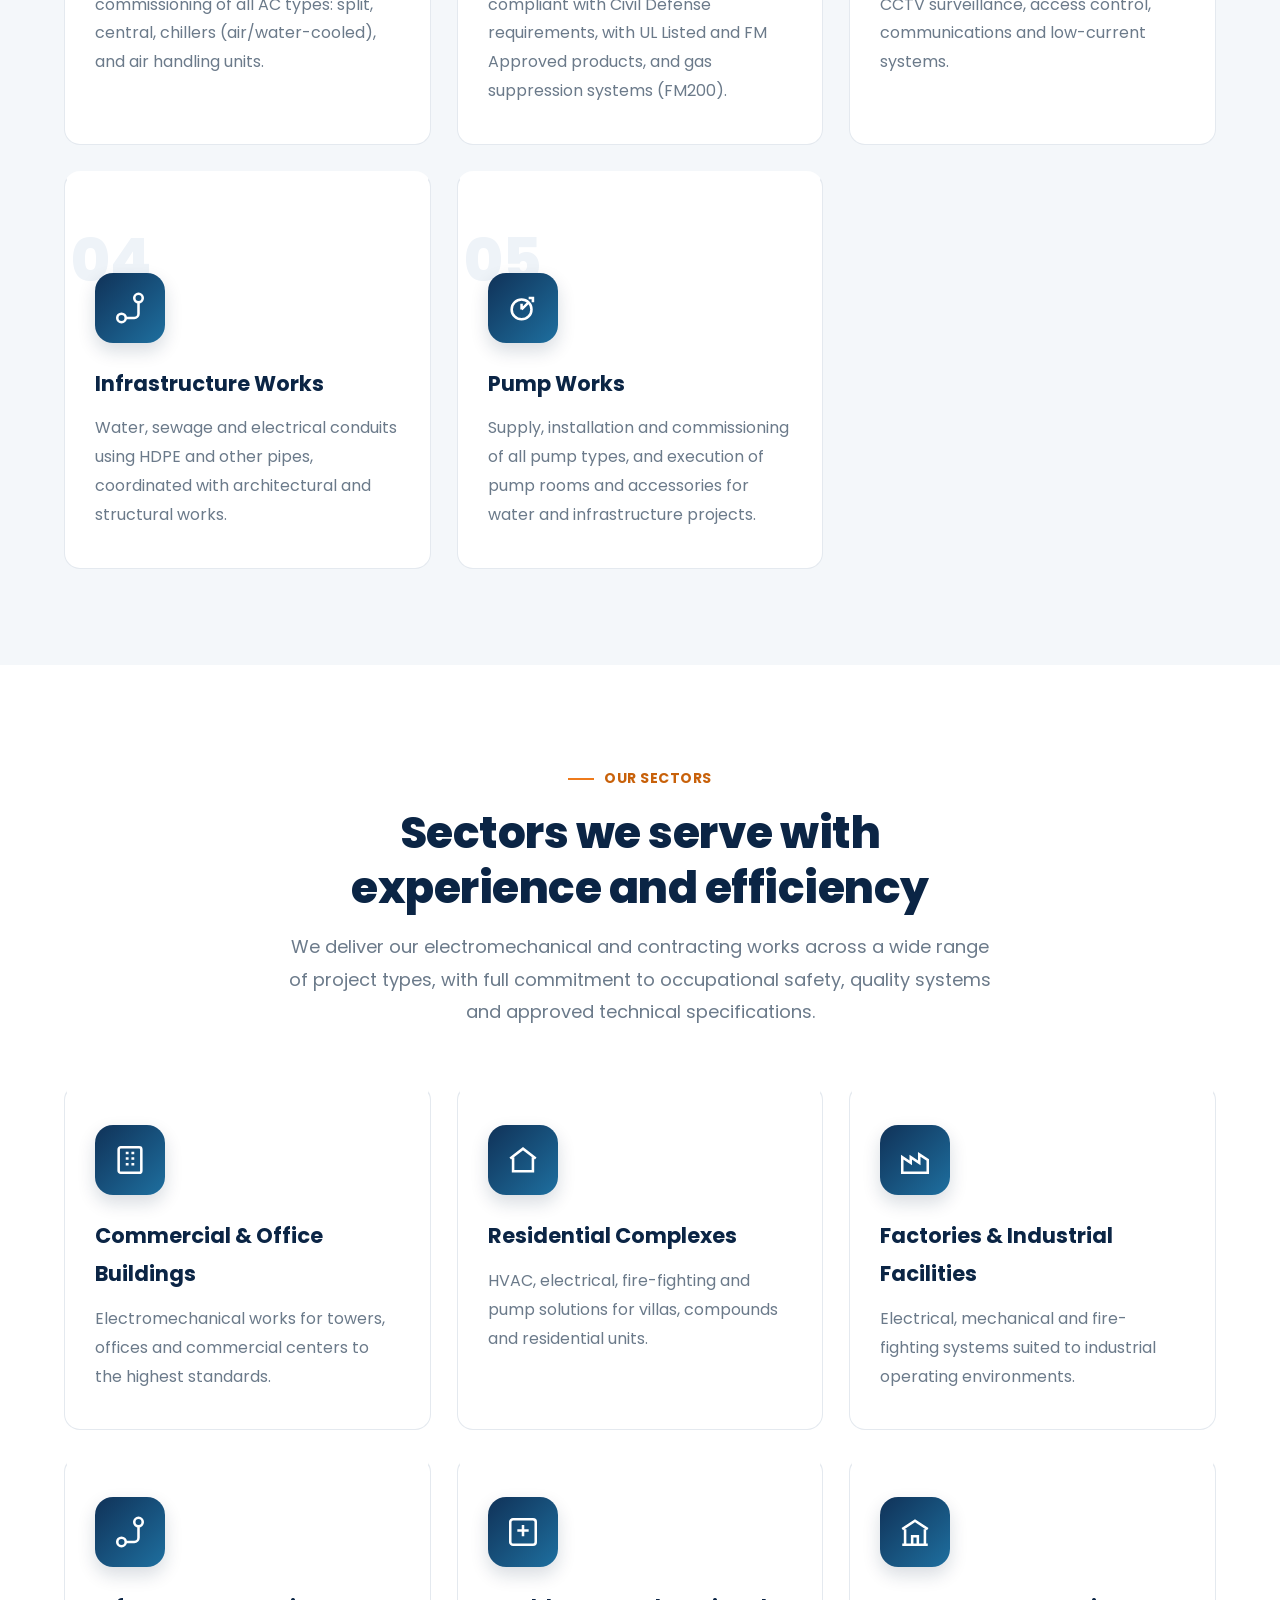
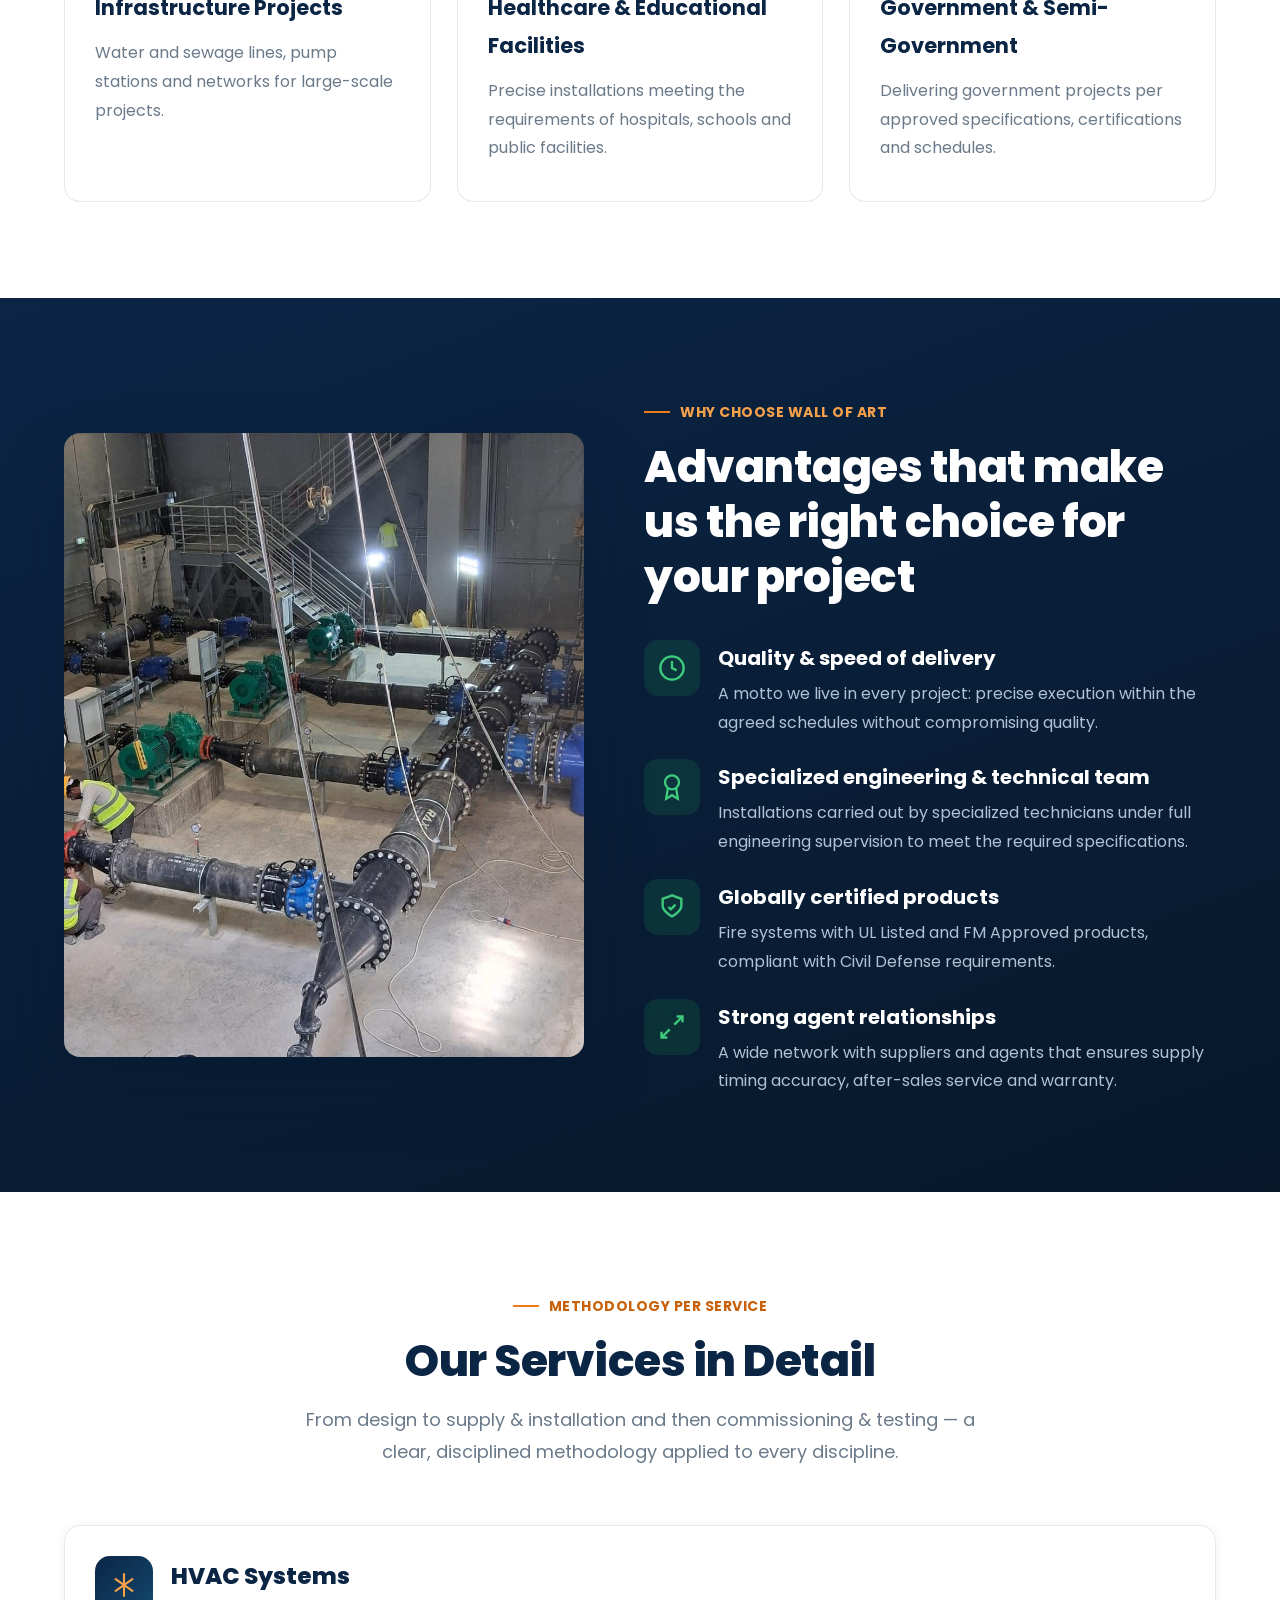
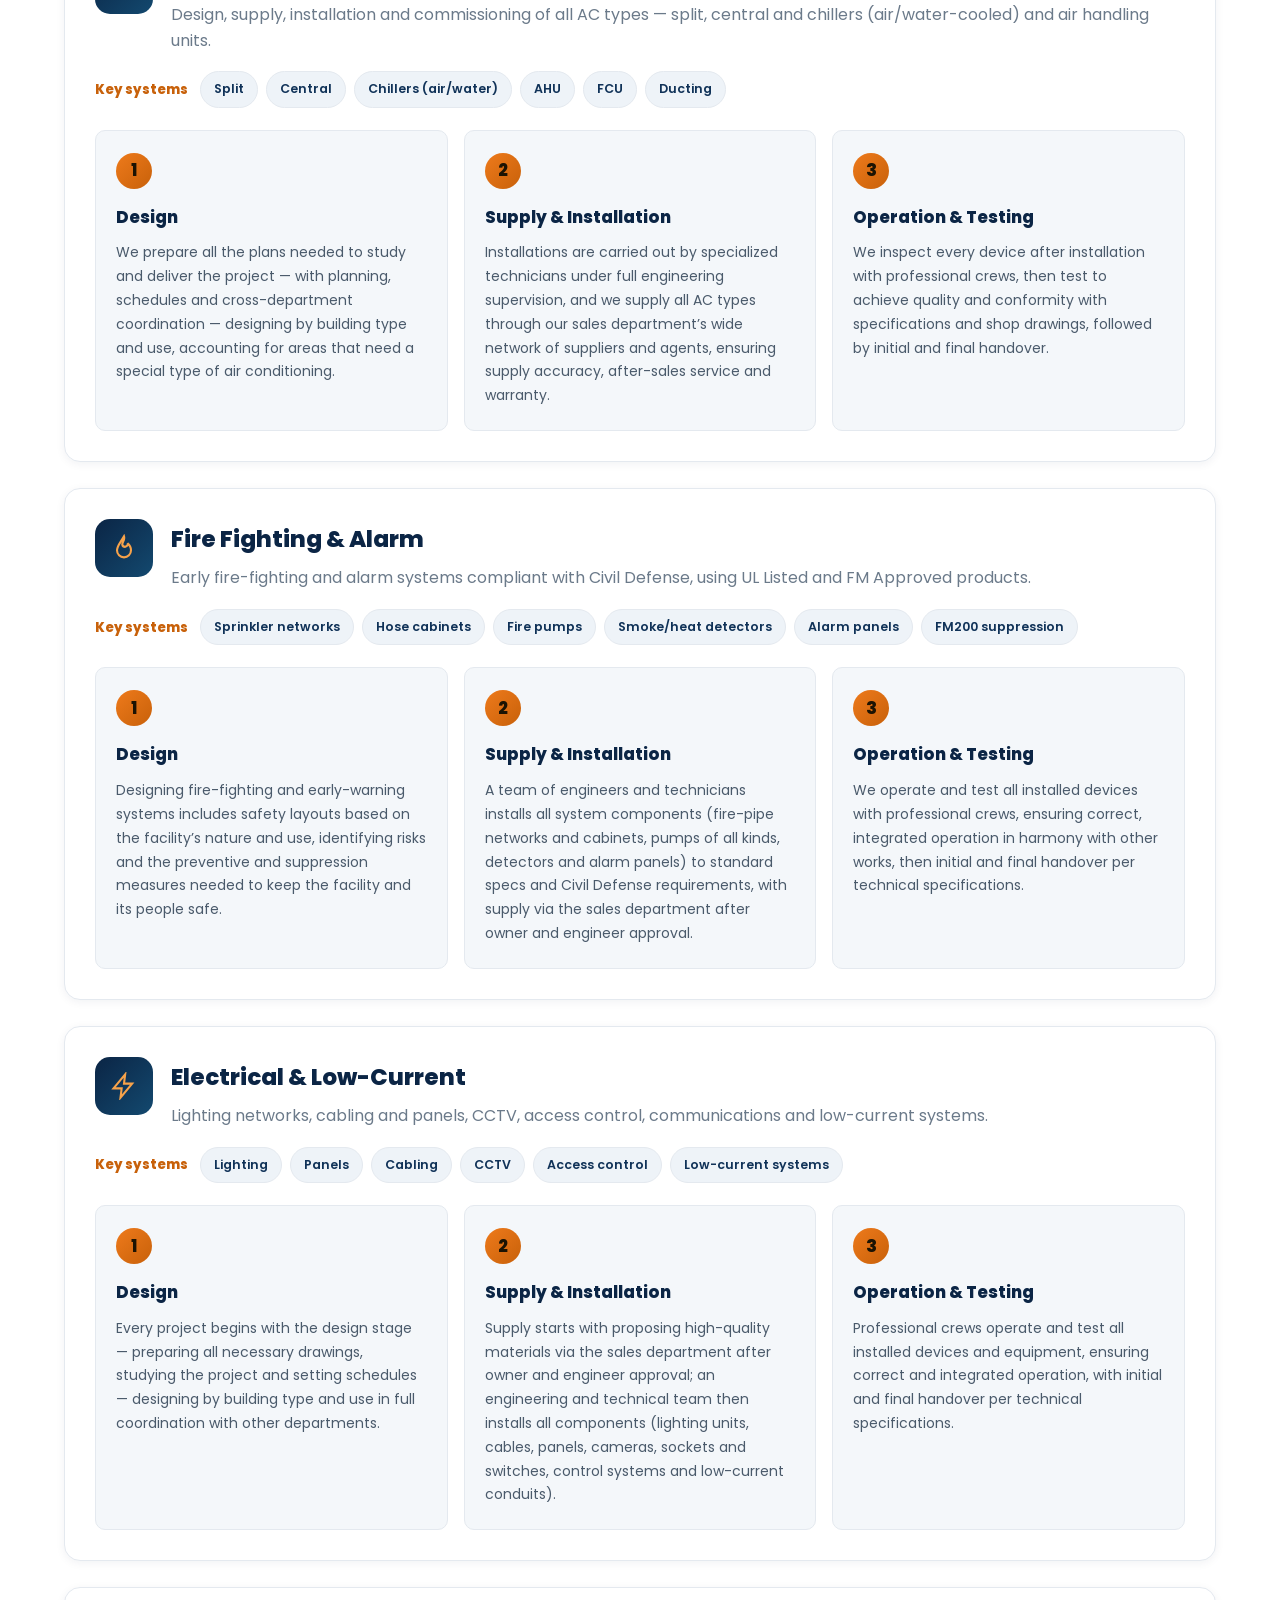
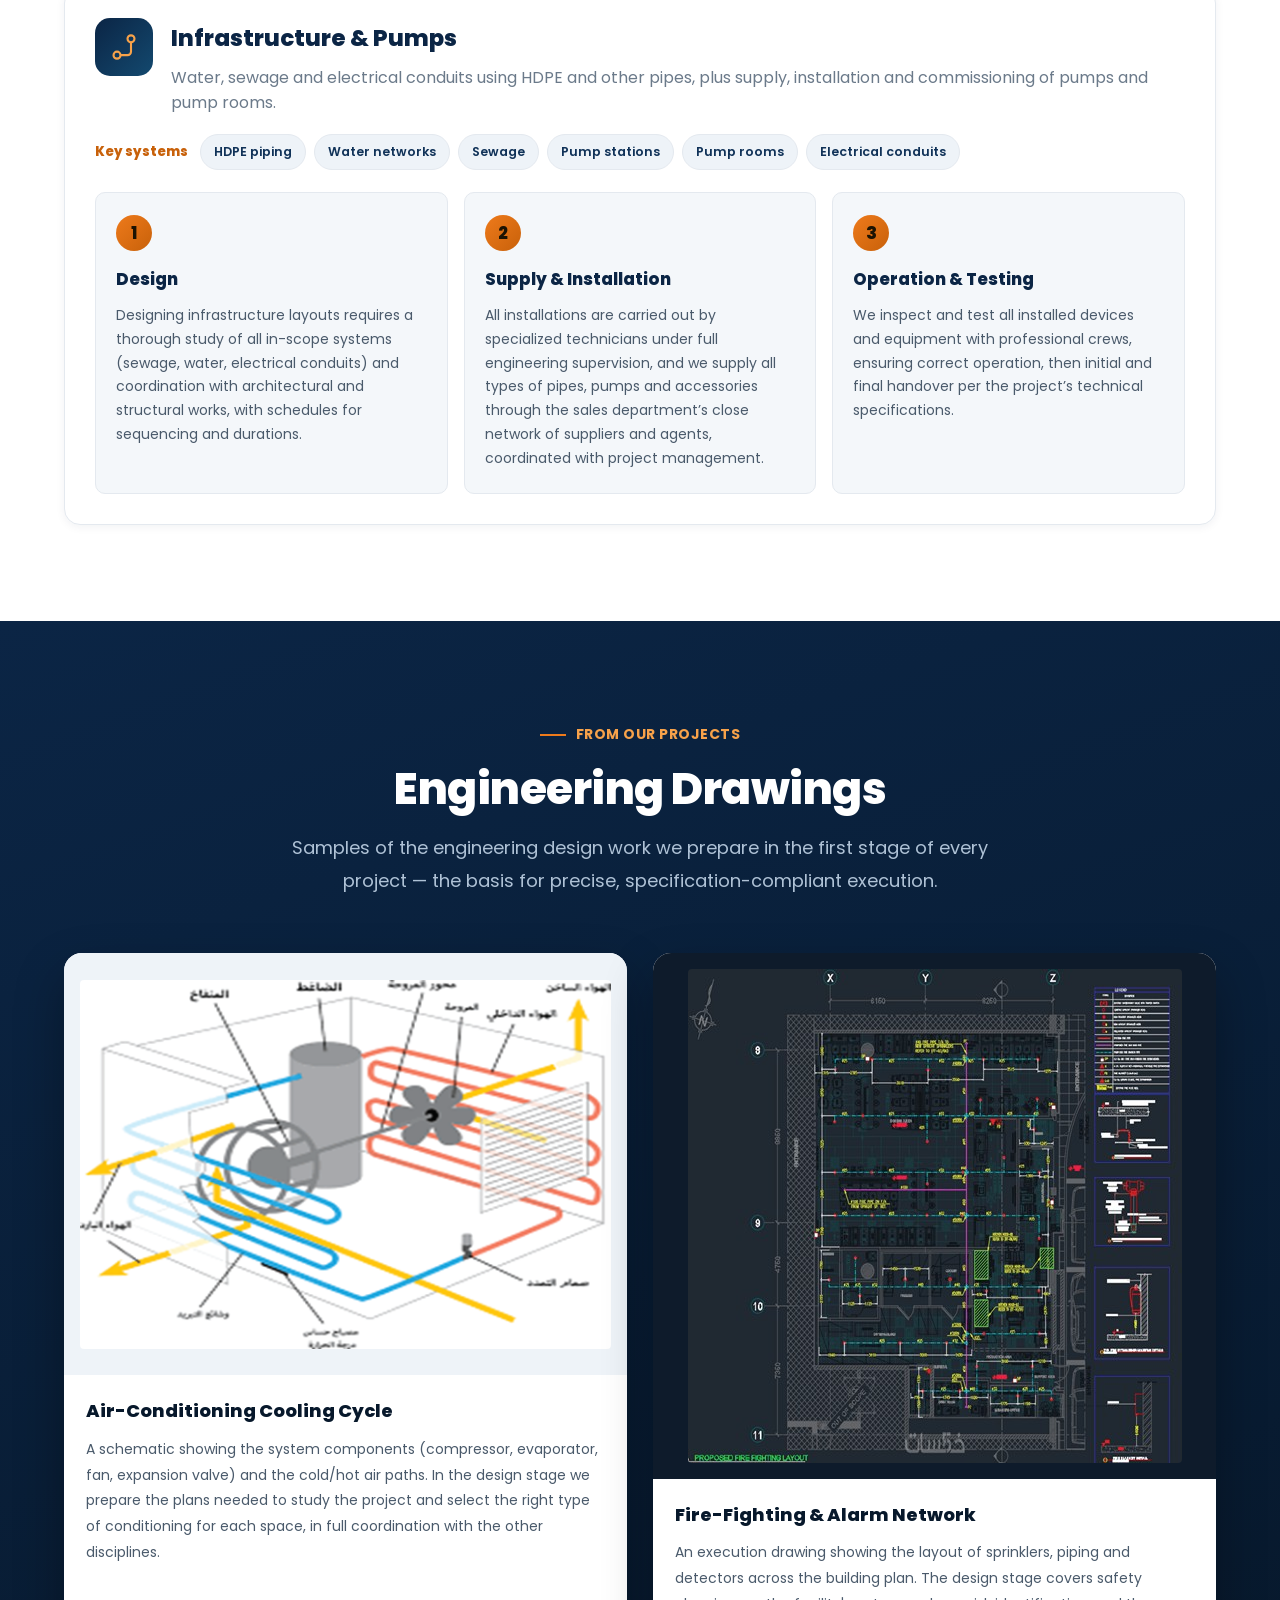
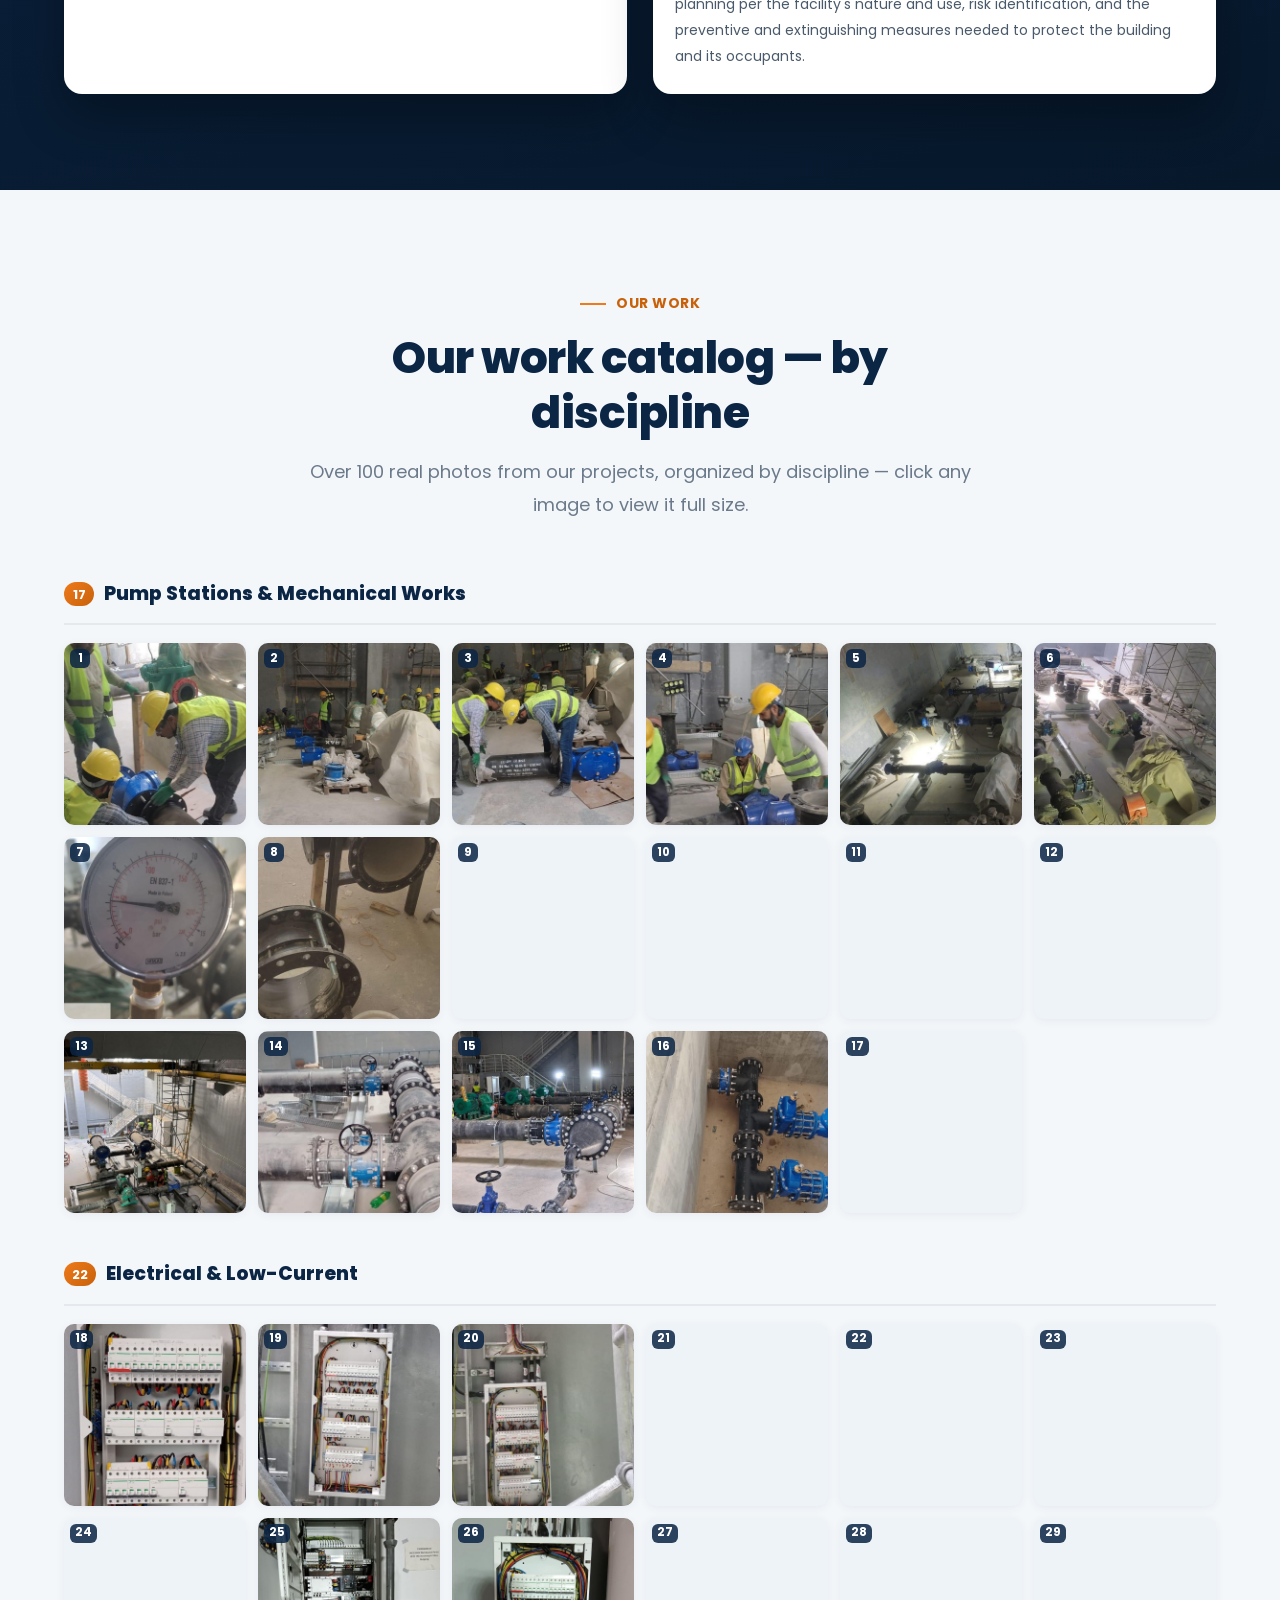
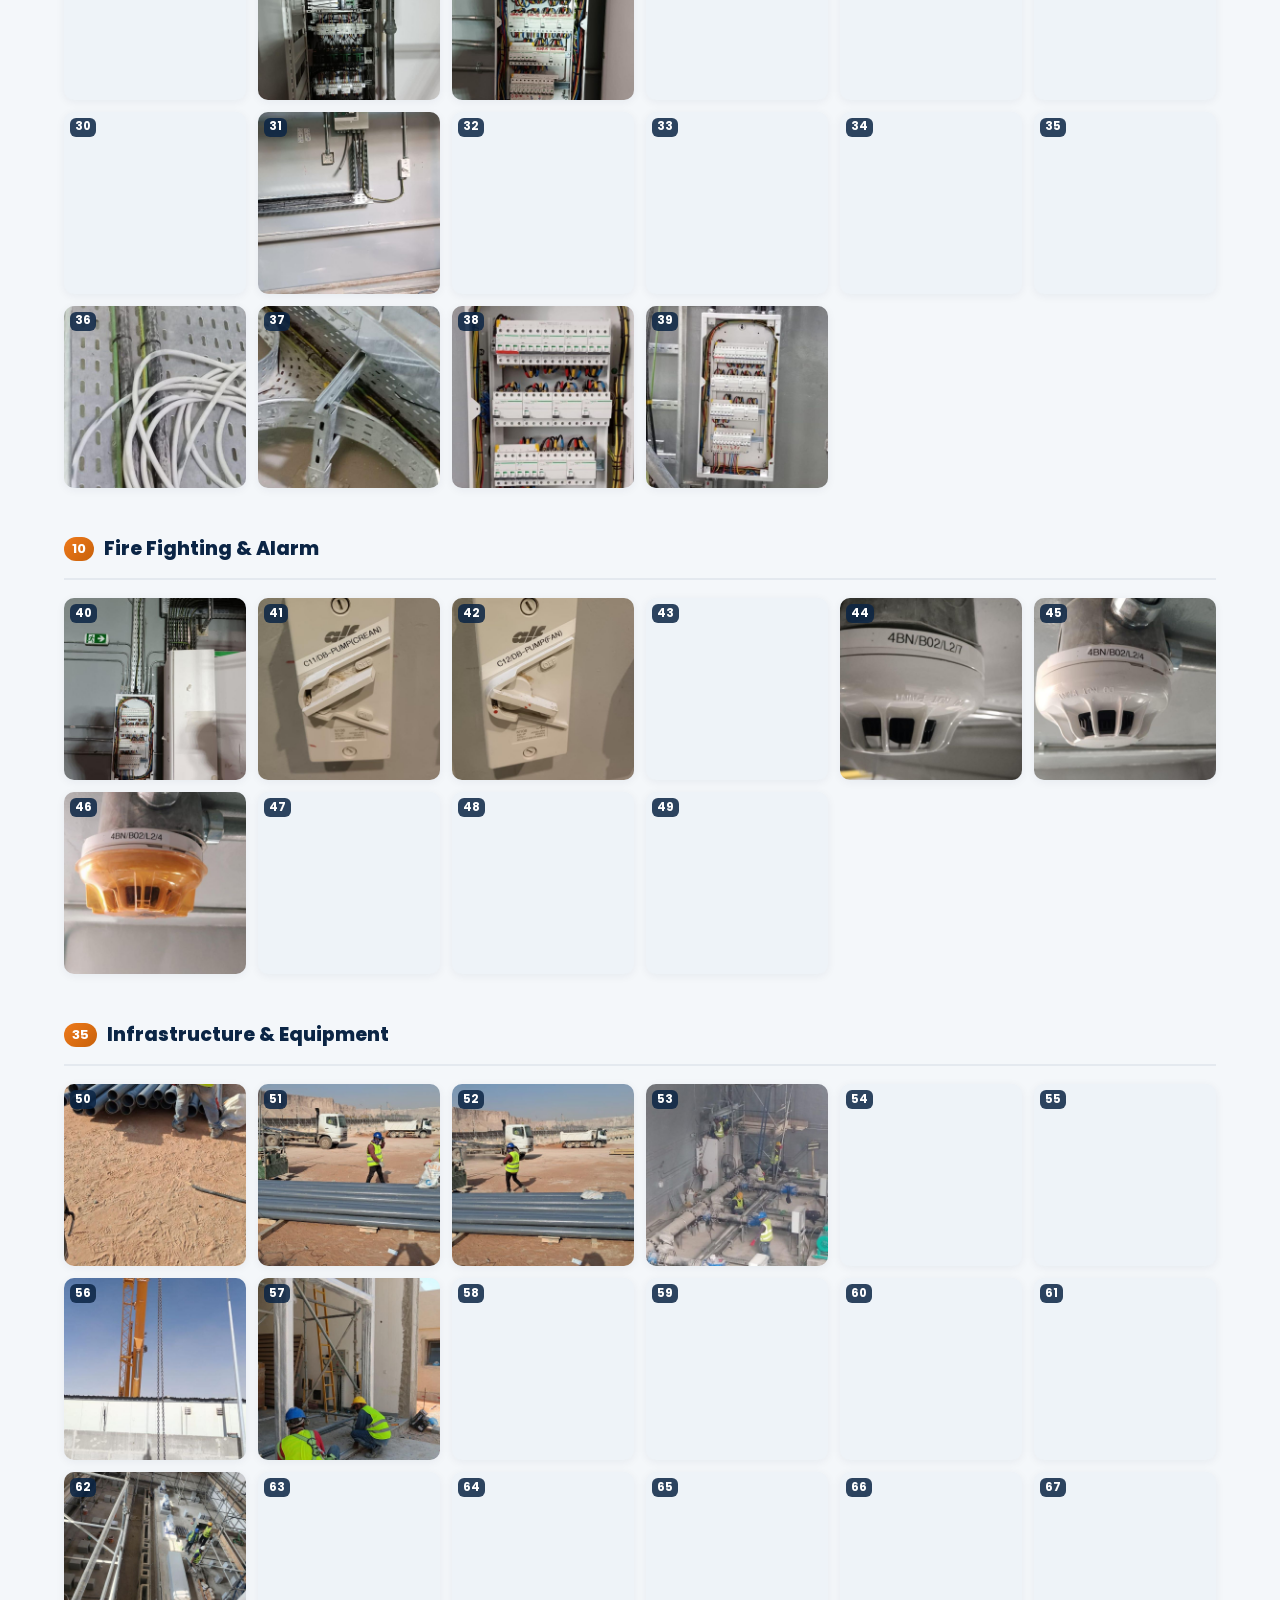
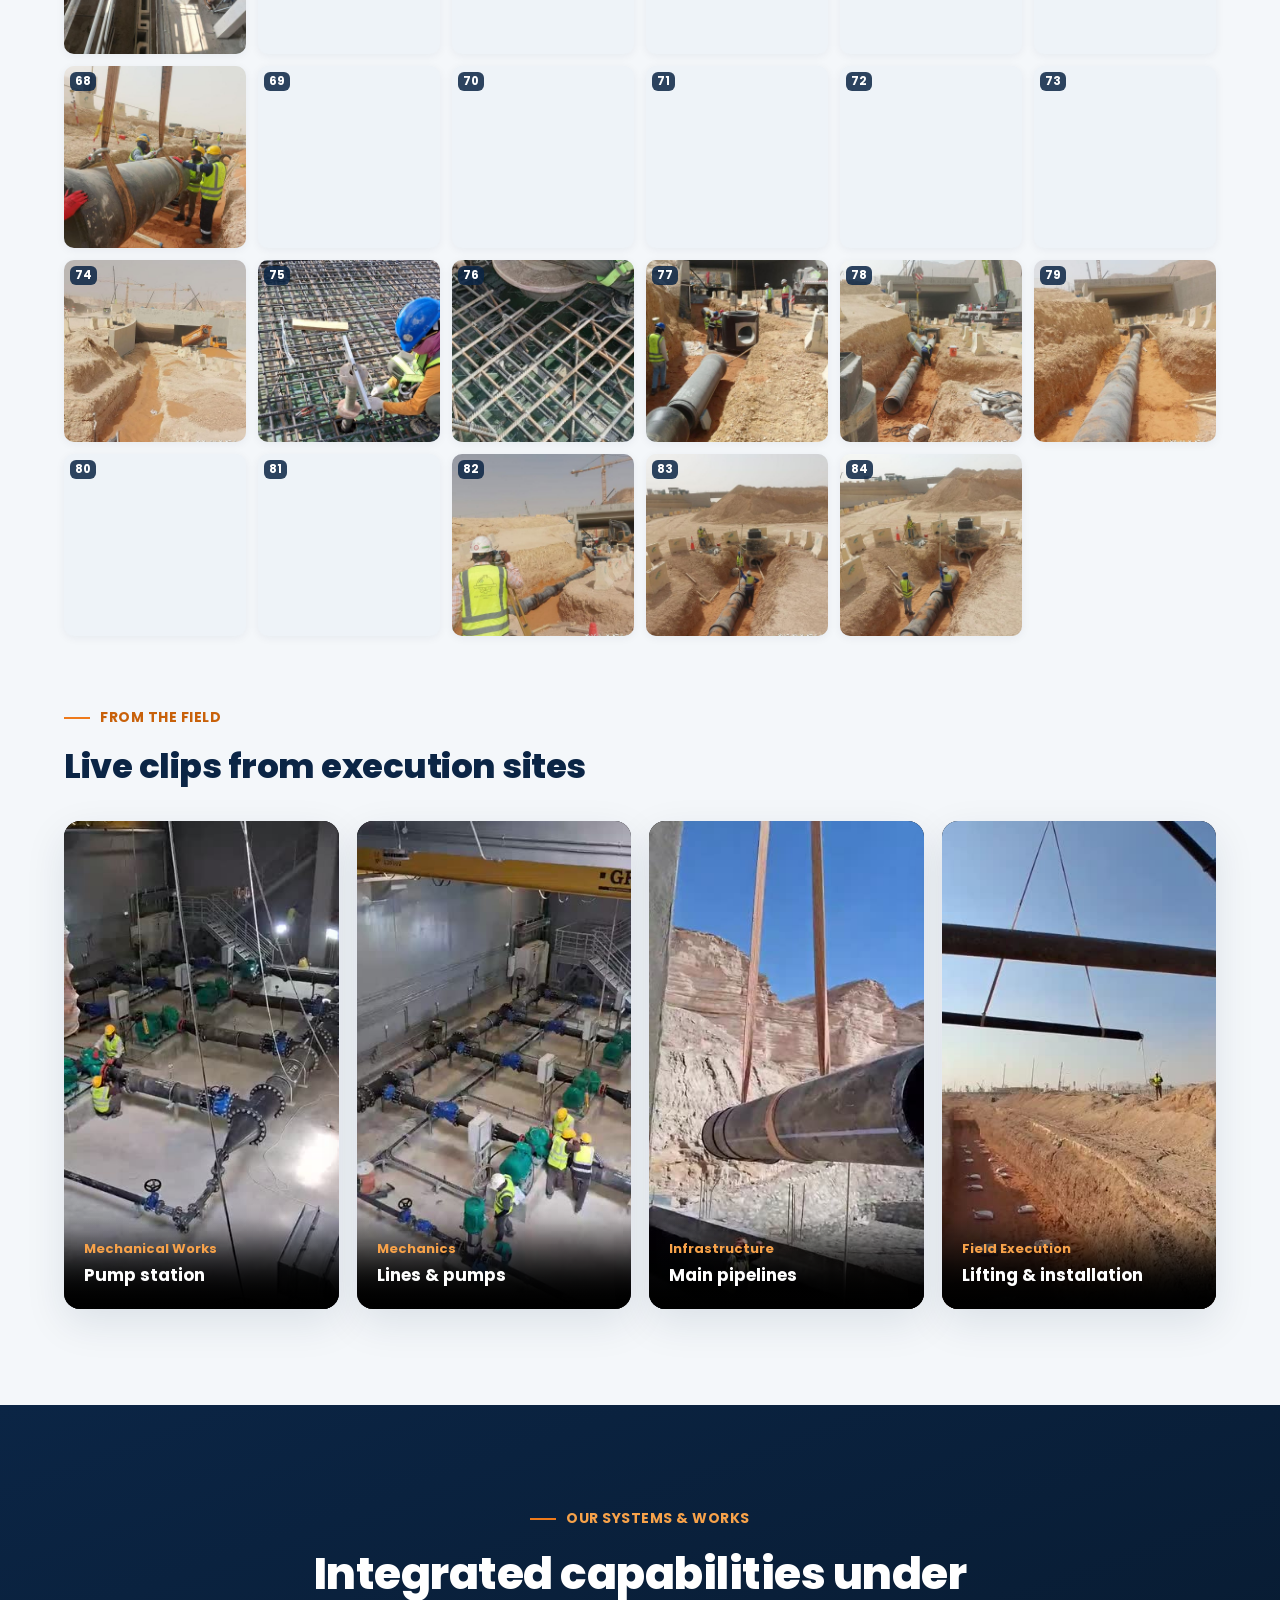
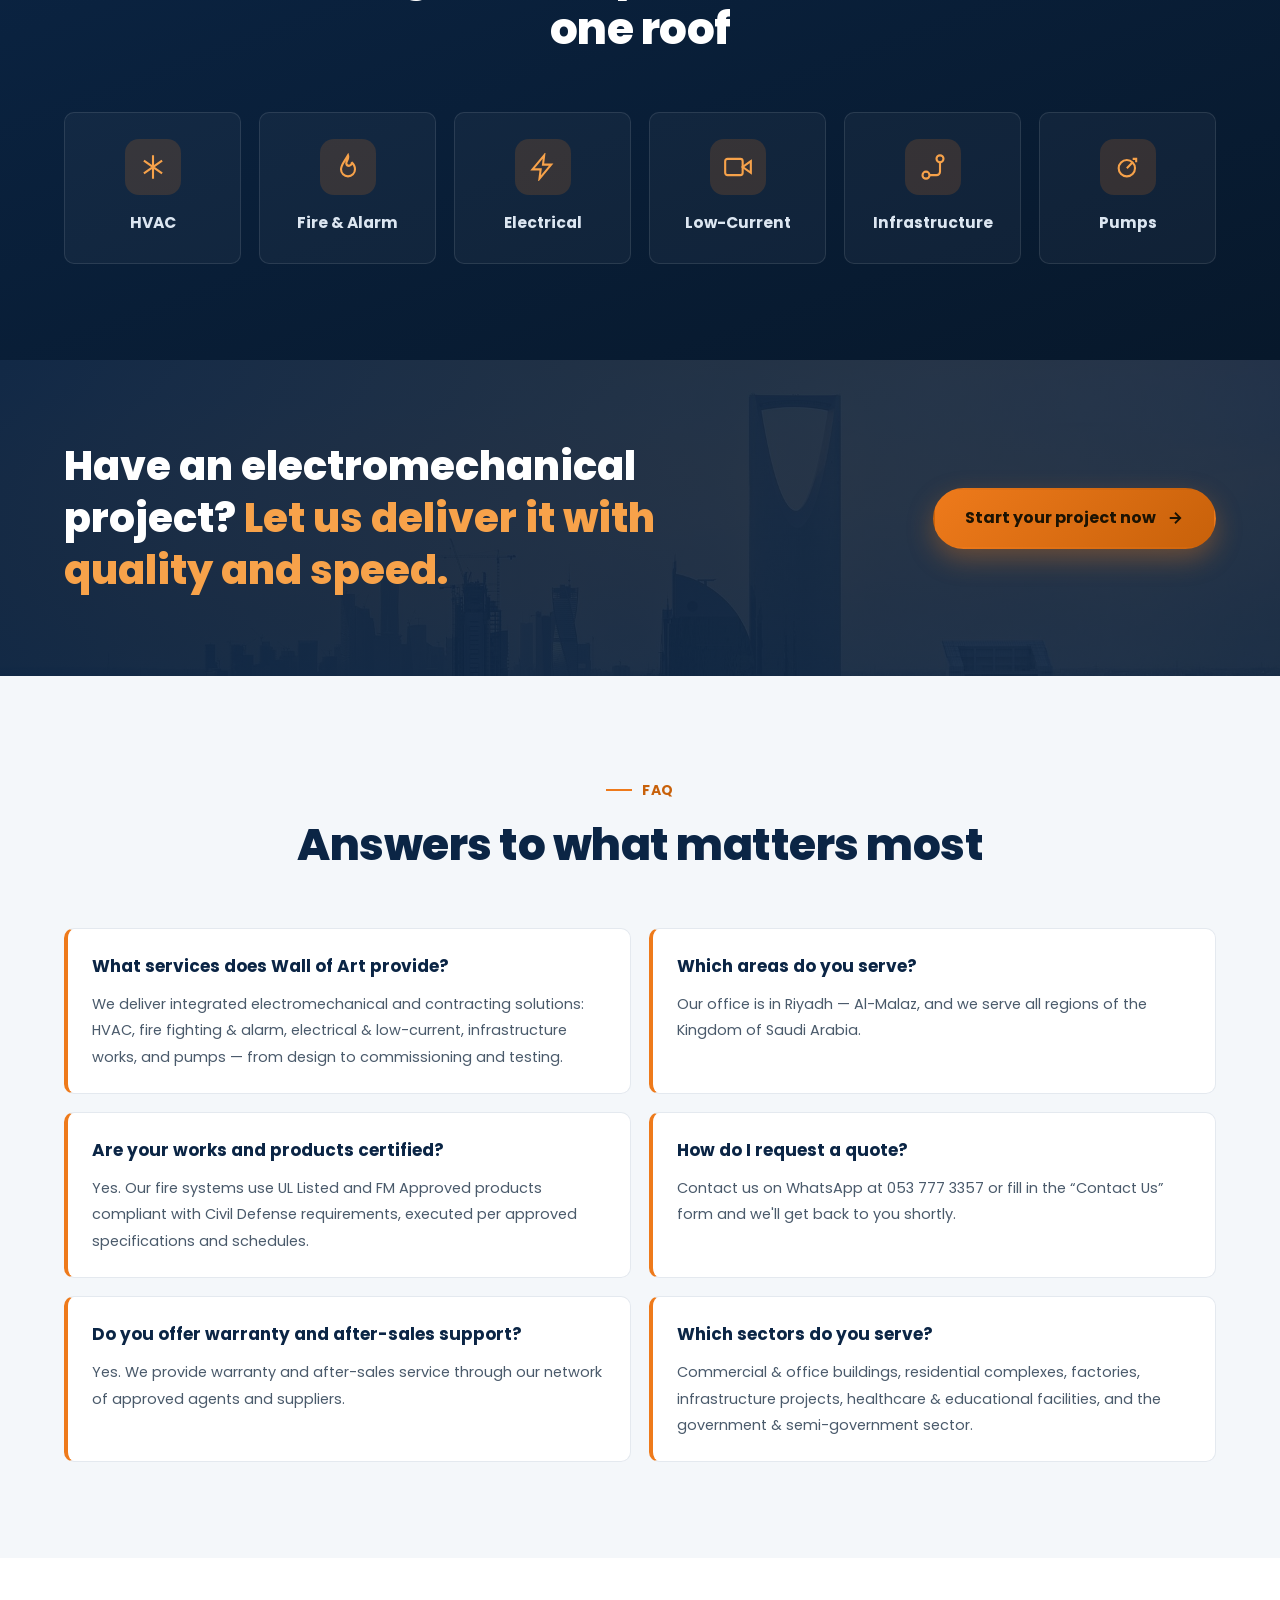
==== commit 2fffc7e8: "Add engineering drawings section (site + PDF, AR + EN) Extract the two genuine design drawings from " ====
--- a/docs/en/index.html
+++ b/docs/en/index.html
@@ -426,6 +426,33 @@
   </div>
 </section>
 
+<!-- ===================== ENGINEERING DRAWINGS ===================== -->
+<section class="section section--dark" id="drawings">
+  <div class="container">
+    <div class="section-head reveal">
+      <span class="eyebrow" style="justify-content:center">From our projects</span>
+      <h2 class="section-title">Engineering Drawings</h2>
+      <p class="section-sub">Samples of the engineering design work we prepare in the first stage of every project — the basis for precise, specification-compliant execution.</p>
+    </div>
+    <div class="draw-grid">
+      <figure class="draw-card reveal">
+        <div class="draw-media"><img src="../static/img/plan-hvac.png" alt="Air-conditioning cooling-cycle schematic" loading="lazy"></div>
+        <figcaption class="draw-cap">
+          <h3>Air-Conditioning Cooling Cycle</h3>
+          <p>A schematic showing the system components (compressor, evaporator, fan, expansion valve) and the cold/hot air paths. In the design stage we prepare the plans needed to study the project and select the right type of conditioning for each space, in full coordination with the other disciplines.</p>
+        </figcaption>
+      </figure>
+      <figure class="draw-card reveal">
+        <div class="draw-media draw-media--dark"><img src="../static/img/plan-fire.jpg" alt="Fire-fighting and alarm network execution drawing" loading="lazy"></div>
+        <figcaption class="draw-cap">
+          <h3>Fire-Fighting &amp; Alarm Network</h3>
+          <p>An execution drawing showing the layout of sprinklers, piping and detectors across the building plan. The design stage covers safety planning per the facility's nature and use, risk identification, and the preventive and extinguishing measures needed to protect the building and its occupants.</p>
+        </figcaption>
+      </figure>
+    </div>
+  </div>
+</section>
+
 <!-- ===================== PROJECTS / GALLERY ===================== -->
 <section class="section section--alt" id="projects">
   <div class="container">
--- a/docs/static/css/style.css
+++ b/docs/static/css/style.css
@@ -296,6 +296,16 @@
 .svc-chips { display: flex; flex-wrap: wrap; gap: 8px; align-items: center; margin: -6px 0 22px; }
 .svc-chips .lbl { font-size: 13px; font-weight: 800; color: var(--gold-600); margin-inline-end: 4px; }
 .svc-chip { font-size: 12.5px; font-weight: 600; color: var(--navy-700); background: var(--bg-soft-2); border: 1px solid var(--line); border-radius: 50px; padding: 6px 13px; }
+/* Engineering drawings */
+.draw-grid { display: grid; grid-template-columns: repeat(2, 1fr); gap: 26px; margin-top: 16px; }
+.draw-card { background: #fff; border-radius: 18px; overflow: hidden; box-shadow: 0 22px 50px rgba(0,0,0,.30); display: flex; flex-direction: column; }
+.draw-media { background: #eef3f8; padding: 16px; aspect-ratio: 4 / 3; display: flex; align-items: center; justify-content: center; }
+.draw-media img { max-width: 100%; max-height: 100%; object-fit: contain; border-radius: 4px; }
+.draw-media--dark { background: #0e1b2b; }
+.draw-cap { padding: 20px 22px 24px; }
+.draw-cap h3 { font-size: 18px; font-weight: 800; color: var(--navy-900); margin: 0 0 9px; }
+.draw-cap p { font-size: 14px; line-height: 1.85; color: var(--slate); margin: 0; }
+@media (max-width: 760px) { .draw-grid { grid-template-columns: 1fr; } }
 
 /* ---------- Gallery ---------- */
 .gallery { display: grid; grid-template-columns: repeat(4, 1fr); grid-auto-rows: 200px; gap: 16px; }
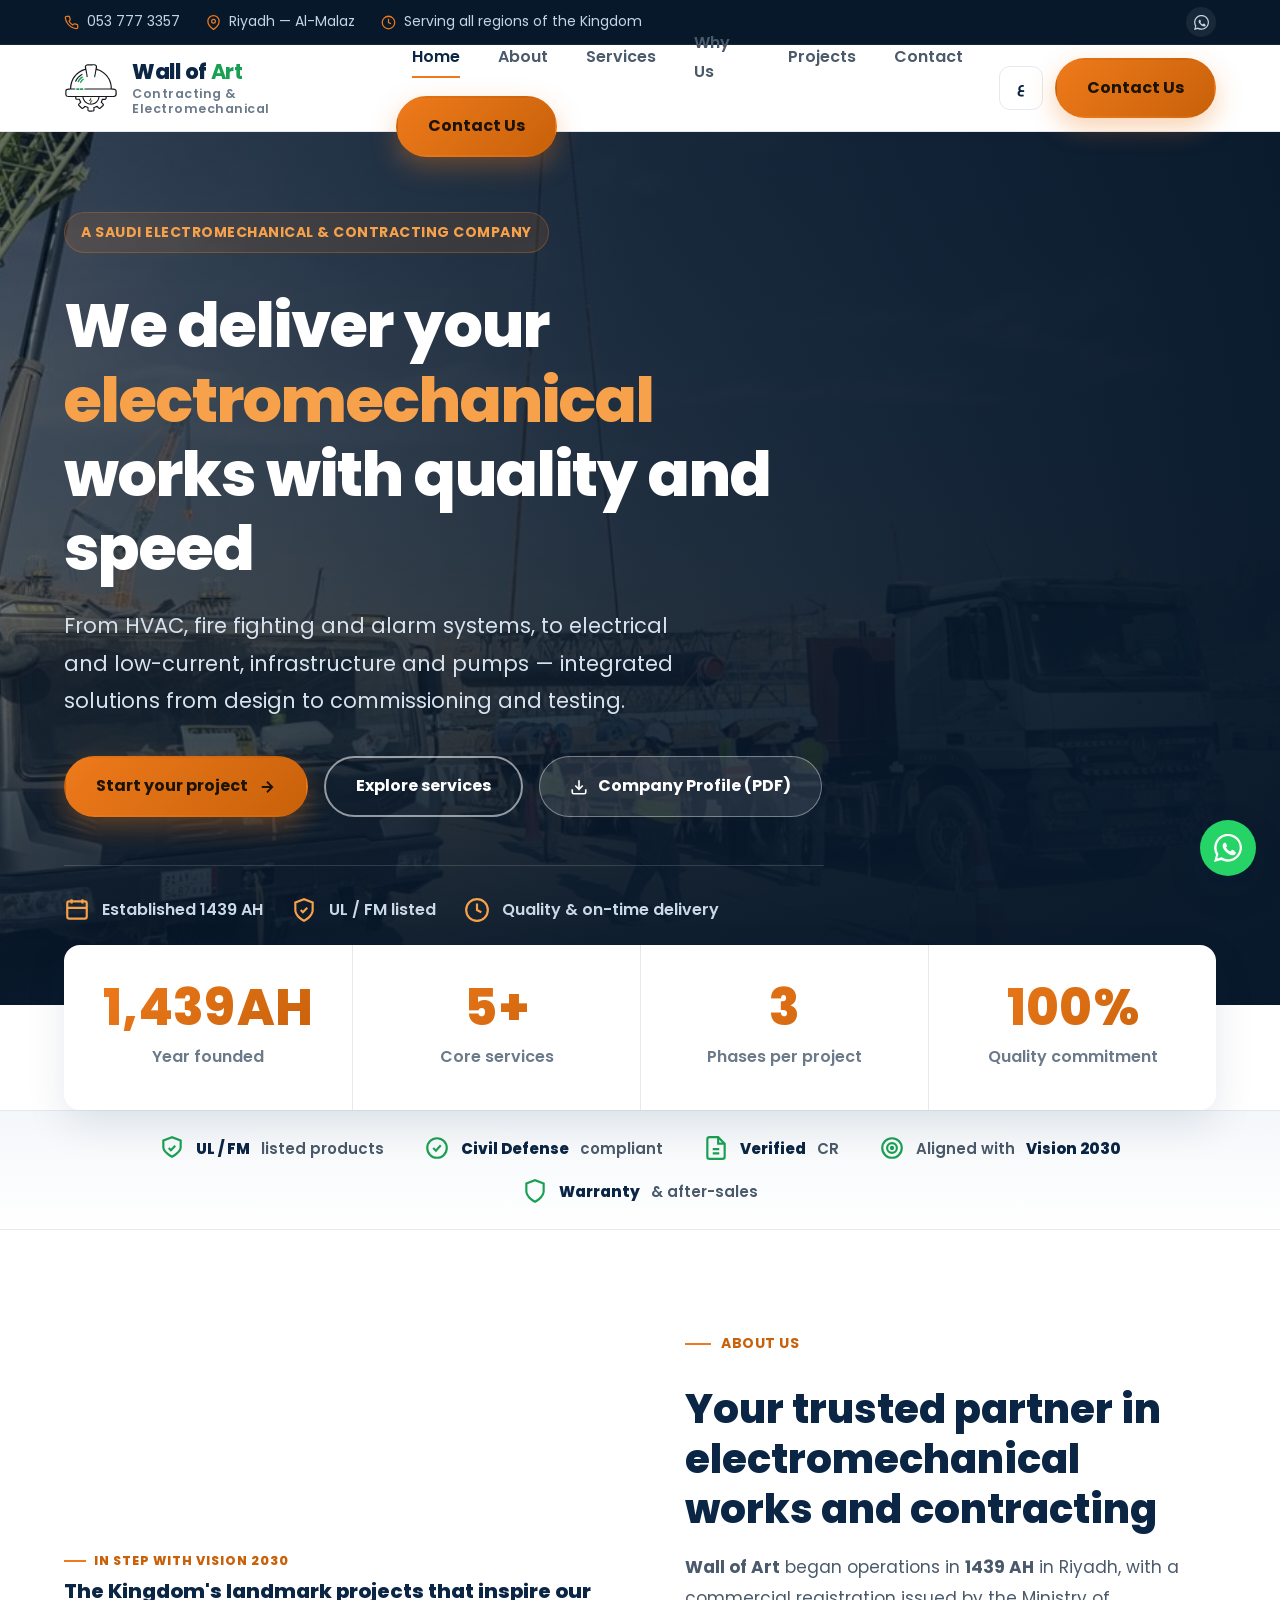
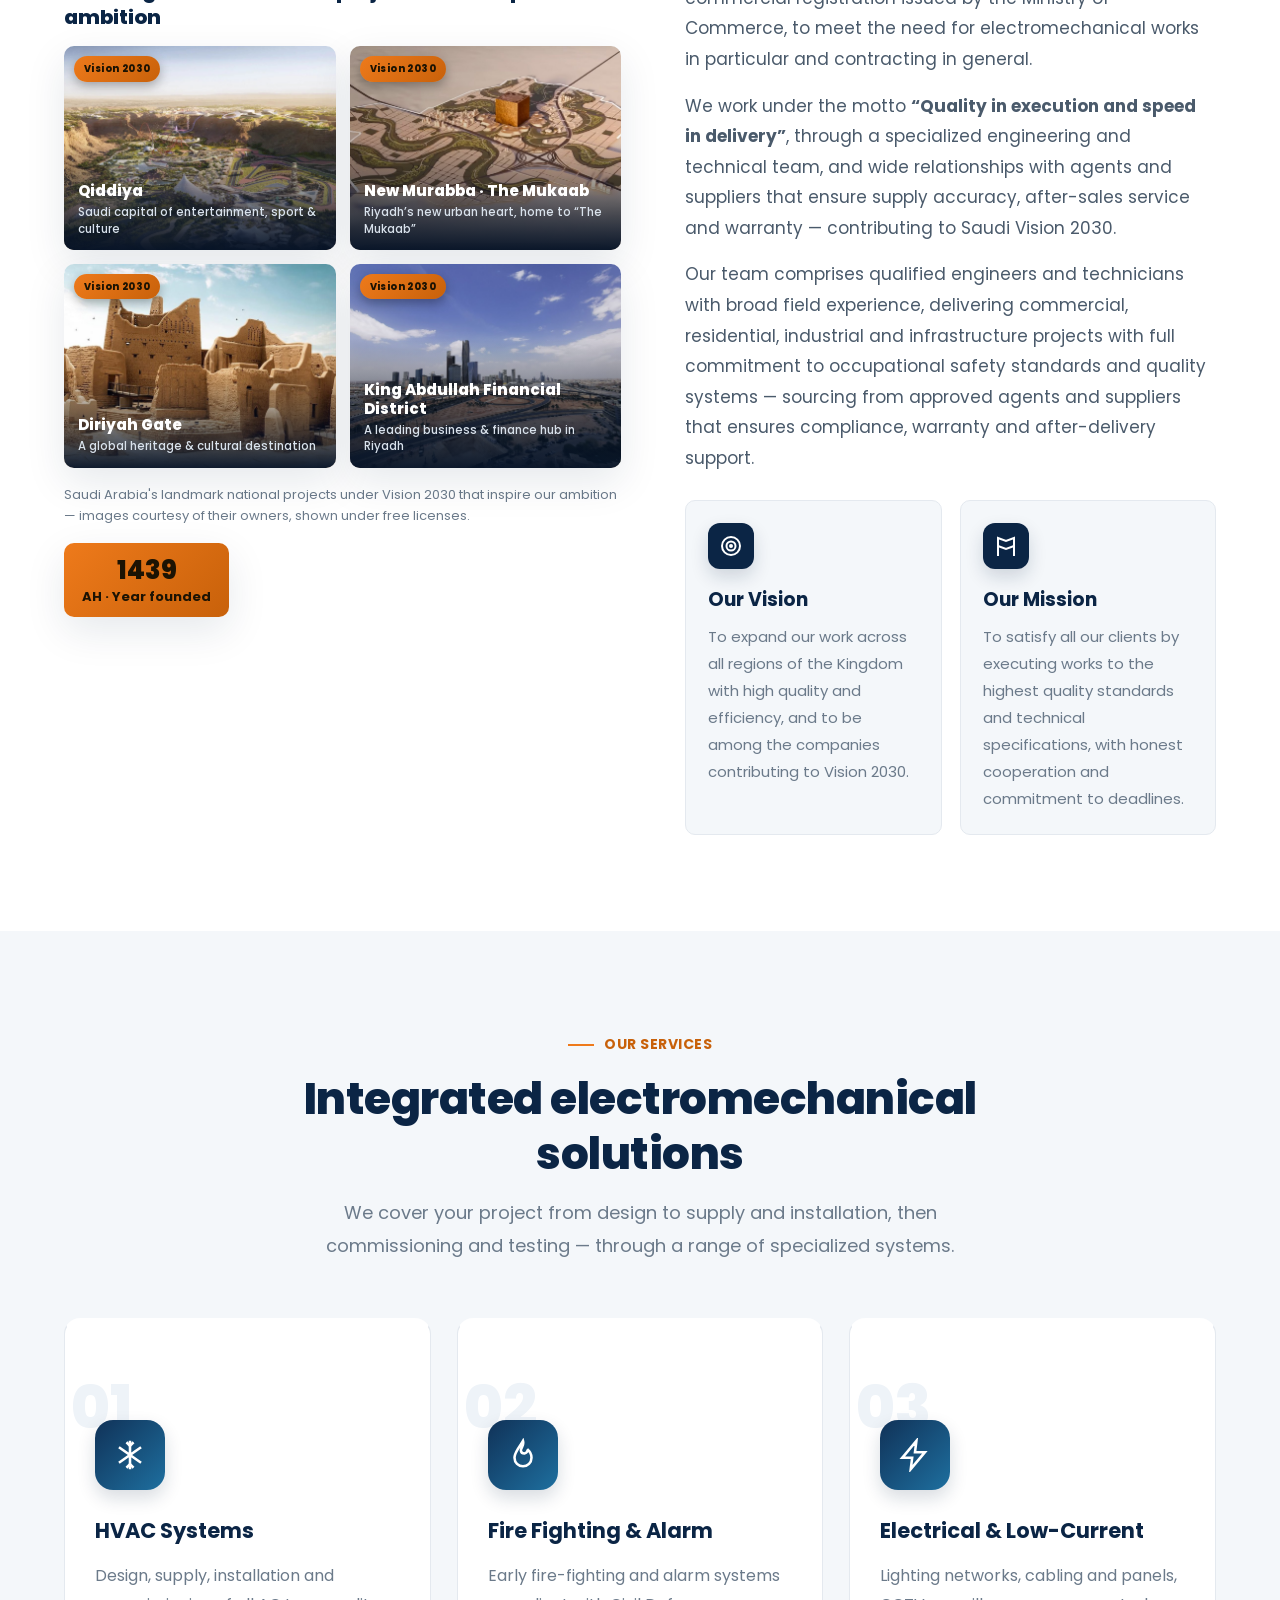
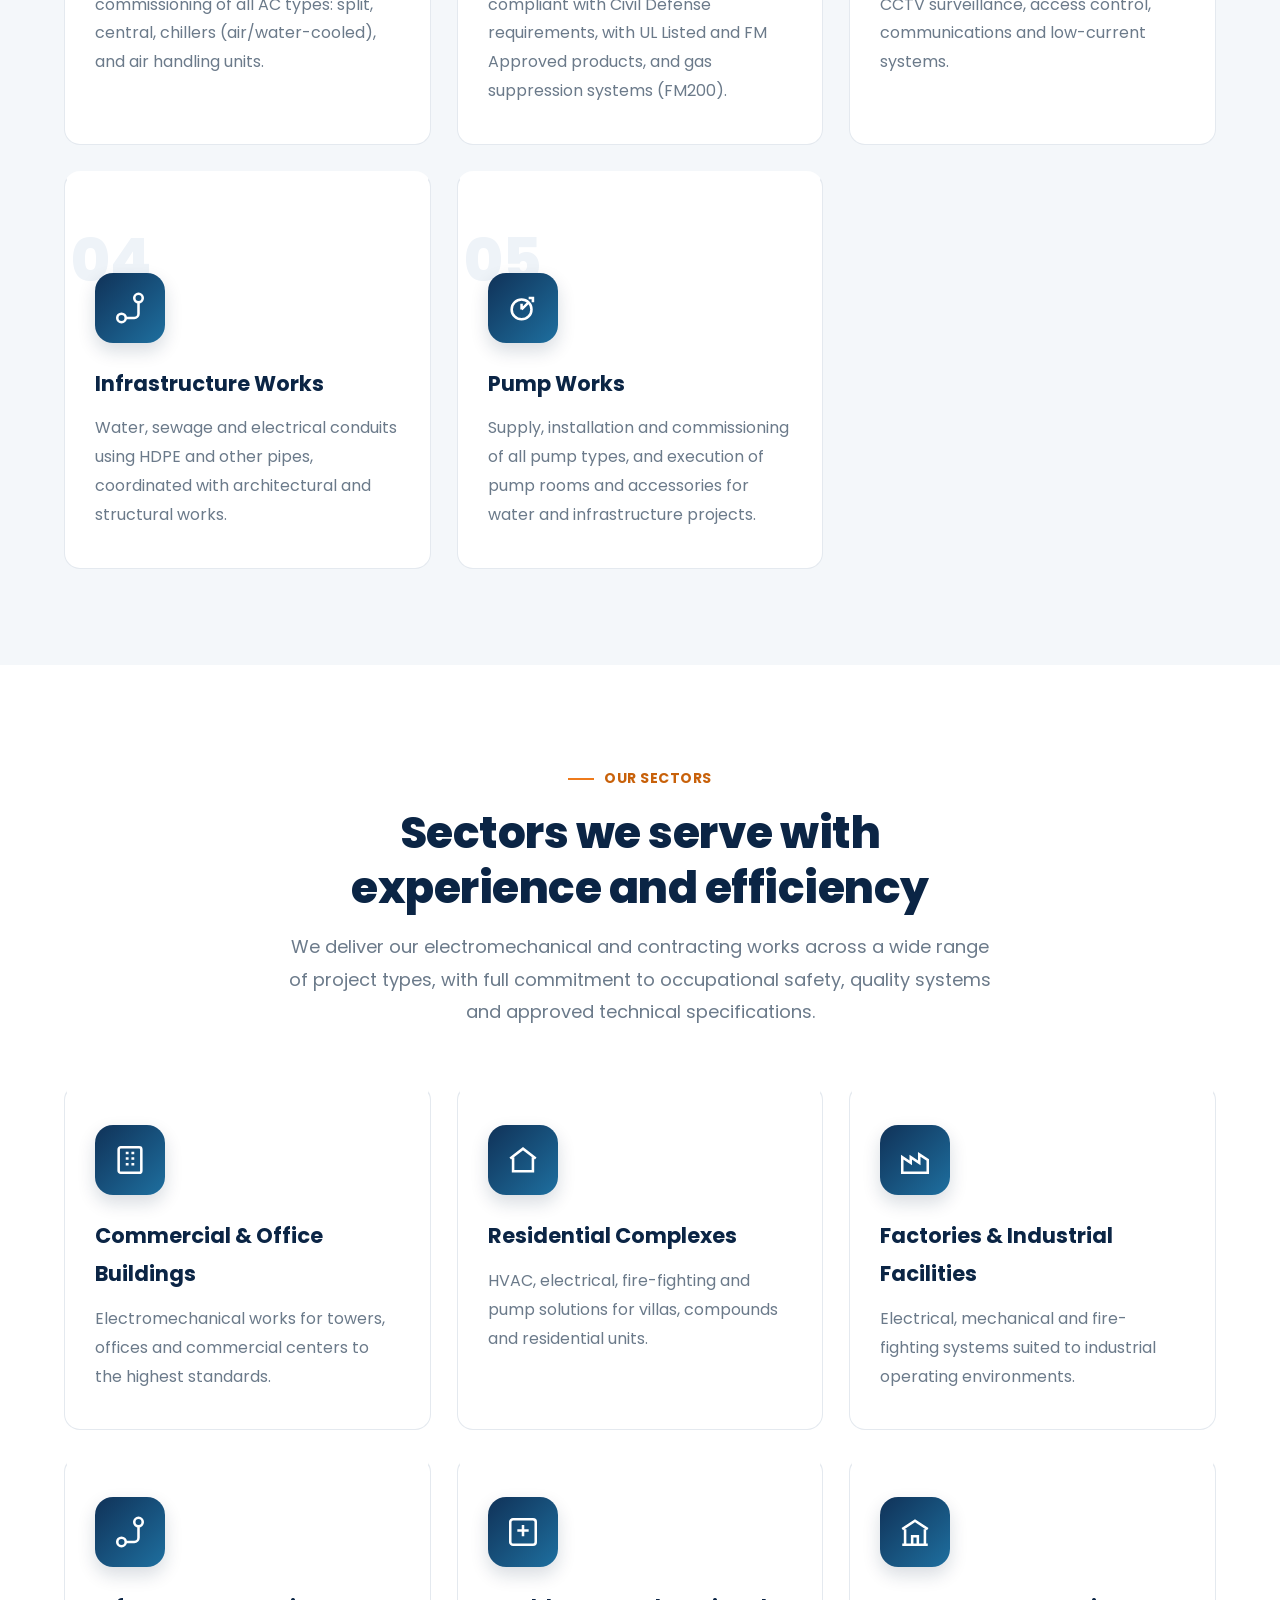
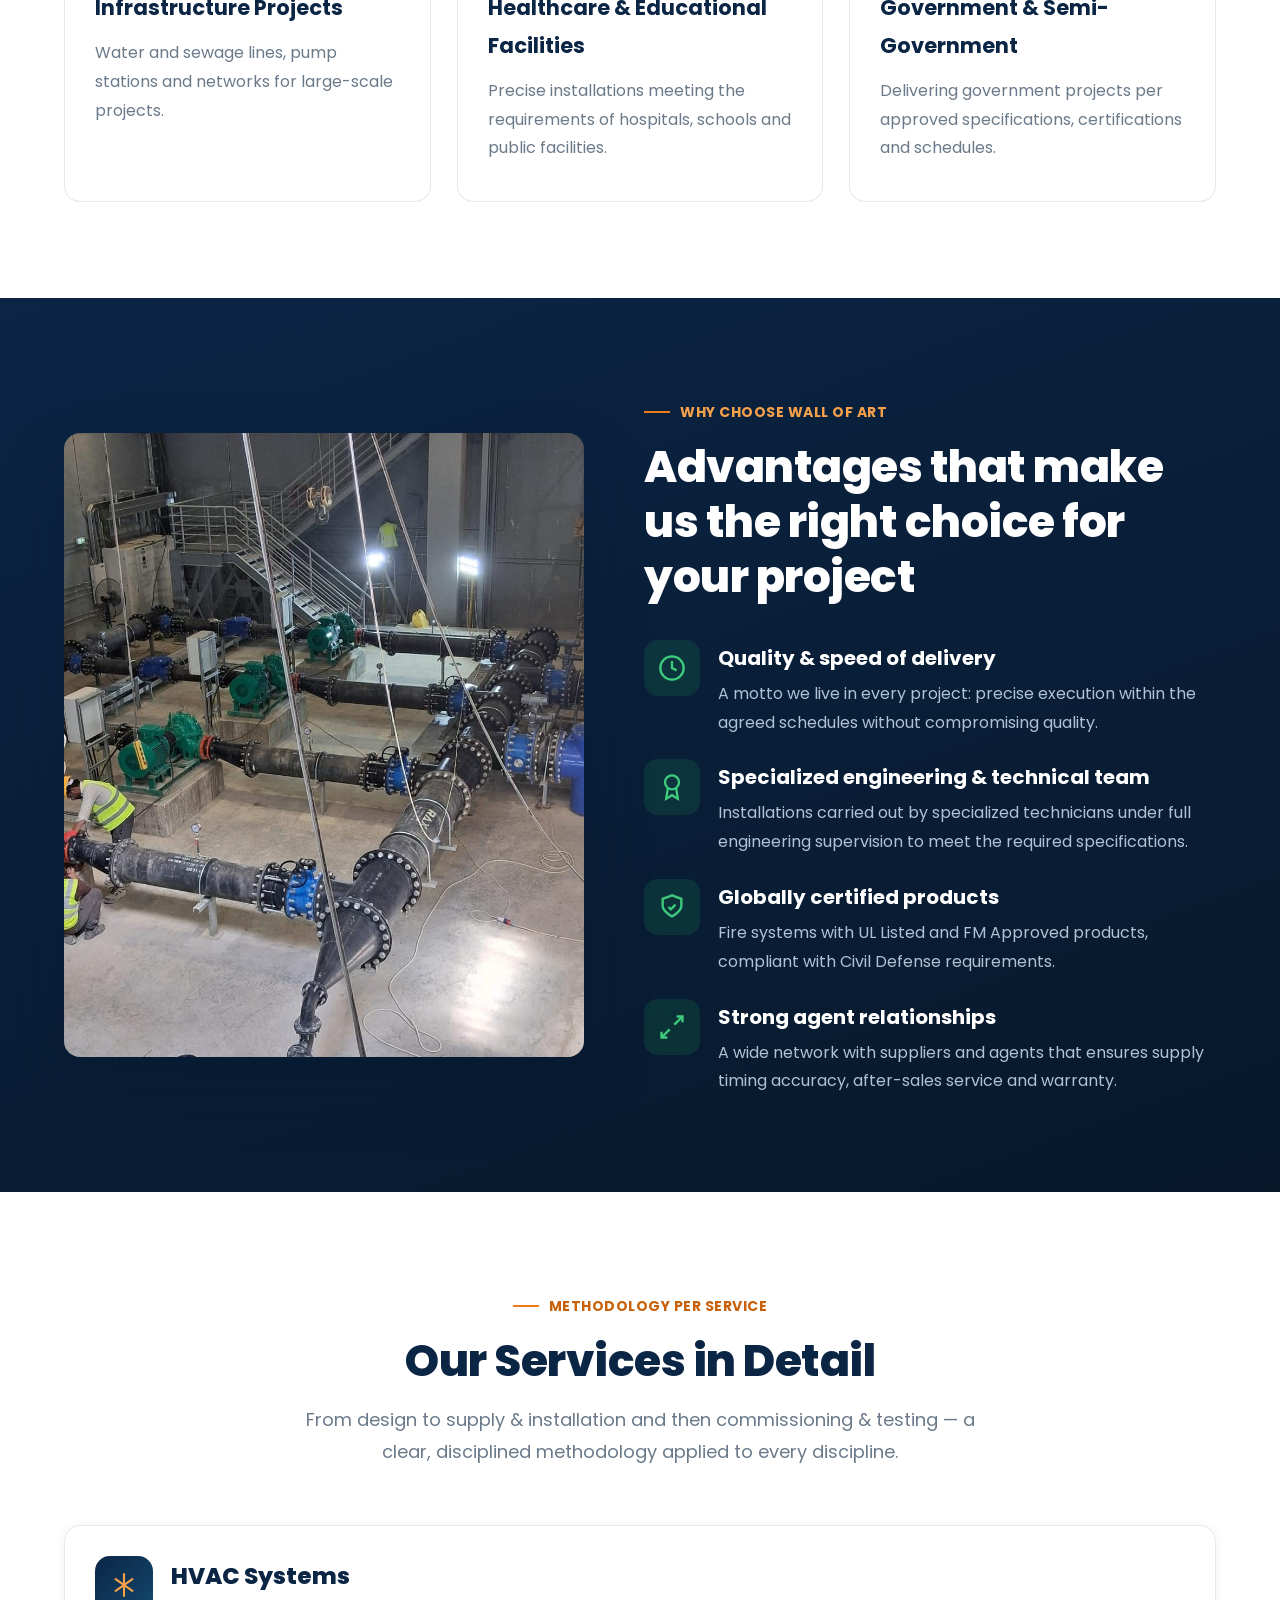
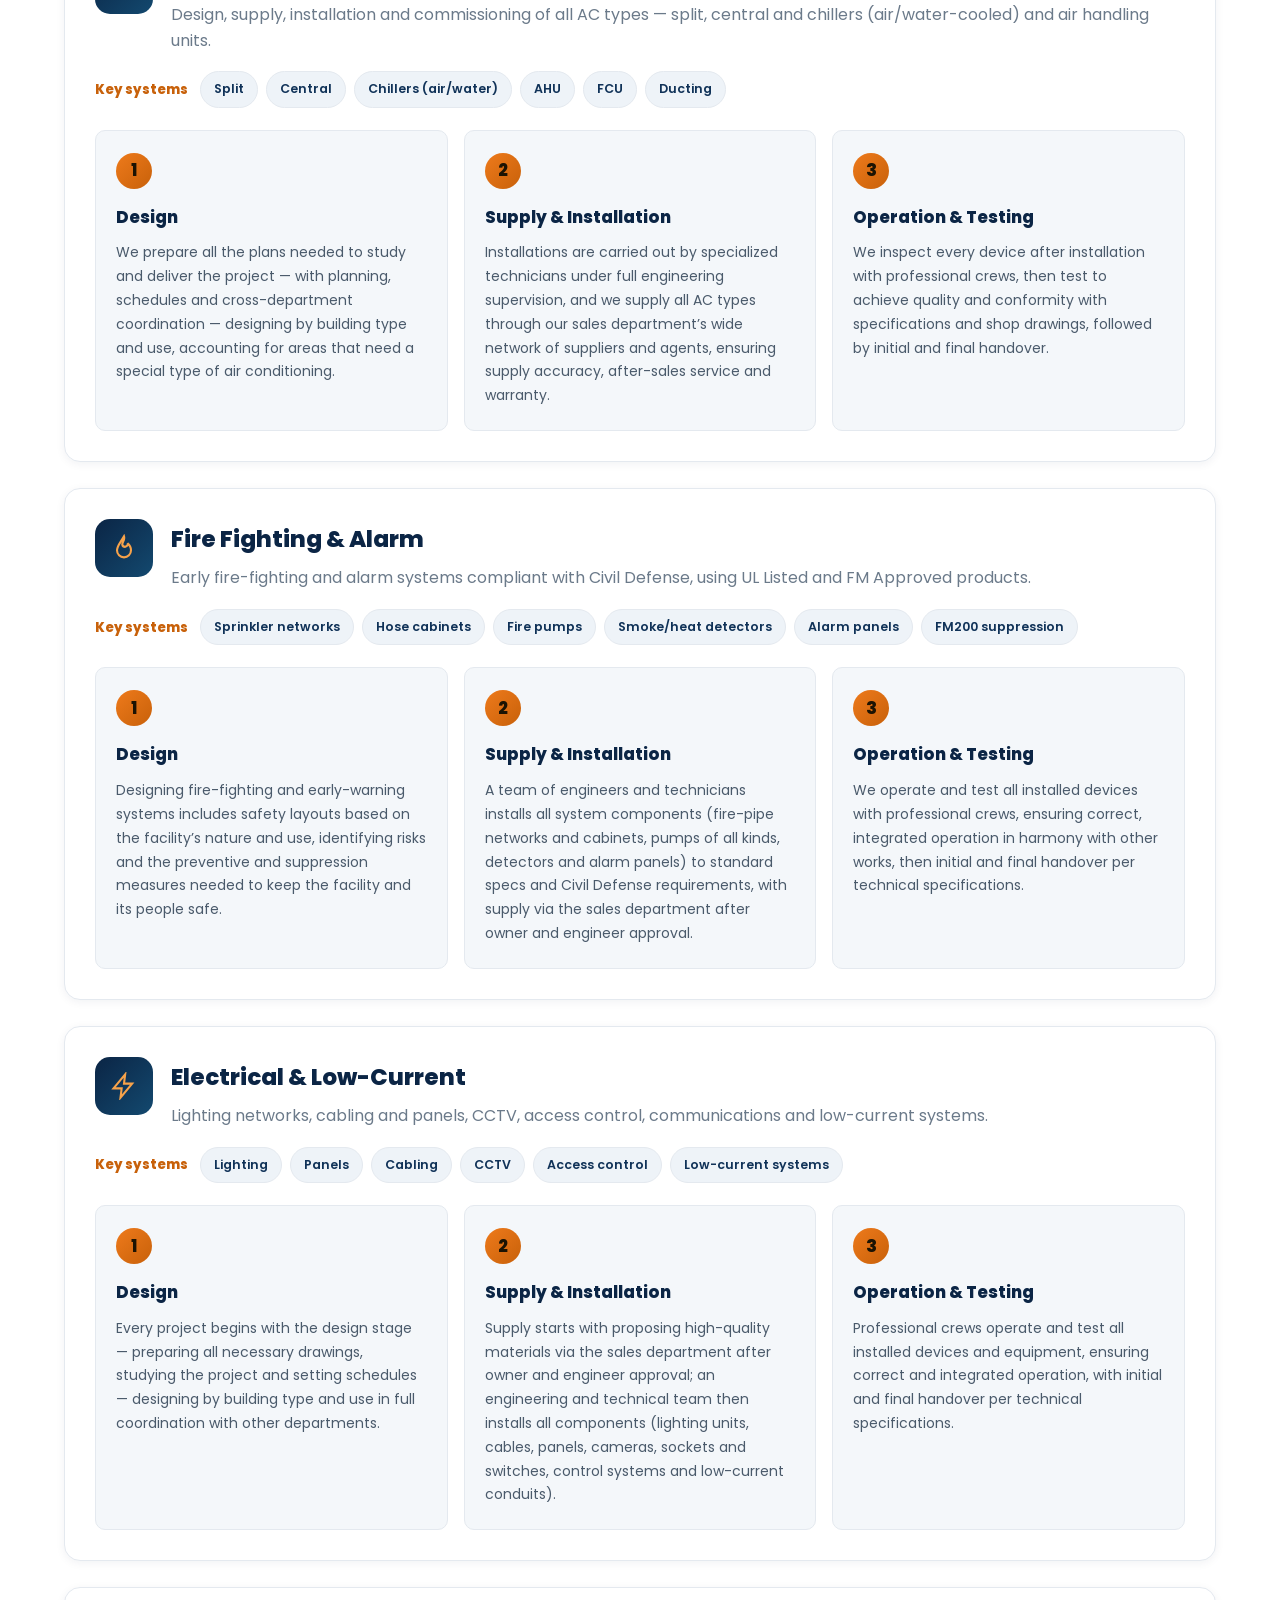
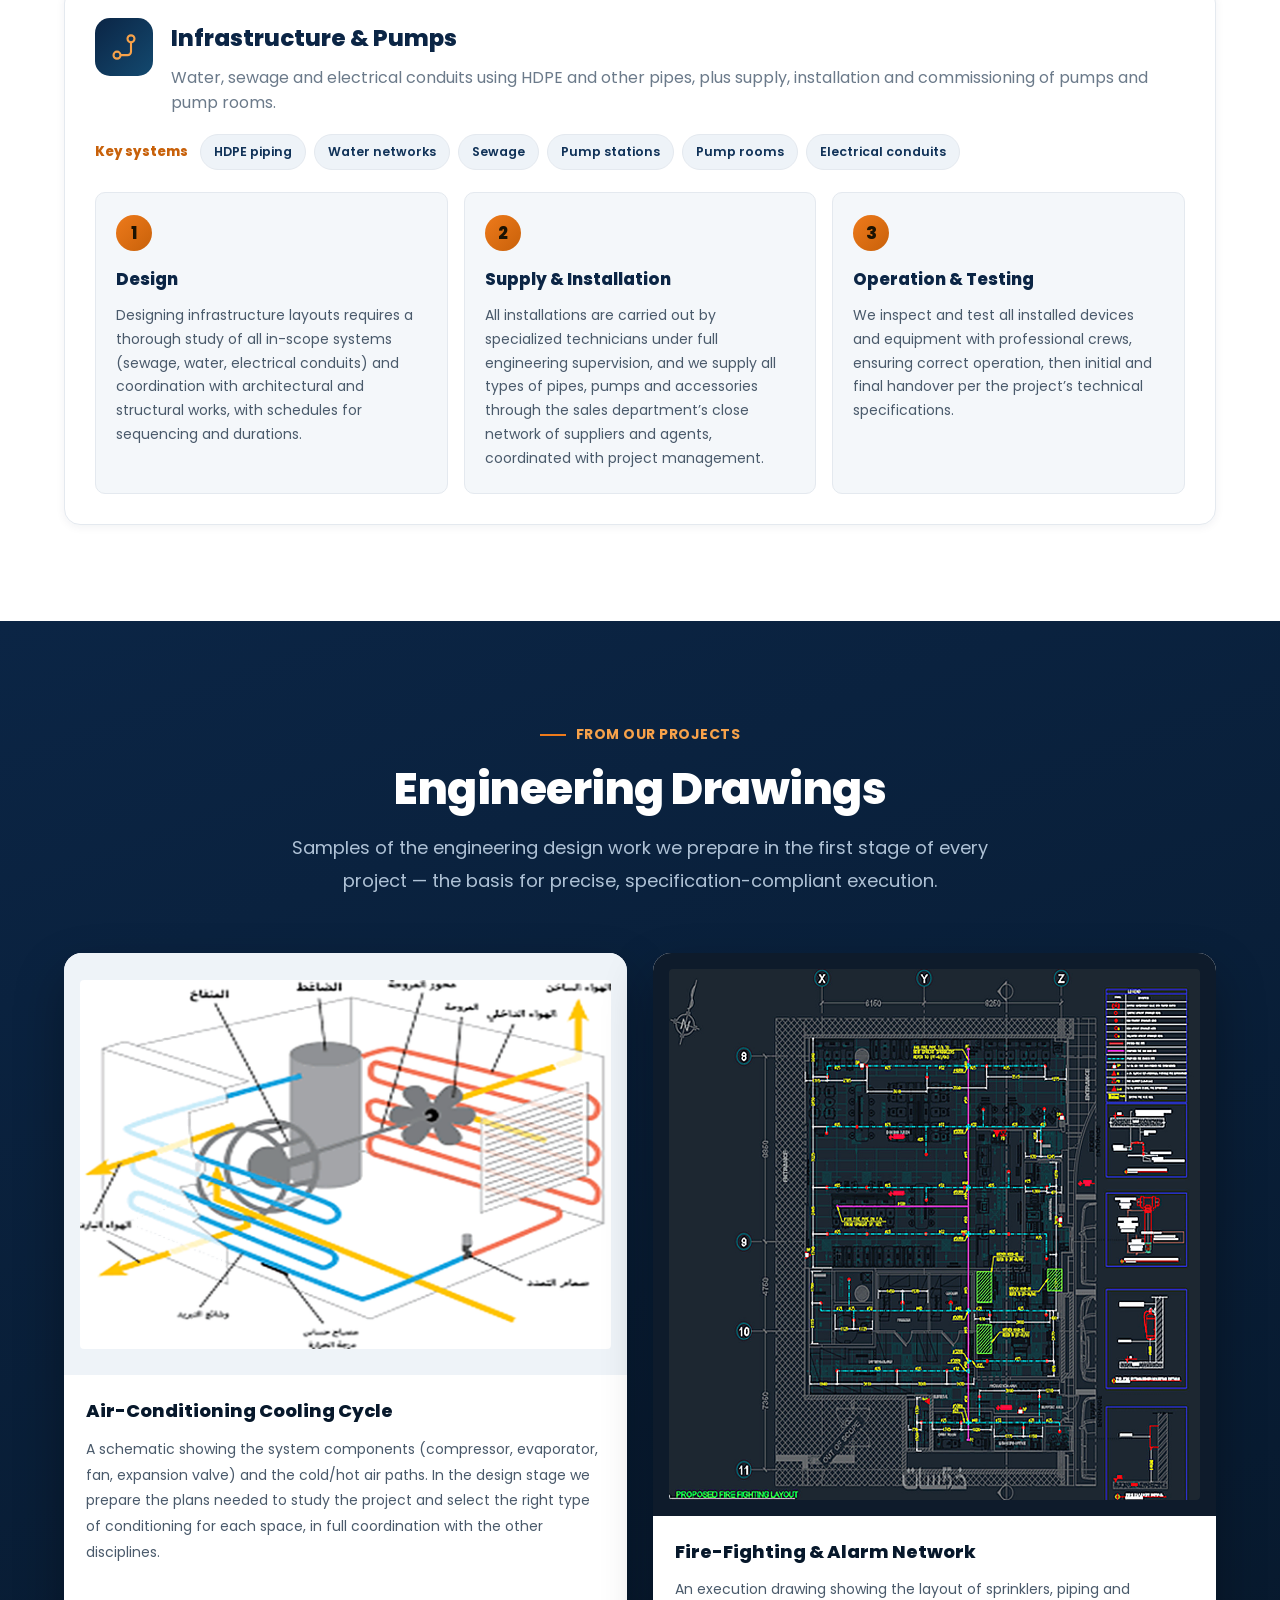
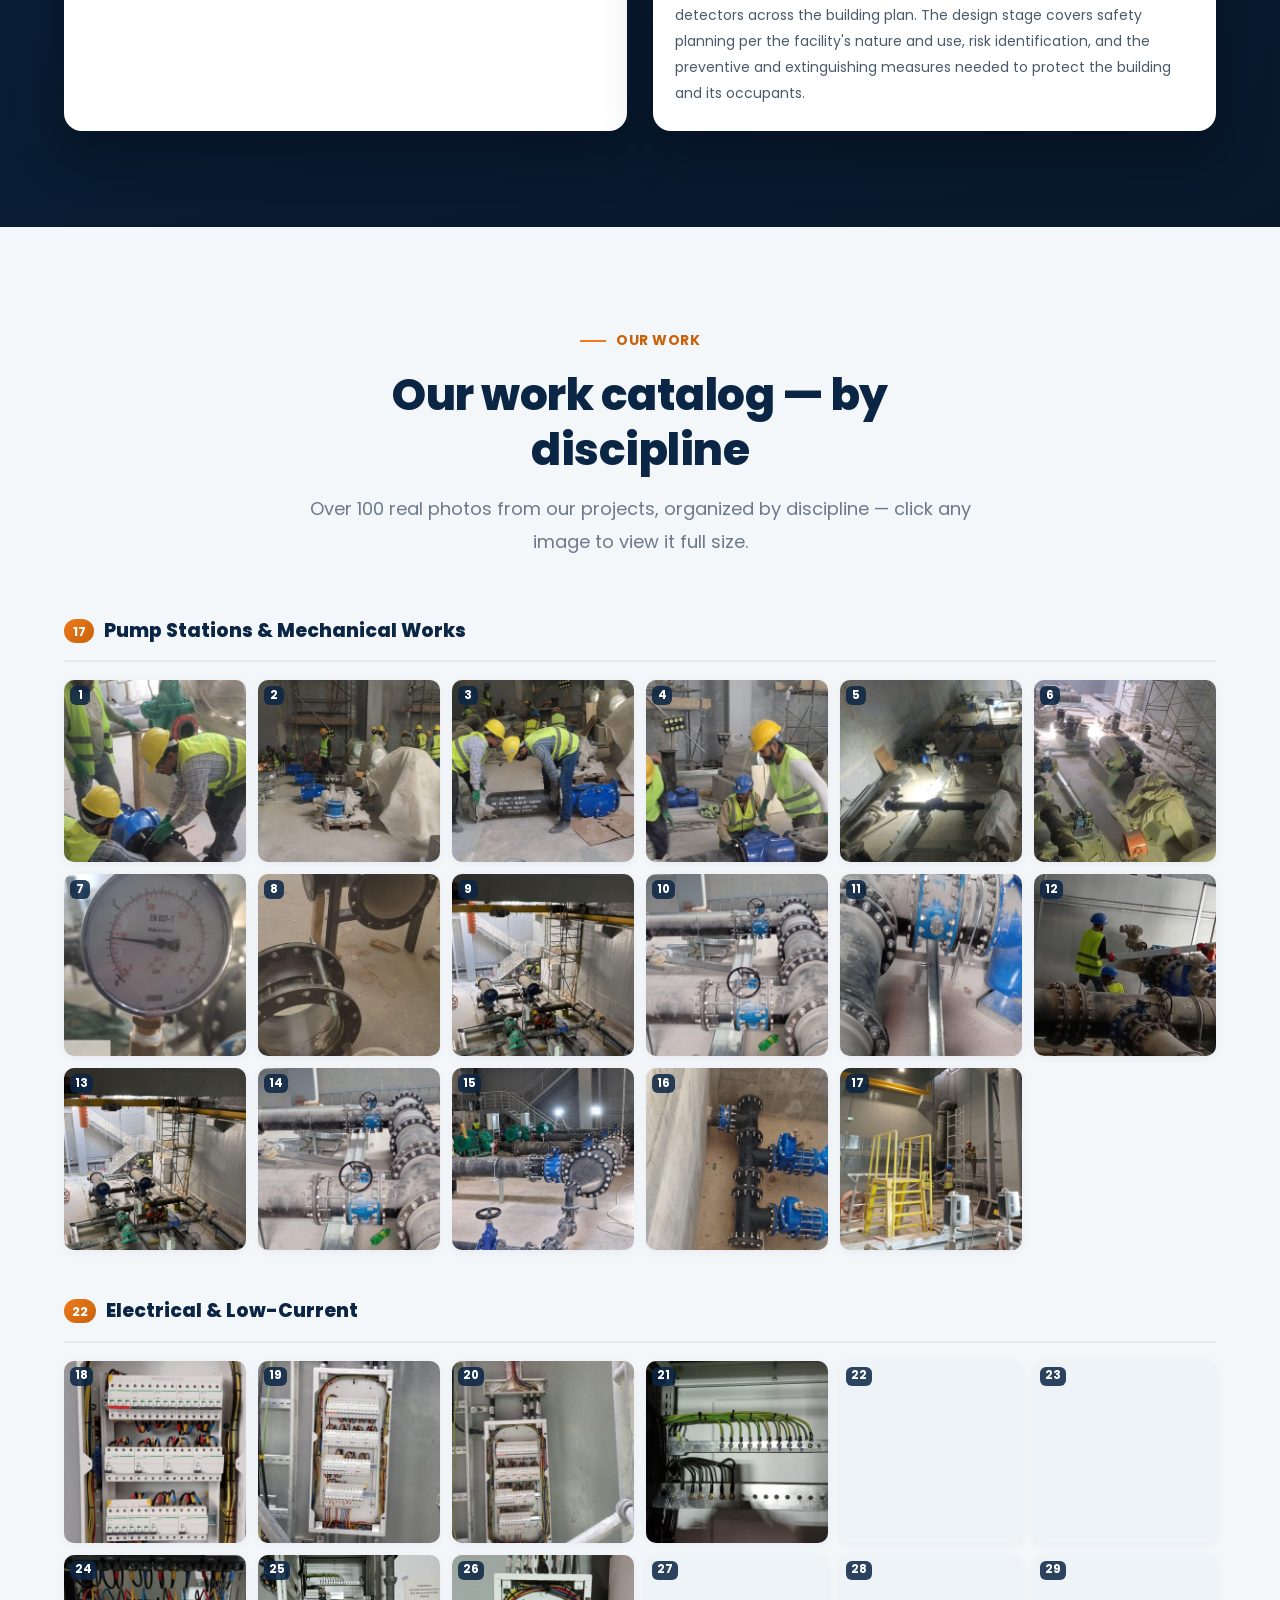
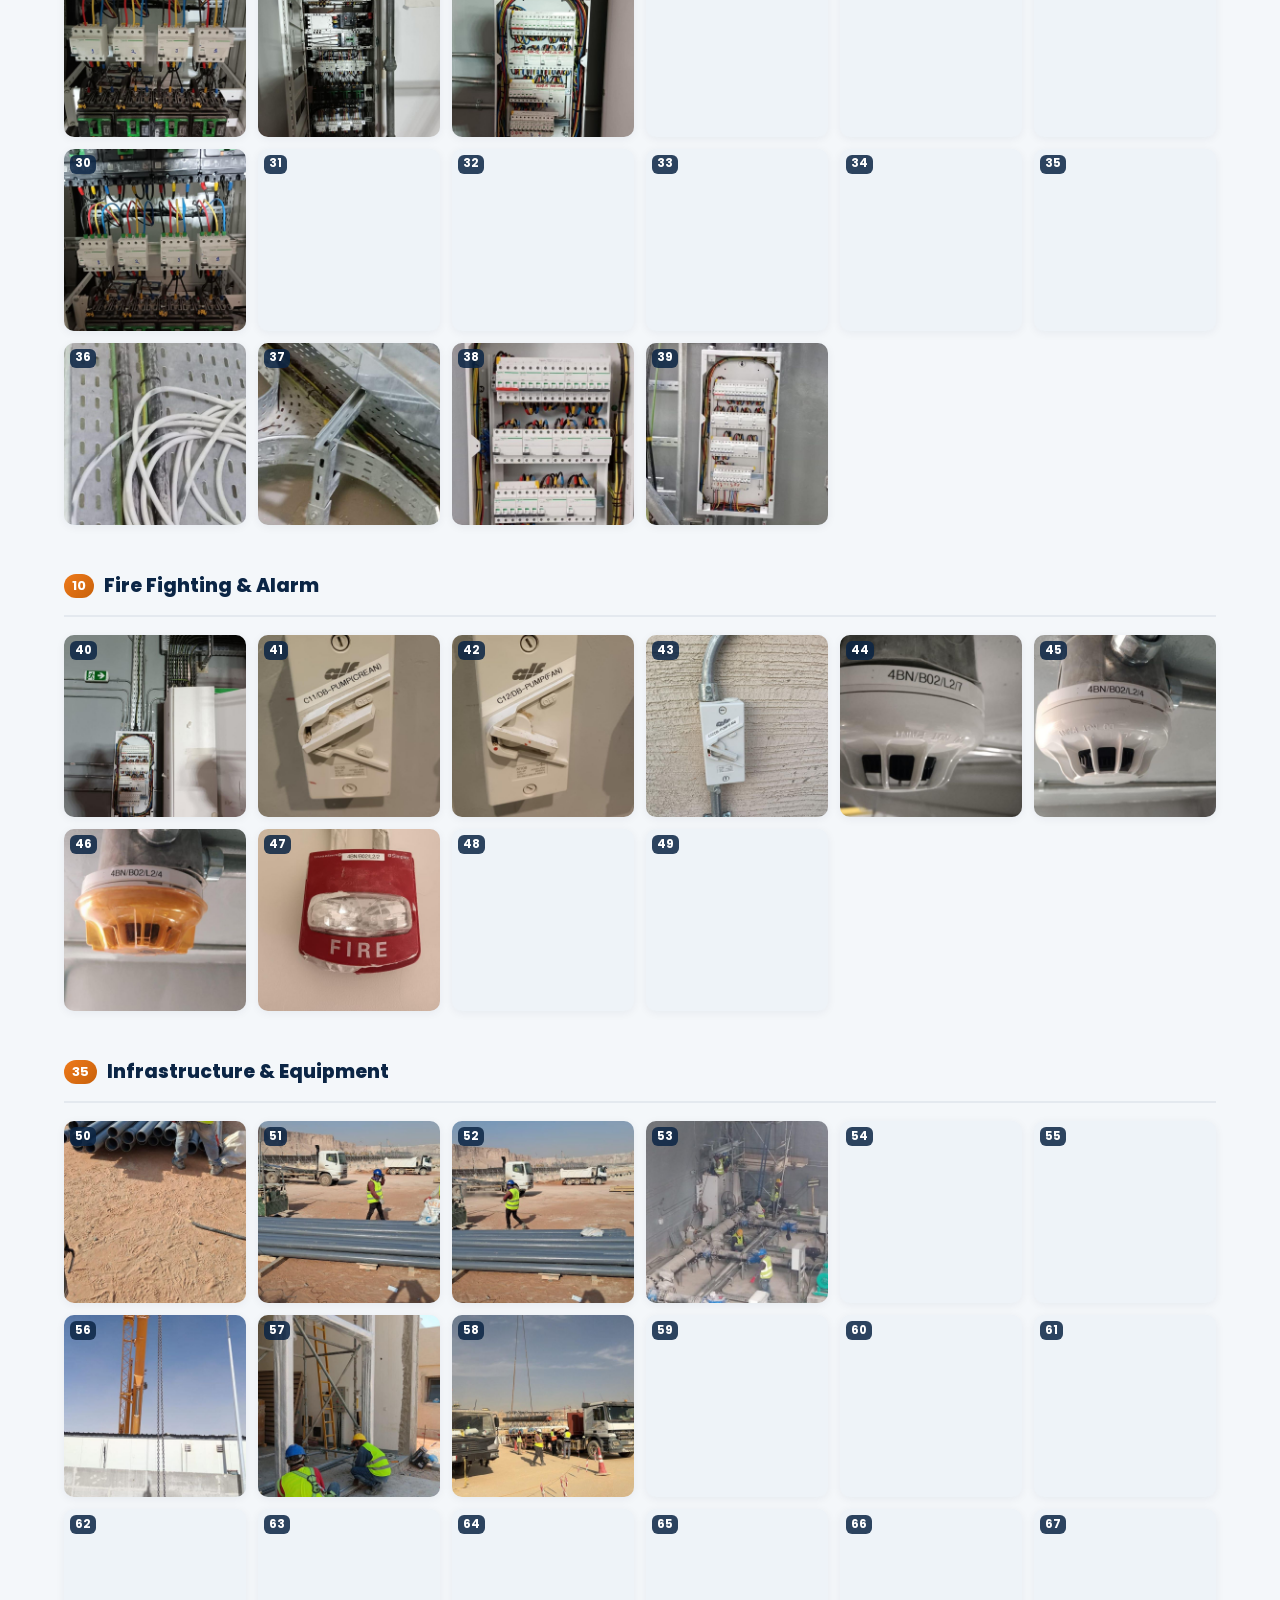
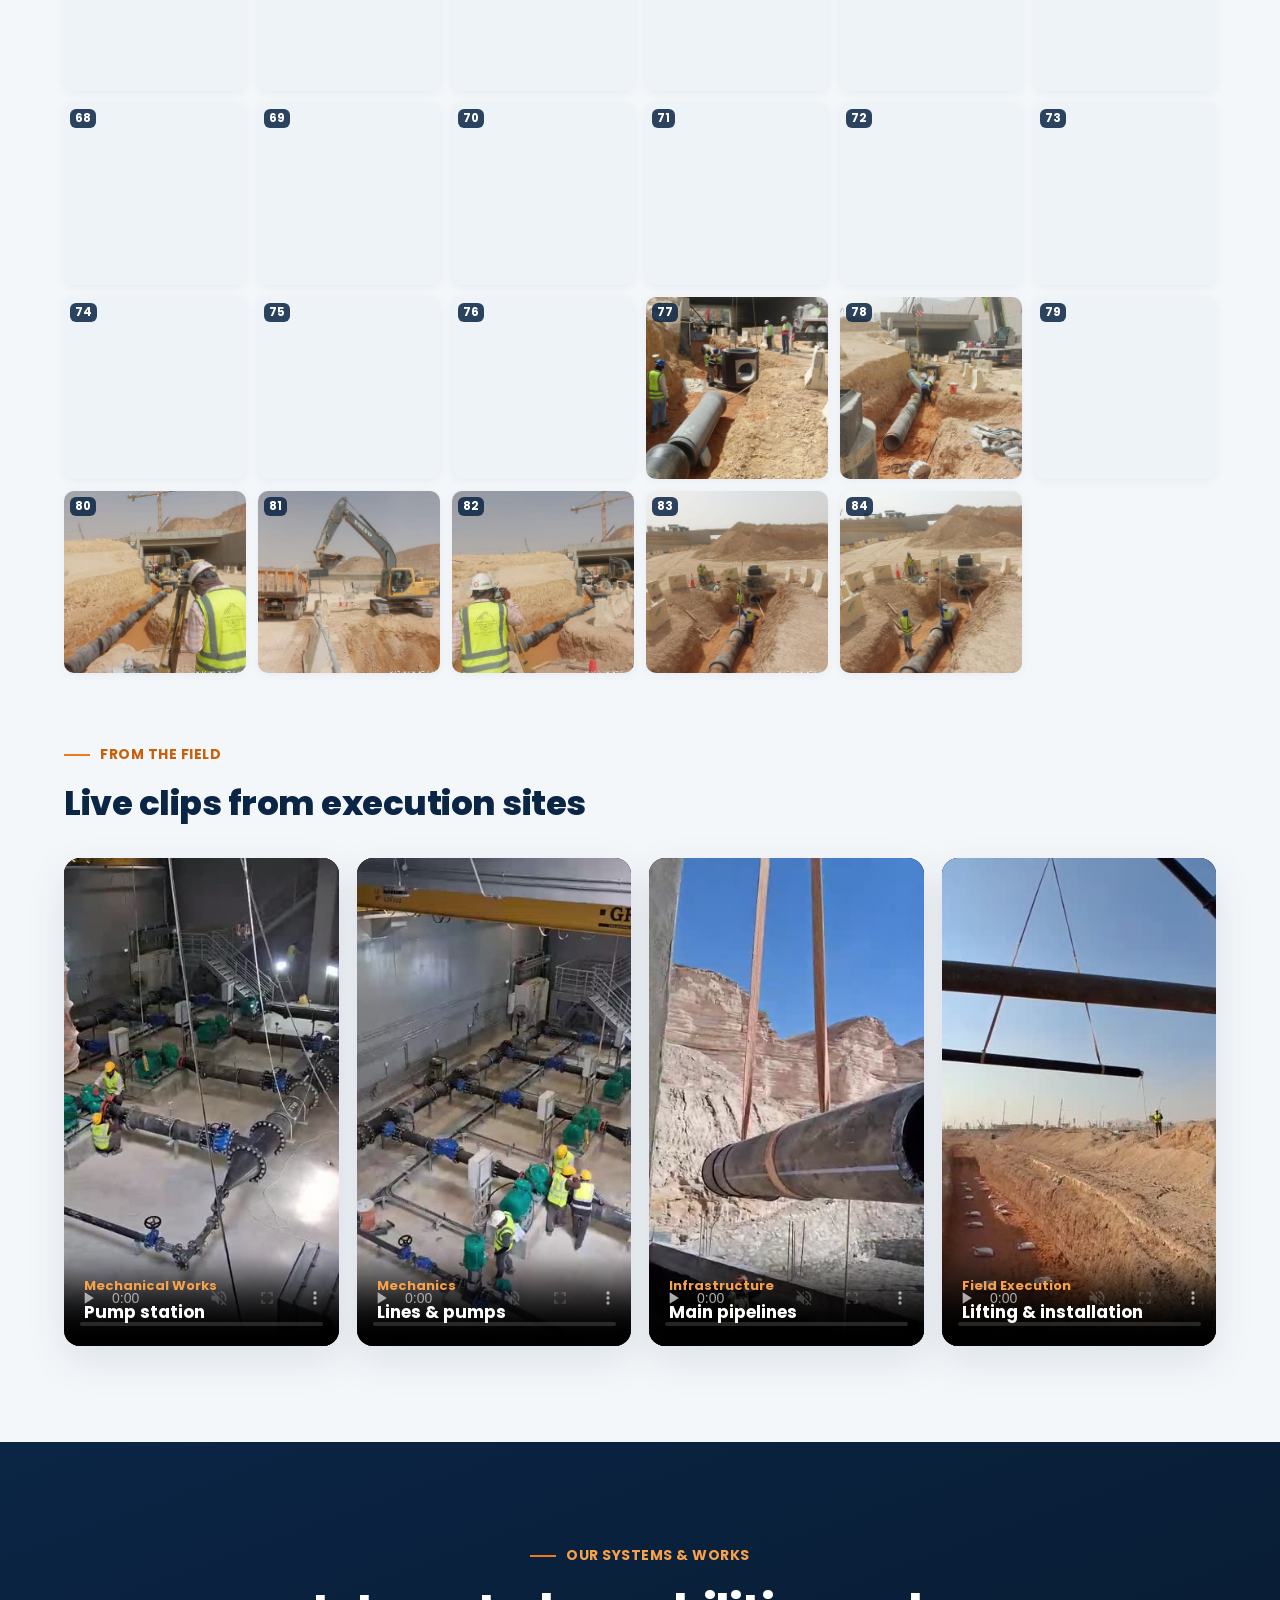
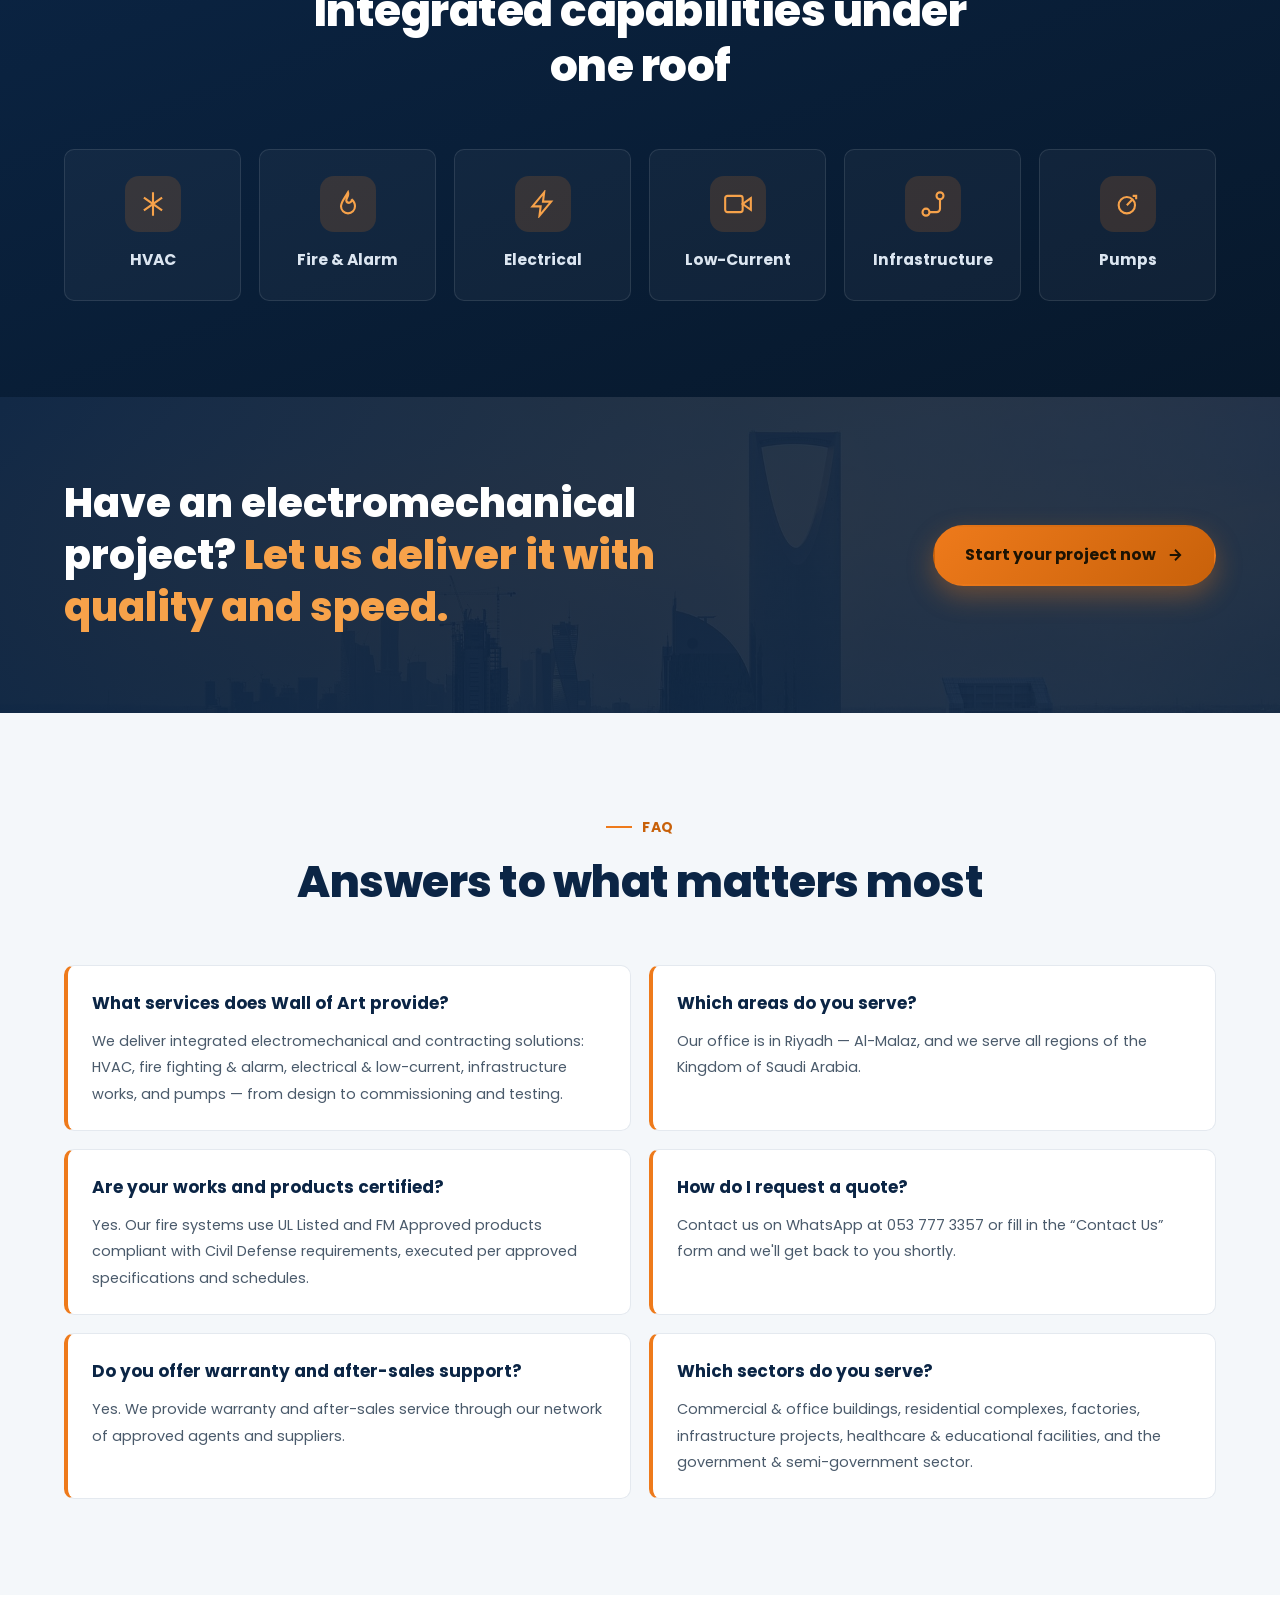
==== commit a9ca61f4: "Point canonical/OG/JSON-LD URLs at the live domain The site is now published at https://rqtec.github" ====
--- a/docs/en/index.html
+++ b/docs/en/index.html
@@ -9,23 +9,23 @@
   <meta name="author" content="Wall of Art">
   <meta name="robots" content="index, follow">
   <meta name="theme-color" content="#0B2545">
-  <link rel="canonical" href="https://raed-vvvv.github.io/django-server/en/">
-  <link rel="alternate" hreflang="ar" href="https://raed-vvvv.github.io/django-server/">
-  <link rel="alternate" hreflang="en" href="https://raed-vvvv.github.io/django-server/en/">
+  <link rel="canonical" href="https://rqtec.github.io/Wall-of-Art/en/">
+  <link rel="alternate" hreflang="ar" href="https://rqtec.github.io/Wall-of-Art/">
+  <link rel="alternate" hreflang="en" href="https://rqtec.github.io/Wall-of-Art/en/">
   <!-- Open Graph -->
   <meta property="og:type" content="website">
   <meta property="og:site_name" content="Wall of Art">
   <meta property="og:locale" content="en_US">
-  <meta property="og:url" content="https://raed-vvvv.github.io/django-server/en/">
+  <meta property="og:url" content="https://rqtec.github.io/Wall-of-Art/en/">
   <meta property="og:title" content="Wall of Art | Electromechanical &amp; Contracting">
   <meta property="og:description" content="Quality in execution and speed in delivery — integrated electromechanical and contracting solutions from design to commissioning.">
-  <meta property="og:image" content="https://raed-vvvv.github.io/django-server/static/img/og-image.jpg">
+  <meta property="og:image" content="https://rqtec.github.io/Wall-of-Art/static/img/og-image.jpg">
   <meta property="og:image:width" content="1200">
   <meta property="og:image:height" content="630">
   <meta name="twitter:card" content="summary_large_image">
   <meta name="twitter:title" content="Wall of Art | Electromechanical &amp; Contracting">
   <meta name="twitter:description" content="Integrated electromechanical and contracting solutions in Riyadh — quality and speed of delivery.">
-  <meta name="twitter:image" content="https://raed-vvvv.github.io/django-server/static/img/og-image.jpg">
+  <meta name="twitter:image" content="https://rqtec.github.io/Wall-of-Art/static/img/og-image.jpg">
   <link rel="icon" type="image/svg+xml" href="../static/img/favicon.svg">
   <link rel="apple-touch-icon" href="../static/img/apple-touch-icon.png">
   <link rel="preconnect" href="https://fonts.googleapis.com">
@@ -40,9 +40,9 @@
     "name": "Wall of Art",
     "alternateName": "Wall of Art Contracting",
     "description": "A Saudi company specialized in electromechanical works and general contracting in Riyadh.",
-    "url": "https://raed-vvvv.github.io/django-server/en/",
-    "image": "https://raed-vvvv.github.io/django-server/static/img/og-image.jpg",
-    "logo": "https://raed-vvvv.github.io/django-server/static/img/icon-512.png",
+    "url": "https://rqtec.github.io/Wall-of-Art/en/",
+    "image": "https://rqtec.github.io/Wall-of-Art/static/img/og-image.jpg",
+    "logo": "https://rqtec.github.io/Wall-of-Art/static/img/icon-512.png",
     "telephone": "+966537773357",
     "foundingDate": "2018",
     "slogan": "Quality in execution and speed in delivery",
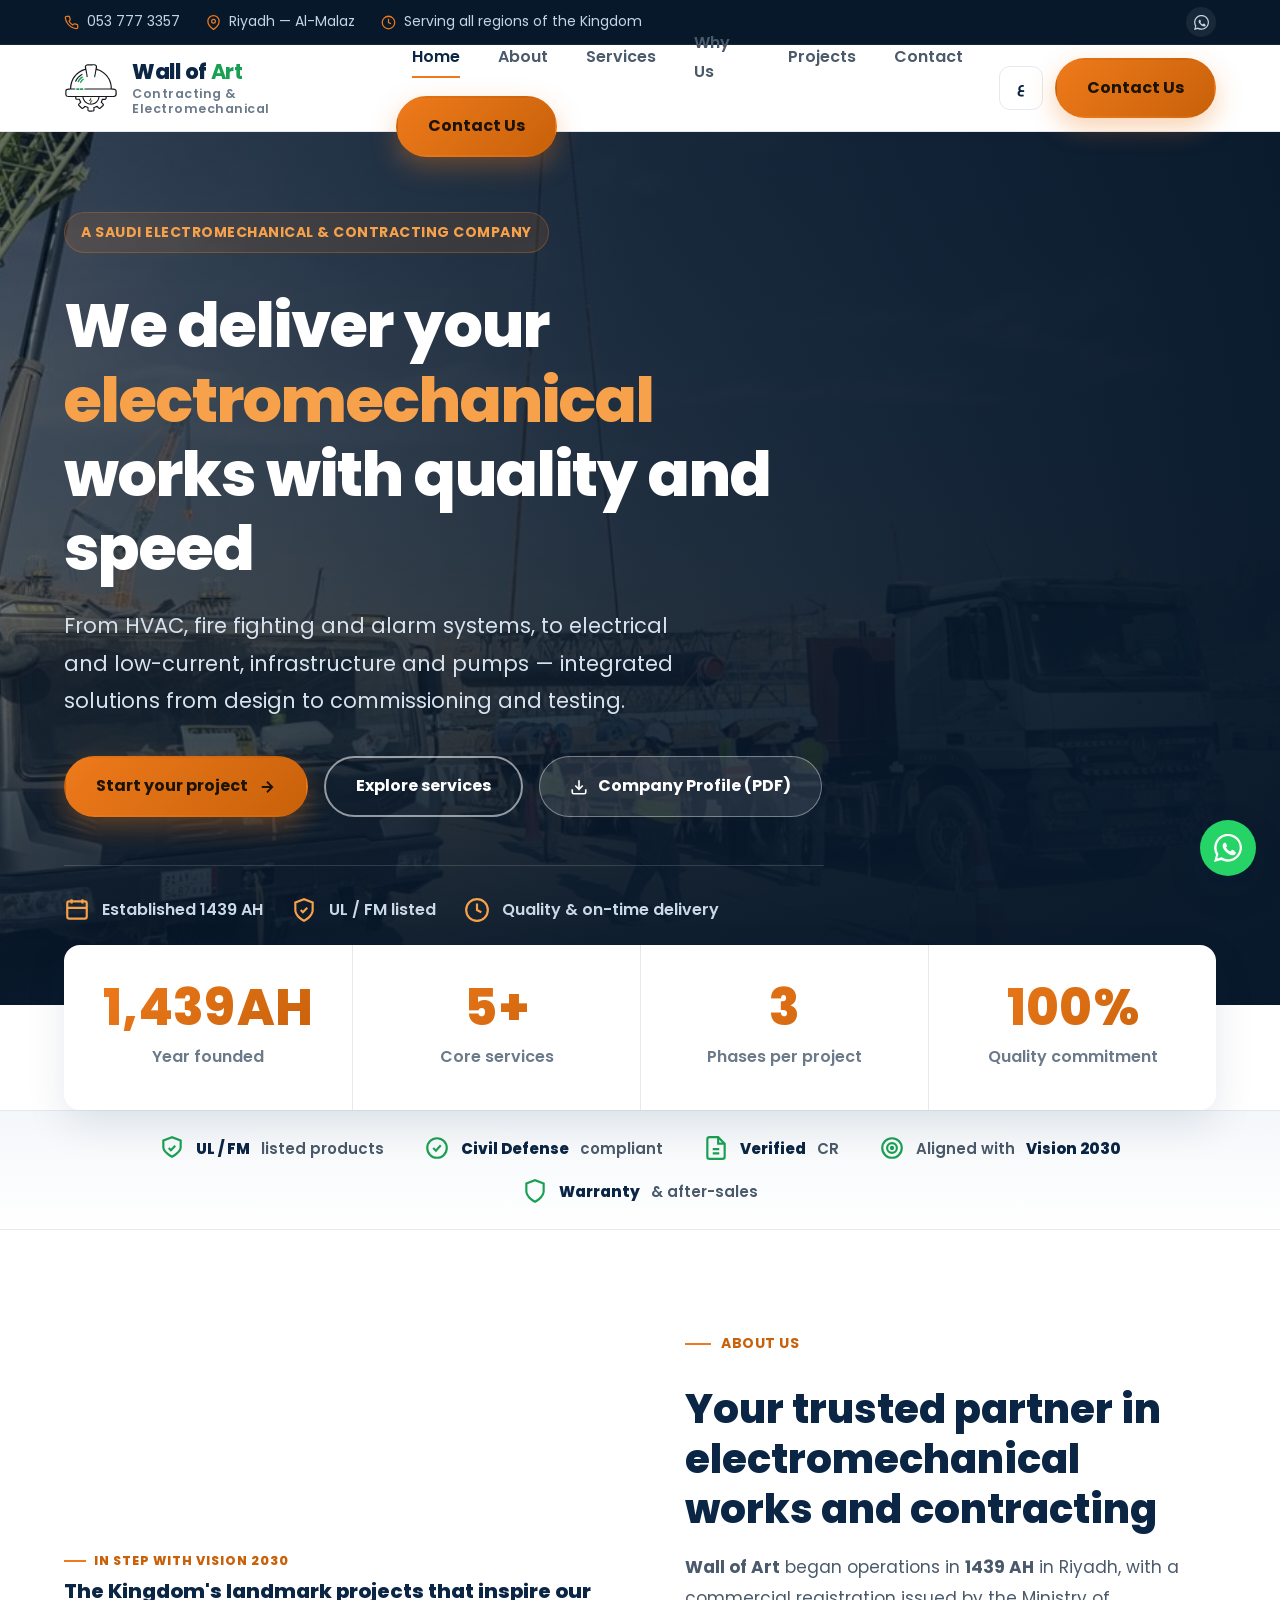
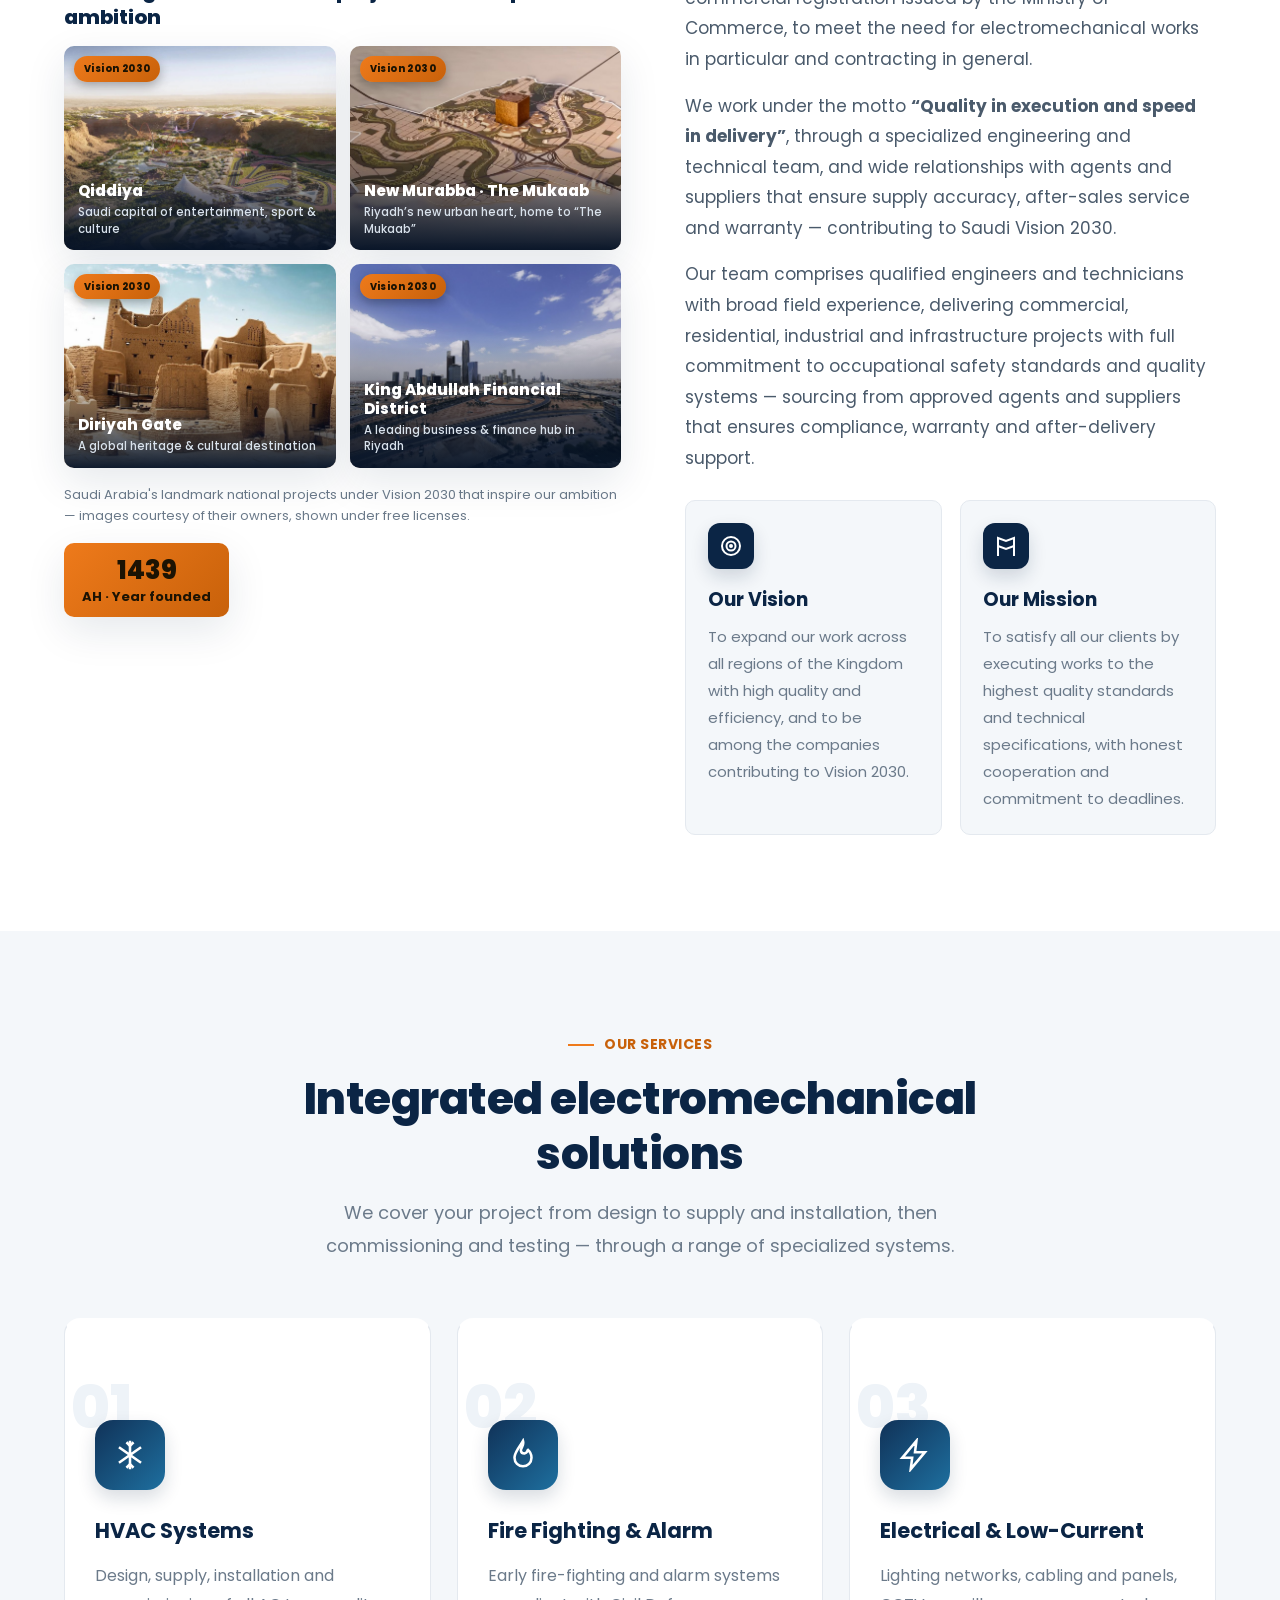
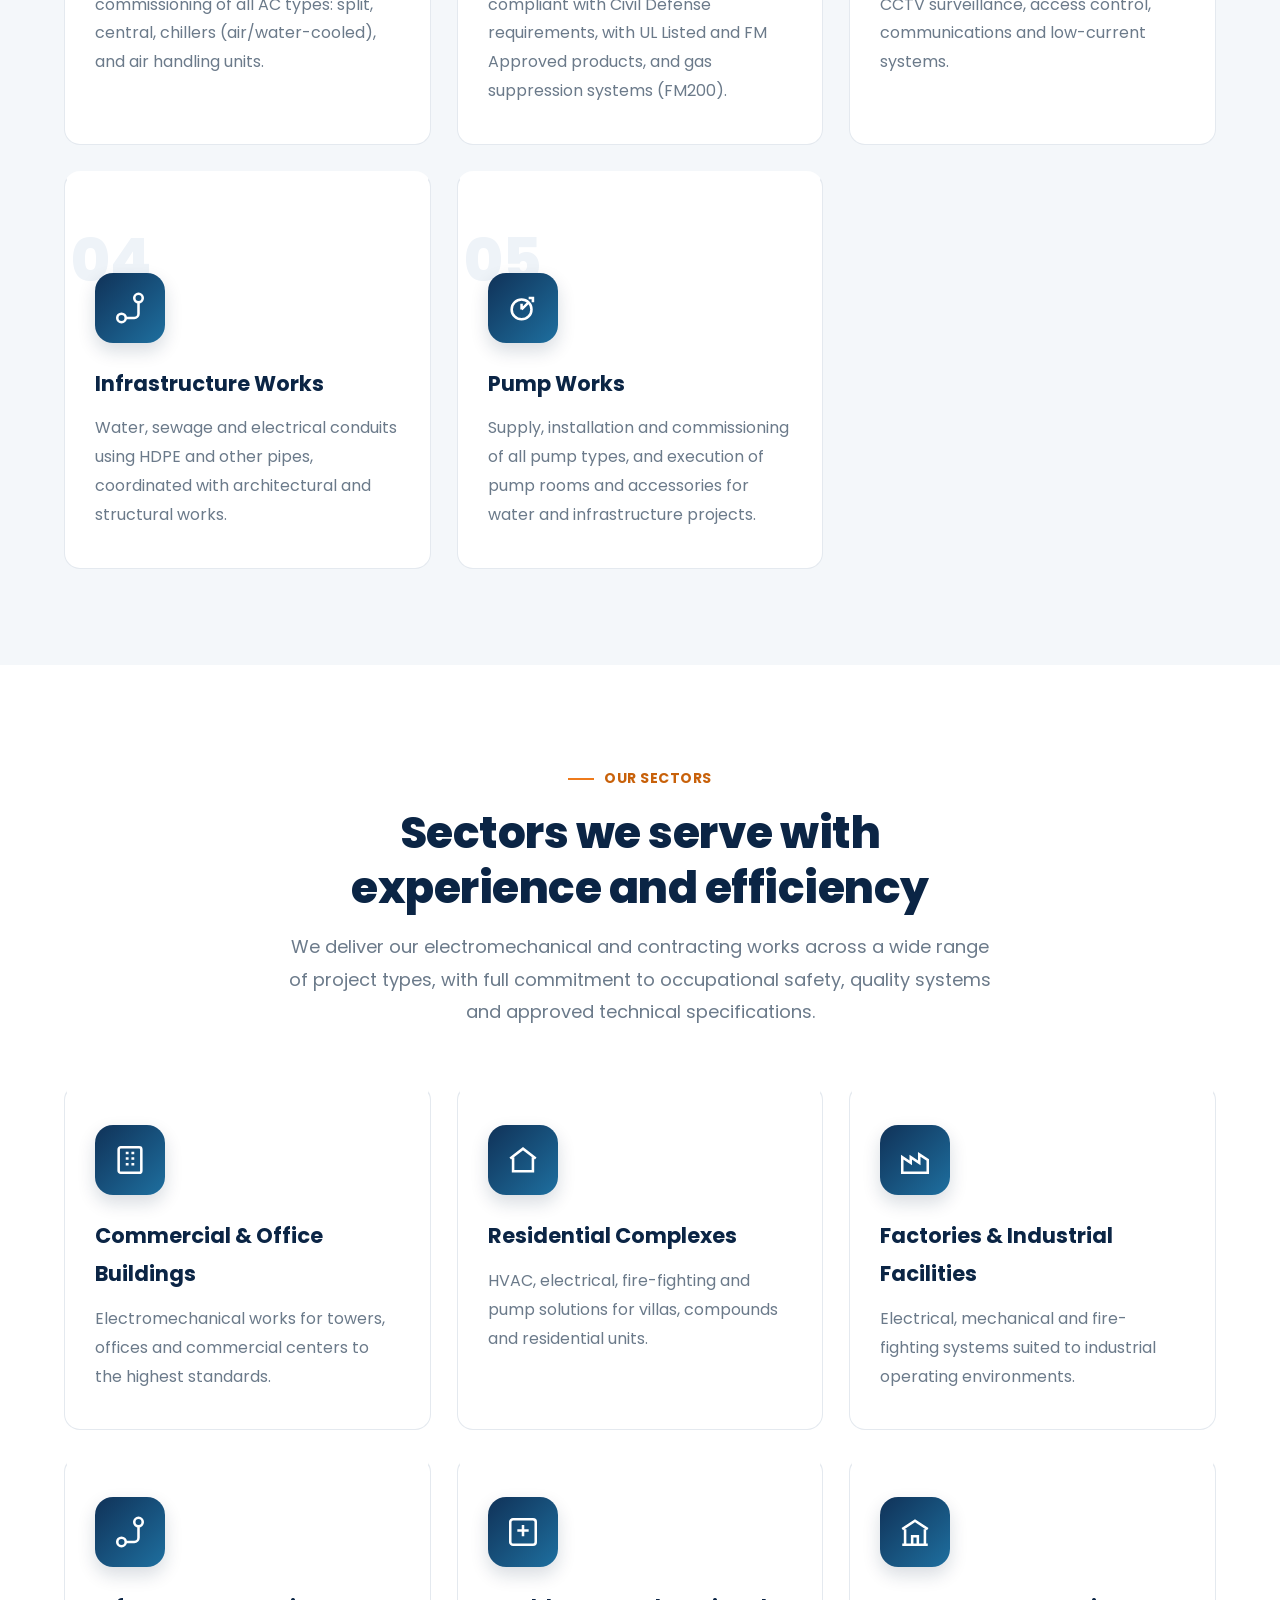
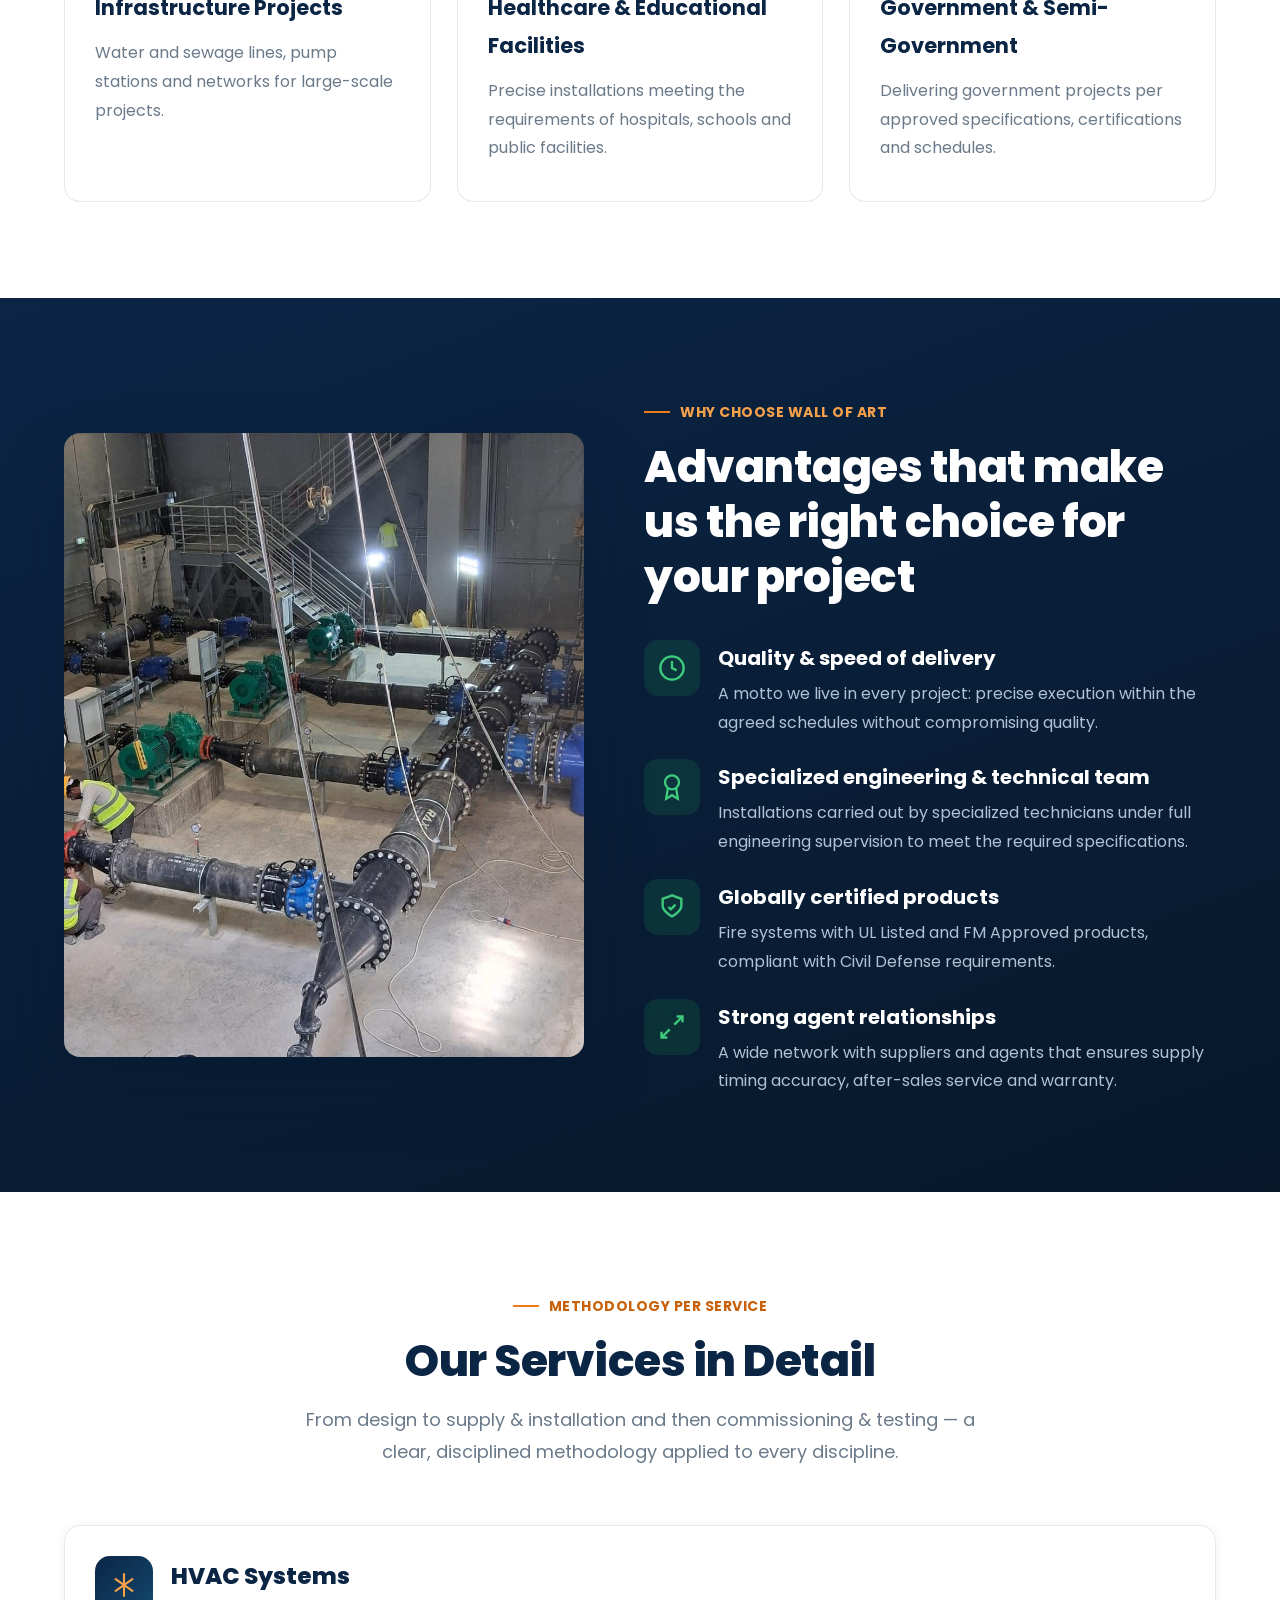
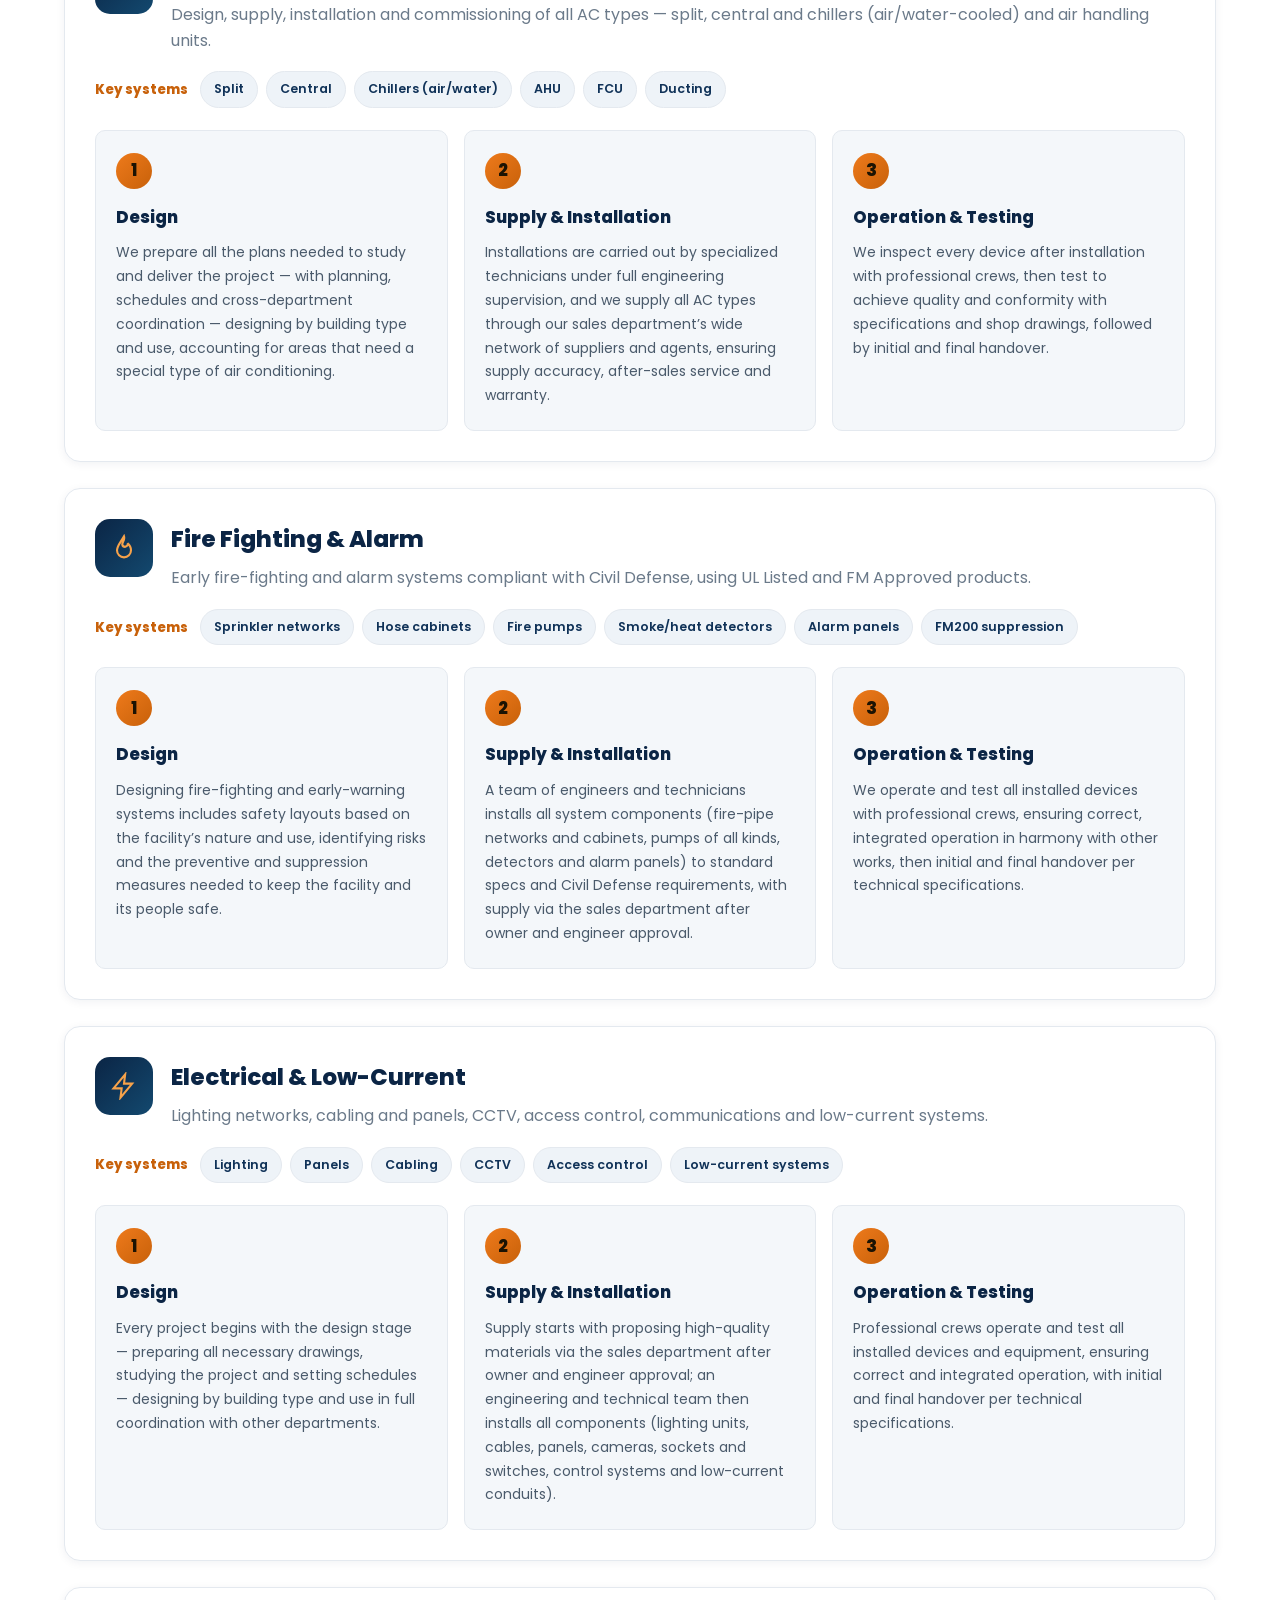
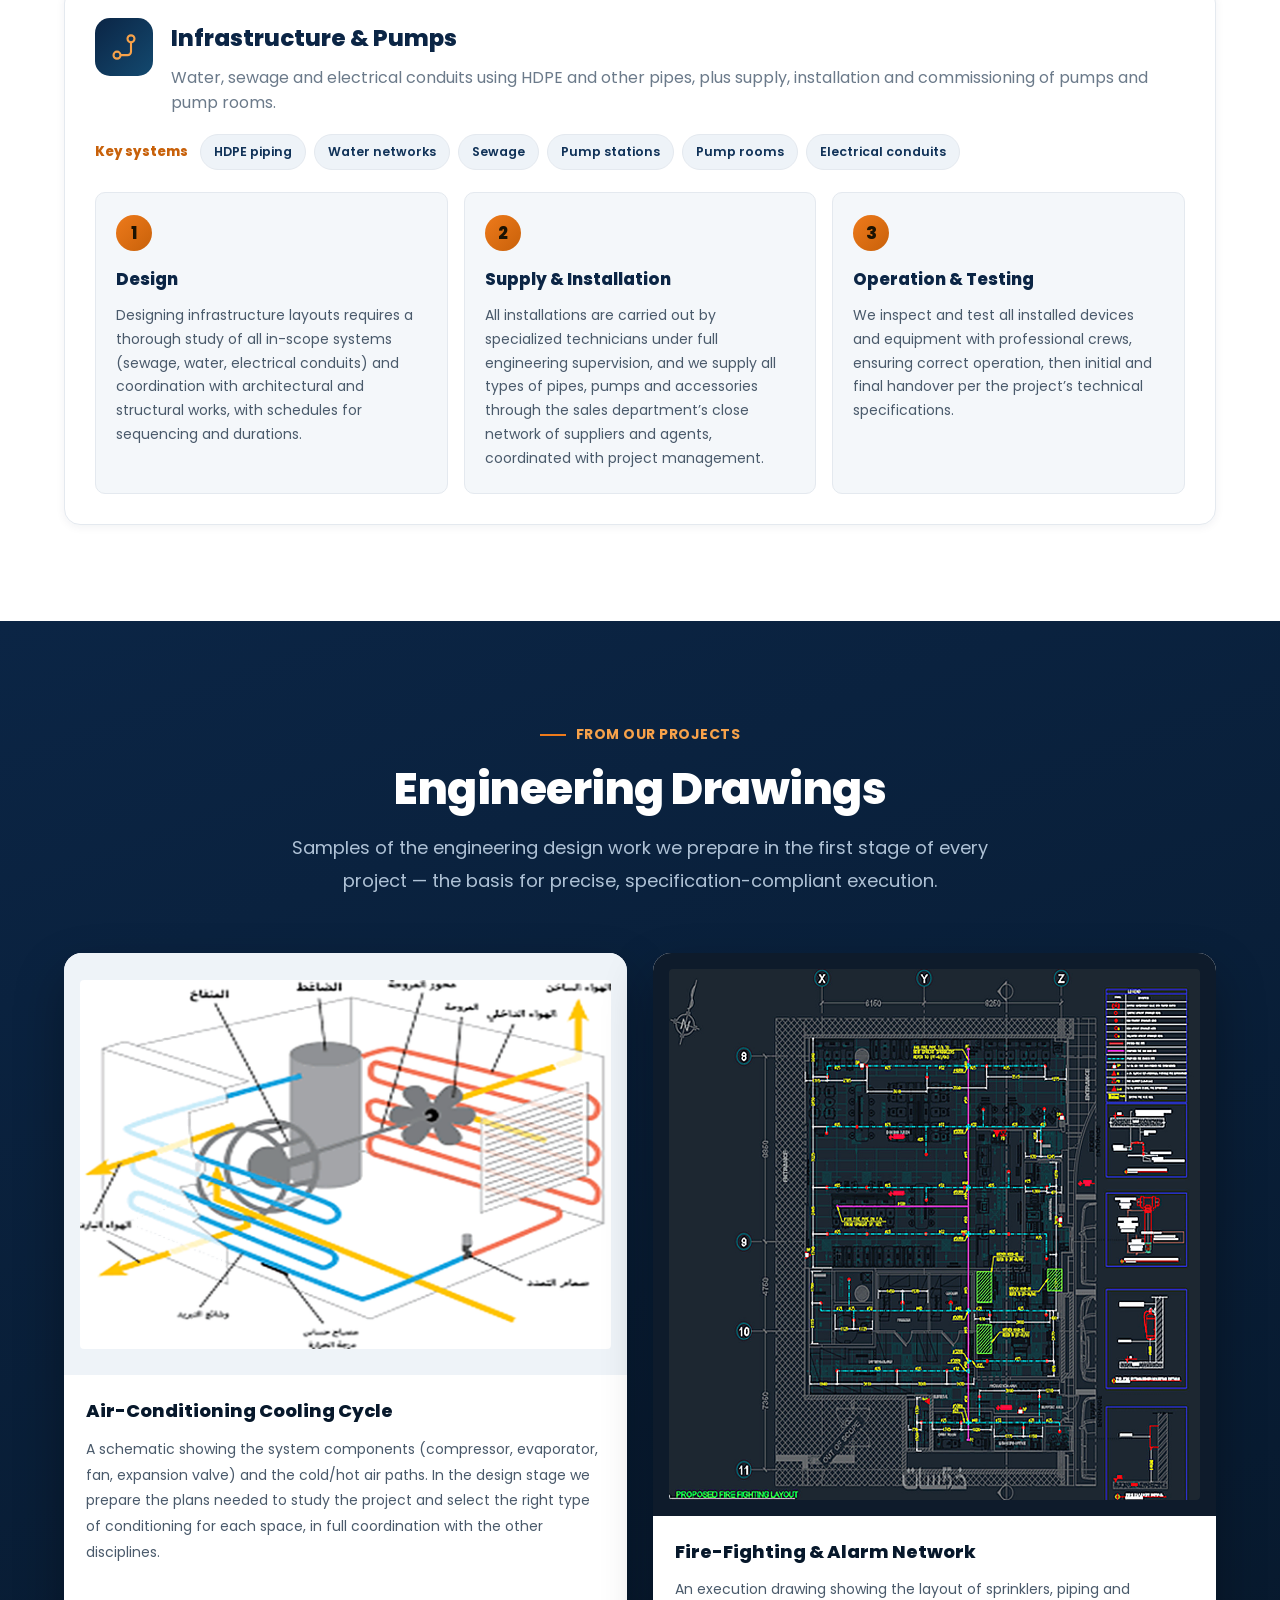
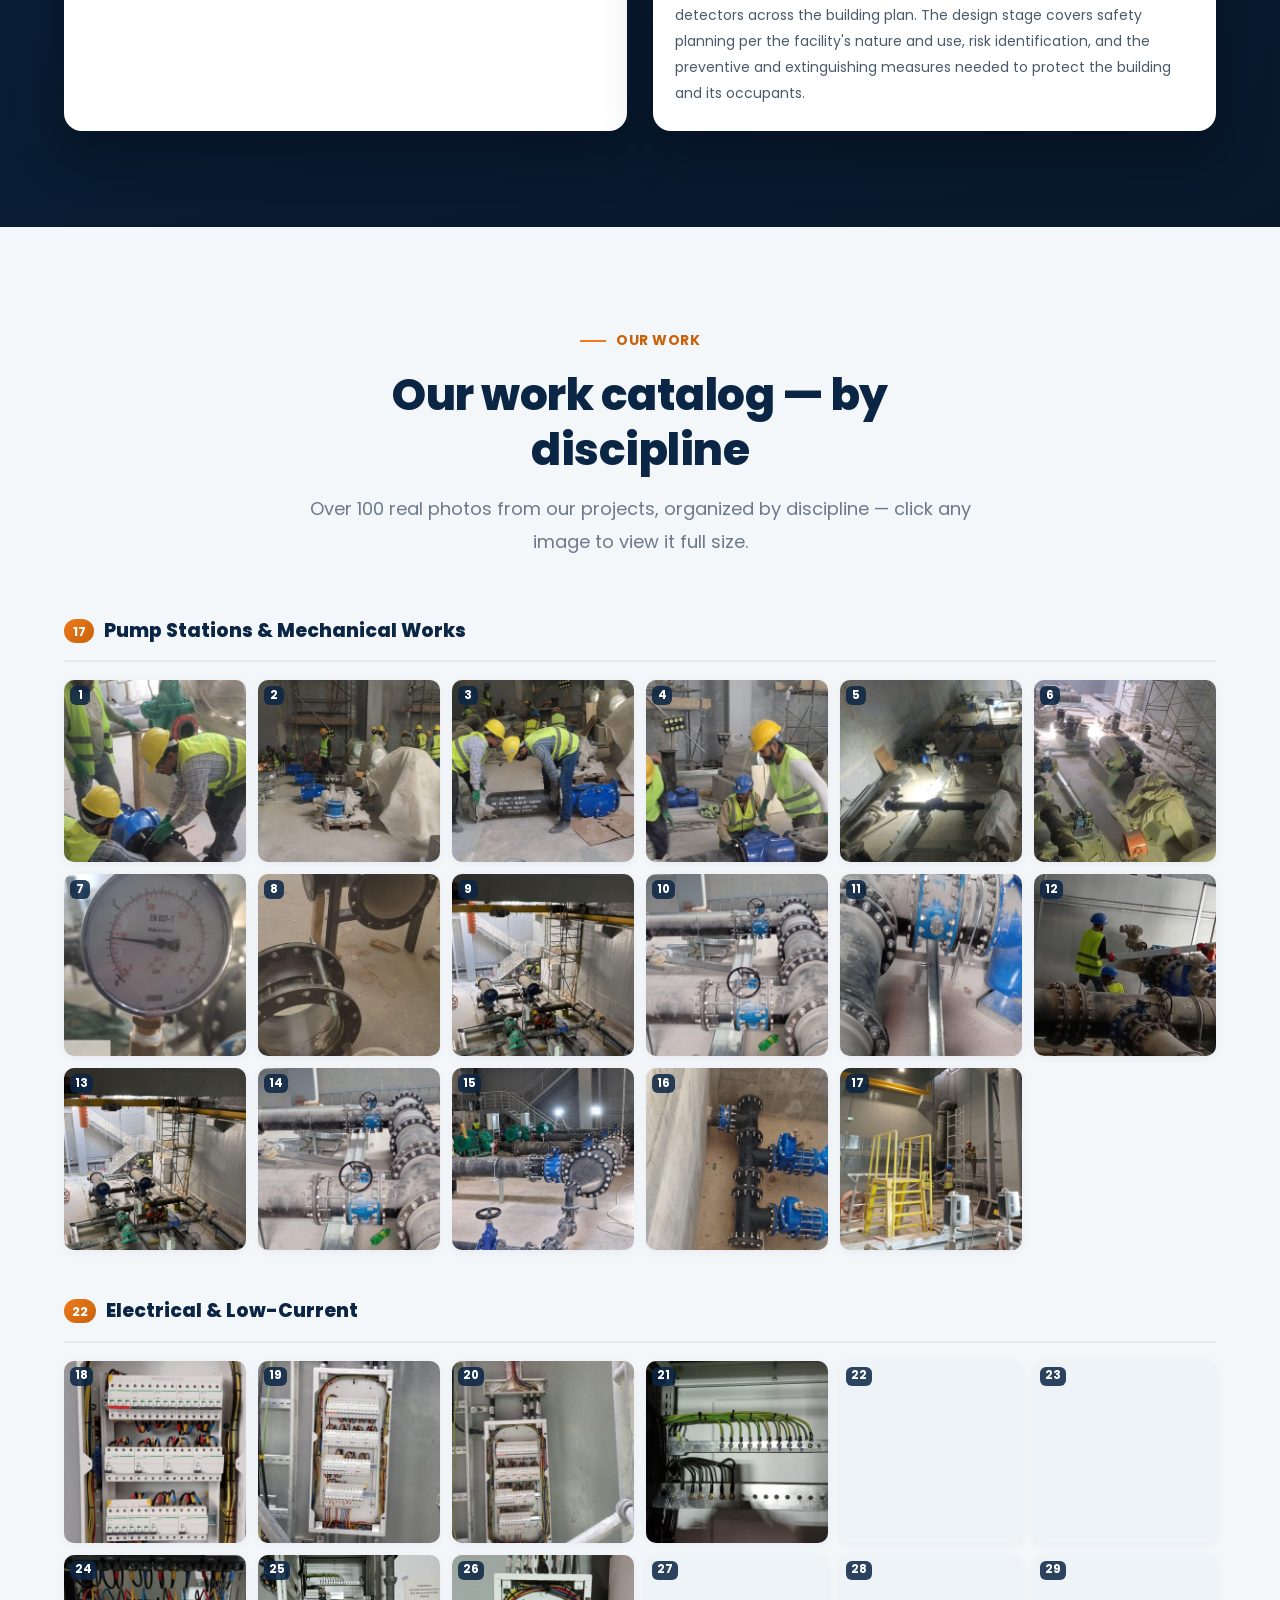
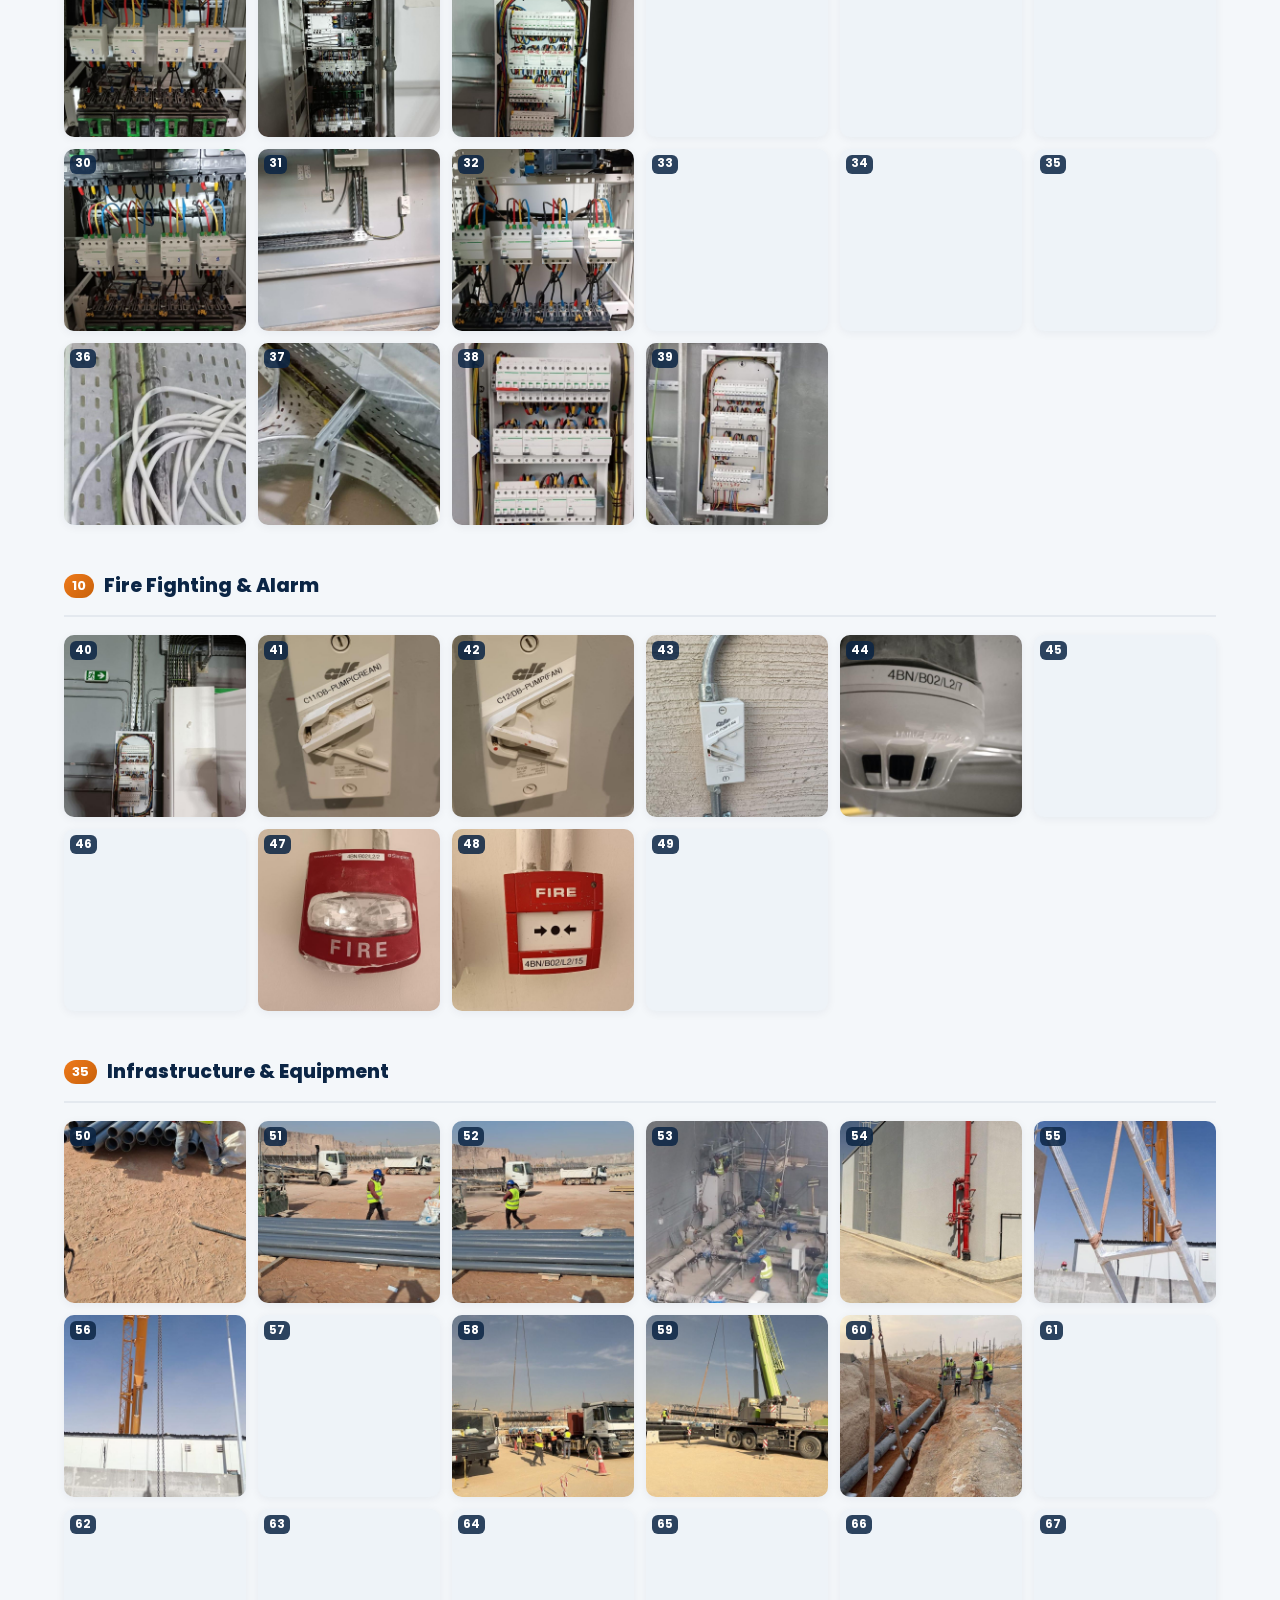
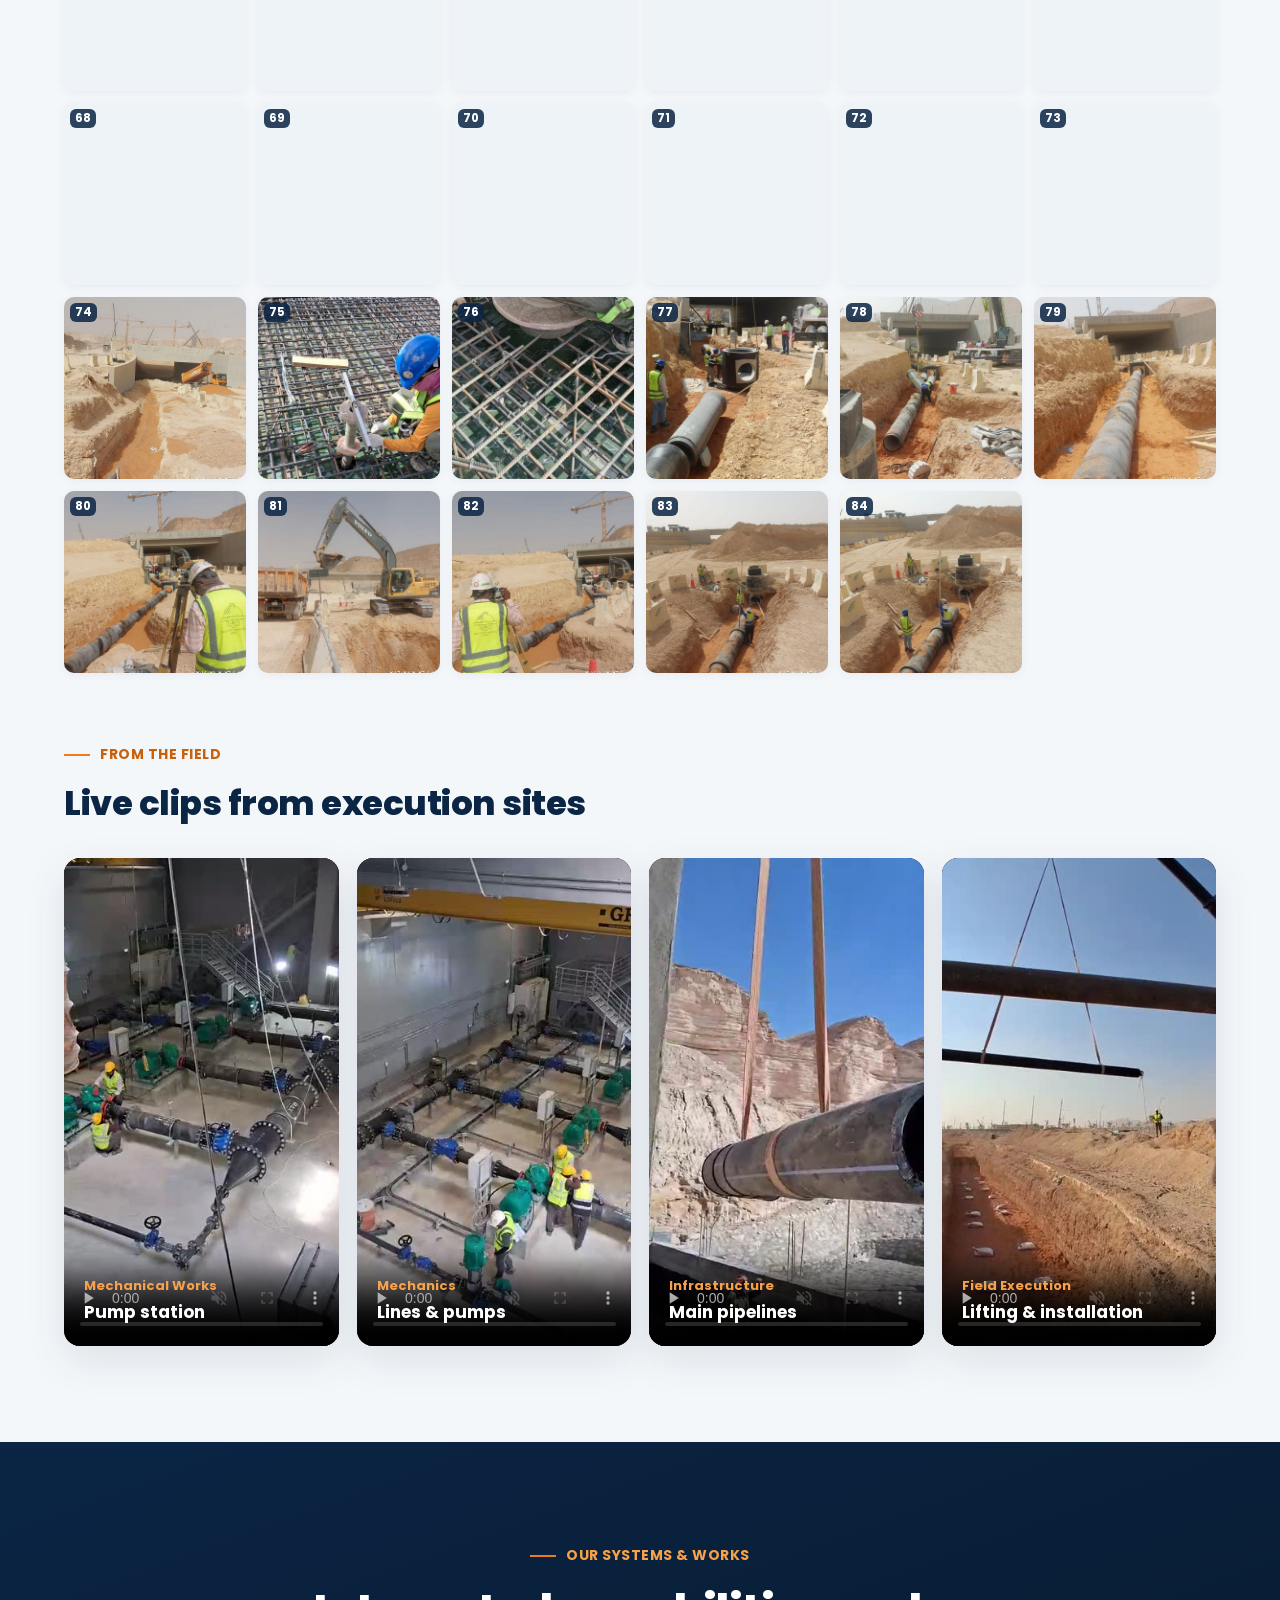
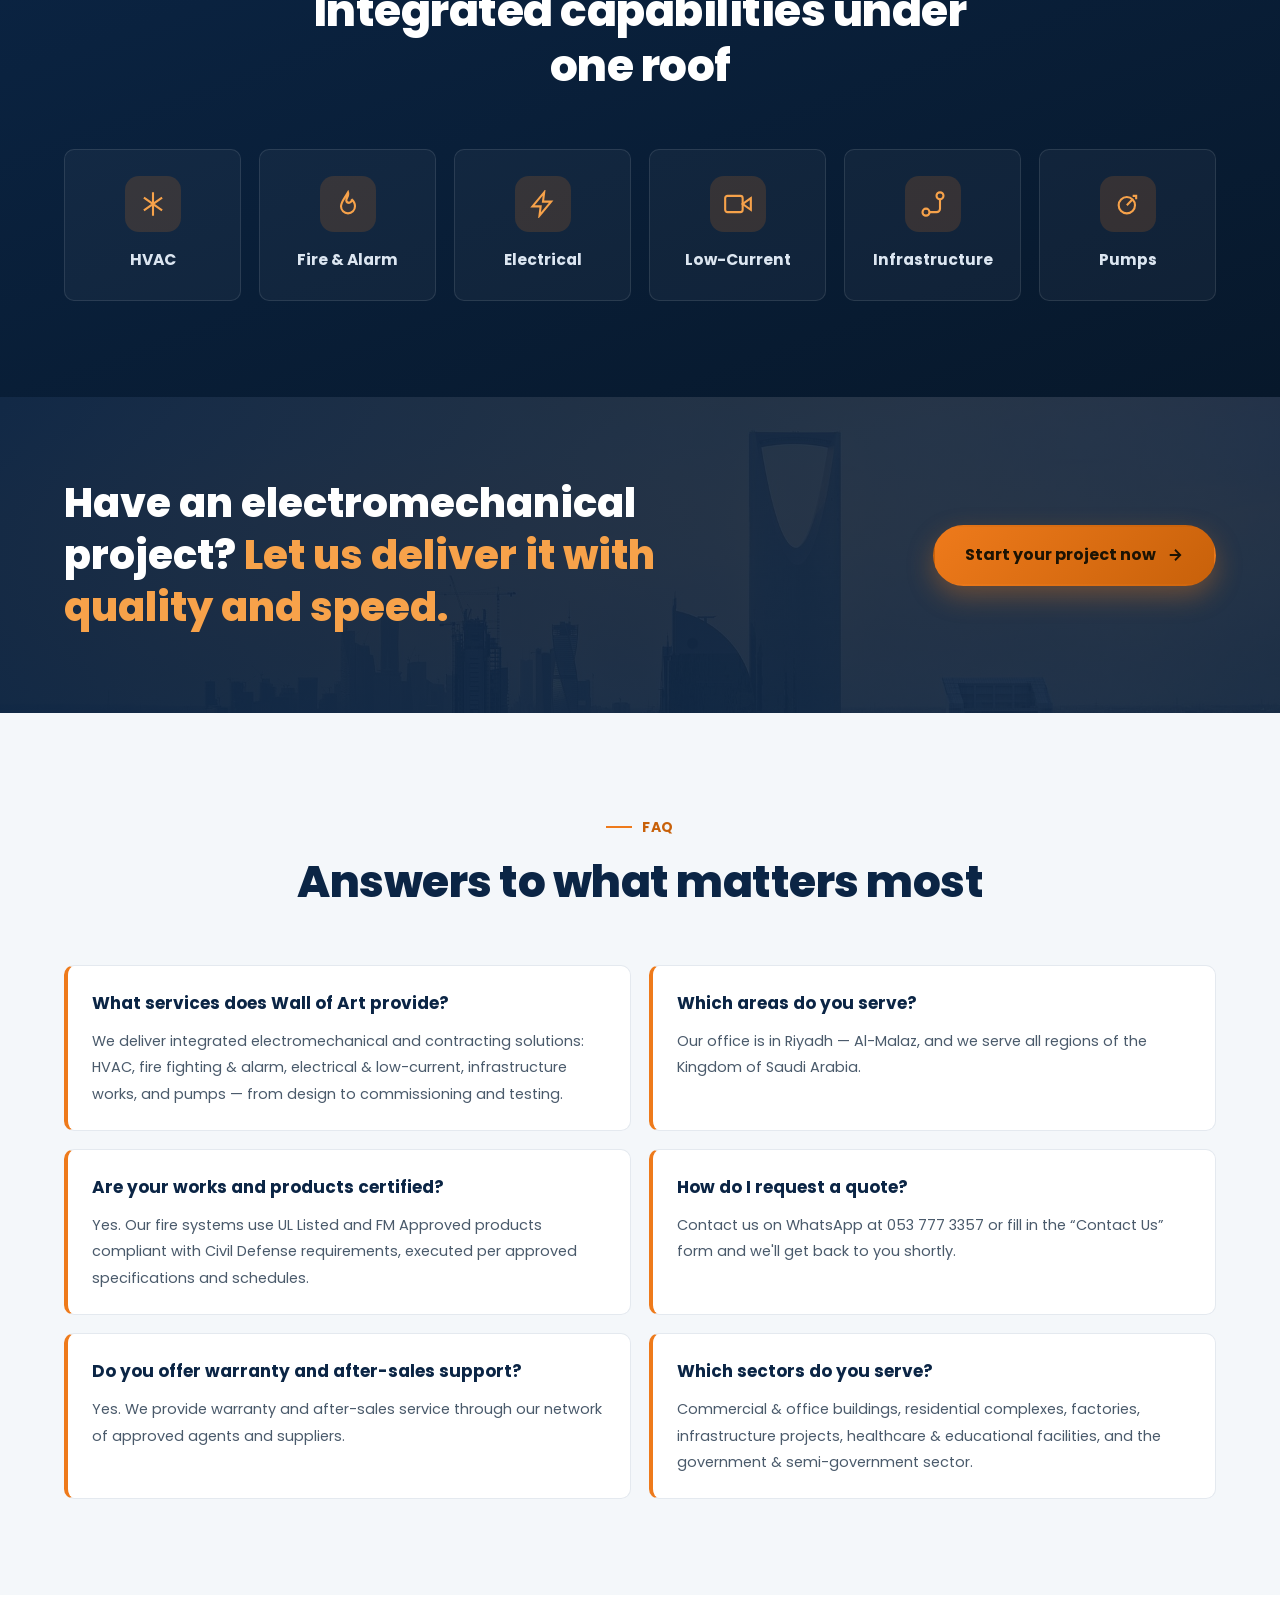
==== commit 05ee8d14: "Use the WhatsApp number for the contact line (site + PDF) - Website: replace the old 054 777 3357 ma" ====
--- a/docs/en/index.html
+++ b/docs/en/index.html
@@ -665,7 +665,7 @@
         </div>
         <div class="info-card">
           <div class="info-ico"><svg viewBox="0 0 24 24" fill="none" stroke="currentColor" stroke-width="2"><path d="M16 21v-2a4 4 0 0 0-4-4H6a4 4 0 0 0-4 4v2"/><circle cx="9" cy="7" r="4"/><path d="M22 21v-2a4 4 0 0 0-3-3.87M16 3.13a4 4 0 0 1 0 7.75"/></svg></div>
-          <div><h4>Management</h4><a href="tel:+966532030525">053 203 0525</a> · <a href="tel:+966547773357">054 777 3357</a></div>
+          <div><h4>Management</h4><a href="tel:+966532030525">053 203 0525</a> · <a href="tel:+966537773357">053 777 3357</a></div>
         </div>
         <div class="info-card">
           <div class="info-ico"><svg viewBox="0 0 24 24" fill="none" stroke="currentColor" stroke-width="2"><rect x="3" y="4" width="18" height="16" rx="2"/><path d="M7 2v4M17 2v4M3 10h18"/></svg></div>
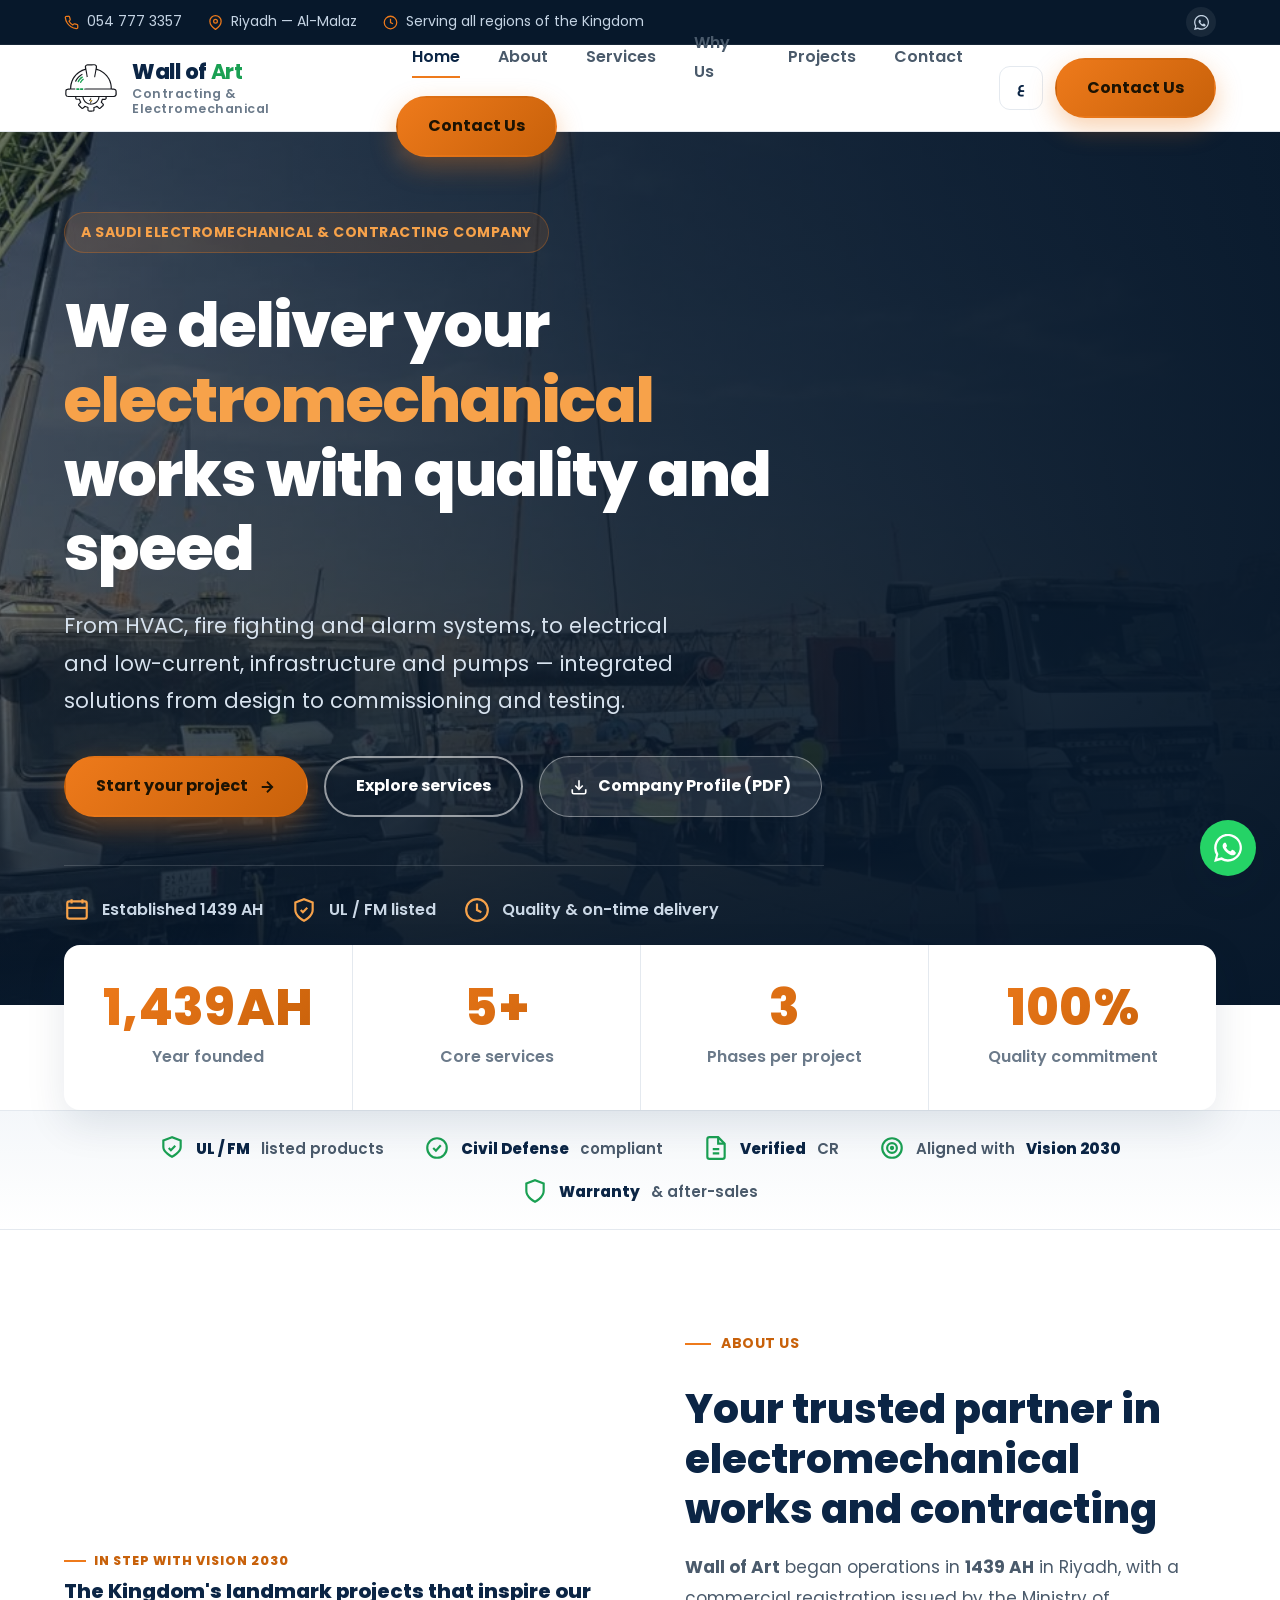
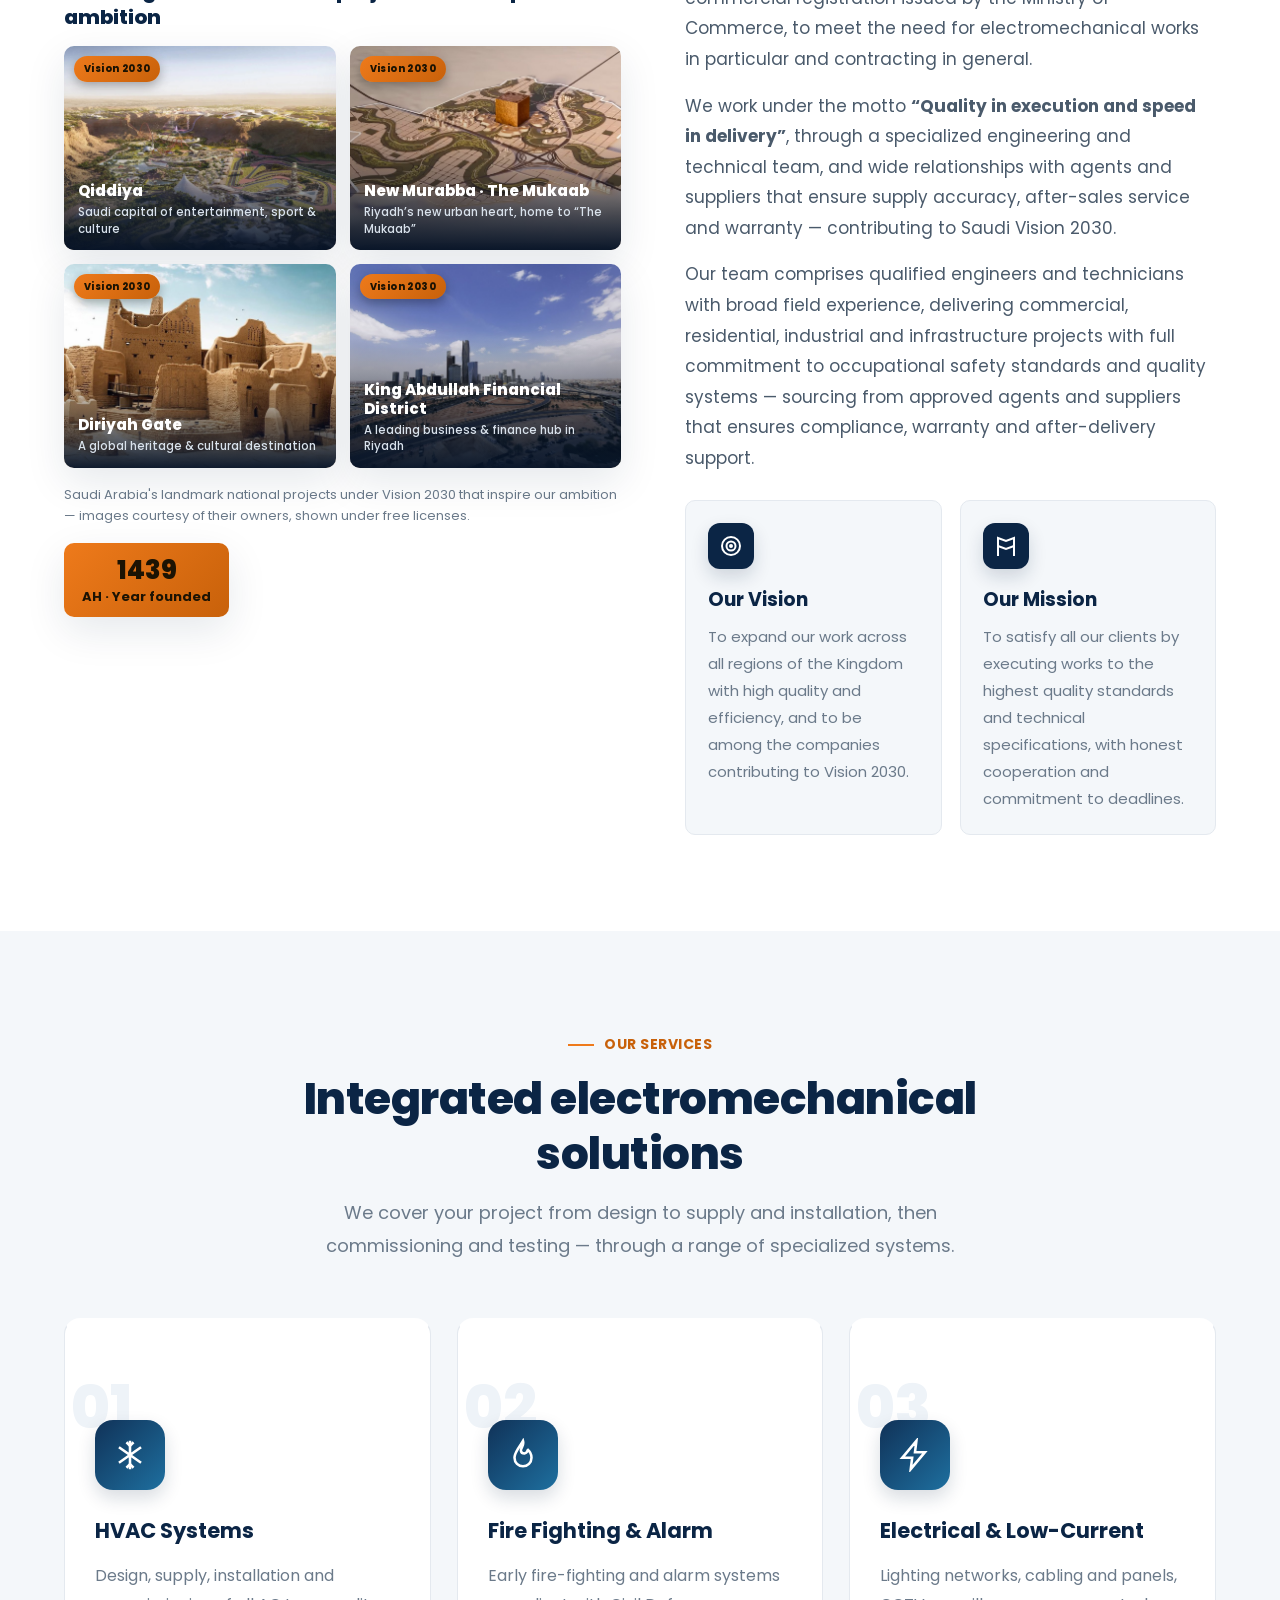
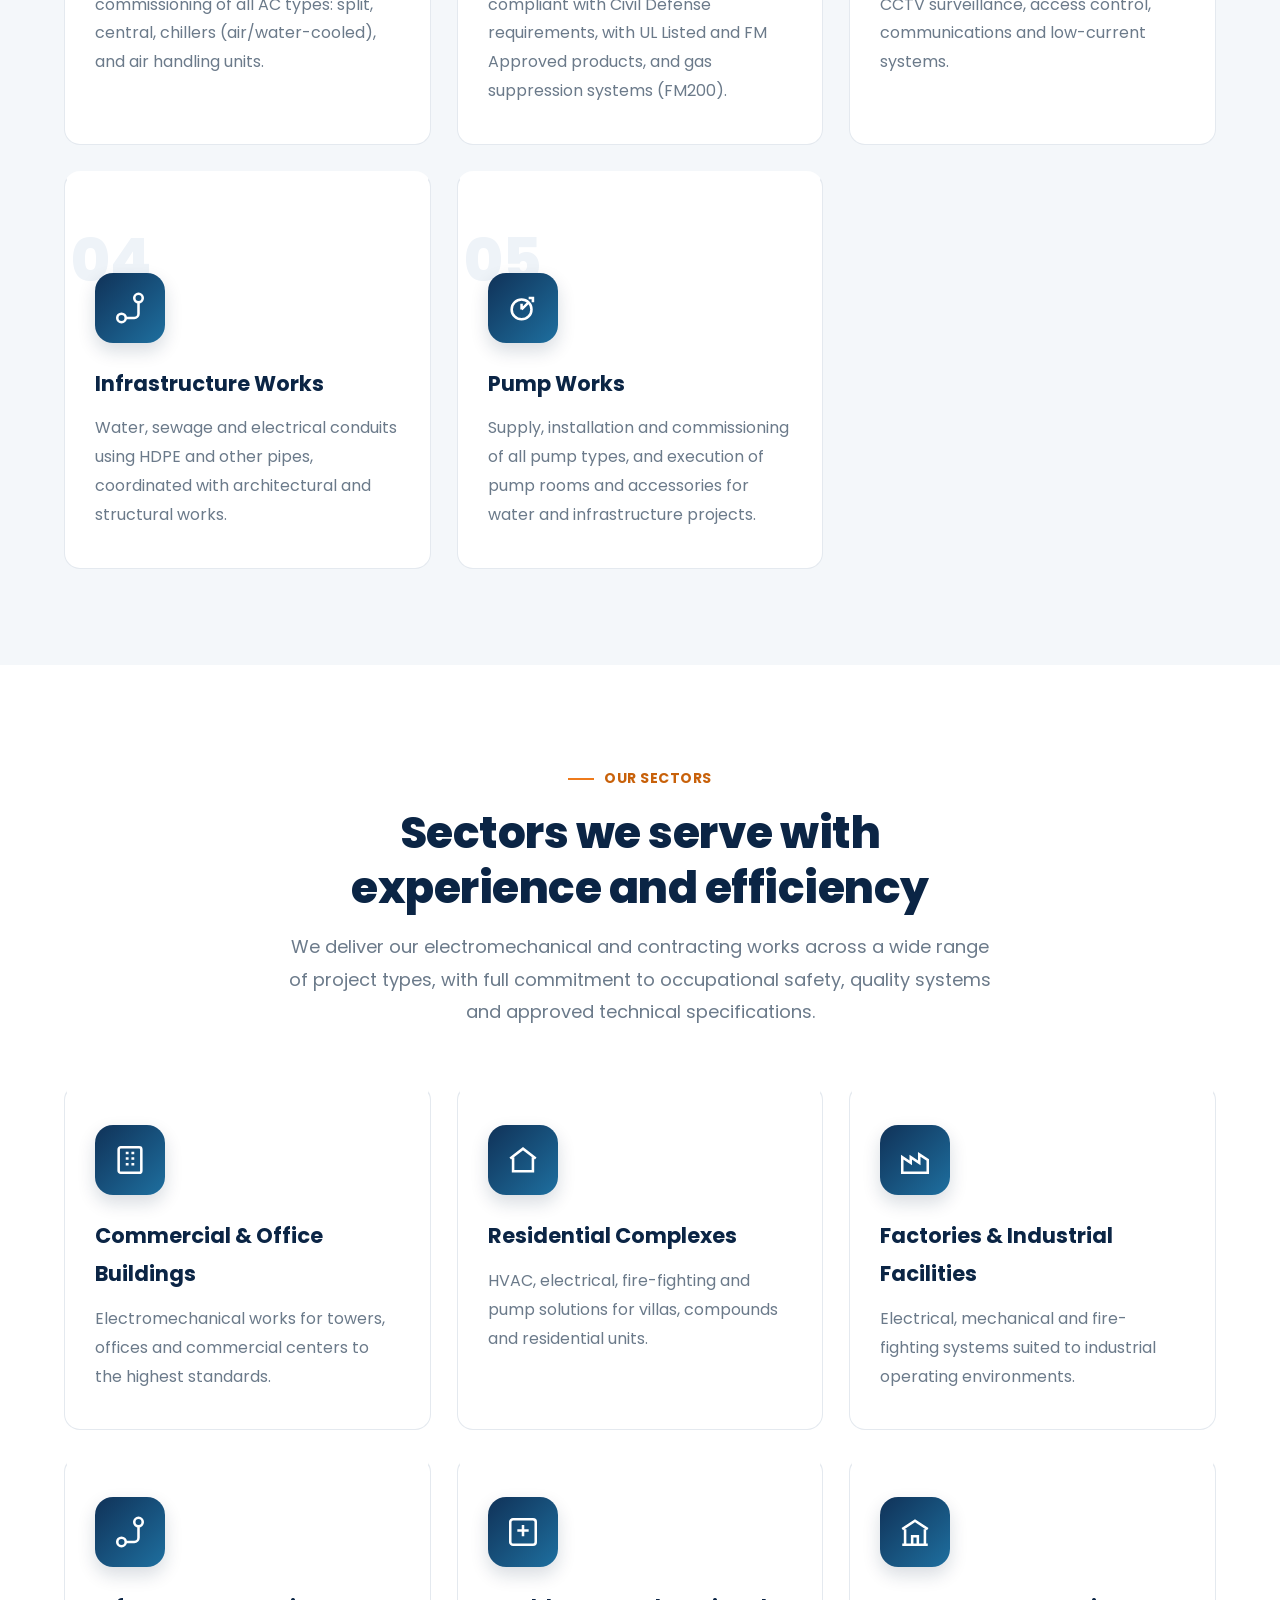
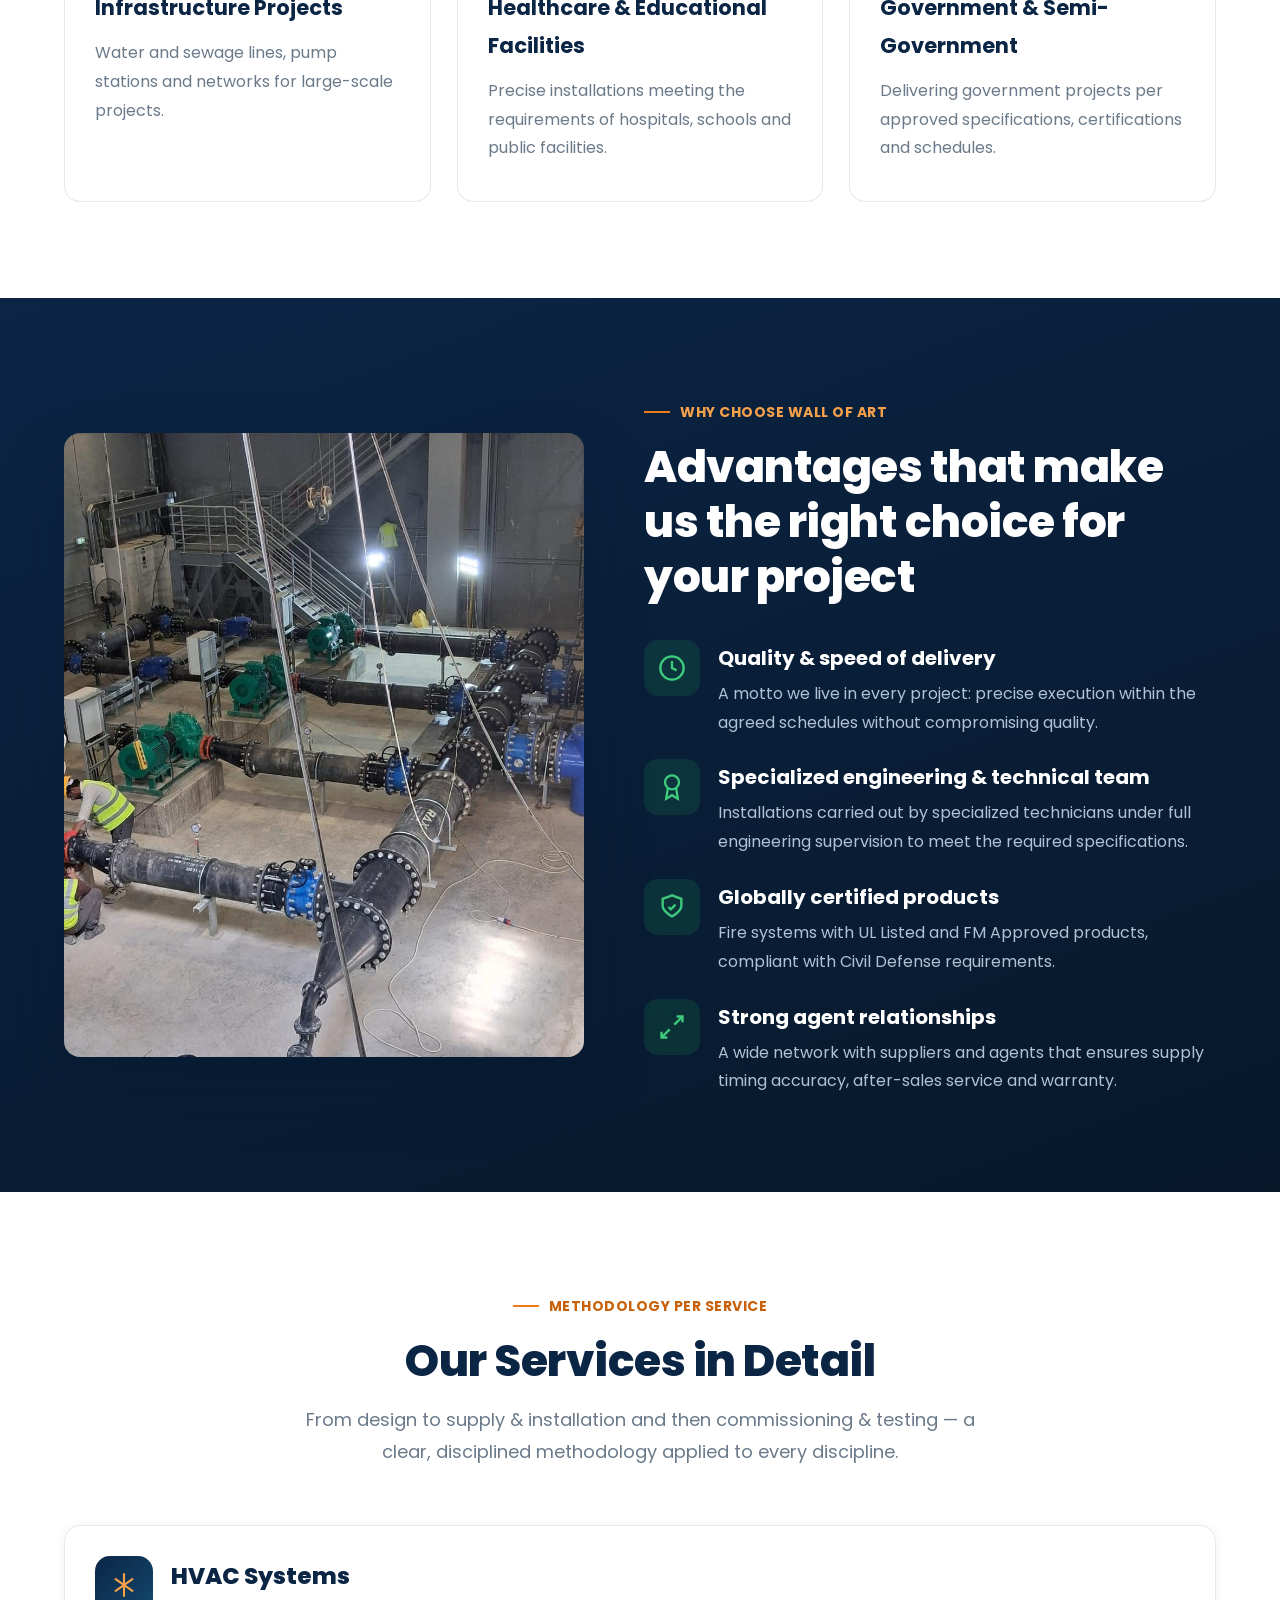
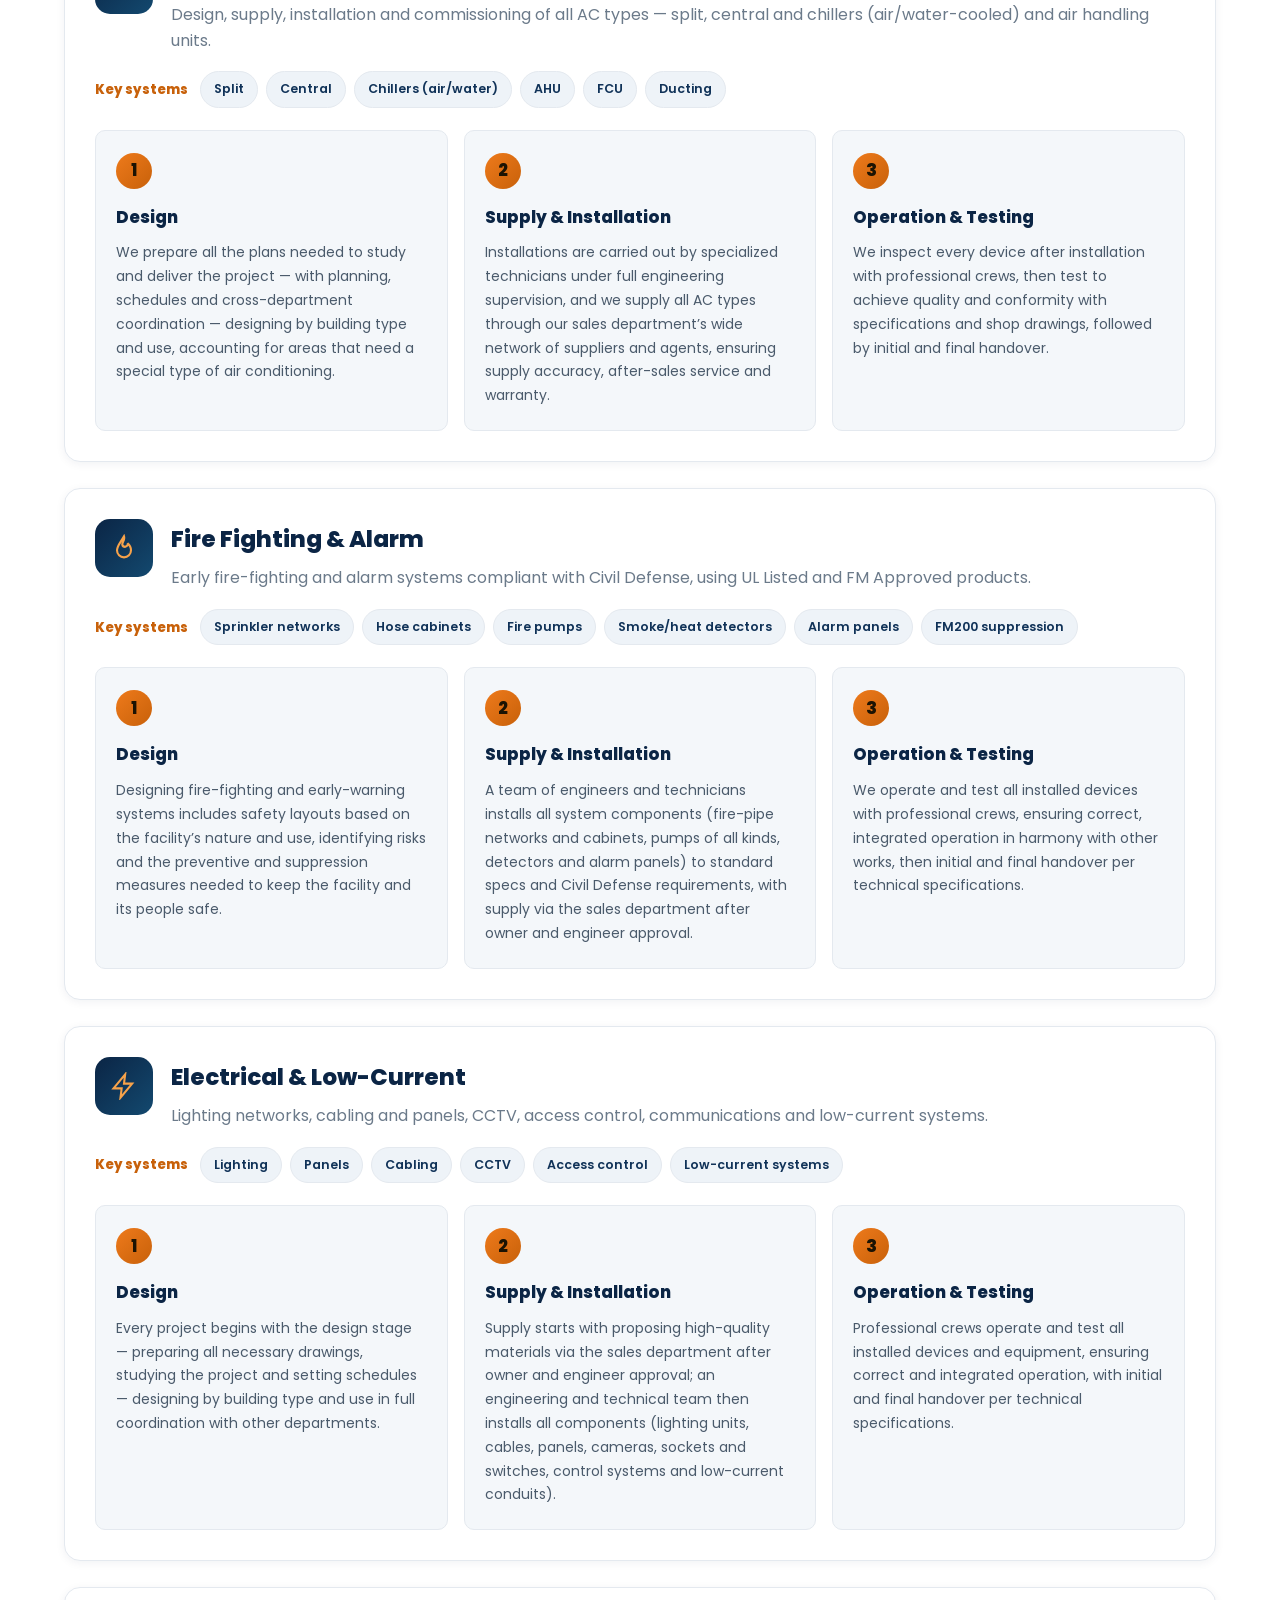
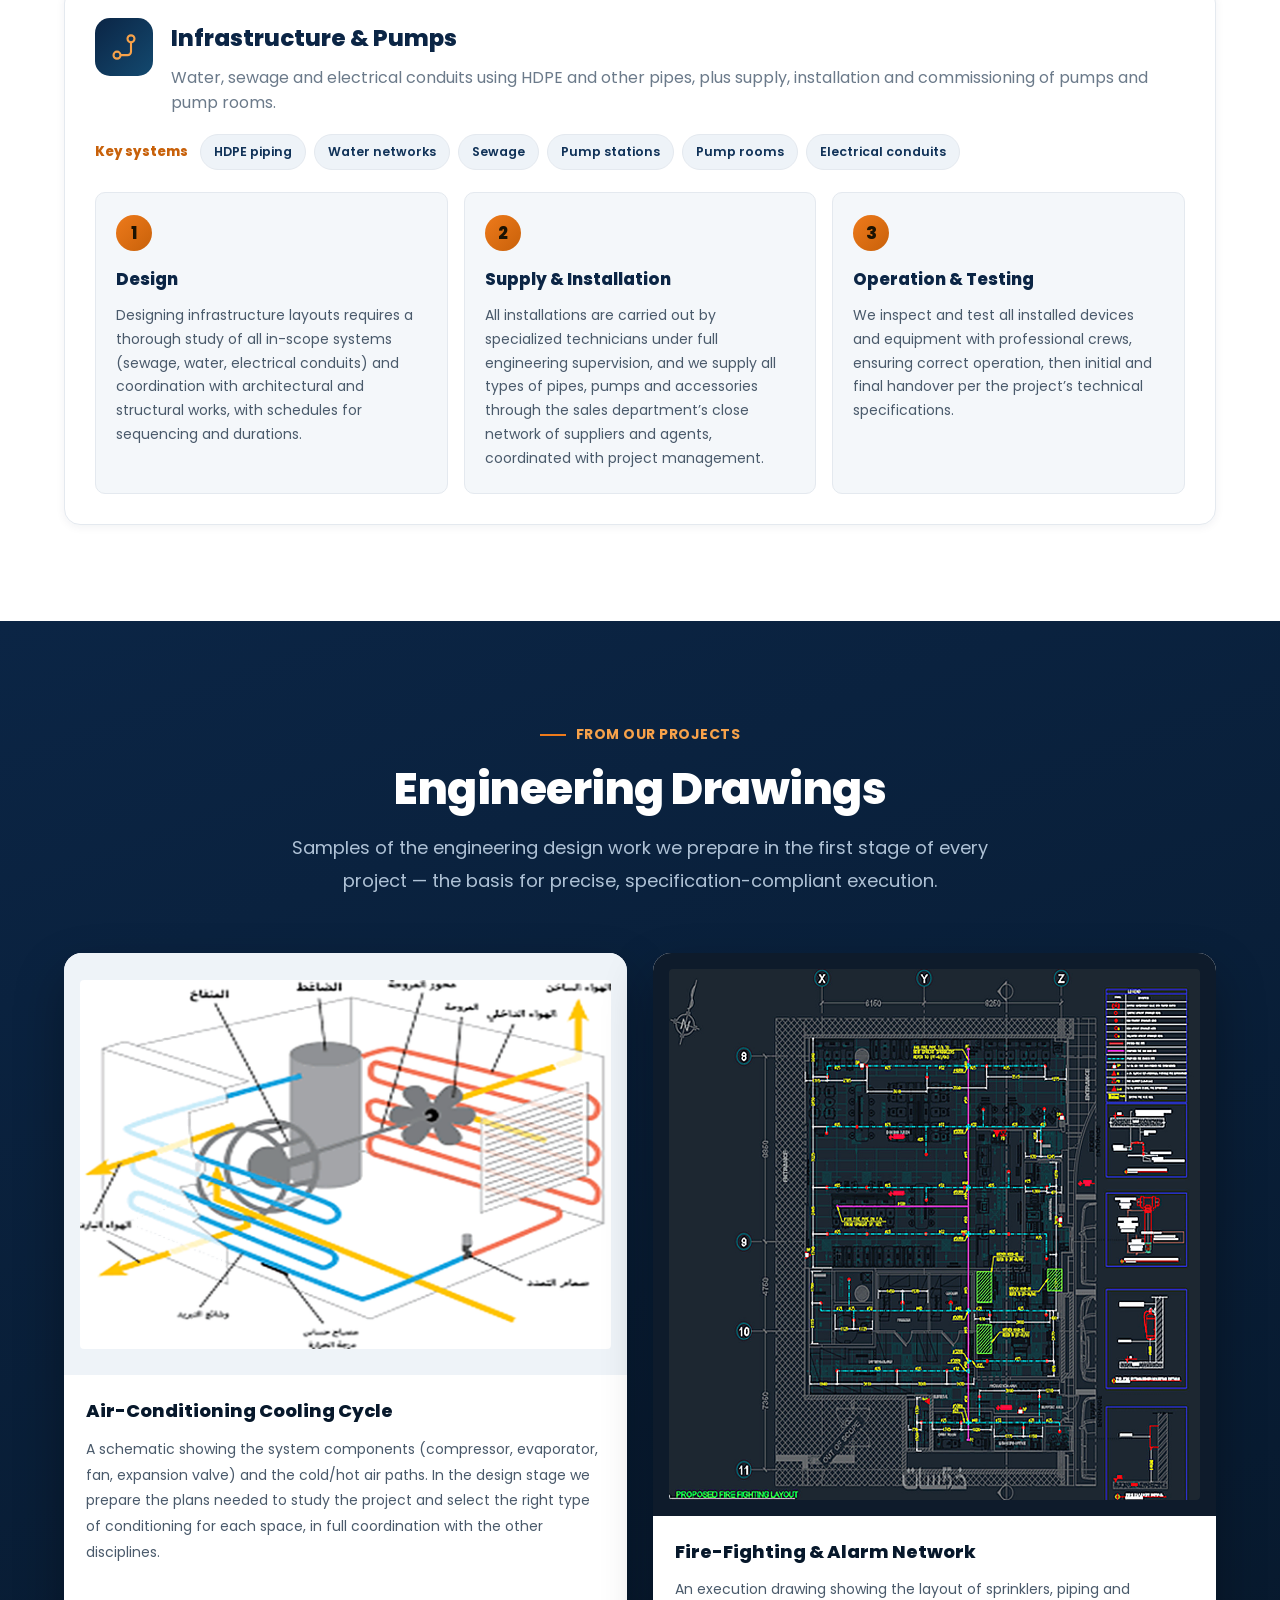
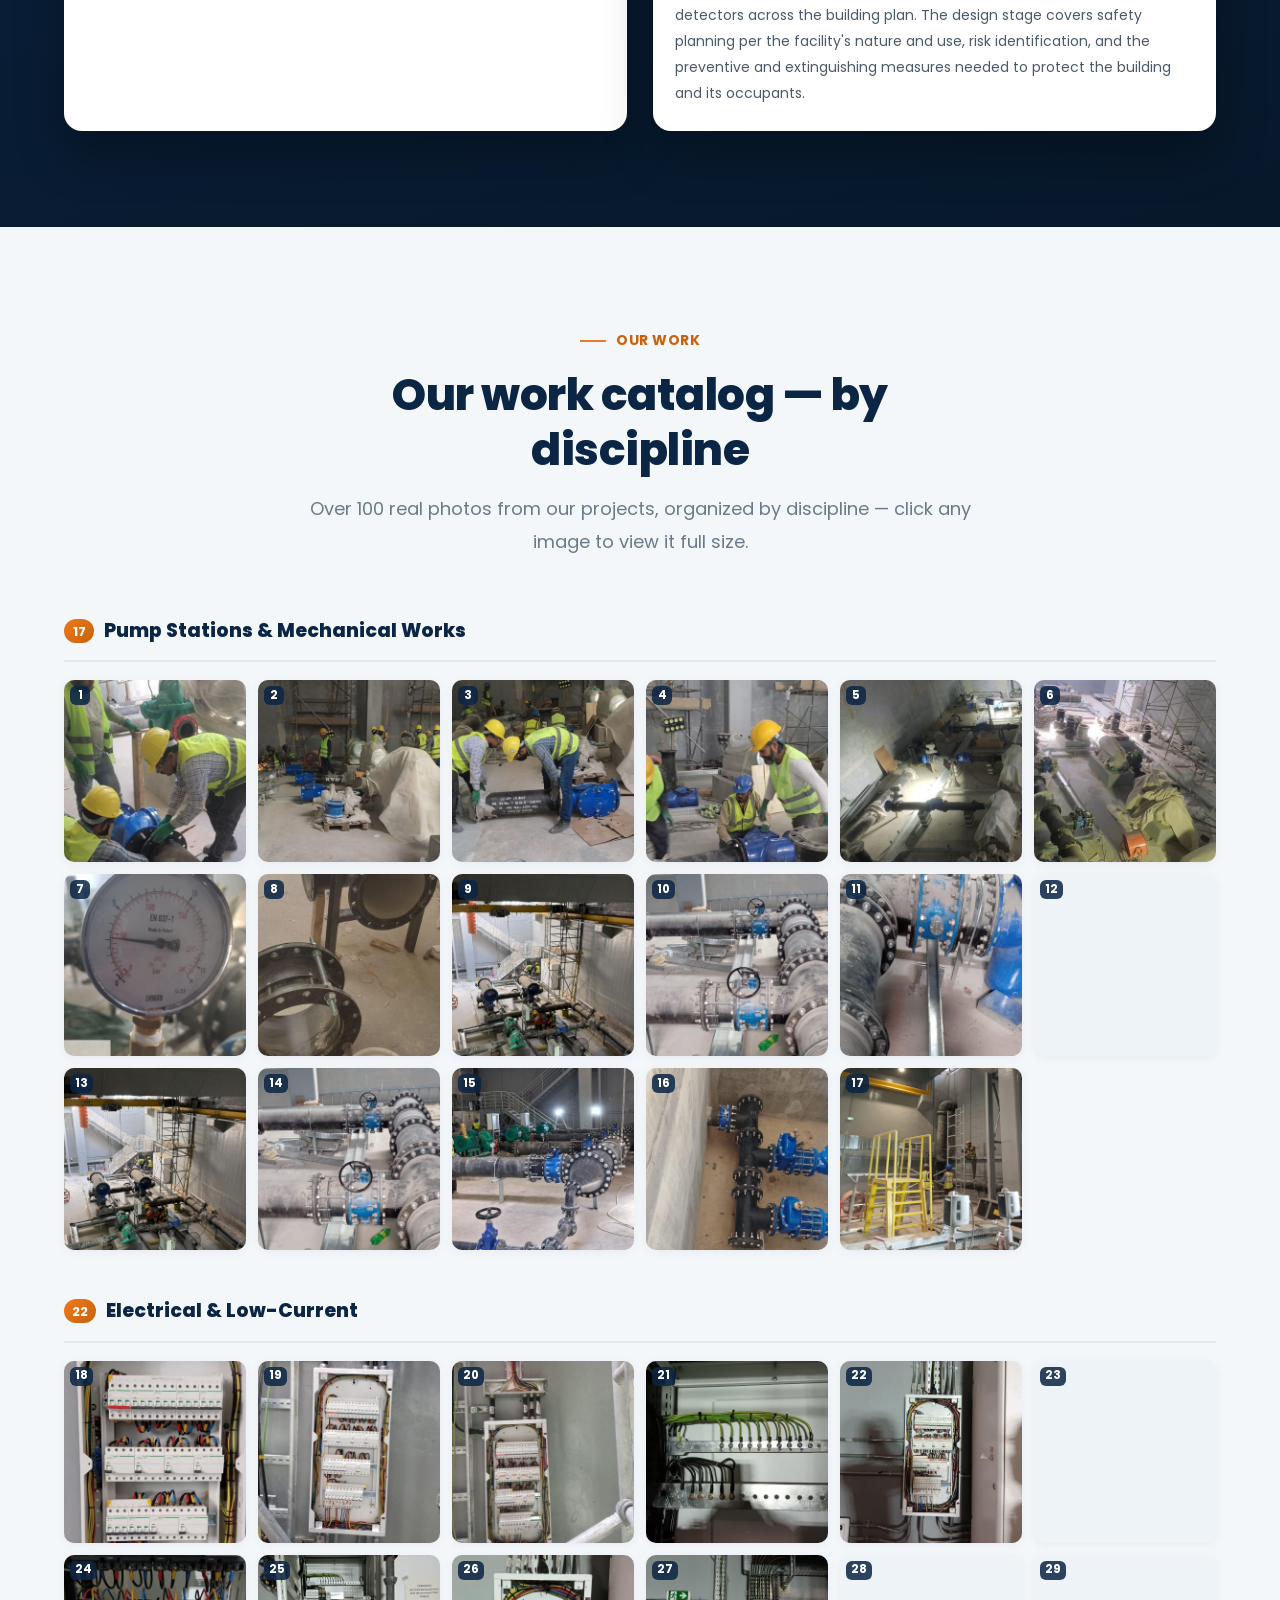
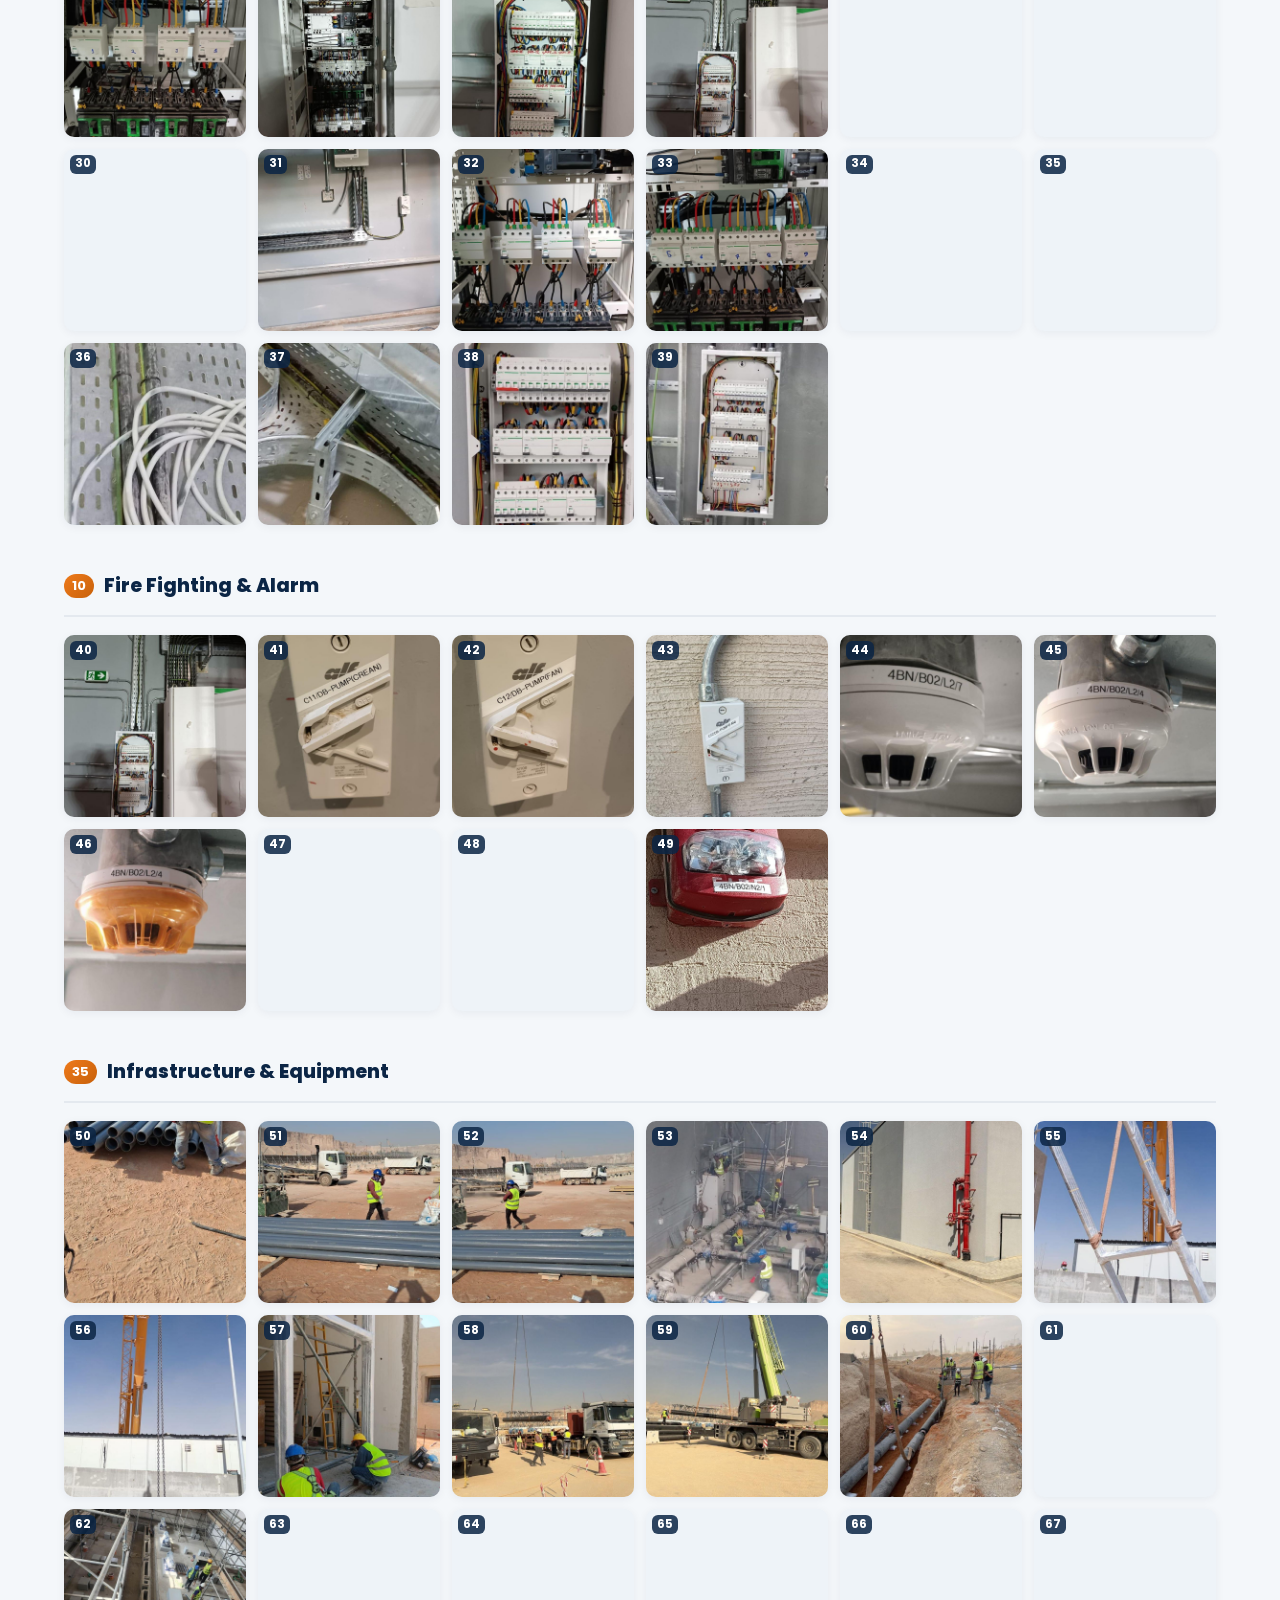
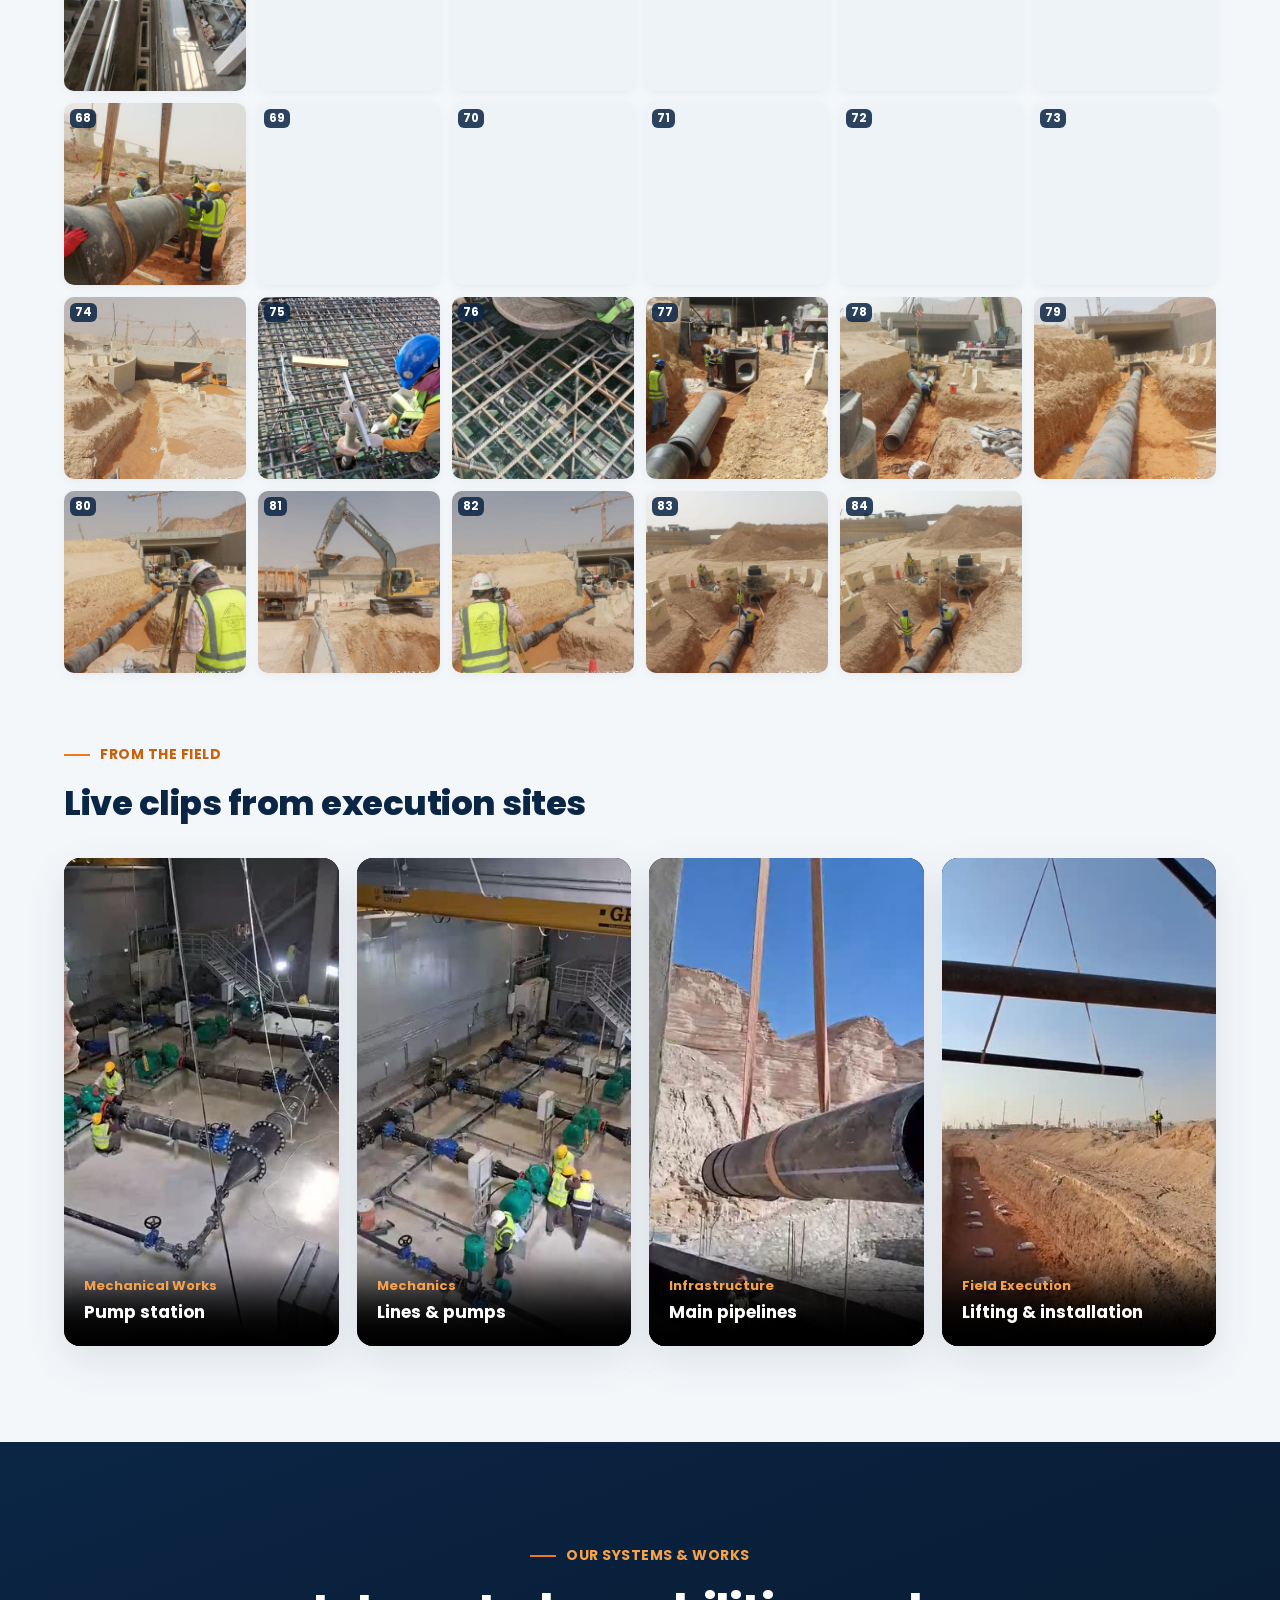
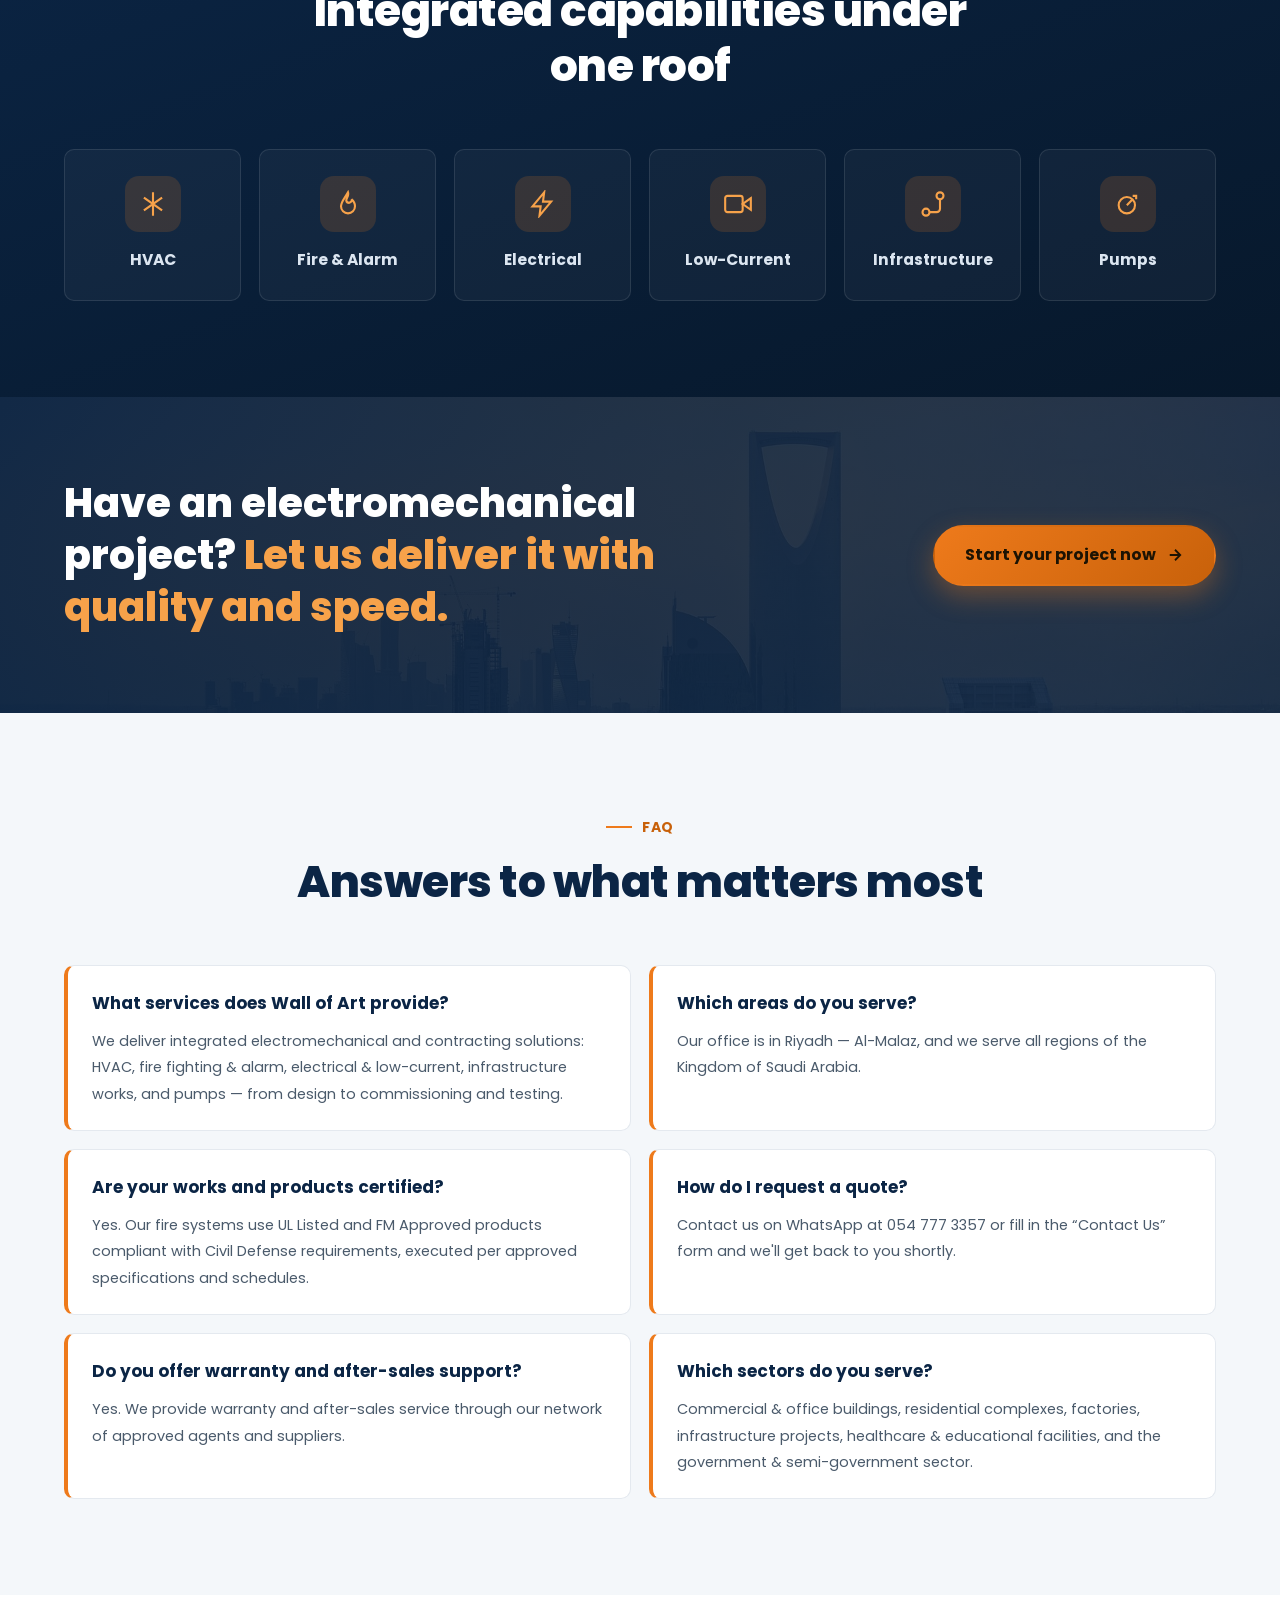
==== commit 2ff27af6: "Set contact/WhatsApp number to 054 777 3357 across site + PDF Change the main contact number from 05" ====
--- a/docs/en/index.html
+++ b/docs/en/index.html
@@ -43,14 +43,14 @@
     "url": "https://rqtec.github.io/Wall-of-Art/en/",
     "image": "https://rqtec.github.io/Wall-of-Art/static/img/og-image.jpg",
     "logo": "https://rqtec.github.io/Wall-of-Art/static/img/icon-512.png",
-    "telephone": "+966537773357",
+    "telephone": "+966547773357",
     "foundingDate": "2018",
     "slogan": "Quality in execution and speed in delivery",
     "address": { "@type": "PostalAddress", "streetAddress": "Al-Malaz", "addressLocality": "Riyadh", "addressRegion": "Riyadh", "addressCountry": "SA" },
     "geo": { "@type": "GeoCoordinates", "latitude": 24.7136, "longitude": 46.6753 },
     "areaServed": { "@type": "Country", "name": "Saudi Arabia" },
     "knowsAbout": ["HVAC systems", "Fire fighting and alarm", "Electrical and low-current", "Infrastructure and pumps"],
-    "contactPoint": { "@type": "ContactPoint", "telephone": "+966537773357", "contactType": "sales", "areaServed": "SA", "availableLanguage": ["Arabic", "English"] }
+    "contactPoint": { "@type": "ContactPoint", "telephone": "+966547773357", "contactType": "sales", "areaServed": "SA", "availableLanguage": ["Arabic", "English"] }
   }
   </script>
 <script type="application/ld+json">
@@ -87,7 +87,7 @@
       "name": "How do I request a quote?",
       "acceptedAnswer": {
         "@type": "Answer",
-        "text": "Contact us on WhatsApp at 053 777 3357 or fill in the “Contact Us” form and we'll get back to you shortly."
+        "text": "Contact us on WhatsApp at 054 777 3357 or fill in the “Contact Us” form and we'll get back to you shortly."
       }
     },
     {
@@ -116,9 +116,9 @@
 <div class="topbar">
   <div class="container">
     <div class="topbar-info">
-      <a href="tel:+966537773357">
+      <a href="tel:+966547773357">
         <svg viewBox="0 0 24 24" fill="none" stroke="currentColor" stroke-width="2"><path d="M22 16.92v3a2 2 0 0 1-2.18 2 19.8 19.8 0 0 1-8.63-3.07 19.5 19.5 0 0 1-6-6 19.8 19.8 0 0 1-3.07-8.67A2 2 0 0 1 4.11 2h3a2 2 0 0 1 2 1.72c.13.96.36 1.9.7 2.81a2 2 0 0 1-.45 2.11L8.09 9.91a16 16 0 0 0 6 6l1.27-1.27a2 2 0 0 1 2.11-.45c.91.34 1.85.57 2.81.7A2 2 0 0 1 22 16.92z"/></svg>
-        <span>053 777 3357</span>
+        <span>054 777 3357</span>
       </a>
       <a href="#contact" class="hide-sm">
         <svg viewBox="0 0 24 24" fill="none" stroke="currentColor" stroke-width="2"><path d="M21 10c0 7-9 13-9 13s-9-6-9-13a9 9 0 0 1 18 0z"/><circle cx="12" cy="10" r="3"/></svg>
@@ -130,7 +130,7 @@
       </a>
     </div>
     <div class="topbar-social">
-      <a href="https://wa.me/966537773357" aria-label="WhatsApp"><svg viewBox="0 0 24 24" fill="currentColor"><path d="M.05 24l1.7-6.2a11.9 11.9 0 1 1 4.5 4.4L.05 24zM6.6 20l.4.2a9.9 9.9 0 1 0-3.4-3.4l.2.4-1 3.7 3.8-.9zM17.5 14.4c-.2-.1-1.5-.7-1.7-.8-.2-.1-.4-.1-.6.1-.2.3-.7.8-.8 1-.2.2-.3.2-.6.1-1.5-.7-2.4-1.3-3.4-3-.3-.4.3-.4.7-1.3.1-.2 0-.3 0-.5s-.6-1.5-.9-2c-.2-.5-.4-.4-.6-.4h-.5c-.2 0-.5.1-.7.3-.3.3-1 1-1 2.4s1 2.8 1.2 3c.1.2 2 3 4.8 4.2 1.8.8 2.5.8 3.4.7.5-.1 1.5-.6 1.7-1.2.2-.6.2-1.1.2-1.2-.1-.1-.3-.2-.6-.3z"/></svg></a>
+      <a href="https://wa.me/966547773357" aria-label="WhatsApp"><svg viewBox="0 0 24 24" fill="currentColor"><path d="M.05 24l1.7-6.2a11.9 11.9 0 1 1 4.5 4.4L.05 24zM6.6 20l.4.2a9.9 9.9 0 1 0-3.4-3.4l.2.4-1 3.7 3.8-.9zM17.5 14.4c-.2-.1-1.5-.7-1.7-.8-.2-.1-.4-.1-.6.1-.2.3-.7.8-.8 1-.2.2-.3.2-.6.1-1.5-.7-2.4-1.3-3.4-3-.3-.4.3-.4.7-1.3.1-.2 0-.3 0-.5s-.6-1.5-.9-2c-.2-.5-.4-.4-.6-.4h-.5c-.2 0-.5.1-.7.3-.3.3-1 1-1 2.4s1 2.8 1.2 3c.1.2 2 3 4.8 4.2 1.8.8 2.5.8 3.4.7.5-.1 1.5-.6 1.7-1.2.2-.6.2-1.1.2-1.2-.1-.1-.3-.2-.6-.3z"/></svg></a>
     </div>
   </div>
 </div>
@@ -638,7 +638,7 @@
       <div class="faq-item reveal"><h4>What services does Wall of Art provide?</h4><p>We deliver integrated electromechanical and contracting solutions: HVAC, fire fighting & alarm, electrical & low-current, infrastructure works, and pumps — from design to commissioning and testing.</p></div>
       <div class="faq-item reveal"><h4>Which areas do you serve?</h4><p>Our office is in Riyadh — Al-Malaz, and we serve all regions of the Kingdom of Saudi Arabia.</p></div>
       <div class="faq-item reveal"><h4>Are your works and products certified?</h4><p>Yes. Our fire systems use UL Listed and FM Approved products compliant with Civil Defense requirements, executed per approved specifications and schedules.</p></div>
-      <div class="faq-item reveal"><h4>How do I request a quote?</h4><p>Contact us on WhatsApp at 053 777 3357 or fill in the “Contact Us” form and we'll get back to you shortly.</p></div>
+      <div class="faq-item reveal"><h4>How do I request a quote?</h4><p>Contact us on WhatsApp at 054 777 3357 or fill in the “Contact Us” form and we'll get back to you shortly.</p></div>
       <div class="faq-item reveal"><h4>Do you offer warranty and after-sales support?</h4><p>Yes. We provide warranty and after-sales service through our network of approved agents and suppliers.</p></div>
       <div class="faq-item reveal"><h4>Which sectors do you serve?</h4><p>Commercial & office buildings, residential complexes, factories, infrastructure projects, healthcare & educational facilities, and the government & semi-government sector.</p></div>
     </div>
@@ -661,11 +661,11 @@
         </div>
         <div class="info-card">
           <div class="info-ico"><svg viewBox="0 0 24 24" fill="none" stroke="currentColor" stroke-width="2"><path d="M.05 24l1.7-6.2a11.9 11.9 0 1 1 4.5 4.4L.05 24zM6.6 20l.4.2a9.9 9.9 0 1 0-3.4-3.4l.2.4-1 3.7 3.8-.9z"/></svg></div>
-          <div><h4>Mobile &amp; WhatsApp</h4><a href="https://wa.me/966537773357">053 777 3357</a></div>
+          <div><h4>Mobile &amp; WhatsApp</h4><a href="https://wa.me/966547773357">054 777 3357</a></div>
         </div>
         <div class="info-card">
           <div class="info-ico"><svg viewBox="0 0 24 24" fill="none" stroke="currentColor" stroke-width="2"><path d="M16 21v-2a4 4 0 0 0-4-4H6a4 4 0 0 0-4 4v2"/><circle cx="9" cy="7" r="4"/><path d="M22 21v-2a4 4 0 0 0-3-3.87M16 3.13a4 4 0 0 1 0 7.75"/></svg></div>
-          <div><h4>Management</h4><a href="tel:+966532030525">053 203 0525</a> · <a href="tel:+966537773357">053 777 3357</a></div>
+          <div><h4>Management</h4><a href="tel:+966532030525">053 203 0525</a> · <a href="tel:+966547773357">054 777 3357</a></div>
         </div>
         <div class="info-card">
           <div class="info-ico"><svg viewBox="0 0 24 24" fill="none" stroke="currentColor" stroke-width="2"><rect x="3" y="4" width="18" height="16" rx="2"/><path d="M7 2v4M17 2v4M3 10h18"/></svg></div>
@@ -673,7 +673,7 @@
         </div>
       </div>
 
-      <form class="contact-form reveal d1" data-wa="966537773357" action="javascript:void(0)">
+      <form class="contact-form reveal d1" data-wa="966547773357" action="javascript:void(0)">
         <h3>Send us your request</h3>
         <p class="fm-sub">Fill in the form below and we’ll contact you shortly via WhatsApp.</p>
         <div class="fm-row">
@@ -713,7 +713,7 @@
         </a>
         <p>A Saudi company specialized in electromechanical works and general contracting, under the motto “Quality in execution and speed in delivery”.</p>
         <div class="footer-social">
-          <a href="https://wa.me/966537773357" aria-label="WhatsApp"><svg viewBox="0 0 24 24" fill="currentColor"><path d="M.05 24l1.7-6.2a11.9 11.9 0 1 1 4.5 4.4L.05 24zM6.6 20l.4.2a9.9 9.9 0 1 0-3.4-3.4l.2.4-1 3.7 3.8-.9zM17.5 14.4c-.2-.1-1.5-.7-1.7-.8-.2-.1-.4-.1-.6.1-.2.3-.7.8-.8 1-.2.2-.3.2-.6.1-1.5-.7-2.4-1.3-3.4-3-.3-.4.3-.4.7-1.3.1-.2 0-.3 0-.5s-.6-1.5-.9-2c-.2-.5-.4-.4-.6-.4h-.5c-.2 0-.5.1-.7.3-.3.3-1 1-1 2.4s1 2.8 1.2 3c.1.2 2 3 4.8 4.2 1.8.8 2.5.8 3.4.7.5-.1 1.5-.6 1.7-1.2.2-.6.2-1.1.2-1.2-.1-.1-.3-.2-.6-.3z"/></svg></a>
+          <a href="https://wa.me/966547773357" aria-label="WhatsApp"><svg viewBox="0 0 24 24" fill="currentColor"><path d="M.05 24l1.7-6.2a11.9 11.9 0 1 1 4.5 4.4L.05 24zM6.6 20l.4.2a9.9 9.9 0 1 0-3.4-3.4l.2.4-1 3.7 3.8-.9zM17.5 14.4c-.2-.1-1.5-.7-1.7-.8-.2-.1-.4-.1-.6.1-.2.3-.7.8-.8 1-.2.2-.3.2-.6.1-1.5-.7-2.4-1.3-3.4-3-.3-.4.3-.4.7-1.3.1-.2 0-.3 0-.5s-.6-1.5-.9-2c-.2-.5-.4-.4-.6-.4h-.5c-.2 0-.5.1-.7.3-.3.3-1 1-1 2.4s1 2.8 1.2 3c.1.2 2 3 4.8 4.2 1.8.8 2.5.8 3.4.7.5-.1 1.5-.6 1.7-1.2.2-.6.2-1.1.2-1.2-.1-.1-.3-.2-.6-.3z"/></svg></a>
         </div>
       </div>
       <div class="footer-col">
@@ -739,7 +739,7 @@
         <h4>Contact Info</h4>
         <ul class="footer-contact">
           <li><svg viewBox="0 0 24 24" fill="none" stroke="currentColor" stroke-width="2"><path d="M21 10c0 7-9 13-9 13s-9-6-9-13a9 9 0 0 1 18 0z"/><circle cx="12" cy="10" r="3"/></svg><span>Riyadh — Al-Malaz</span></li>
-          <li><svg viewBox="0 0 24 24" fill="none" stroke="currentColor" stroke-width="2"><path d="M.05 24l1.7-6.2a11.9 11.9 0 1 1 4.5 4.4L.05 24zM6.6 20l.4.2a9.9 9.9 0 1 0-3.4-3.4l.2.4-1 3.7 3.8-.9z"/></svg><a href="https://wa.me/966537773357">053 777 3357</a></li>
+          <li><svg viewBox="0 0 24 24" fill="none" stroke="currentColor" stroke-width="2"><path d="M.05 24l1.7-6.2a11.9 11.9 0 1 1 4.5 4.4L.05 24zM6.6 20l.4.2a9.9 9.9 0 1 0-3.4-3.4l.2.4-1 3.7 3.8-.9z"/></svg><a href="https://wa.me/966547773357">054 777 3357</a></li>
           <li><svg viewBox="0 0 24 24" fill="none" stroke="currentColor" stroke-width="2"><rect x="3" y="4" width="18" height="16" rx="2"/><path d="M7 2v4M17 2v4M3 10h18"/></svg><span>CR: 1010791004</span></li>
         </ul>
       </div>
@@ -754,7 +754,7 @@
   </div>
 </footer>
 
-<a href="https://wa.me/966537773357" class="fab fab-wa" target="_blank" rel="noopener" aria-label="WhatsApp">
+<a href="https://wa.me/966547773357" class="fab fab-wa" target="_blank" rel="noopener" aria-label="WhatsApp">
   <svg viewBox="0 0 24 24" fill="currentColor"><path d="M.05 24l1.7-6.2a11.9 11.9 0 1 1 4.5 4.4L.05 24zM6.6 20l.4.2a9.9 9.9 0 1 0-3.4-3.4l.2.4-1 3.7 3.8-.9zM17.5 14.4c-.2-.1-1.5-.7-1.7-.8-.2-.1-.4-.1-.6.1-.2.3-.7.8-.8 1-.2.2-.3.2-.6.1-1.5-.7-2.4-1.3-3.4-3-.3-.4.3-.4.7-1.3.1-.2 0-.3 0-.5s-.6-1.5-.9-2c-.2-.5-.4-.4-.6-.4h-.5c-.2 0-.5.1-.7.3-.3.3-1 1-1 2.4s1 2.8 1.2 3c.1.2 2 3 4.8 4.2 1.8.8 2.5.8 3.4.7.5-.1 1.5-.6 1.7-1.2.2-.6.2-1.1.2-1.2-.1-.1-.3-.2-.6-.3z"/></svg>
 </a>
 <button class="fab fab-top" id="backTop" aria-label="Back to top">
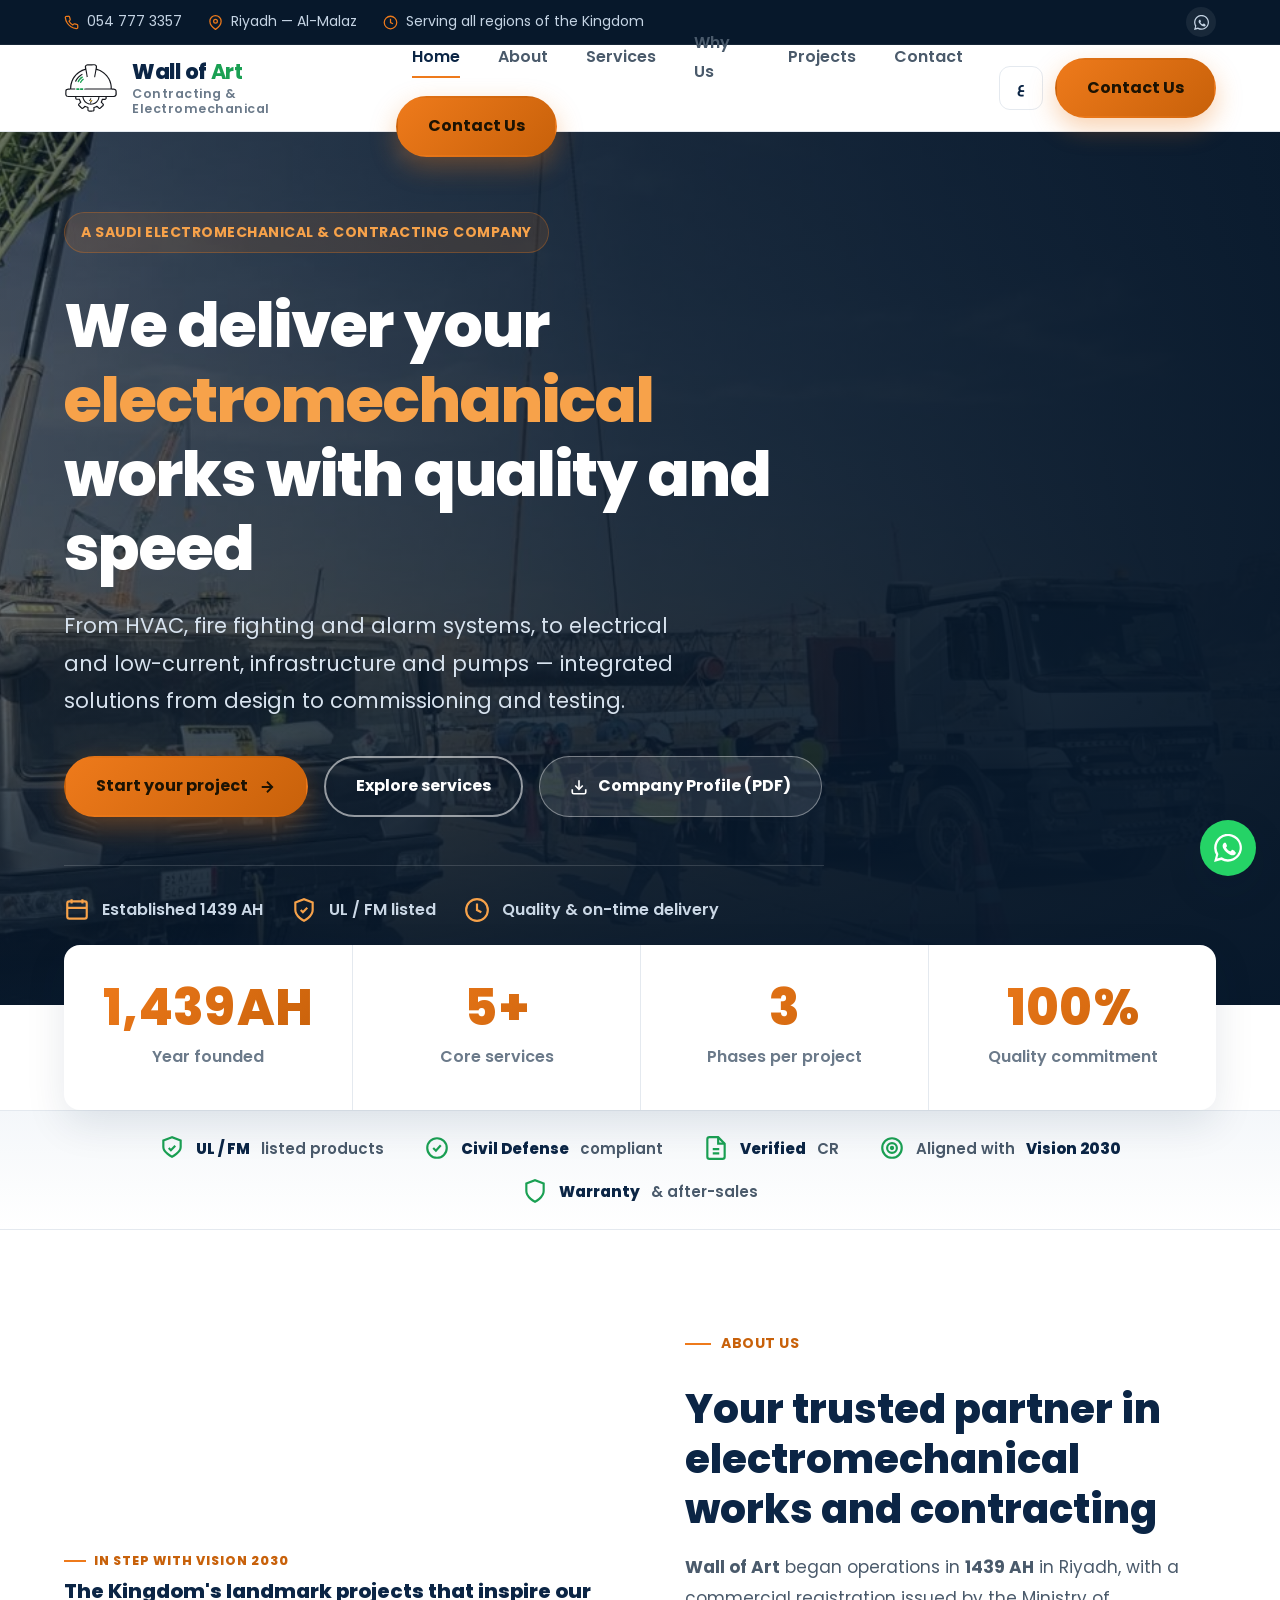
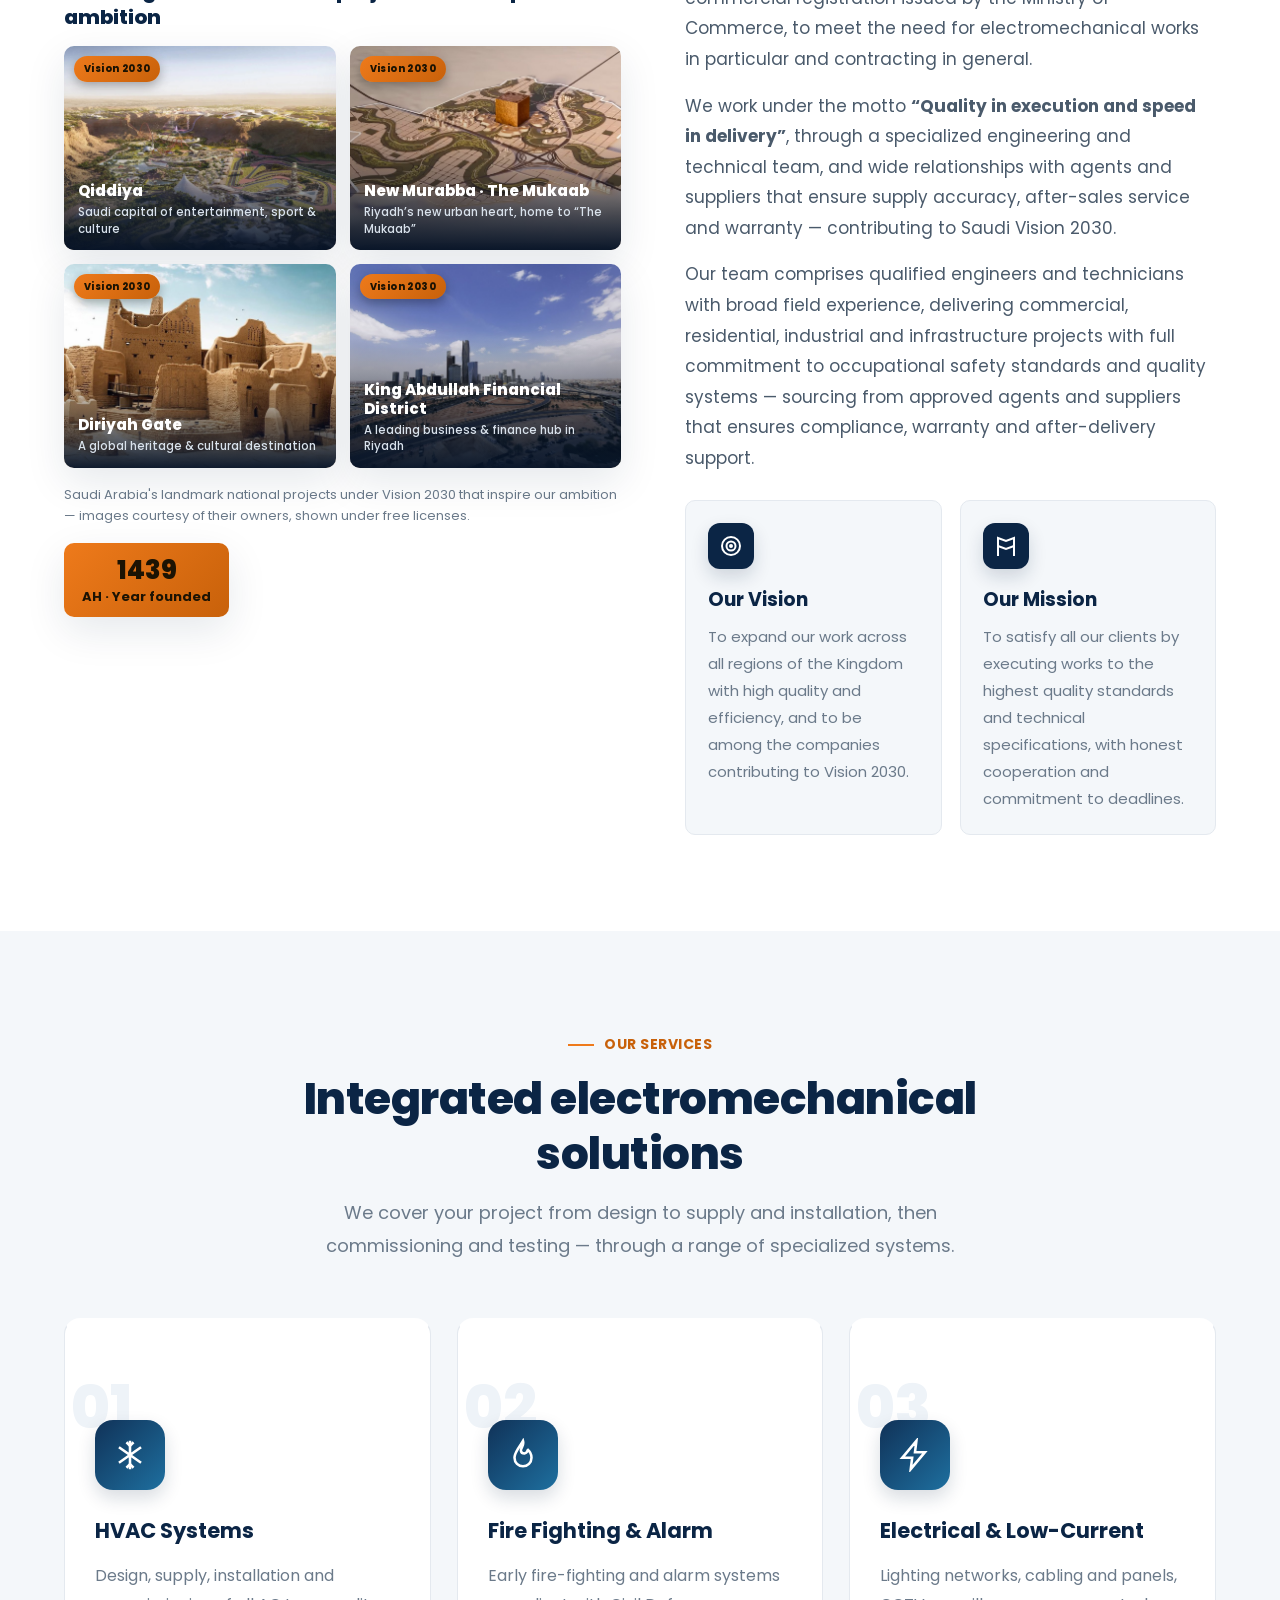
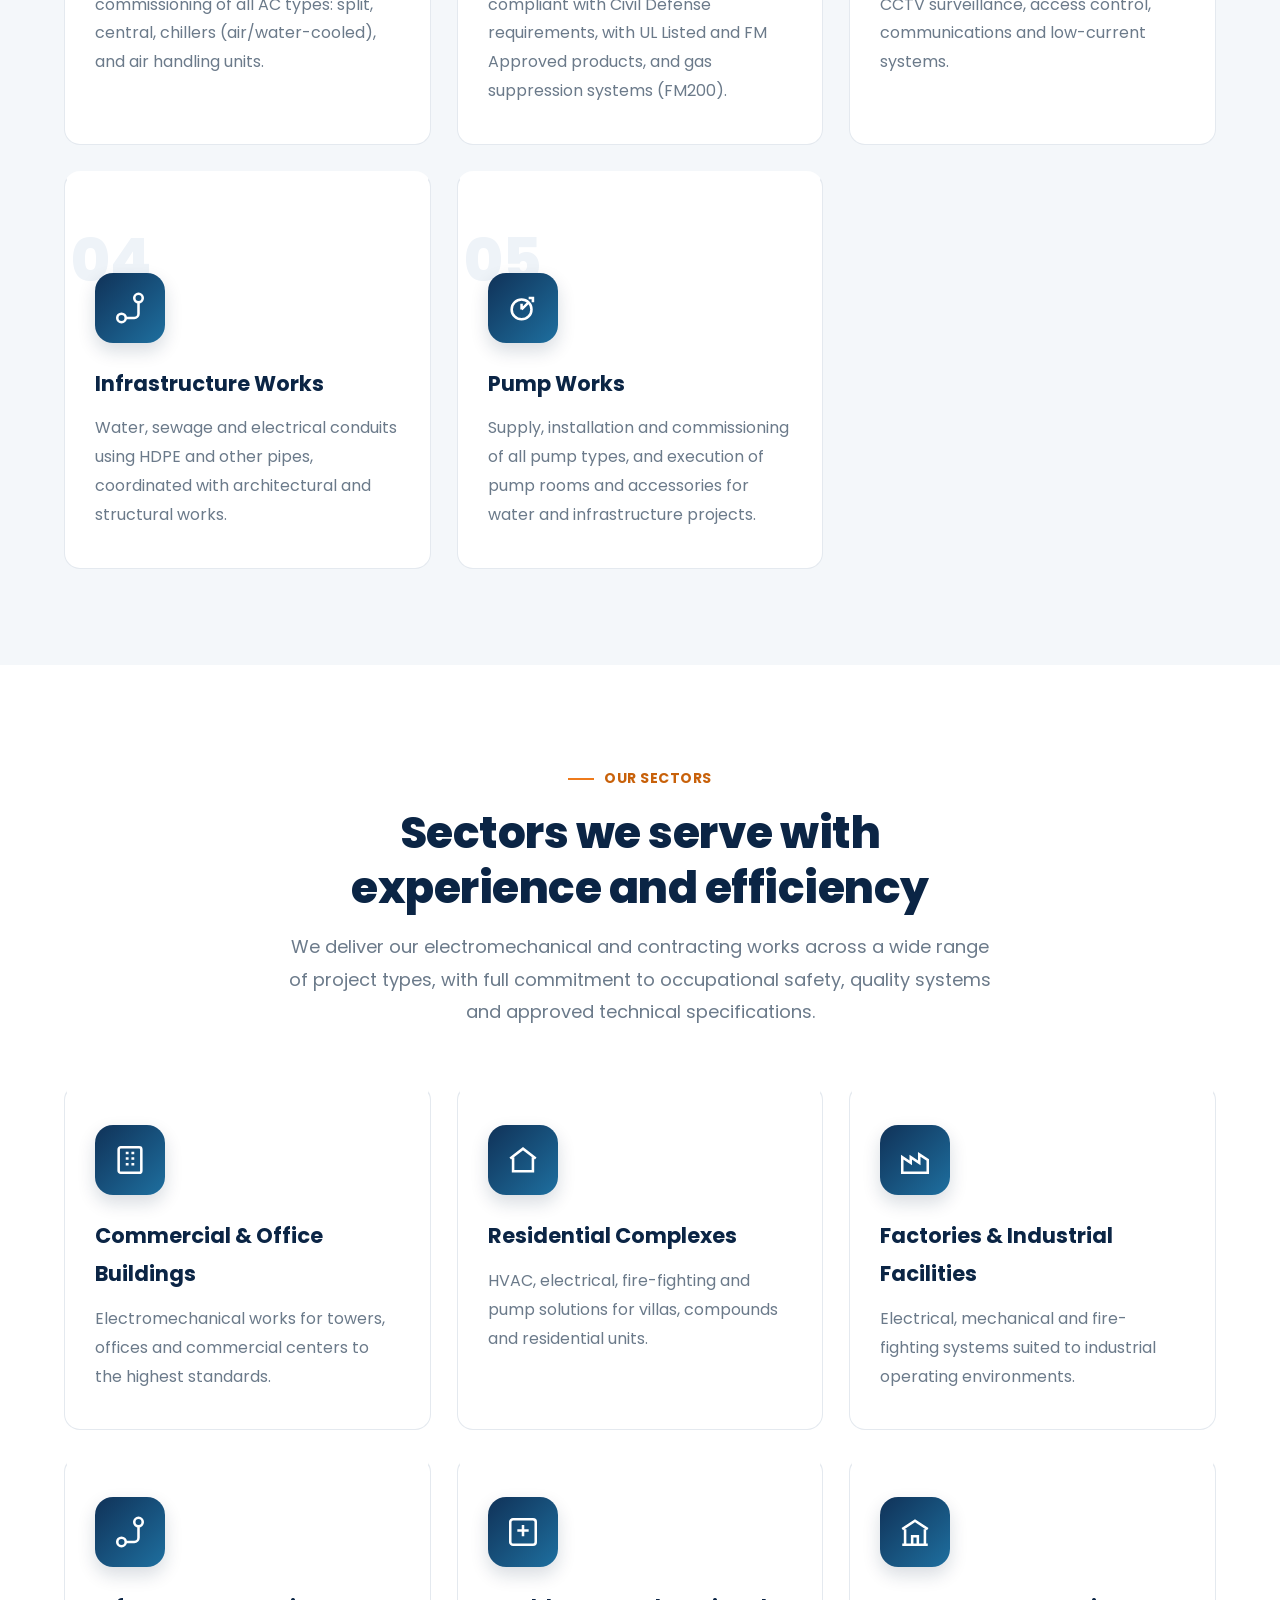
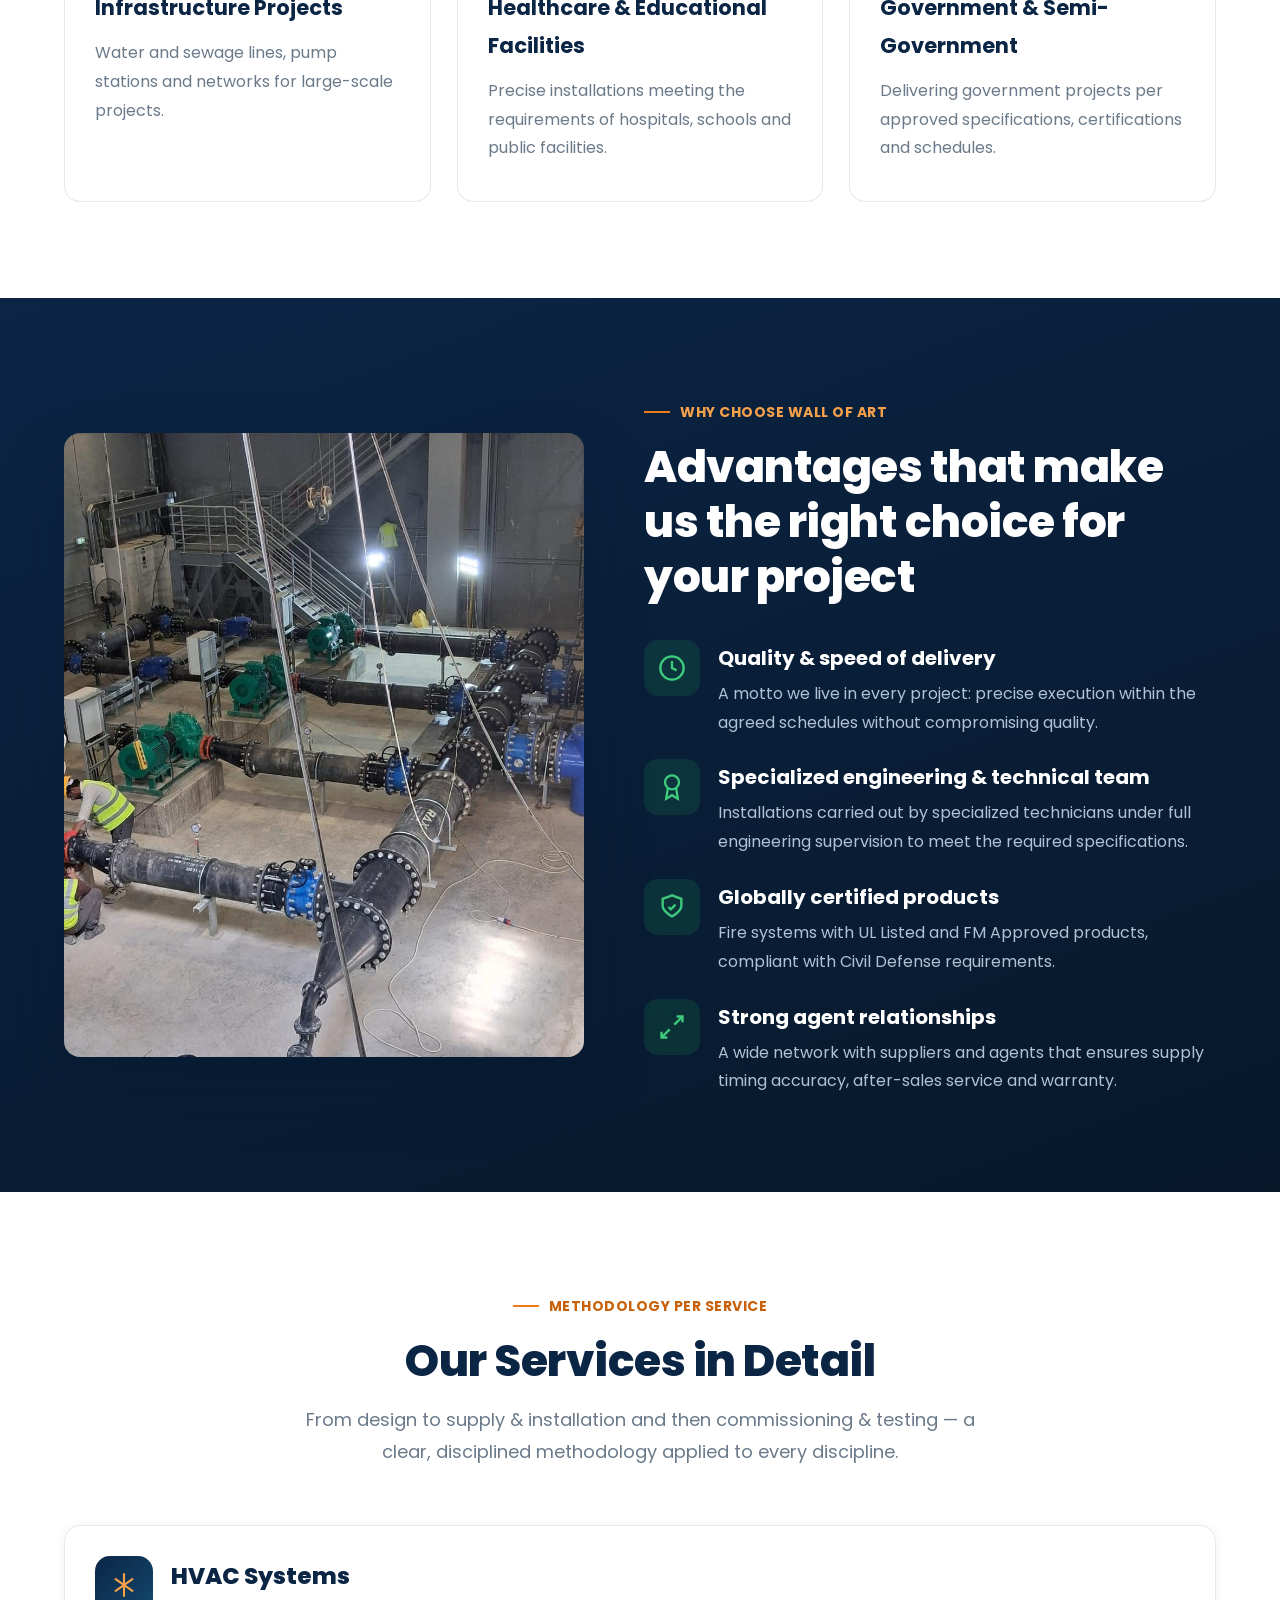
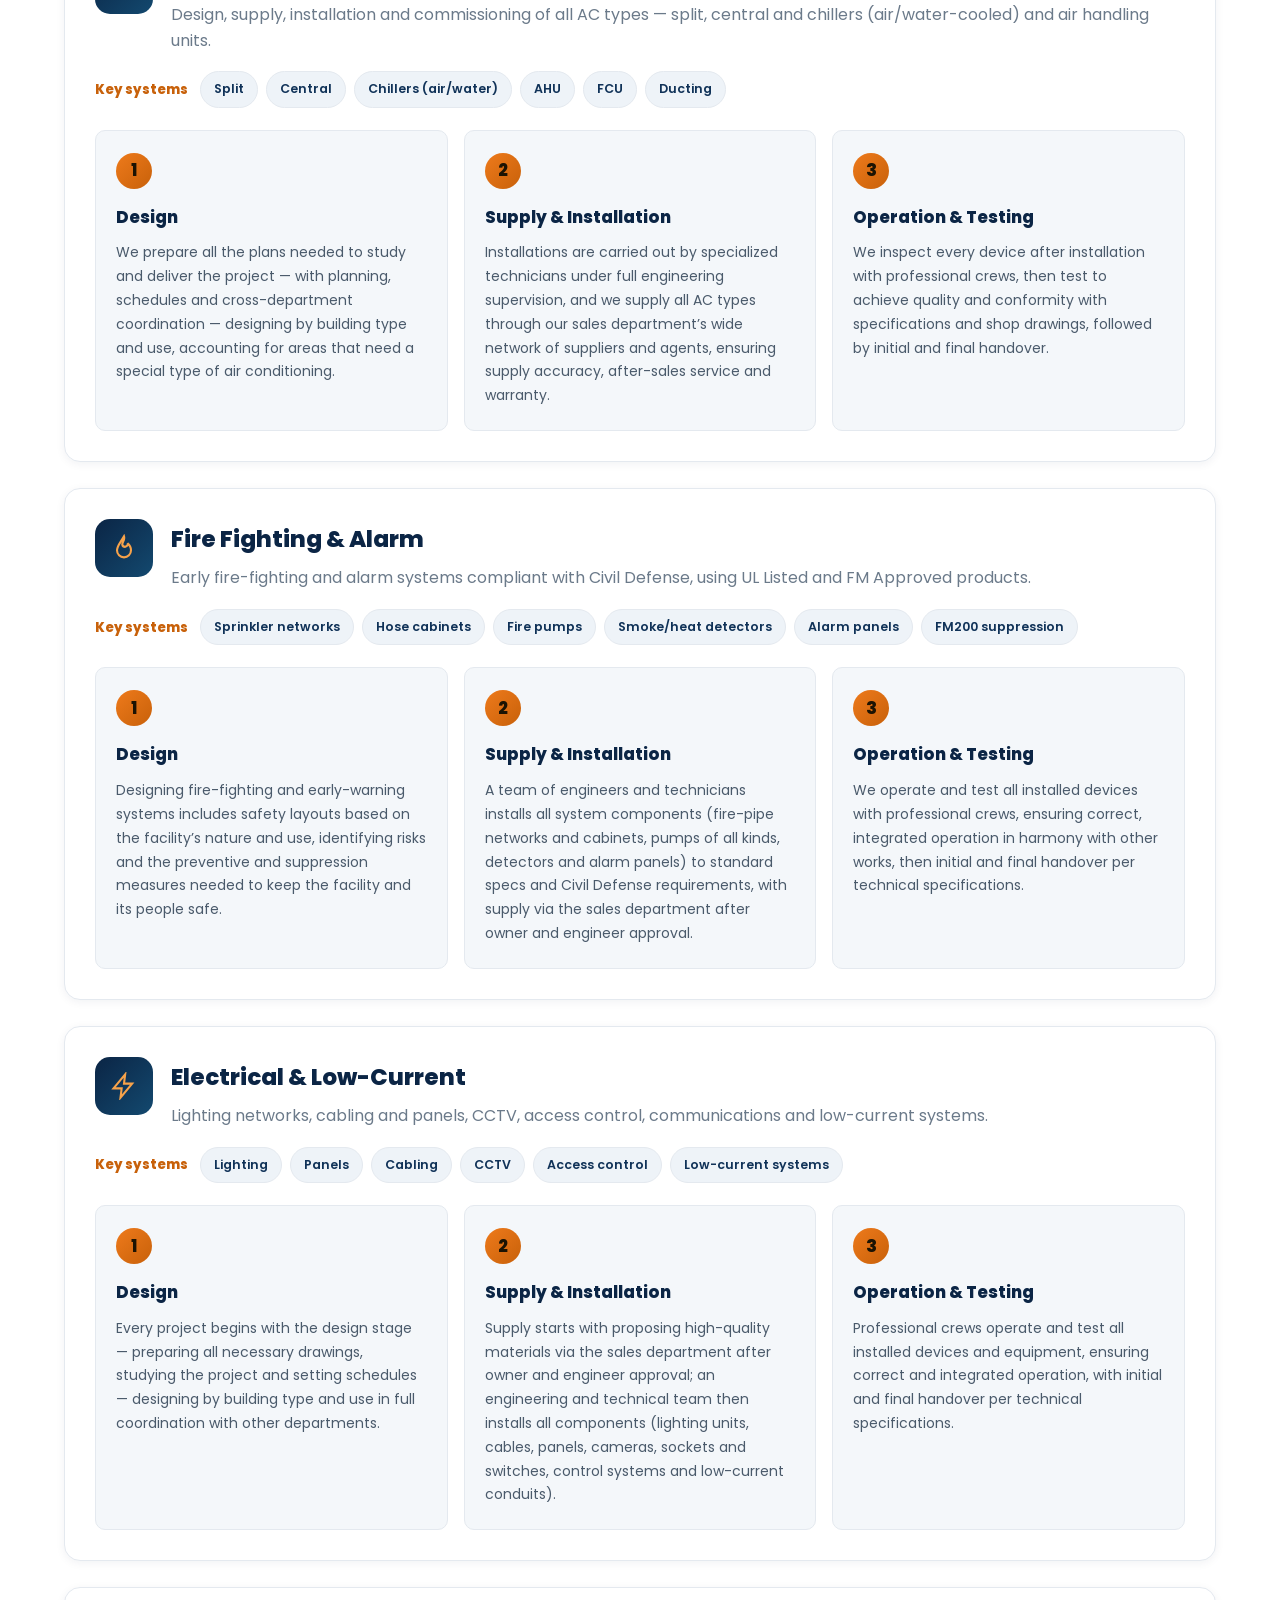
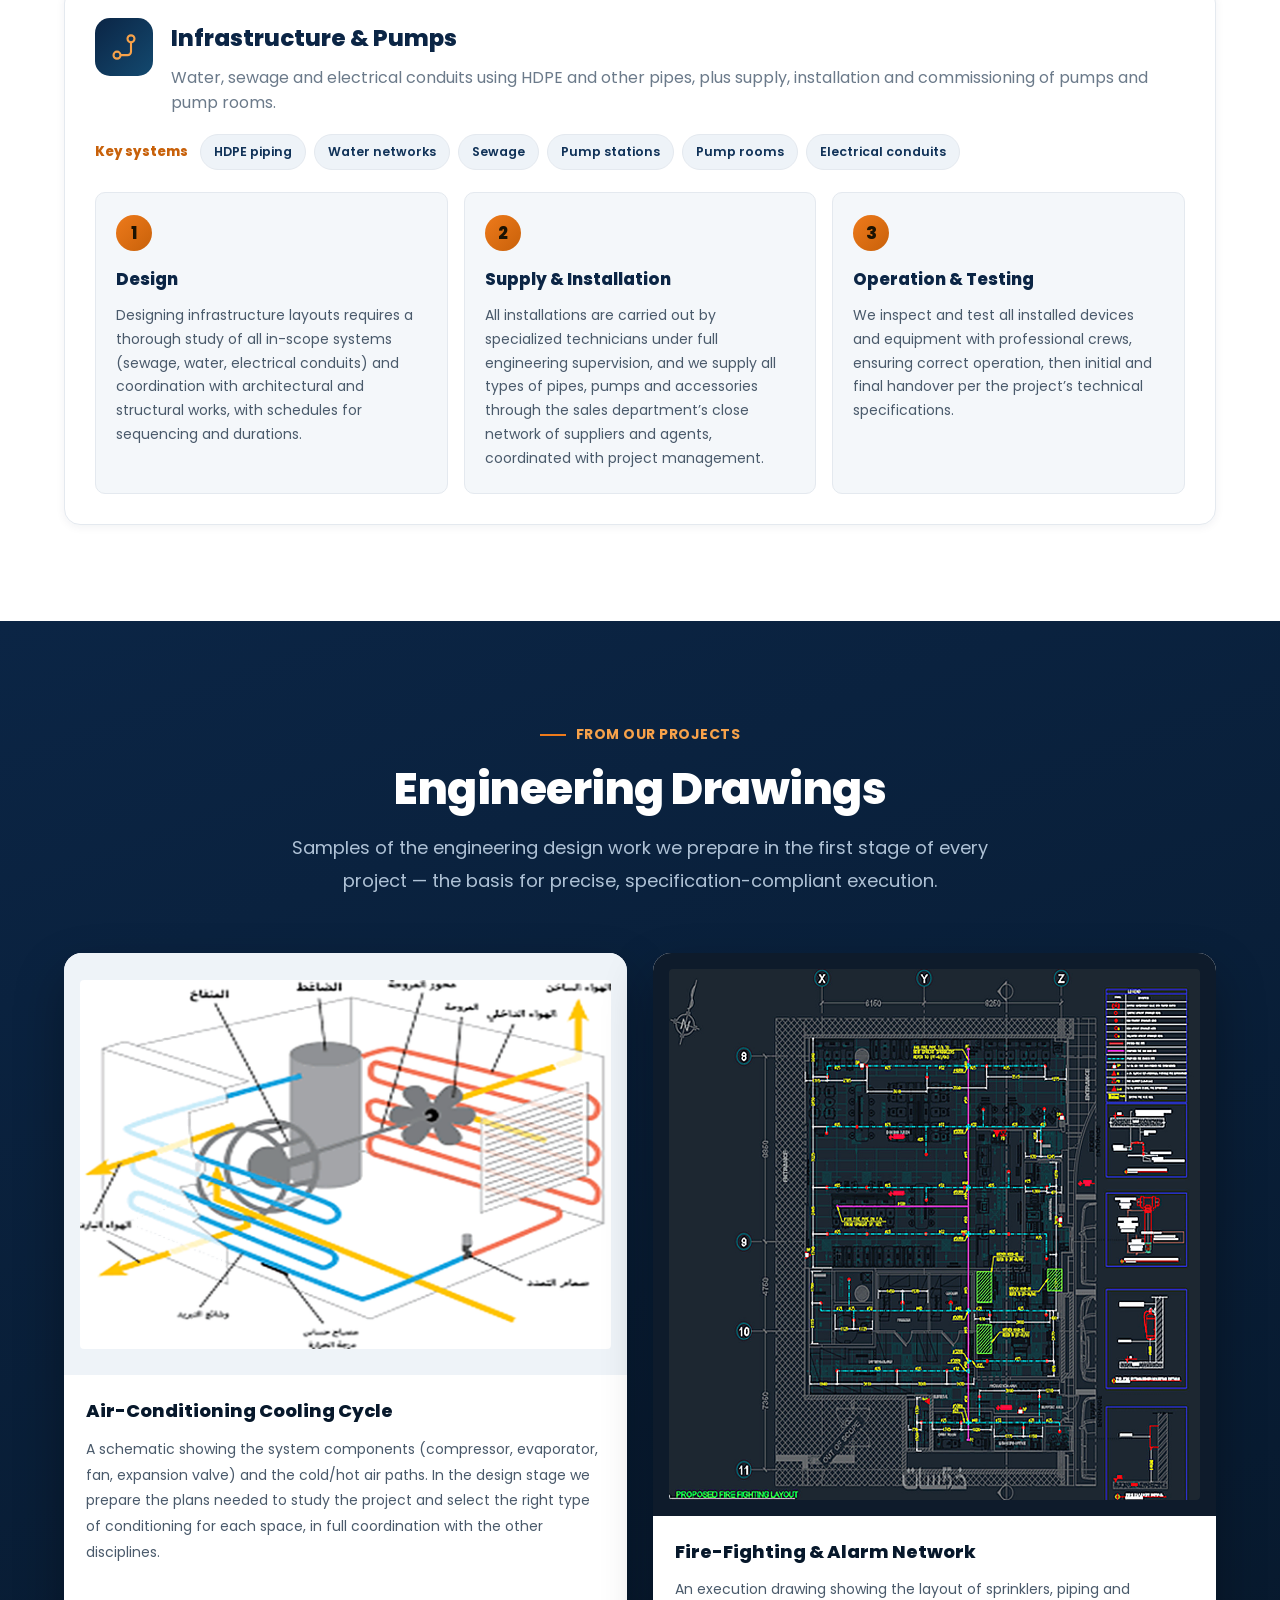
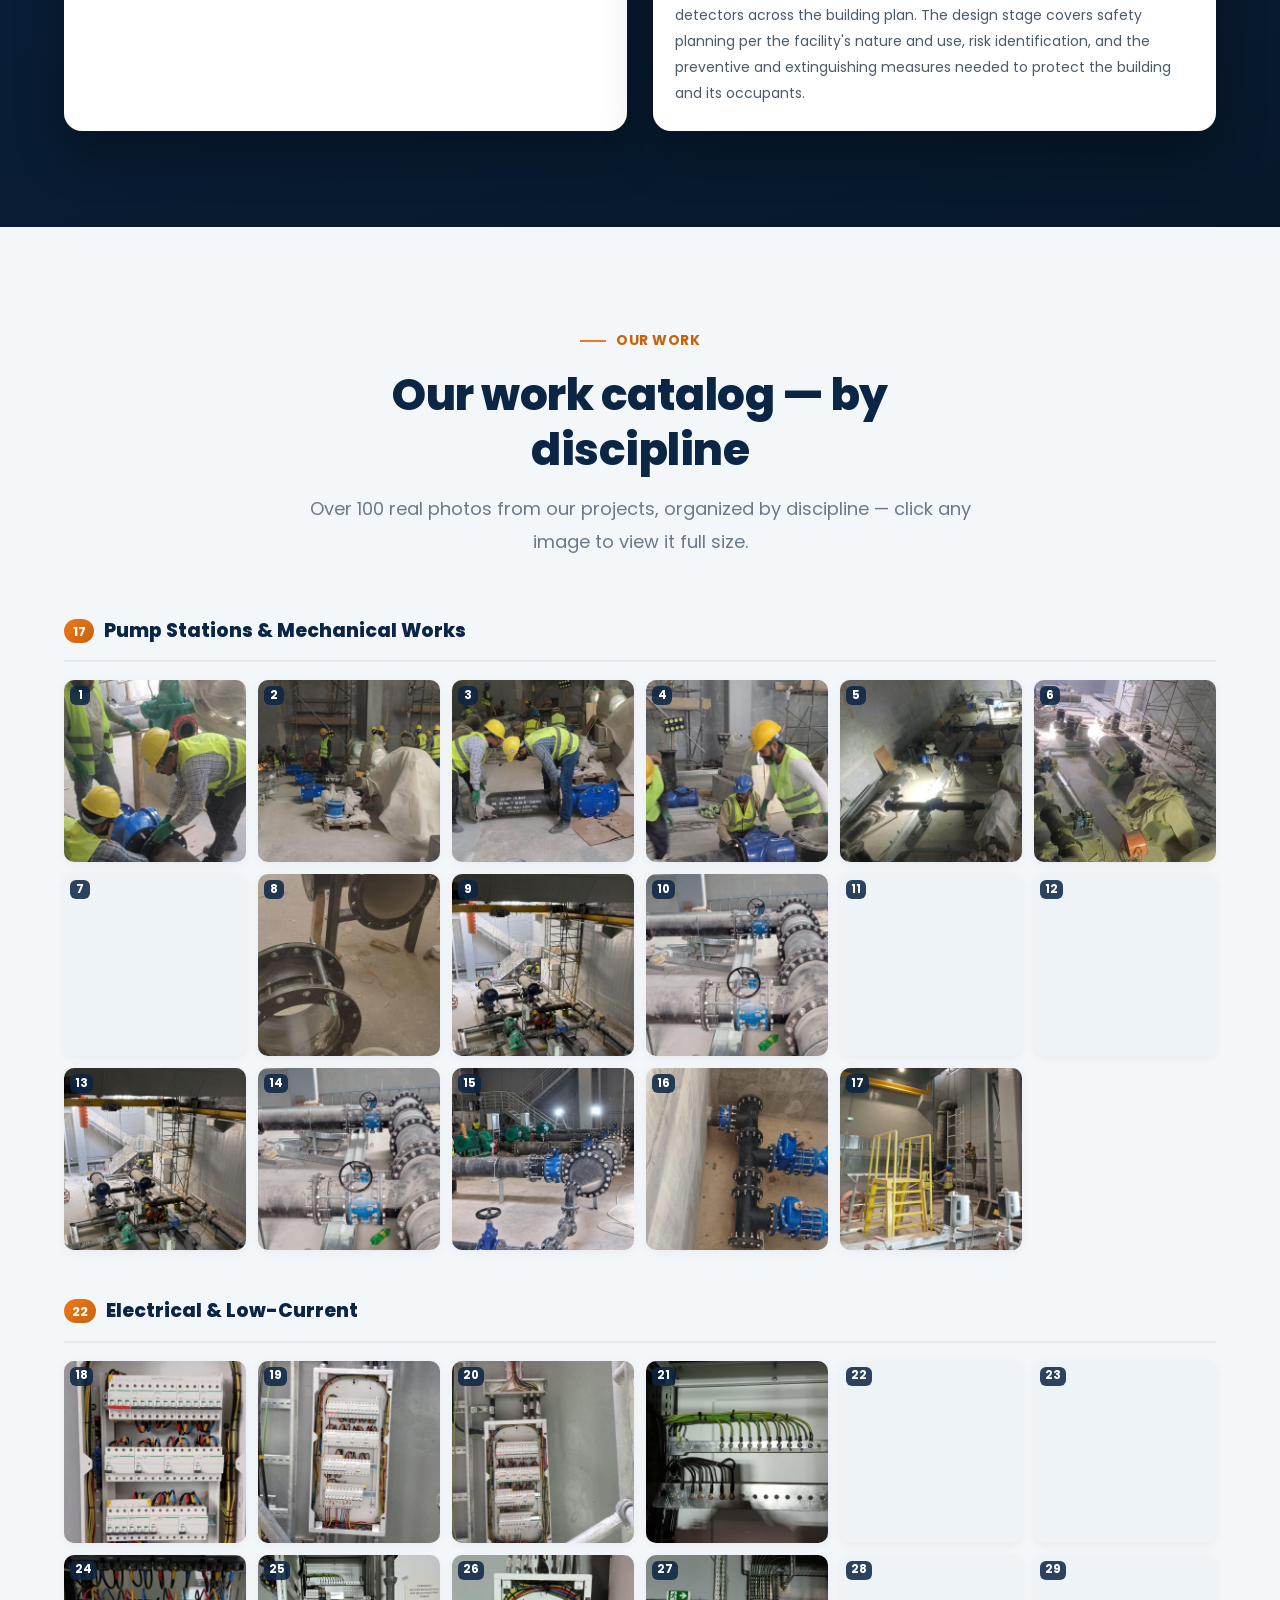
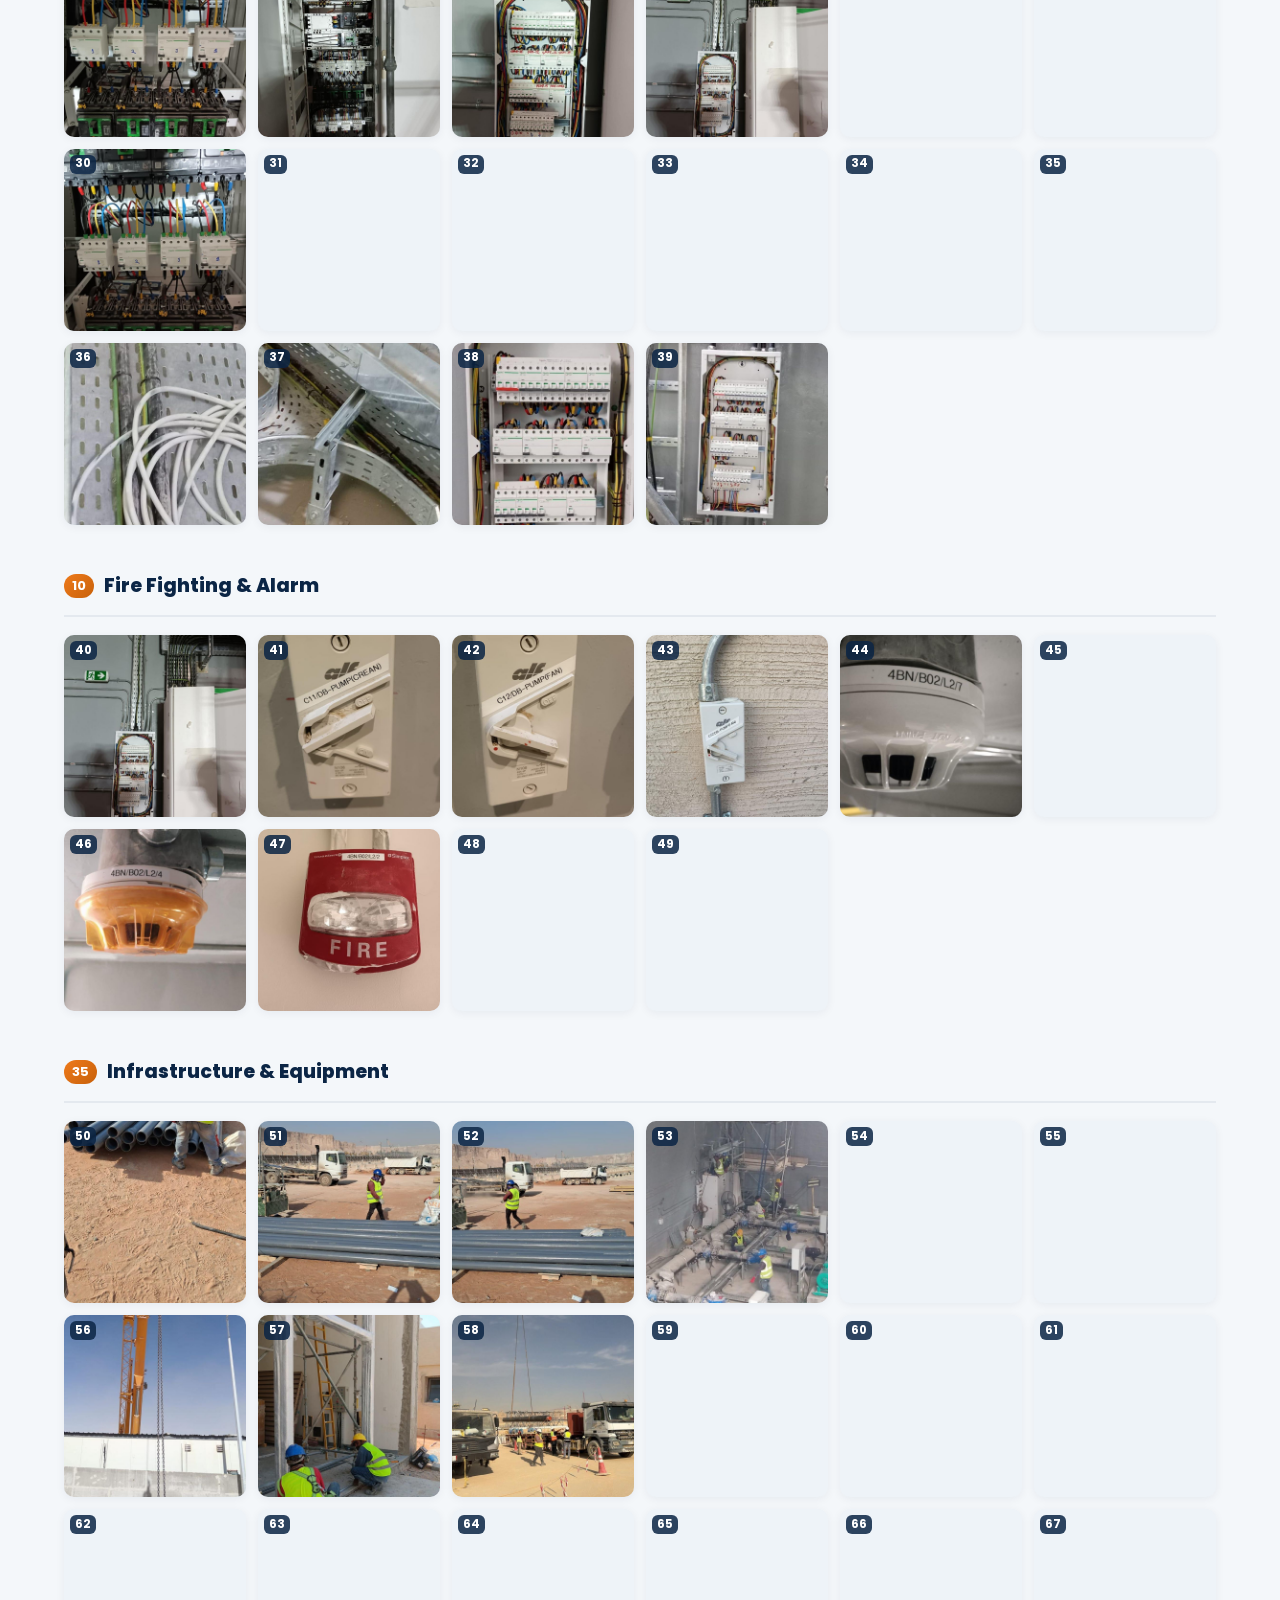
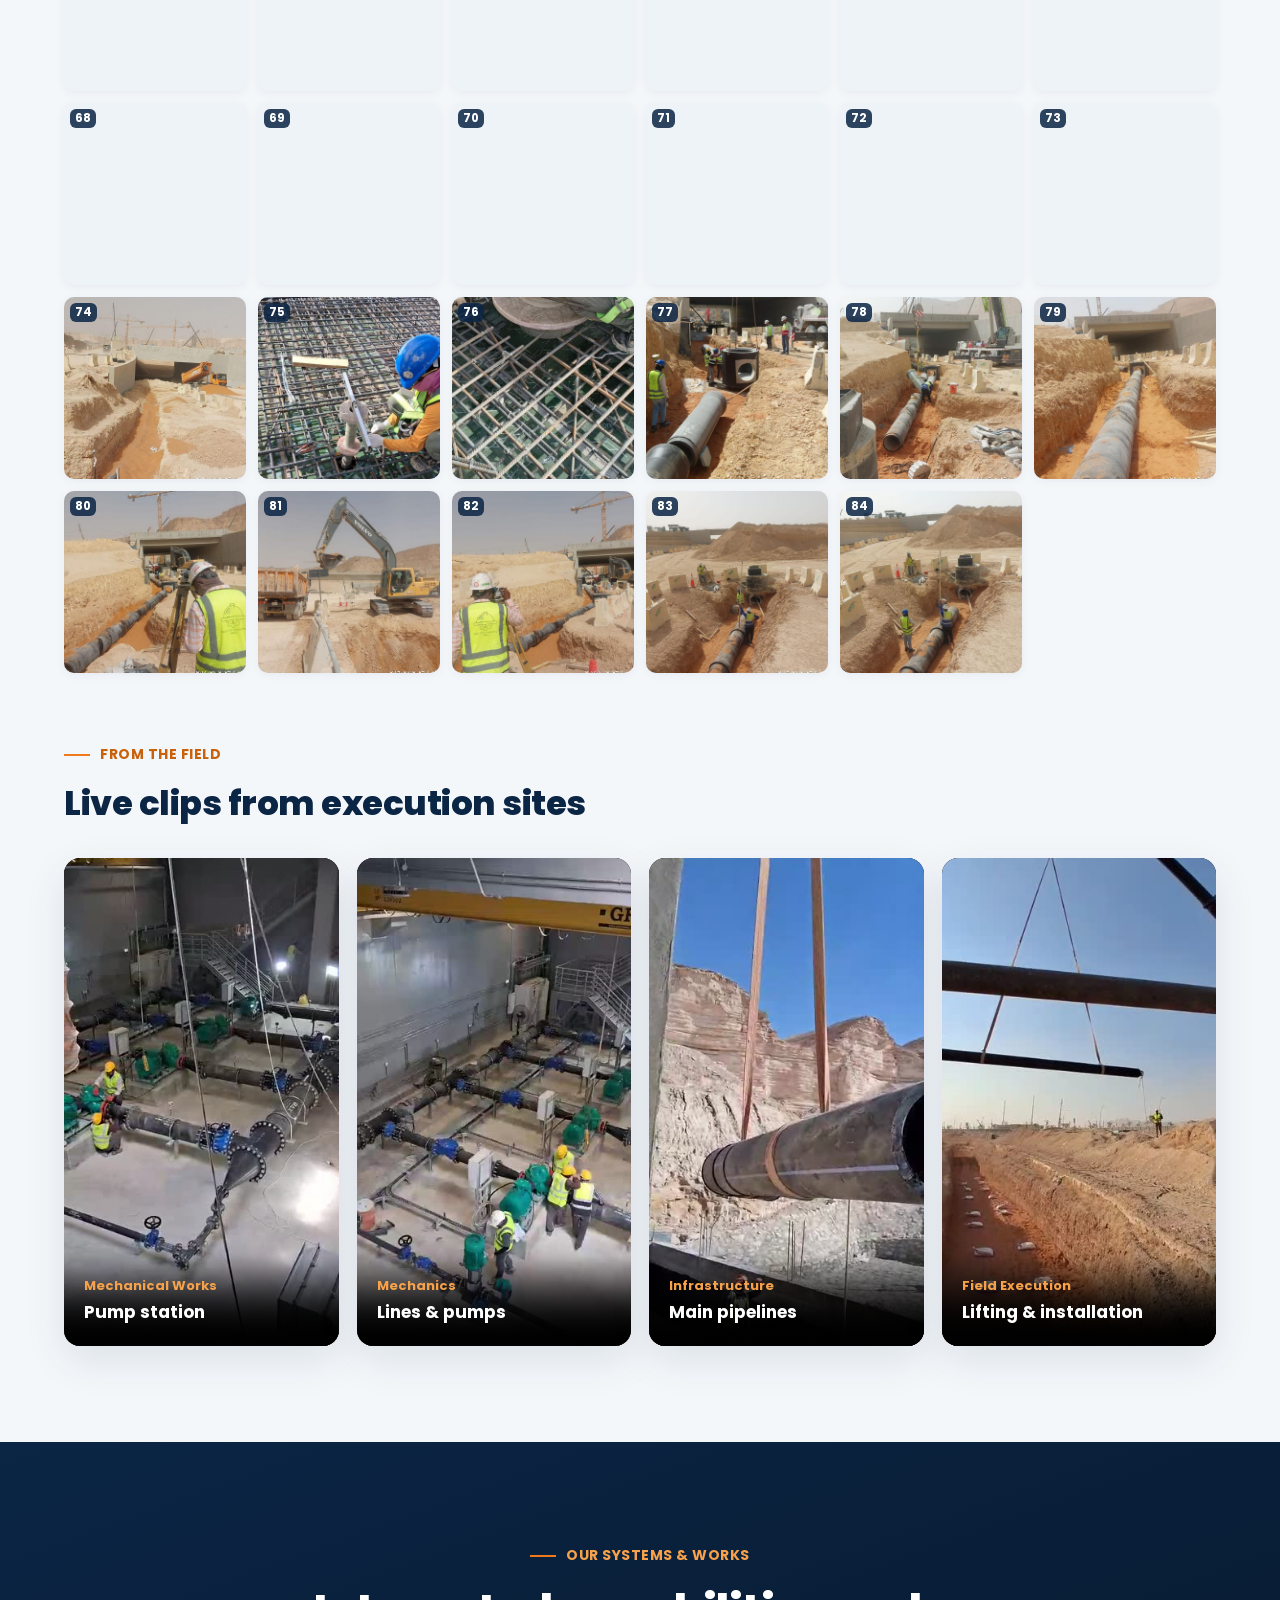
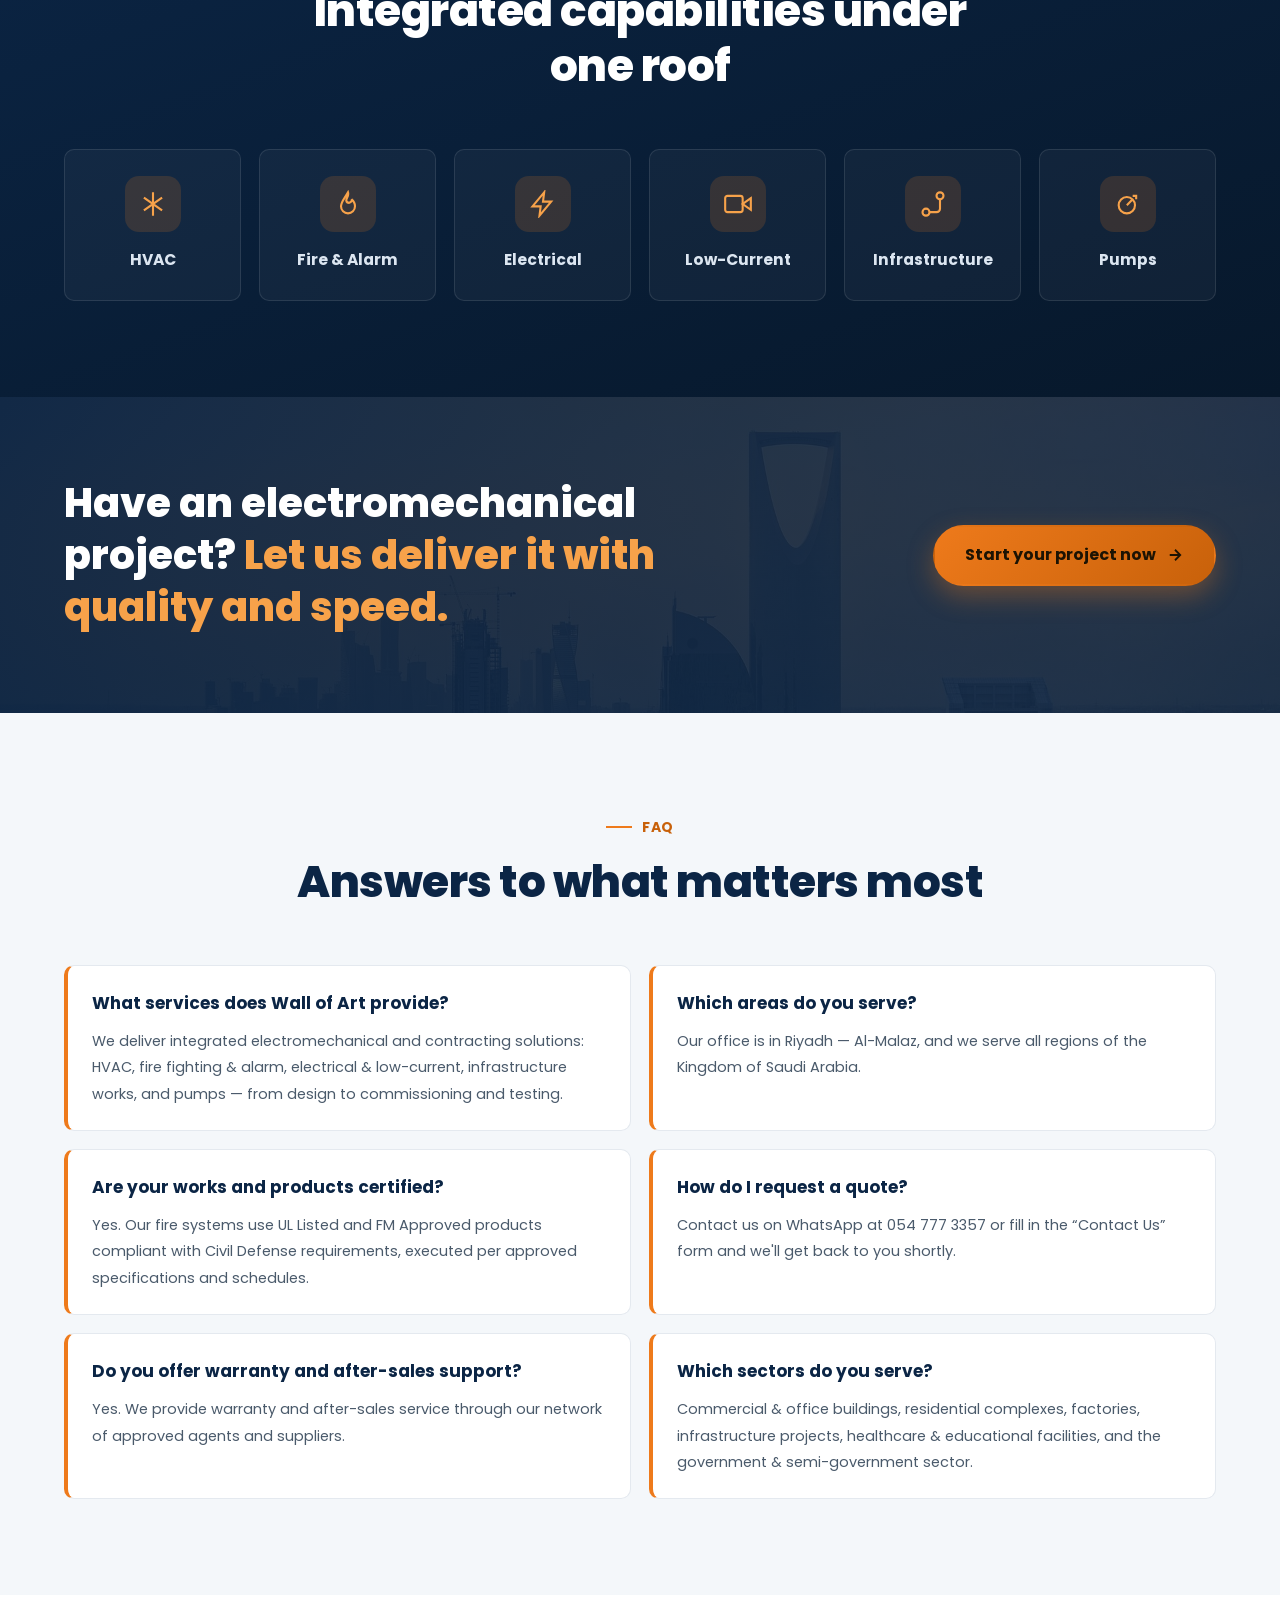
==== commit 94c7bdfa: "Update management number to 054 690 5055 (site + PDF) - Website: replace 053 203 0525 with 054 690 5" ====
--- a/docs/en/index.html
+++ b/docs/en/index.html
@@ -665,7 +665,7 @@
         </div>
         <div class="info-card">
           <div class="info-ico"><svg viewBox="0 0 24 24" fill="none" stroke="currentColor" stroke-width="2"><path d="M16 21v-2a4 4 0 0 0-4-4H6a4 4 0 0 0-4 4v2"/><circle cx="9" cy="7" r="4"/><path d="M22 21v-2a4 4 0 0 0-3-3.87M16 3.13a4 4 0 0 1 0 7.75"/></svg></div>
-          <div><h4>Management</h4><a href="tel:+966532030525">053 203 0525</a> · <a href="tel:+966547773357">054 777 3357</a></div>
+          <div><h4>Management</h4><a href="tel:+966546905055">054 690 5055</a> · <a href="tel:+966547773357">054 777 3357</a></div>
         </div>
         <div class="info-card">
           <div class="info-ico"><svg viewBox="0 0 24 24" fill="none" stroke="currentColor" stroke-width="2"><rect x="3" y="4" width="18" height="16" rx="2"/><path d="M7 2v4M17 2v4M3 10h18"/></svg></div>
